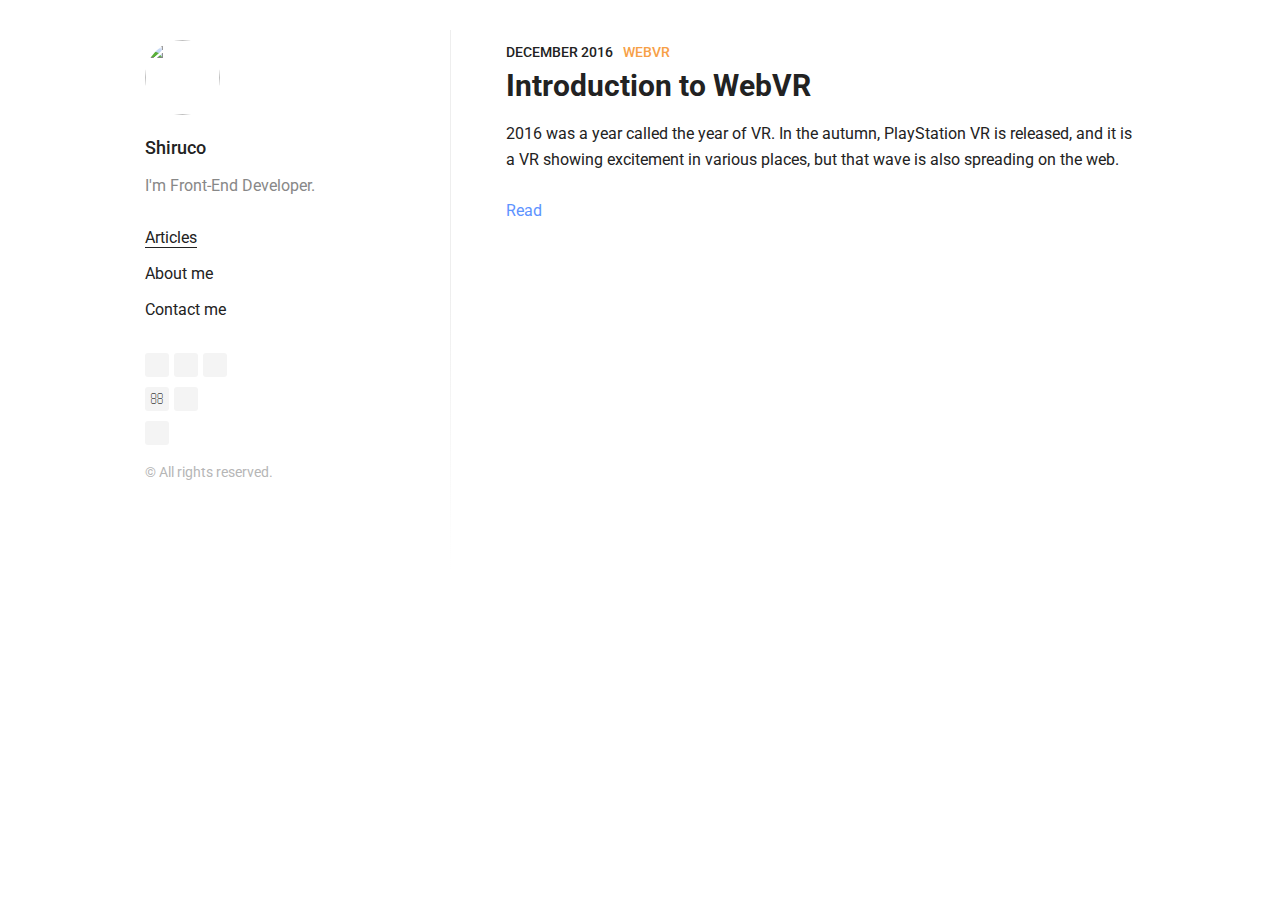
==== index.html @ 63e97c51 "Updates" ====
<!DOCTYPE html>
 <html lang="en"><head><meta charset="utf-8"/><meta http-equiv="X-UA-Compatible" content="IE=edge"/><meta name="viewport" content="width=device-width, initial-scale=1.0 maximum-scale=5.0"/><title data-react-helmet="true">Shiruco log</title><link href="https://fonts.googleapis.com/css?family=Roboto:400,400italic,500,700&amp;subset=latin,cyrillic" rel="stylesheet" type="text/css"/><style>html{-ms-text-size-adjust:100%;-webkit-text-size-adjust:100%}body{margin:0}article,aside,cite,code,details,figcaption,figure,footer,header,hgroup,main,nav,section,small,summary{display:block}article,article ol,article ul,blockquote,body,div,figure,footer,header,input,nav,section{box-sizing:border-box}audio,canvas,progress,video{display:inline-block;vertical-align:baseline}audio:not([controls]){display:none;height:0}[hidden],template{display:none}a{background:transparent}a:active,a:hover{outline:0}abbr{letter-spacing:.1em}abbr[title]{border-bottom:1px dotted}b,strong{font-weight:700}dfn{font-style:italic}mark{background:#ff0;color:#000}small{font-size:70%}sub,sup{font-size:75%;line-height:0;position:relative;vertical-align:baseline}sup{top:-.5em}sub{bottom:-.25em}em,i{line-height:0;position:relative;vertical-align:baseline}img{border:0}svg:not(:root){overflow:hidden}hr{box-sizing:content-box;height:0}pre{overflow:auto}code,kbd,pre,samp{font-family:monospace,monospace}table{border-collapse:collapse;border-spacing:0}td,th{padding:0}img{max-width:100%;display:block;margin:inherit auto}.wrapper{max-width:1070px;margin-left:auto;margin-right:auto}.wrapper:after,.wrapper:before{content:"";display:table}.wrapper:after{clear:both}.content{width:calc(99.9% * 2/3 - 10px)}.content:nth-child(1n){float:left;margin-right:30px;clear:none}.content:last-child{margin-right:0}.content:nth-child(3n){margin-right:0;float:right}.content:nth-child(3n+1){clear:both}.main-inner{padding:40px 35px}@media screen and (max-width:1100px){.content{width:calc(99.9% * 2/4 - 15px)}.content:nth-child(1n){float:left;margin-right:30px;clear:none}.content:last-child{margin-right:0}.content:nth-child(4n){margin-right:0;float:right}.content:nth-child(4n+1){clear:both}.main-inner{padding:35px 20px}}@media screen and (max-width:900px){.content{width:calc(99.9% * 7/12 - 12.5px)}.content:nth-child(1n){float:left;margin-right:30px;clear:none}.content:last-child{margin-right:0}.content:nth-child(12n){margin-right:0;float:right}.content:nth-child(12n+1){clear:both}.main-inner{padding:30px 20px}}@media screen and (max-width:500px){.content{width:calc(99.9% * 4/4 - 0px)}.content:nth-child(1n){float:left;margin-right:30px;clear:none}.content:last-child{margin-right:0}.content:nth-child(4n){margin-right:0;float:right}.content:nth-child(4n+1){clear:both}.main-inner{padding:25px 20px}}@media screen and (min-width:40em){.floatLeft{float:left}}@media screen and (min-width:40em){.floatCenter{margin-left:auto;margin-right:auto}}@media screen and (min-width:40em){.floatRight{float:right}}@media screen and (min-width:40em){body,html{margin:0;width:100%;max-width:none}}html{box-sizing:border-box;font-size:16px;font-size:100%;font-family:Roboto,Arial,sans-serif;color:#222;-ms-text-size-adjust:100%;-webkit-text-size-adjust:100%}@media screen and (min-width:40em){html{font-size:18px;font-size:1.125rem}}*,:after,:before{box-sizing:inherit}body{margin:0}footer{display:block}body>footer{margin:0 auto;width:80%}header,main,section{display:block}a{background:transparent;color:#222;text-decoration:none;-webkit-transition:all .3s;transition:all .3s}a:active,a:hover{outline:0}a:active,a:hover{color:#222}article{display:block;margin:0 auto;width:80%}@media screen and (min-width:40em){article{max-width:945px;max-width:52.5rem}}audio{display:inline-block;vertical-align:baseline}audio:not([controls]){display:none;height:0}canvas{display:inline-block;vertical-align:baseline}pre{overflow:auto}code,kbd,pre,samp{font-family:monospace,monospace}code{padding:26px;padding:1.625rem;display:block}@media screen and (min-width:40em){code{padding:31px;padding:1.722222222222222rem}}details,figcaption,summary{display:block}figcaption{line-height:26px;line-height:1.625rem;color:#222;font-size:.8125rem;font-style:italic;margin-bottom:0;text-align:center}@media screen and (min-width:40em){figcaption{line-height:31px;line-height:1.722222222222222rem;margin-bottom:0}}figure{display:block}@media screen and (min-width:40em){figure.floatLeft,figure.floatRight{max-width:315px;max-width:17.5rem;padding:0 31px;padding:0 1.722222222222222rem}}@media screen and (min-width:40em){figure.floatLeft blockquote,figure.floatRight blockquote{padding:0;text-align:left}}@media screen and (min-width:40em){figure.floatLeft blockquote p,figure.floatRight blockquote p{font-size:19.2px;font-size:1.2rem;line-height:31px;line-height:1.722222222222222rem}}h1{font-size:40px;font-size:2.5rem;line-height:52px;line-height:3.25rem;margin-top:104px;margin-top:6.5rem;margin-bottom:26px;margin-bottom:1.625rem}h2{font-size:27px;font-size:1.6875rem;line-height:39px;line-height:2.4375rem;margin-top:65px;margin-top:4.0625rem;margin-bottom:13px;margin-bottom:.8125rem}h3{font-size:22px;font-size:1.375rem;margin-top:52px;margin-top:3.25rem}h3,h4{line-height:26px;line-height:1.625rem;margin-bottom:13px;margin-bottom:.8125rem}h4{font-size:19.2px;font-size:1.2rem;margin-top:39px;margin-top:2.4375rem}h5,h6{font-size:16px;font-size:1rem;line-height:26px;line-height:1.625rem;margin-top:65px;margin-top:4.0625rem;margin-bottom:13px;margin-bottom:.8125rem}@media screen and (min-width:40em){h1{font-size:40px;font-size:2.5rem;line-height:62px;line-height:3.444444444444445rem;margin-top:124px;margin-top:6.888888888888889rem;margin-bottom:31px;margin-bottom:1.722222222222222rem}h2{font-size:27px;font-size:1.6875rem;line-height:46.5px;line-height:2.583333333333334rem;margin-top:77.5px;margin-top:4.305555555555556rem;margin-bottom:15.5px;margin-bottom:.861111111111111rem}h3{font-size:22px;font-size:1.375rem;margin-top:62px;margin-top:3.444444444444445rem}h3,h4{line-height:31px;line-height:1.722222222222222rem;margin-bottom:15.5px;margin-bottom:.861111111111111rem}h4{font-size:19.2px;font-size:1.2rem;margin-top:46.5px;margin-top:2.583333333333334rem}h5,h6{font-size:16px;font-size:1rem;line-height:31px;line-height:1.722222222222222rem;margin-top:77.5px;margin-top:4.305555555555556rem;margin-bottom:15.5px;margin-bottom:.861111111111111rem}}h1+h2{margin-top:26px;margin-top:1.625rem}@media screen and (min-width:40em){h1+h2{margin-top:31px;margin-top:1.722222222222222rem}}h2+h3,h3+h4,h4+h5{margin-top:13px;margin-top:.8125rem}@media screen and (min-width:40em){h2+h3,h3+h4,h4+h5{margin-top:15.5px;margin-top:.861111111111111rem}}h5+h6{margin-top:-13px;margin-top:-.8125rem}@media screen and (min-width:40em){h5+h6{margin-top:-15.5px;margin-top:-.861111111111111rem}}h6{font-style:italic;font-weight:400}hgroup,hr{display:block}hr{margin-top:52px;margin-bottom:52px;box-sizing:content-box;border:0;color:#222;height:26px;height:1.625rem;margin:3.25rem auto;background-size:100% 26px;background-size:100% 1.625rem;background-image:-webkit-linear-gradient(top,transparent 1px,transparent 11px,#222 0,#222 15px,transparent 0,transparent 26px);background-image:linear-gradient(180deg,transparent 1px,transparent 11px,#222 0,#222 15px,transparent 0,transparent 26px);width:100px}@media screen and (min-width:40em){hr{background-size:100% 31px;background-size:100% 1.722222222222222rem;background-image:-webkit-linear-gradient(top,transparent 1px,transparent 13.5px,#222 0,#222 17.5px,transparent 0,transparent 31px);background-image:linear-gradient(180deg,transparent 1px,transparent 13.5px,#222 0,#222 17.5px,transparent 0,transparent 31px);margin-top:62px;margin-top:3.444444444444445rem;margin-bottom:62px;margin-bottom:3.444444444444445rem;height:31px;height:1.722222222222222rem}}img{border:0;max-width:100%;display:block;margin:inherit auto}svg:not(:root){overflow:hidden}ol li,ul li{margin-bottom:0}nav{display:block}progress{display:inline-block;vertical-align:baseline}blockquote{font-style:italic;padding-left:1.4375rem}@media screen and (min-width:40em){blockquote{padding-left:2rem}}cite{display:block;font-style:normal}figure blockquote{padding:26px 0;padding:1.625rem 0}@media screen and (min-width:40em){figure blockquote{padding:62px 0 31px;padding:3.444444444444445rem 0 1.722222222222222rem;text-align:center}}figure blockquote p{font-size:27px;font-size:1.6875rem;line-height:39px;line-height:2.4375rem}@media screen and (min-width:40em){figure blockquote p{font-size:27px;font-size:1.6875rem;line-height:46.5px;line-height:2.583333333333334rem}}table{border-collapse:collapse;border-spacing:0}td,th{padding:0}[hidden],template{display:none}abbr{letter-spacing:.1em}abbr[title]{border-bottom:1px dotted}b,strong{font-weight:700}dfn{font-style:italic}em,i{line-height:0;position:relative;vertical-align:baseline}mark{background:#ff0;color:#000}small{line-height:13px;line-height:.8125rem;font-size:70%}@media screen and (min-width:40em){small{line-height:15.5px;line-height:.861111111111111rem}}sub,sup{font-size:75%;line-height:0;position:relative;vertical-align:baseline}sup{top:-.5em}sub{bottom:-.25em}.attention-grabber{font-size:19.2px;font-size:1.2rem}.alignLeft{text-align:left}.alignCenter{text-align:center}.alignRight{text-align:right}.uppercase{letter-spacing:.1em;text-transform:uppercase}video{display:inline-block;vertical-align:baseline}.description{font-size:calc(12px + 2 * ((100vw - 420px) / 860));line-height:1.6}@media screen and (min-width:1280px){.description{font-size:14px}}@media screen and (max-width:420px){.description{font-size:12px}}.blog-post{margin-bottom:30px}.blog-post:last-child{margin-bottom:10px}.blog-post h2{margin-top:10px;line-height:30px;margin-bottom:20px}.blog-post h2 a:hover{border-bottom:1px solid}.blog-post p{font-size:16px;line-height:26px;margin-bottom:26px}.blog-post time{color:#222}.blog-post .blog-category,.blog-post time{font-size:14px;font-weight:500;text-transform:uppercase}.blog-post .blog-category{color:#f7a046}.blog-post .readmore{font-size:16px;color:#5d93ff}.blog-post .readmore:hover{border-bottom:1px solid}.blog-single{max-width:945px;margin-left:auto;margin-right:auto}.blog-single h1{text-align:center;margin-top:30px}.blog-single .text{line-height:31px;margin-bottom:31px}.blog-single .date-published,.blog-single .text :not(div),.blog-single h1{max-width:630px;margin-left:auto;margin-right:auto}.blog-single .text img{max-width:100%;height:auto}.blog-single .footer{max-width:630px;margin-left:auto;margin-right:auto;line-height:31px;margin-bottom:31px}.gohome{position:fixed;left:20px;font-size:16px;text-align:center;padding:8px 16px;color:#999;background:#f4f4f4;font-weight:400;border-radius:3px}.gohome:focus,.gohome:hover{color:#444;background:#f4f4f4;border:0}@media (max-width:900px){.blog-single h1{margin-top:15px}.blog-single .footer,.blog-single .text{padding:0 15px;line-height:26px;margin-bottom:26px}.gohome{position:static;margin:20px auto 0;text-align:center;width:85px;display:block}}p>code,span>code{white-space:pre;white-space:pre-wrap;white-space:pre-line;white-space:-pre-wrap;white-space:-o-pre-wrap;white-space:-moz-pre-wrap;white-space:-hp-pre-wrap;word-wrap:break-word;display:inline;font-family:Inconsolata,monospace,serif;max-width:100%;overflow:auto;padding:.25em .5em}p>code,pre code,span>code{border-radius:3px;background:#f8f8f8}pre code{display:block;overflow-x:auto;padding:.5em 1em;color:#333}.hljs-comment,.hljs-quote{color:#998;font-style:italic}.hljs-keyword,.hljs-selector-tag,.hljs-subst{color:#333;font-weight:700}.hljs-literal,.hljs-number,.hljs-tag .hljs-attr,.hljs-template-variable,.hljs-variable{color:teal}.hljs-doctag,.hljs-string{color:#d14}.hljs-section,.hljs-selector-id,.hljs-title{color:#900;font-weight:700}.hljs-subst{font-weight:400}.hljs-class .hljs-title,.hljs-type{color:#458;font-weight:700}.hljs-attribute,.hljs-name,.hljs-tag{color:navy;font-weight:400}.hljs-link,.hljs-regexp{color:#009926}.hljs-bullet,.hljs-symbol{color:#990073}.hljs-built_in,.hljs-builtin-name{color:#0086b3}.hljs-meta{color:#999;font-weight:700}.hljs-deletion{background:#fdd}.hljs-addition{background:#dfd}.hljs-emphasis{font-style:italic}.hljs-strong{font-weight:700}.blog-nav{margin:20px 0 10px}.blog-nav ul{list-style:none;padding-left:0}.blog-nav ul li{margin:10px 0}.blog-nav ul li a{font-size:16px;line-height:26px;margin-bottom:26px;border-bottom:0;font-weight:400;color:#222}.blog-nav ul li a.current,.blog-nav ul li a:hover{border-bottom:1px solid}.blog-social{margin-top:30px}.blog-social ul:after,.blog-social ul:before{content:" ";display:table}.blog-social ul:after{clear:both}.blog-social ul{list-style:none;padding:0;margin:10px 0;zoom:1}.blog-social ul>li{float:left;margin-right:5px;text-align:center;height:24px;width:24px;border-radius:3px;background:#f4f4f4}.blog-social ul>li:hover{background:#f4f4f4}.blog-social ul>li>a{border-bottom:0}.blog-social ul>li>a>i{color:#606060;font-size:14px;line-height:24px}.blog-social ul>li:hover a>i{color:#444}/*!
 *  Font Awesome 4.5.0 by @davegandy - http://fontawesome.io - @fontawesome
 *  License - http://fontawesome.io/license (Font: SIL OFL 1.1, CSS: MIT License)
 */@font-face{font-family:FontAwesome;src:url(/shiruco-log/32400f4e08932a94d8bfd2422702c446.eot);src:url(/shiruco-log/32400f4e08932a94d8bfd2422702c446.eot?#iefix&v=4.5.0) format("embedded-opentype"),url(/shiruco-log/db812d8a70a4e88e888744c1c9a27e89.woff2) format("woff2"),url(/shiruco-log/a35720c2fed2c7f043bc7e4ffb45e073.woff) format("woff"),url(/shiruco-log/a3de2170e4e9df77161ea5d3f31b2668.ttf) format("truetype"),url([data-uri]) format("svg");font-weight:400;font-style:normal}.fa{display:inline-block;font:normal normal normal 14px/1 FontAwesome;font-size:inherit;text-rendering:auto;-webkit-font-smoothing:antialiased;-moz-osx-font-smoothing:grayscale}.fa-lg{font-size:1.33333333em;line-height:.75em;vertical-align:-15%}.fa-2x{font-size:2em}.fa-3x{font-size:3em}.fa-4x{font-size:4em}.fa-5x{font-size:5em}.fa-fw{width:1.28571429em;text-align:center}.fa-ul{padding-left:0;margin-left:2.14285714em;list-style-type:none}.fa-ul>li{position:relative}.fa-li{position:absolute;left:-2.14285714em;width:2.14285714em;top:.14285714em;text-align:center}.fa-li.fa-lg{left:-1.85714286em}.fa-border{padding:.2em .25em .15em;border:.08em solid #eee;border-radius:.1em}.fa-pull-left{float:left}.fa-pull-right{float:right}.fa.fa-pull-left{margin-right:.3em}.fa.fa-pull-right{margin-left:.3em}.pull-right{float:right}.pull-left{float:left}.fa.pull-left{margin-right:.3em}.fa.pull-right{margin-left:.3em}.fa-spin{-webkit-animation:fa-spin 2s infinite linear;animation:fa-spin 2s infinite linear}.fa-pulse{-webkit-animation:fa-spin 1s infinite steps(8);animation:fa-spin 1s infinite steps(8)}@-webkit-keyframes fa-spin{0%{-webkit-transform:rotate(0deg);transform:rotate(0deg)}to{-webkit-transform:rotate(359deg);transform:rotate(359deg)}}@keyframes fa-spin{0%{-webkit-transform:rotate(0deg);transform:rotate(0deg)}to{-webkit-transform:rotate(359deg);transform:rotate(359deg)}}.fa-rotate-90{filter:progid:DXImageTransform.Microsoft.BasicImage(rotation=1);-webkit-transform:rotate(90deg);transform:rotate(90deg)}.fa-rotate-180{filter:progid:DXImageTransform.Microsoft.BasicImage(rotation=2);-webkit-transform:rotate(180deg);transform:rotate(180deg)}.fa-rotate-270{filter:progid:DXImageTransform.Microsoft.BasicImage(rotation=3);-webkit-transform:rotate(270deg);transform:rotate(270deg)}.fa-flip-horizontal{filter:progid:DXImageTransform.Microsoft.BasicImage(rotation=0,mirror=1);-webkit-transform:scaleX(-1);transform:scaleX(-1)}.fa-flip-vertical{filter:progid:DXImageTransform.Microsoft.BasicImage(rotation=2,mirror=1);-webkit-transform:scaleY(-1);transform:scaleY(-1)}:root .fa-flip-horizontal,:root .fa-flip-vertical,:root .fa-rotate-90,:root .fa-rotate-180,:root .fa-rotate-270{-webkit-filter:none;filter:none}.fa-stack{position:relative;display:inline-block;width:2em;height:2em;line-height:2em;vertical-align:middle}.fa-stack-1x,.fa-stack-2x{position:absolute;left:0;width:100%;text-align:center}.fa-stack-1x{line-height:inherit}.fa-stack-2x{font-size:2em}.fa-inverse{color:#fff}.fa-glass:before{content:"\F000"}.fa-music:before{content:"\F001"}.fa-search:before{content:"\F002"}.fa-envelope-o:before{content:"\F003"}.fa-heart:before{content:"\F004"}.fa-star:before{content:"\F005"}.fa-star-o:before{content:"\F006"}.fa-user:before{content:"\F007"}.fa-film:before{content:"\F008"}.fa-th-large:before{content:"\F009"}.fa-th:before{content:"\F00A"}.fa-th-list:before{content:"\F00B"}.fa-check:before{content:"\F00C"}.fa-close:before,.fa-remove:before,.fa-times:before{content:"\F00D"}.fa-search-plus:before{content:"\F00E"}.fa-search-minus:before{content:"\F010"}.fa-power-off:before{content:"\F011"}.fa-signal:before{content:"\F012"}.fa-cog:before,.fa-gear:before{content:"\F013"}.fa-trash-o:before{content:"\F014"}.fa-home:before{content:"\F015"}.fa-file-o:before{content:"\F016"}.fa-clock-o:before{content:"\F017"}.fa-road:before{content:"\F018"}.fa-download:before{content:"\F019"}.fa-arrow-circle-o-down:before{content:"\F01A"}.fa-arrow-circle-o-up:before{content:"\F01B"}.fa-inbox:before{content:"\F01C"}.fa-play-circle-o:before{content:"\F01D"}.fa-repeat:before,.fa-rotate-right:before{content:"\F01E"}.fa-refresh:before{content:"\F021"}.fa-list-alt:before{content:"\F022"}.fa-lock:before{content:"\F023"}.fa-flag:before{content:"\F024"}.fa-headphones:before{content:"\F025"}.fa-volume-off:before{content:"\F026"}.fa-volume-down:before{content:"\F027"}.fa-volume-up:before{content:"\F028"}.fa-qrcode:before{content:"\F029"}.fa-barcode:before{content:"\F02A"}.fa-tag:before{content:"\F02B"}.fa-tags:before{content:"\F02C"}.fa-book:before{content:"\F02D"}.fa-bookmark:before{content:"\F02E"}.fa-print:before{content:"\F02F"}.fa-camera:before{content:"\F030"}.fa-font:before{content:"\F031"}.fa-bold:before{content:"\F032"}.fa-italic:before{content:"\F033"}.fa-text-height:before{content:"\F034"}.fa-text-width:before{content:"\F035"}.fa-align-left:before{content:"\F036"}.fa-align-center:before{content:"\F037"}.fa-align-right:before{content:"\F038"}.fa-align-justify:before{content:"\F039"}.fa-list:before{content:"\F03A"}.fa-dedent:before,.fa-outdent:before{content:"\F03B"}.fa-indent:before{content:"\F03C"}.fa-video-camera:before{content:"\F03D"}.fa-image:before,.fa-photo:before,.fa-picture-o:before{content:"\F03E"}.fa-pencil:before{content:"\F040"}.fa-map-marker:before{content:"\F041"}.fa-adjust:before{content:"\F042"}.fa-tint:before{content:"\F043"}.fa-edit:before,.fa-pencil-square-o:before{content:"\F044"}.fa-share-square-o:before{content:"\F045"}.fa-check-square-o:before{content:"\F046"}.fa-arrows:before{content:"\F047"}.fa-step-backward:before{content:"\F048"}.fa-fast-backward:before{content:"\F049"}.fa-backward:before{content:"\F04A"}.fa-play:before{content:"\F04B"}.fa-pause:before{content:"\F04C"}.fa-stop:before{content:"\F04D"}.fa-forward:before{content:"\F04E"}.fa-fast-forward:before{content:"\F050"}.fa-step-forward:before{content:"\F051"}.fa-eject:before{content:"\F052"}.fa-chevron-left:before{content:"\F053"}.fa-chevron-right:before{content:"\F054"}.fa-plus-circle:before{content:"\F055"}.fa-minus-circle:before{content:"\F056"}.fa-times-circle:before{content:"\F057"}.fa-check-circle:before{content:"\F058"}.fa-question-circle:before{content:"\F059"}.fa-info-circle:before{content:"\F05A"}.fa-crosshairs:before{content:"\F05B"}.fa-times-circle-o:before{content:"\F05C"}.fa-check-circle-o:before{content:"\F05D"}.fa-ban:before{content:"\F05E"}.fa-arrow-left:before{content:"\F060"}.fa-arrow-right:before{content:"\F061"}.fa-arrow-up:before{content:"\F062"}.fa-arrow-down:before{content:"\F063"}.fa-mail-forward:before,.fa-share:before{content:"\F064"}.fa-expand:before{content:"\F065"}.fa-compress:before{content:"\F066"}.fa-plus:before{content:"\F067"}.fa-minus:before{content:"\F068"}.fa-asterisk:before{content:"\F069"}.fa-exclamation-circle:before{content:"\F06A"}.fa-gift:before{content:"\F06B"}.fa-leaf:before{content:"\F06C"}.fa-fire:before{content:"\F06D"}.fa-eye:before{content:"\F06E"}.fa-eye-slash:before{content:"\F070"}.fa-exclamation-triangle:before,.fa-warning:before{content:"\F071"}.fa-plane:before{content:"\F072"}.fa-calendar:before{content:"\F073"}.fa-random:before{content:"\F074"}.fa-comment:before{content:"\F075"}.fa-magnet:before{content:"\F076"}.fa-chevron-up:before{content:"\F077"}.fa-chevron-down:before{content:"\F078"}.fa-retweet:before{content:"\F079"}.fa-shopping-cart:before{content:"\F07A"}.fa-folder:before{content:"\F07B"}.fa-folder-open:before{content:"\F07C"}.fa-arrows-v:before{content:"\F07D"}.fa-arrows-h:before{content:"\F07E"}.fa-bar-chart-o:before,.fa-bar-chart:before{content:"\F080"}.fa-twitter-square:before{content:"\F081"}.fa-facebook-square:before{content:"\F082"}.fa-camera-retro:before{content:"\F083"}.fa-key:before{content:"\F084"}.fa-cogs:before,.fa-gears:before{content:"\F085"}.fa-comments:before{content:"\F086"}.fa-thumbs-o-up:before{content:"\F087"}.fa-thumbs-o-down:before{content:"\F088"}.fa-star-half:before{content:"\F089"}.fa-heart-o:before{content:"\F08A"}.fa-sign-out:before{content:"\F08B"}.fa-linkedin-square:before{content:"\F08C"}.fa-thumb-tack:before{content:"\F08D"}.fa-external-link:before{content:"\F08E"}.fa-sign-in:before{content:"\F090"}.fa-trophy:before{content:"\F091"}.fa-github-square:before{content:"\F092"}.fa-upload:before{content:"\F093"}.fa-lemon-o:before{content:"\F094"}.fa-phone:before{content:"\F095"}.fa-square-o:before{content:"\F096"}.fa-bookmark-o:before{content:"\F097"}.fa-phone-square:before{content:"\F098"}.fa-twitter:before{content:"\F099"}.fa-facebook-f:before,.fa-facebook:before{content:"\F09A"}.fa-github:before{content:"\F09B"}.fa-unlock:before{content:"\F09C"}.fa-credit-card:before{content:"\F09D"}.fa-feed:before,.fa-rss:before{content:"\F09E"}.fa-hdd-o:before{content:"\F0A0"}.fa-bullhorn:before{content:"\F0A1"}.fa-bell:before{content:"\F0F3"}.fa-certificate:before{content:"\F0A3"}.fa-hand-o-right:before{content:"\F0A4"}.fa-hand-o-left:before{content:"\F0A5"}.fa-hand-o-up:before{content:"\F0A6"}.fa-hand-o-down:before{content:"\F0A7"}.fa-arrow-circle-left:before{content:"\F0A8"}.fa-arrow-circle-right:before{content:"\F0A9"}.fa-arrow-circle-up:before{content:"\F0AA"}.fa-arrow-circle-down:before{content:"\F0AB"}.fa-globe:before{content:"\F0AC"}.fa-wrench:before{content:"\F0AD"}.fa-tasks:before{content:"\F0AE"}.fa-filter:before{content:"\F0B0"}.fa-briefcase:before{content:"\F0B1"}.fa-arrows-alt:before{content:"\F0B2"}.fa-group:before,.fa-users:before{content:"\F0C0"}.fa-chain:before,.fa-link:before{content:"\F0C1"}.fa-cloud:before{content:"\F0C2"}.fa-flask:before{content:"\F0C3"}.fa-cut:before,.fa-scissors:before{content:"\F0C4"}.fa-copy:before,.fa-files-o:before{content:"\F0C5"}.fa-paperclip:before{content:"\F0C6"}.fa-floppy-o:before,.fa-save:before{content:"\F0C7"}.fa-square:before{content:"\F0C8"}.fa-bars:before,.fa-navicon:before,.fa-reorder:before{content:"\F0C9"}.fa-list-ul:before{content:"\F0CA"}.fa-list-ol:before{content:"\F0CB"}.fa-strikethrough:before{content:"\F0CC"}.fa-underline:before{content:"\F0CD"}.fa-table:before{content:"\F0CE"}.fa-magic:before{content:"\F0D0"}.fa-truck:before{content:"\F0D1"}.fa-pinterest:before{content:"\F0D2"}.fa-pinterest-square:before{content:"\F0D3"}.fa-google-plus-square:before{content:"\F0D4"}.fa-google-plus:before{content:"\F0D5"}.fa-money:before{content:"\F0D6"}.fa-caret-down:before{content:"\F0D7"}.fa-caret-up:before{content:"\F0D8"}.fa-caret-left:before{content:"\F0D9"}.fa-caret-right:before{content:"\F0DA"}.fa-columns:before{content:"\F0DB"}.fa-sort:before,.fa-unsorted:before{content:"\F0DC"}.fa-sort-desc:before,.fa-sort-down:before{content:"\F0DD"}.fa-sort-asc:before,.fa-sort-up:before{content:"\F0DE"}.fa-envelope:before{content:"\F0E0"}.fa-linkedin:before{content:"\F0E1"}.fa-rotate-left:before,.fa-undo:before{content:"\F0E2"}.fa-gavel:before,.fa-legal:before{content:"\F0E3"}.fa-dashboard:before,.fa-tachometer:before{content:"\F0E4"}.fa-comment-o:before{content:"\F0E5"}.fa-comments-o:before{content:"\F0E6"}.fa-bolt:before,.fa-flash:before{content:"\F0E7"}.fa-sitemap:before{content:"\F0E8"}.fa-umbrella:before{content:"\F0E9"}.fa-clipboard:before,.fa-paste:before{content:"\F0EA"}.fa-lightbulb-o:before{content:"\F0EB"}.fa-exchange:before{content:"\F0EC"}.fa-cloud-download:before{content:"\F0ED"}.fa-cloud-upload:before{content:"\F0EE"}.fa-user-md:before{content:"\F0F0"}.fa-stethoscope:before{content:"\F0F1"}.fa-suitcase:before{content:"\F0F2"}.fa-bell-o:before{content:"\F0A2"}.fa-coffee:before{content:"\F0F4"}.fa-cutlery:before{content:"\F0F5"}.fa-file-text-o:before{content:"\F0F6"}.fa-building-o:before{content:"\F0F7"}.fa-hospital-o:before{content:"\F0F8"}.fa-ambulance:before{content:"\F0F9"}.fa-medkit:before{content:"\F0FA"}.fa-fighter-jet:before{content:"\F0FB"}.fa-beer:before{content:"\F0FC"}.fa-h-square:before{content:"\F0FD"}.fa-plus-square:before{content:"\F0FE"}.fa-angle-double-left:before{content:"\F100"}.fa-angle-double-right:before{content:"\F101"}.fa-angle-double-up:before{content:"\F102"}.fa-angle-double-down:before{content:"\F103"}.fa-angle-left:before{content:"\F104"}.fa-angle-right:before{content:"\F105"}.fa-angle-up:before{content:"\F106"}.fa-angle-down:before{content:"\F107"}.fa-desktop:before{content:"\F108"}.fa-laptop:before{content:"\F109"}.fa-tablet:before{content:"\F10A"}.fa-mobile-phone:before,.fa-mobile:before{content:"\F10B"}.fa-circle-o:before{content:"\F10C"}.fa-quote-left:before{content:"\F10D"}.fa-quote-right:before{content:"\F10E"}.fa-spinner:before{content:"\F110"}.fa-circle:before{content:"\F111"}.fa-mail-reply:before,.fa-reply:before{content:"\F112"}.fa-github-alt:before{content:"\F113"}.fa-folder-o:before{content:"\F114"}.fa-folder-open-o:before{content:"\F115"}.fa-smile-o:before{content:"\F118"}.fa-frown-o:before{content:"\F119"}.fa-meh-o:before{content:"\F11A"}.fa-gamepad:before{content:"\F11B"}.fa-keyboard-o:before{content:"\F11C"}.fa-flag-o:before{content:"\F11D"}.fa-flag-checkered:before{content:"\F11E"}.fa-terminal:before{content:"\F120"}.fa-code:before{content:"\F121"}.fa-mail-reply-all:before,.fa-reply-all:before{content:"\F122"}.fa-star-half-empty:before,.fa-star-half-full:before,.fa-star-half-o:before{content:"\F123"}.fa-location-arrow:before{content:"\F124"}.fa-crop:before{content:"\F125"}.fa-code-fork:before{content:"\F126"}.fa-chain-broken:before,.fa-unlink:before{content:"\F127"}.fa-question:before{content:"\F128"}.fa-info:before{content:"\F129"}.fa-exclamation:before{content:"\F12A"}.fa-superscript:before{content:"\F12B"}.fa-subscript:before{content:"\F12C"}.fa-eraser:before{content:"\F12D"}.fa-puzzle-piece:before{content:"\F12E"}.fa-microphone:before{content:"\F130"}.fa-microphone-slash:before{content:"\F131"}.fa-shield:before{content:"\F132"}.fa-calendar-o:before{content:"\F133"}.fa-fire-extinguisher:before{content:"\F134"}.fa-rocket:before{content:"\F135"}.fa-maxcdn:before{content:"\F136"}.fa-chevron-circle-left:before{content:"\F137"}.fa-chevron-circle-right:before{content:"\F138"}.fa-chevron-circle-up:before{content:"\F139"}.fa-chevron-circle-down:before{content:"\F13A"}.fa-html5:before{content:"\F13B"}.fa-css3:before{content:"\F13C"}.fa-anchor:before{content:"\F13D"}.fa-unlock-alt:before{content:"\F13E"}.fa-bullseye:before{content:"\F140"}.fa-ellipsis-h:before{content:"\F141"}.fa-ellipsis-v:before{content:"\F142"}.fa-rss-square:before{content:"\F143"}.fa-play-circle:before{content:"\F144"}.fa-ticket:before{content:"\F145"}.fa-minus-square:before{content:"\F146"}.fa-minus-square-o:before{content:"\F147"}.fa-level-up:before{content:"\F148"}.fa-level-down:before{content:"\F149"}.fa-check-square:before{content:"\F14A"}.fa-pencil-square:before{content:"\F14B"}.fa-external-link-square:before{content:"\F14C"}.fa-share-square:before{content:"\F14D"}.fa-compass:before{content:"\F14E"}.fa-caret-square-o-down:before,.fa-toggle-down:before{content:"\F150"}.fa-caret-square-o-up:before,.fa-toggle-up:before{content:"\F151"}.fa-caret-square-o-right:before,.fa-toggle-right:before{content:"\F152"}.fa-eur:before,.fa-euro:before{content:"\F153"}.fa-gbp:before{content:"\F154"}.fa-dollar:before,.fa-usd:before{content:"\F155"}.fa-inr:before,.fa-rupee:before{content:"\F156"}.fa-cny:before,.fa-jpy:before,.fa-rmb:before,.fa-yen:before{content:"\F157"}.fa-rouble:before,.fa-rub:before,.fa-ruble:before{content:"\F158"}.fa-krw:before,.fa-won:before{content:"\F159"}.fa-bitcoin:before,.fa-btc:before{content:"\F15A"}.fa-file:before{content:"\F15B"}.fa-file-text:before{content:"\F15C"}.fa-sort-alpha-asc:before{content:"\F15D"}.fa-sort-alpha-desc:before{content:"\F15E"}.fa-sort-amount-asc:before{content:"\F160"}.fa-sort-amount-desc:before{content:"\F161"}.fa-sort-numeric-asc:before{content:"\F162"}.fa-sort-numeric-desc:before{content:"\F163"}.fa-thumbs-up:before{content:"\F164"}.fa-thumbs-down:before{content:"\F165"}.fa-youtube-square:before{content:"\F166"}.fa-youtube:before{content:"\F167"}.fa-xing:before{content:"\F168"}.fa-xing-square:before{content:"\F169"}.fa-youtube-play:before{content:"\F16A"}.fa-dropbox:before{content:"\F16B"}.fa-stack-overflow:before{content:"\F16C"}.fa-instagram:before{content:"\F16D"}.fa-flickr:before{content:"\F16E"}.fa-adn:before{content:"\F170"}.fa-bitbucket:before{content:"\F171"}.fa-bitbucket-square:before{content:"\F172"}.fa-tumblr:before{content:"\F173"}.fa-tumblr-square:before{content:"\F174"}.fa-long-arrow-down:before{content:"\F175"}.fa-long-arrow-up:before{content:"\F176"}.fa-long-arrow-left:before{content:"\F177"}.fa-long-arrow-right:before{content:"\F178"}.fa-apple:before{content:"\F179"}.fa-windows:before{content:"\F17A"}.fa-android:before{content:"\F17B"}.fa-linux:before{content:"\F17C"}.fa-dribbble:before{content:"\F17D"}.fa-skype:before{content:"\F17E"}.fa-foursquare:before{content:"\F180"}.fa-trello:before{content:"\F181"}.fa-female:before{content:"\F182"}.fa-male:before{content:"\F183"}.fa-gittip:before,.fa-gratipay:before{content:"\F184"}.fa-sun-o:before{content:"\F185"}.fa-moon-o:before{content:"\F186"}.fa-archive:before{content:"\F187"}.fa-bug:before{content:"\F188"}.fa-vk:before{content:"\F189"}.fa-weibo:before{content:"\F18A"}.fa-renren:before{content:"\F18B"}.fa-pagelines:before{content:"\F18C"}.fa-stack-exchange:before{content:"\F18D"}.fa-arrow-circle-o-right:before{content:"\F18E"}.fa-arrow-circle-o-left:before{content:"\F190"}.fa-caret-square-o-left:before,.fa-toggle-left:before{content:"\F191"}.fa-dot-circle-o:before{content:"\F192"}.fa-wheelchair:before{content:"\F193"}.fa-vimeo-square:before{content:"\F194"}.fa-try:before,.fa-turkish-lira:before{content:"\F195"}.fa-plus-square-o:before{content:"\F196"}.fa-space-shuttle:before{content:"\F197"}.fa-slack:before{content:"\F198"}.fa-envelope-square:before{content:"\F199"}.fa-wordpress:before{content:"\F19A"}.fa-openid:before{content:"\F19B"}.fa-bank:before,.fa-institution:before,.fa-university:before{content:"\F19C"}.fa-graduation-cap:before,.fa-mortar-board:before{content:"\F19D"}.fa-yahoo:before{content:"\F19E"}.fa-google:before{content:"\F1A0"}.fa-reddit:before{content:"\F1A1"}.fa-reddit-square:before{content:"\F1A2"}.fa-stumbleupon-circle:before{content:"\F1A3"}.fa-stumbleupon:before{content:"\F1A4"}.fa-delicious:before{content:"\F1A5"}.fa-digg:before{content:"\F1A6"}.fa-pied-piper:before{content:"\F1A7"}.fa-pied-piper-alt:before{content:"\F1A8"}.fa-drupal:before{content:"\F1A9"}.fa-joomla:before{content:"\F1AA"}.fa-language:before{content:"\F1AB"}.fa-fax:before{content:"\F1AC"}.fa-building:before{content:"\F1AD"}.fa-child:before{content:"\F1AE"}.fa-paw:before{content:"\F1B0"}.fa-spoon:before{content:"\F1B1"}.fa-cube:before{content:"\F1B2"}.fa-cubes:before{content:"\F1B3"}.fa-behance:before{content:"\F1B4"}.fa-behance-square:before{content:"\F1B5"}.fa-steam:before{content:"\F1B6"}.fa-steam-square:before{content:"\F1B7"}.fa-recycle:before{content:"\F1B8"}.fa-automobile:before,.fa-car:before{content:"\F1B9"}.fa-cab:before,.fa-taxi:before{content:"\F1BA"}.fa-tree:before{content:"\F1BB"}.fa-spotify:before{content:"\F1BC"}.fa-deviantart:before{content:"\F1BD"}.fa-soundcloud:before{content:"\F1BE"}.fa-database:before{content:"\F1C0"}.fa-file-pdf-o:before{content:"\F1C1"}.fa-file-word-o:before{content:"\F1C2"}.fa-file-excel-o:before{content:"\F1C3"}.fa-file-powerpoint-o:before{content:"\F1C4"}.fa-file-image-o:before,.fa-file-photo-o:before,.fa-file-picture-o:before{content:"\F1C5"}.fa-file-archive-o:before,.fa-file-zip-o:before{content:"\F1C6"}.fa-file-audio-o:before,.fa-file-sound-o:before{content:"\F1C7"}.fa-file-movie-o:before,.fa-file-video-o:before{content:"\F1C8"}.fa-file-code-o:before{content:"\F1C9"}.fa-vine:before{content:"\F1CA"}.fa-codepen:before{content:"\F1CB"}.fa-jsfiddle:before{content:"\F1CC"}.fa-life-bouy:before,.fa-life-buoy:before,.fa-life-ring:before,.fa-life-saver:before,.fa-support:before{content:"\F1CD"}.fa-circle-o-notch:before{content:"\F1CE"}.fa-ra:before,.fa-rebel:before{content:"\F1D0"}.fa-empire:before,.fa-ge:before{content:"\F1D1"}.fa-git-square:before{content:"\F1D2"}.fa-git:before{content:"\F1D3"}.fa-hacker-news:before,.fa-y-combinator-square:before,.fa-yc-square:before{content:"\F1D4"}.fa-tencent-weibo:before{content:"\F1D5"}.fa-qq:before{content:"\F1D6"}.fa-wechat:before,.fa-weixin:before{content:"\F1D7"}.fa-paper-plane:before,.fa-send:before{content:"\F1D8"}.fa-paper-plane-o:before,.fa-send-o:before{content:"\F1D9"}.fa-history:before{content:"\F1DA"}.fa-circle-thin:before{content:"\F1DB"}.fa-header:before{content:"\F1DC"}.fa-paragraph:before{content:"\F1DD"}.fa-sliders:before{content:"\F1DE"}.fa-share-alt:before{content:"\F1E0"}.fa-share-alt-square:before{content:"\F1E1"}.fa-bomb:before{content:"\F1E2"}.fa-futbol-o:before,.fa-soccer-ball-o:before{content:"\F1E3"}.fa-tty:before{content:"\F1E4"}.fa-binoculars:before{content:"\F1E5"}.fa-plug:before{content:"\F1E6"}.fa-slideshare:before{content:"\F1E7"}.fa-twitch:before{content:"\F1E8"}.fa-yelp:before{content:"\F1E9"}.fa-newspaper-o:before{content:"\F1EA"}.fa-wifi:before{content:"\F1EB"}.fa-calculator:before{content:"\F1EC"}.fa-paypal:before{content:"\F1ED"}.fa-google-wallet:before{content:"\F1EE"}.fa-cc-visa:before{content:"\F1F0"}.fa-cc-mastercard:before{content:"\F1F1"}.fa-cc-discover:before{content:"\F1F2"}.fa-cc-amex:before{content:"\F1F3"}.fa-cc-paypal:before{content:"\F1F4"}.fa-cc-stripe:before{content:"\F1F5"}.fa-bell-slash:before{content:"\F1F6"}.fa-bell-slash-o:before{content:"\F1F7"}.fa-trash:before{content:"\F1F8"}.fa-copyright:before{content:"\F1F9"}.fa-at:before{content:"\F1FA"}.fa-eyedropper:before{content:"\F1FB"}.fa-paint-brush:before{content:"\F1FC"}.fa-birthday-cake:before{content:"\F1FD"}.fa-area-chart:before{content:"\F1FE"}.fa-pie-chart:before{content:"\F200"}.fa-line-chart:before{content:"\F201"}.fa-lastfm:before{content:"\F202"}.fa-lastfm-square:before{content:"\F203"}.fa-toggle-off:before{content:"\F204"}.fa-toggle-on:before{content:"\F205"}.fa-bicycle:before{content:"\F206"}.fa-bus:before{content:"\F207"}.fa-ioxhost:before{content:"\F208"}.fa-angellist:before{content:"\F209"}.fa-cc:before{content:"\F20A"}.fa-ils:before,.fa-shekel:before,.fa-sheqel:before{content:"\F20B"}.fa-meanpath:before{content:"\F20C"}.fa-buysellads:before{content:"\F20D"}.fa-connectdevelop:before{content:"\F20E"}.fa-dashcube:before{content:"\F210"}.fa-forumbee:before{content:"\F211"}.fa-leanpub:before{content:"\F212"}.fa-sellsy:before{content:"\F213"}.fa-shirtsinbulk:before{content:"\F214"}.fa-simplybuilt:before{content:"\F215"}.fa-skyatlas:before{content:"\F216"}.fa-cart-plus:before{content:"\F217"}.fa-cart-arrow-down:before{content:"\F218"}.fa-diamond:before{content:"\F219"}.fa-ship:before{content:"\F21A"}.fa-user-secret:before{content:"\F21B"}.fa-motorcycle:before{content:"\F21C"}.fa-street-view:before{content:"\F21D"}.fa-heartbeat:before{content:"\F21E"}.fa-venus:before{content:"\F221"}.fa-mars:before{content:"\F222"}.fa-mercury:before{content:"\F223"}.fa-intersex:before,.fa-transgender:before{content:"\F224"}.fa-transgender-alt:before{content:"\F225"}.fa-venus-double:before{content:"\F226"}.fa-mars-double:before{content:"\F227"}.fa-venus-mars:before{content:"\F228"}.fa-mars-stroke:before{content:"\F229"}.fa-mars-stroke-v:before{content:"\F22A"}.fa-mars-stroke-h:before{content:"\F22B"}.fa-neuter:before{content:"\F22C"}.fa-genderless:before{content:"\F22D"}.fa-facebook-official:before{content:"\F230"}.fa-pinterest-p:before{content:"\F231"}.fa-whatsapp:before{content:"\F232"}.fa-server:before{content:"\F233"}.fa-user-plus:before{content:"\F234"}.fa-user-times:before{content:"\F235"}.fa-bed:before,.fa-hotel:before{content:"\F236"}.fa-viacoin:before{content:"\F237"}.fa-train:before{content:"\F238"}.fa-subway:before{content:"\F239"}.fa-medium:before{content:"\F23A"}.fa-y-combinator:before,.fa-yc:before{content:"\F23B"}.fa-optin-monster:before{content:"\F23C"}.fa-opencart:before{content:"\F23D"}.fa-expeditedssl:before{content:"\F23E"}.fa-battery-4:before,.fa-battery-full:before{content:"\F240"}.fa-battery-3:before,.fa-battery-three-quarters:before{content:"\F241"}.fa-battery-2:before,.fa-battery-half:before{content:"\F242"}.fa-battery-1:before,.fa-battery-quarter:before{content:"\F243"}.fa-battery-0:before,.fa-battery-empty:before{content:"\F244"}.fa-mouse-pointer:before{content:"\F245"}.fa-i-cursor:before{content:"\F246"}.fa-object-group:before{content:"\F247"}.fa-object-ungroup:before{content:"\F248"}.fa-sticky-note:before{content:"\F249"}.fa-sticky-note-o:before{content:"\F24A"}.fa-cc-jcb:before{content:"\F24B"}.fa-cc-diners-club:before{content:"\F24C"}.fa-clone:before{content:"\F24D"}.fa-balance-scale:before{content:"\F24E"}.fa-hourglass-o:before{content:"\F250"}.fa-hourglass-1:before,.fa-hourglass-start:before{content:"\F251"}.fa-hourglass-2:before,.fa-hourglass-half:before{content:"\F252"}.fa-hourglass-3:before,.fa-hourglass-end:before{content:"\F253"}.fa-hourglass:before{content:"\F254"}.fa-hand-grab-o:before,.fa-hand-rock-o:before{content:"\F255"}.fa-hand-paper-o:before,.fa-hand-stop-o:before{content:"\F256"}.fa-hand-scissors-o:before{content:"\F257"}.fa-hand-lizard-o:before{content:"\F258"}.fa-hand-spock-o:before{content:"\F259"}.fa-hand-pointer-o:before{content:"\F25A"}.fa-hand-peace-o:before{content:"\F25B"}.fa-trademark:before{content:"\F25C"}.fa-registered:before{content:"\F25D"}.fa-creative-commons:before{content:"\F25E"}.fa-gg:before{content:"\F260"}.fa-gg-circle:before{content:"\F261"}.fa-tripadvisor:before{content:"\F262"}.fa-odnoklassniki:before{content:"\F263"}.fa-odnoklassniki-square:before{content:"\F264"}.fa-get-pocket:before{content:"\F265"}.fa-wikipedia-w:before{content:"\F266"}.fa-safari:before{content:"\F267"}.fa-chrome:before{content:"\F268"}.fa-firefox:before{content:"\F269"}.fa-opera:before{content:"\F26A"}.fa-internet-explorer:before{content:"\F26B"}.fa-television:before,.fa-tv:before{content:"\F26C"}.fa-contao:before{content:"\F26D"}.fa-500px:before{content:"\F26E"}.fa-amazon:before{content:"\F270"}.fa-calendar-plus-o:before{content:"\F271"}.fa-calendar-minus-o:before{content:"\F272"}.fa-calendar-times-o:before{content:"\F273"}.fa-calendar-check-o:before{content:"\F274"}.fa-industry:before{content:"\F275"}.fa-map-pin:before{content:"\F276"}.fa-map-signs:before{content:"\F277"}.fa-map-o:before{content:"\F278"}.fa-map:before{content:"\F279"}.fa-commenting:before{content:"\F27A"}.fa-commenting-o:before{content:"\F27B"}.fa-houzz:before{content:"\F27C"}.fa-vimeo:before{content:"\F27D"}.fa-black-tie:before{content:"\F27E"}.fa-fonticons:before{content:"\F280"}.fa-reddit-alien:before{content:"\F281"}.fa-edge:before{content:"\F282"}.fa-credit-card-alt:before{content:"\F283"}.fa-codiepie:before{content:"\F284"}.fa-modx:before{content:"\F285"}.fa-fort-awesome:before{content:"\F286"}.fa-usb:before{content:"\F287"}.fa-product-hunt:before{content:"\F288"}.fa-mixcloud:before{content:"\F289"}.fa-scribd:before{content:"\F28A"}.fa-pause-circle:before{content:"\F28B"}.fa-pause-circle-o:before{content:"\F28C"}.fa-stop-circle:before{content:"\F28D"}.fa-stop-circle-o:before{content:"\F28E"}.fa-shopping-bag:before{content:"\F290"}.fa-shopping-basket:before{content:"\F291"}.fa-hashtag:before{content:"\F292"}.fa-bluetooth:before{content:"\F293"}.fa-bluetooth-b:before{content:"\F294"}.fa-percent:before{content:"\F295"}.sidebar{width:calc(99.9% * 1/3 - 20px)}.sidebar:nth-child(1n){float:left;margin-right:30px;clear:none}.sidebar:last-child{margin-right:0}.sidebar:nth-child(3n){margin-right:0;float:right}.sidebar:nth-child(3n+1){clear:both}.sidebar .sidebar-inner{position:relative;padding:40px}.sidebar .sidebar-inner:after{background:#eee;background:-webkit-linear-gradient(top,#eee,#eee 48%,#fff);background:linear-gradient(180deg,#eee 0,#eee 48%,#fff);position:absolute;content:"";width:1px;height:540px;top:30px;right:-10px;bottom:0}.sidebar .sidebar-inner img{display:inline-block;margin-bottom:0;border-radius:50%;background-clip:padding-box}.sidebar .sidebar-inner h1,.sidebar .sidebar-inner h2{font-size:18px;font-weight:500;line-height:18px;margin:20px 0 10px}.sidebar .sidebar-inner p{color:#888;font-size:16px;line-height:26px;margin-bottom:26px}.sidebar .sidebar-inner p.copyright{color:#b6b6b6;font-size:14px}@media (max-width:1100px){.sidebar .sidebar-inner{padding:35px 20px 0}.sidebar{width:calc(99.9% * 1/2 - 15px)}.sidebar:nth-child(1n){float:left;margin-right:30px;clear:none}.sidebar:last-child{margin-right:0}.sidebar:nth-child(2n){margin-right:0;float:right}.sidebar:nth-child(odd){clear:both}}@media (max-width:900px){.sidebar{width:calc(99.9% * 5/12 - 17.5px)}.sidebar:nth-child(1n){float:left;margin-right:30px;clear:none}.sidebar:last-child{margin-right:0}.sidebar:nth-child(12n){margin-right:0;float:right}.sidebar:nth-child(12n+1){clear:both}.sidebar .sidebar-inner{padding:30px 20px 0}}@media (max-width:500px){.sidebar{width:calc(99.9% * 1 - 0px)}.sidebar:nth-child(1n){float:left;margin-right:30px;clear:none}.sidebar:last-child{margin-right:0}.sidebar:nth-child(undefinedn){margin-right:0;float:right}.sidebar:nth-child(undefinedn+1){clear:both}.sidebar .sidebar-inner{padding:25px 20px 0}.sidebar .sidebar-inner:after{display:none}}.blog-page{margin-bottom:40px}.blog-page h1{font-size:calc(20px + 16 * ((100vw - 420px) / 860));margin-top:0}@media screen and (min-width:1280px){.blog-page h1{font-size:36px}}@media screen and (max-width:420px){.blog-page h1{font-size:20px}}.blog-page p{font-size:16px;line-height:26px;margin-bottom:26px}@media (max-width:900px){.blog-single .footer,.blog-single .text{padding:0 15px}}</style></head><body><div id="react-mount"><div class="wrapper" data-reactroot="" data-reactid="1" data-react-checksum="-58329795"><div data-reactid="2"><!-- react-empty: 3 --><div class="sidebar" data-reactid="4"><div class="sidebar-inner" data-reactid="5"><div class="blog-details" data-reactid="6"><header data-reactid="7"><header data-reactid="8"><a style="text-decoration:none;border-bottom:none;outline:none;" href="/shiruco-log/" data-reactid="9"><img src="/shiruco-log/shiruco-log/3e7d06528928c2afbd12983479cbe7b5.jpg" width="75" height="75" data-reactid="10"/></a><h1 data-reactid="11"><a style="text-decoration:none;border-bottom:none;color:inherit;" href="/shiruco-log/" data-reactid="12"><!-- react-text: 13 --> <!-- /react-text --><!-- react-text: 14 -->Shiruco<!-- /react-text --><!-- react-text: 15 --> <!-- /react-text --></a></h1><p data-reactid="16">I&#x27;m Front-End Developer.</p></header></header></div><div class="blog-options" data-reactid="17"><nav class="blog-nav" data-reactid="18"><ul data-reactid="19"><li data-reactid="20"><a href="/shiruco-log/" class="current" data-reactid="21"> Articles</a></li><li data-reactid="22"><a href="/shiruco-log/about/" data-reactid="23"> About me</a></li><li data-reactid="24"><a href="/shiruco-log/contact/" data-reactid="25"> Contact me</a></li></ul></nav><footer data-reactid="26"><div class="blog-social" data-reactid="27"><ul data-reactid="28"><li data-reactid="29"><a href="https://twitter.com/shiruco621" data-reactid="30"><i class="fa fa-twitter" data-reactid="31"></i></a></li><li data-reactid="32"><a href="https://github.com/shiruco" data-reactid="33"><i class="fa fa-github-alt" data-reactid="34"></i></a></li><li data-reactid="35"><a data-reactid="36"><i class="fa fa-vk" data-reactid="37"></i></a></li></ul><ul data-reactid="38"><li data-reactid="39"><a href="shiruco621@gmail.com" data-reactid="40"><i class="fa fa-envelope-o" data-reactid="41"></i></a></li><li data-reactid="42"><a data-reactid="43"><i class="fa fa-paper-plane" data-reactid="44"></i></a></li></ul><ul data-reactid="45"><li data-reactid="46"><a data-reactid="47"><i class="fa fa-rss" data-reactid="48"></i></a></li></ul></div><p class="copyright" data-reactid="49">© All rights reserved.</p></footer></div></div></div><div class="content" data-reactid="50"><div class="main" data-reactid="51"><div class="main-inner" data-reactid="52"><div class="blog-post" data-reactid="53"><time datetime="December 10, 2016" data-reactid="54">December 2016</time><span style="padding:5px;" data-reactid="55"></span><span class="blog-category" data-reactid="56">WebVR</span><h2 data-reactid="57"><a style="border-bottom:none;" href="/shiruco-log/intro-webvr/" data-reactid="58"><!-- react-text: 59 --> <!-- /react-text --><!-- react-text: 60 -->Introduction to WebVR<!-- /react-text --><!-- react-text: 61 --> <!-- /react-text --></a></h2><p data-reactid="62">2016 was a year called the year of VR. In the autumn, PlayStation VR is released, and it is a VR showing excitement in various places, but that wave is also spreading on the web.</p><a class="readmore" href="/shiruco-log/intro-webvr/" data-reactid="63"> Read</a></div></div></div></div></div></div></div><script src="/shiruco-log/bundle.js?t=1485449349037"></script></body></html>
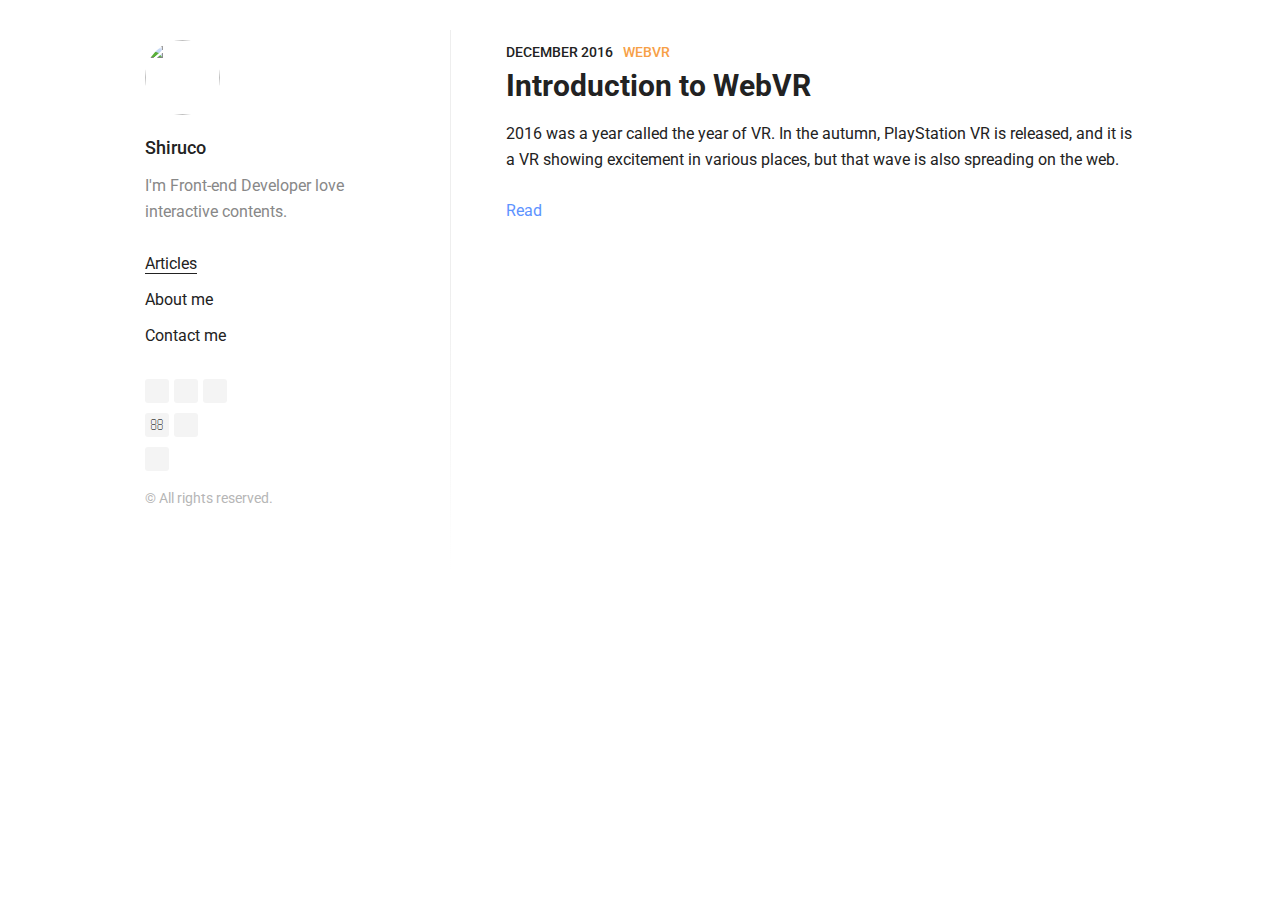
==== commit 0d13630b: "Updates" ====
--- a/index.html
+++ b/index.html
@@ -2,4 +2,4 @@
  <html lang="en"><head><meta charset="utf-8"/><meta http-equiv="X-UA-Compatible" content="IE=edge"/><meta name="viewport" content="width=device-width, initial-scale=1.0 maximum-scale=5.0"/><title data-react-helmet="true">Shiruco log</title><link href="https://fonts.googleapis.com/css?family=Roboto:400,400italic,500,700&amp;subset=latin,cyrillic" rel="stylesheet" type="text/css"/><style>html{-ms-text-size-adjust:100%;-webkit-text-size-adjust:100%}body{margin:0}article,aside,cite,code,details,figcaption,figure,footer,header,hgroup,main,nav,section,small,summary{display:block}article,article ol,article ul,blockquote,body,div,figure,footer,header,input,nav,section{box-sizing:border-box}audio,canvas,progress,video{display:inline-block;vertical-align:baseline}audio:not([controls]){display:none;height:0}[hidden],template{display:none}a{background:transparent}a:active,a:hover{outline:0}abbr{letter-spacing:.1em}abbr[title]{border-bottom:1px dotted}b,strong{font-weight:700}dfn{font-style:italic}mark{background:#ff0;color:#000}small{font-size:70%}sub,sup{font-size:75%;line-height:0;position:relative;vertical-align:baseline}sup{top:-.5em}sub{bottom:-.25em}em,i{line-height:0;position:relative;vertical-align:baseline}img{border:0}svg:not(:root){overflow:hidden}hr{box-sizing:content-box;height:0}pre{overflow:auto}code,kbd,pre,samp{font-family:monospace,monospace}table{border-collapse:collapse;border-spacing:0}td,th{padding:0}img{max-width:100%;display:block;margin:inherit auto}.wrapper{max-width:1070px;margin-left:auto;margin-right:auto}.wrapper:after,.wrapper:before{content:"";display:table}.wrapper:after{clear:both}.content{width:calc(99.9% * 2/3 - 10px)}.content:nth-child(1n){float:left;margin-right:30px;clear:none}.content:last-child{margin-right:0}.content:nth-child(3n){margin-right:0;float:right}.content:nth-child(3n+1){clear:both}.main-inner{padding:40px 35px}@media screen and (max-width:1100px){.content{width:calc(99.9% * 2/4 - 15px)}.content:nth-child(1n){float:left;margin-right:30px;clear:none}.content:last-child{margin-right:0}.content:nth-child(4n){margin-right:0;float:right}.content:nth-child(4n+1){clear:both}.main-inner{padding:35px 20px}}@media screen and (max-width:900px){.content{width:calc(99.9% * 7/12 - 12.5px)}.content:nth-child(1n){float:left;margin-right:30px;clear:none}.content:last-child{margin-right:0}.content:nth-child(12n){margin-right:0;float:right}.content:nth-child(12n+1){clear:both}.main-inner{padding:30px 20px}}@media screen and (max-width:500px){.content{width:calc(99.9% * 4/4 - 0px)}.content:nth-child(1n){float:left;margin-right:30px;clear:none}.content:last-child{margin-right:0}.content:nth-child(4n){margin-right:0;float:right}.content:nth-child(4n+1){clear:both}.main-inner{padding:25px 20px}}@media screen and (min-width:40em){.floatLeft{float:left}}@media screen and (min-width:40em){.floatCenter{margin-left:auto;margin-right:auto}}@media screen and (min-width:40em){.floatRight{float:right}}@media screen and (min-width:40em){body,html{margin:0;width:100%;max-width:none}}html{box-sizing:border-box;font-size:16px;font-size:100%;font-family:Roboto,Arial,sans-serif;color:#222;-ms-text-size-adjust:100%;-webkit-text-size-adjust:100%}@media screen and (min-width:40em){html{font-size:18px;font-size:1.125rem}}*,:after,:before{box-sizing:inherit}body{margin:0}footer{display:block}body>footer{margin:0 auto;width:80%}header,main,section{display:block}a{background:transparent;color:#222;text-decoration:none;-webkit-transition:all .3s;transition:all .3s}a:active,a:hover{outline:0}a:active,a:hover{color:#222}article{display:block;margin:0 auto;width:80%}@media screen and (min-width:40em){article{max-width:945px;max-width:52.5rem}}audio{display:inline-block;vertical-align:baseline}audio:not([controls]){display:none;height:0}canvas{display:inline-block;vertical-align:baseline}pre{overflow:auto}code,kbd,pre,samp{font-family:monospace,monospace}code{padding:26px;padding:1.625rem;display:block}@media screen and (min-width:40em){code{padding:31px;padding:1.722222222222222rem}}details,figcaption,summary{display:block}figcaption{line-height:26px;line-height:1.625rem;color:#222;font-size:.8125rem;font-style:italic;margin-bottom:0;text-align:center}@media screen and (min-width:40em){figcaption{line-height:31px;line-height:1.722222222222222rem;margin-bottom:0}}figure{display:block}@media screen and (min-width:40em){figure.floatLeft,figure.floatRight{max-width:315px;max-width:17.5rem;padding:0 31px;padding:0 1.722222222222222rem}}@media screen and (min-width:40em){figure.floatLeft blockquote,figure.floatRight blockquote{padding:0;text-align:left}}@media screen and (min-width:40em){figure.floatLeft blockquote p,figure.floatRight blockquote p{font-size:19.2px;font-size:1.2rem;line-height:31px;line-height:1.722222222222222rem}}h1{font-size:40px;font-size:2.5rem;line-height:52px;line-height:3.25rem;margin-top:104px;margin-top:6.5rem;margin-bottom:26px;margin-bottom:1.625rem}h2{font-size:27px;font-size:1.6875rem;line-height:39px;line-height:2.4375rem;margin-top:65px;margin-top:4.0625rem;margin-bottom:13px;margin-bottom:.8125rem}h3{font-size:22px;font-size:1.375rem;margin-top:52px;margin-top:3.25rem}h3,h4{line-height:26px;line-height:1.625rem;margin-bottom:13px;margin-bottom:.8125rem}h4{font-size:19.2px;font-size:1.2rem;margin-top:39px;margin-top:2.4375rem}h5,h6{font-size:16px;font-size:1rem;line-height:26px;line-height:1.625rem;margin-top:65px;margin-top:4.0625rem;margin-bottom:13px;margin-bottom:.8125rem}@media screen and (min-width:40em){h1{font-size:40px;font-size:2.5rem;line-height:62px;line-height:3.444444444444445rem;margin-top:124px;margin-top:6.888888888888889rem;margin-bottom:31px;margin-bottom:1.722222222222222rem}h2{font-size:27px;font-size:1.6875rem;line-height:46.5px;line-height:2.583333333333334rem;margin-top:77.5px;margin-top:4.305555555555556rem;margin-bottom:15.5px;margin-bottom:.861111111111111rem}h3{font-size:22px;font-size:1.375rem;margin-top:62px;margin-top:3.444444444444445rem}h3,h4{line-height:31px;line-height:1.722222222222222rem;margin-bottom:15.5px;margin-bottom:.861111111111111rem}h4{font-size:19.2px;font-size:1.2rem;margin-top:46.5px;margin-top:2.583333333333334rem}h5,h6{font-size:16px;font-size:1rem;line-height:31px;line-height:1.722222222222222rem;margin-top:77.5px;margin-top:4.305555555555556rem;margin-bottom:15.5px;margin-bottom:.861111111111111rem}}h1+h2{margin-top:26px;margin-top:1.625rem}@media screen and (min-width:40em){h1+h2{margin-top:31px;margin-top:1.722222222222222rem}}h2+h3,h3+h4,h4+h5{margin-top:13px;margin-top:.8125rem}@media screen and (min-width:40em){h2+h3,h3+h4,h4+h5{margin-top:15.5px;margin-top:.861111111111111rem}}h5+h6{margin-top:-13px;margin-top:-.8125rem}@media screen and (min-width:40em){h5+h6{margin-top:-15.5px;margin-top:-.861111111111111rem}}h6{font-style:italic;font-weight:400}hgroup,hr{display:block}hr{margin-top:52px;margin-bottom:52px;box-sizing:content-box;border:0;color:#222;height:26px;height:1.625rem;margin:3.25rem auto;background-size:100% 26px;background-size:100% 1.625rem;background-image:-webkit-linear-gradient(top,transparent 1px,transparent 11px,#222 0,#222 15px,transparent 0,transparent 26px);background-image:linear-gradient(180deg,transparent 1px,transparent 11px,#222 0,#222 15px,transparent 0,transparent 26px);width:100px}@media screen and (min-width:40em){hr{background-size:100% 31px;background-size:100% 1.722222222222222rem;background-image:-webkit-linear-gradient(top,transparent 1px,transparent 13.5px,#222 0,#222 17.5px,transparent 0,transparent 31px);background-image:linear-gradient(180deg,transparent 1px,transparent 13.5px,#222 0,#222 17.5px,transparent 0,transparent 31px);margin-top:62px;margin-top:3.444444444444445rem;margin-bottom:62px;margin-bottom:3.444444444444445rem;height:31px;height:1.722222222222222rem}}img{border:0;max-width:100%;display:block;margin:inherit auto}svg:not(:root){overflow:hidden}ol li,ul li{margin-bottom:0}nav{display:block}progress{display:inline-block;vertical-align:baseline}blockquote{font-style:italic;padding-left:1.4375rem}@media screen and (min-width:40em){blockquote{padding-left:2rem}}cite{display:block;font-style:normal}figure blockquote{padding:26px 0;padding:1.625rem 0}@media screen and (min-width:40em){figure blockquote{padding:62px 0 31px;padding:3.444444444444445rem 0 1.722222222222222rem;text-align:center}}figure blockquote p{font-size:27px;font-size:1.6875rem;line-height:39px;line-height:2.4375rem}@media screen and (min-width:40em){figure blockquote p{font-size:27px;font-size:1.6875rem;line-height:46.5px;line-height:2.583333333333334rem}}table{border-collapse:collapse;border-spacing:0}td,th{padding:0}[hidden],template{display:none}abbr{letter-spacing:.1em}abbr[title]{border-bottom:1px dotted}b,strong{font-weight:700}dfn{font-style:italic}em,i{line-height:0;position:relative;vertical-align:baseline}mark{background:#ff0;color:#000}small{line-height:13px;line-height:.8125rem;font-size:70%}@media screen and (min-width:40em){small{line-height:15.5px;line-height:.861111111111111rem}}sub,sup{font-size:75%;line-height:0;position:relative;vertical-align:baseline}sup{top:-.5em}sub{bottom:-.25em}.attention-grabber{font-size:19.2px;font-size:1.2rem}.alignLeft{text-align:left}.alignCenter{text-align:center}.alignRight{text-align:right}.uppercase{letter-spacing:.1em;text-transform:uppercase}video{display:inline-block;vertical-align:baseline}.description{font-size:calc(12px + 2 * ((100vw - 420px) / 860));line-height:1.6}@media screen and (min-width:1280px){.description{font-size:14px}}@media screen and (max-width:420px){.description{font-size:12px}}.blog-post{margin-bottom:30px}.blog-post:last-child{margin-bottom:10px}.blog-post h2{margin-top:10px;line-height:30px;margin-bottom:20px}.blog-post h2 a:hover{border-bottom:1px solid}.blog-post p{font-size:16px;line-height:26px;margin-bottom:26px}.blog-post time{color:#222}.blog-post .blog-category,.blog-post time{font-size:14px;font-weight:500;text-transform:uppercase}.blog-post .blog-category{color:#f7a046}.blog-post .readmore{font-size:16px;color:#5d93ff}.blog-post .readmore:hover{border-bottom:1px solid}.blog-single{max-width:945px;margin-left:auto;margin-right:auto}.blog-single h1{text-align:center;margin-top:30px}.blog-single .text{line-height:31px;margin-bottom:31px}.blog-single .date-published,.blog-single .text :not(div),.blog-single h1{max-width:630px;margin-left:auto;margin-right:auto}.blog-single .text img{max-width:100%;height:auto}.blog-single .footer{max-width:630px;margin-left:auto;margin-right:auto;line-height:31px;margin-bottom:31px}.gohome{position:fixed;left:20px;font-size:16px;text-align:center;padding:8px 16px;color:#999;background:#f4f4f4;font-weight:400;border-radius:3px}.gohome:focus,.gohome:hover{color:#444;background:#f4f4f4;border:0}@media (max-width:900px){.blog-single h1{margin-top:15px}.blog-single .footer,.blog-single .text{padding:0 15px;line-height:26px;margin-bottom:26px}.gohome{position:static;margin:20px auto 0;text-align:center;width:85px;display:block}}p>code,span>code{white-space:pre;white-space:pre-wrap;white-space:pre-line;white-space:-pre-wrap;white-space:-o-pre-wrap;white-space:-moz-pre-wrap;white-space:-hp-pre-wrap;word-wrap:break-word;display:inline;font-family:Inconsolata,monospace,serif;max-width:100%;overflow:auto;padding:.25em .5em}p>code,pre code,span>code{border-radius:3px;background:#f8f8f8}pre code{display:block;overflow-x:auto;padding:.5em 1em;color:#333}.hljs-comment,.hljs-quote{color:#998;font-style:italic}.hljs-keyword,.hljs-selector-tag,.hljs-subst{color:#333;font-weight:700}.hljs-literal,.hljs-number,.hljs-tag .hljs-attr,.hljs-template-variable,.hljs-variable{color:teal}.hljs-doctag,.hljs-string{color:#d14}.hljs-section,.hljs-selector-id,.hljs-title{color:#900;font-weight:700}.hljs-subst{font-weight:400}.hljs-class .hljs-title,.hljs-type{color:#458;font-weight:700}.hljs-attribute,.hljs-name,.hljs-tag{color:navy;font-weight:400}.hljs-link,.hljs-regexp{color:#009926}.hljs-bullet,.hljs-symbol{color:#990073}.hljs-built_in,.hljs-builtin-name{color:#0086b3}.hljs-meta{color:#999;font-weight:700}.hljs-deletion{background:#fdd}.hljs-addition{background:#dfd}.hljs-emphasis{font-style:italic}.hljs-strong{font-weight:700}.blog-nav{margin:20px 0 10px}.blog-nav ul{list-style:none;padding-left:0}.blog-nav ul li{margin:10px 0}.blog-nav ul li a{font-size:16px;line-height:26px;margin-bottom:26px;border-bottom:0;font-weight:400;color:#222}.blog-nav ul li a.current,.blog-nav ul li a:hover{border-bottom:1px solid}.blog-social{margin-top:30px}.blog-social ul:after,.blog-social ul:before{content:" ";display:table}.blog-social ul:after{clear:both}.blog-social ul{list-style:none;padding:0;margin:10px 0;zoom:1}.blog-social ul>li{float:left;margin-right:5px;text-align:center;height:24px;width:24px;border-radius:3px;background:#f4f4f4}.blog-social ul>li:hover{background:#f4f4f4}.blog-social ul>li>a{border-bottom:0}.blog-social ul>li>a>i{color:#606060;font-size:14px;line-height:24px}.blog-social ul>li:hover a>i{color:#444}/*!
  *  Font Awesome 4.5.0 by @davegandy - http://fontawesome.io - @fontawesome
  *  License - http://fontawesome.io/license (Font: SIL OFL 1.1, CSS: MIT License)
- */@font-face{font-family:FontAwesome;src:url(/shiruco-log/32400f4e08932a94d8bfd2422702c446.eot);src:url(/shiruco-log/32400f4e08932a94d8bfd2422702c446.eot?#iefix&v=4.5.0) format("embedded-opentype"),url(/shiruco-log/db812d8a70a4e88e888744c1c9a27e89.woff2) format("woff2"),url(/shiruco-log/a35720c2fed2c7f043bc7e4ffb45e073.woff) format("woff"),url(/shiruco-log/a3de2170e4e9df77161ea5d3f31b2668.ttf) format("truetype"),url([data-uri]) format("svg");font-weight:400;font-style:normal}.fa{display:inline-block;font:normal normal normal 14px/1 FontAwesome;font-size:inherit;text-rendering:auto;-webkit-font-smoothing:antialiased;-moz-osx-font-smoothing:grayscale}.fa-lg{font-size:1.33333333em;line-height:.75em;vertical-align:-15%}.fa-2x{font-size:2em}.fa-3x{font-size:3em}.fa-4x{font-size:4em}.fa-5x{font-size:5em}.fa-fw{width:1.28571429em;text-align:center}.fa-ul{padding-left:0;margin-left:2.14285714em;list-style-type:none}.fa-ul>li{position:relative}.fa-li{position:absolute;left:-2.14285714em;width:2.14285714em;top:.14285714em;text-align:center}.fa-li.fa-lg{left:-1.85714286em}.fa-border{padding:.2em .25em .15em;border:.08em solid #eee;border-radius:.1em}.fa-pull-left{float:left}.fa-pull-right{float:right}.fa.fa-pull-left{margin-right:.3em}.fa.fa-pull-right{margin-left:.3em}.pull-right{float:right}.pull-left{float:left}.fa.pull-left{margin-right:.3em}.fa.pull-right{margin-left:.3em}.fa-spin{-webkit-animation:fa-spin 2s infinite linear;animation:fa-spin 2s infinite linear}.fa-pulse{-webkit-animation:fa-spin 1s infinite steps(8);animation:fa-spin 1s infinite steps(8)}@-webkit-keyframes fa-spin{0%{-webkit-transform:rotate(0deg);transform:rotate(0deg)}to{-webkit-transform:rotate(359deg);transform:rotate(359deg)}}@keyframes fa-spin{0%{-webkit-transform:rotate(0deg);transform:rotate(0deg)}to{-webkit-transform:rotate(359deg);transform:rotate(359deg)}}.fa-rotate-90{filter:progid:DXImageTransform.Microsoft.BasicImage(rotation=1);-webkit-transform:rotate(90deg);transform:rotate(90deg)}.fa-rotate-180{filter:progid:DXImageTransform.Microsoft.BasicImage(rotation=2);-webkit-transform:rotate(180deg);transform:rotate(180deg)}.fa-rotate-270{filter:progid:DXImageTransform.Microsoft.BasicImage(rotation=3);-webkit-transform:rotate(270deg);transform:rotate(270deg)}.fa-flip-horizontal{filter:progid:DXImageTransform.Microsoft.BasicImage(rotation=0,mirror=1);-webkit-transform:scaleX(-1);transform:scaleX(-1)}.fa-flip-vertical{filter:progid:DXImageTransform.Microsoft.BasicImage(rotation=2,mirror=1);-webkit-transform:scaleY(-1);transform:scaleY(-1)}:root .fa-flip-horizontal,:root .fa-flip-vertical,:root .fa-rotate-90,:root .fa-rotate-180,:root .fa-rotate-270{-webkit-filter:none;filter:none}.fa-stack{position:relative;display:inline-block;width:2em;height:2em;line-height:2em;vertical-align:middle}.fa-stack-1x,.fa-stack-2x{position:absolute;left:0;width:100%;text-align:center}.fa-stack-1x{line-height:inherit}.fa-stack-2x{font-size:2em}.fa-inverse{color:#fff}.fa-glass:before{content:"\F000"}.fa-music:before{content:"\F001"}.fa-search:before{content:"\F002"}.fa-envelope-o:before{content:"\F003"}.fa-heart:before{content:"\F004"}.fa-star:before{content:"\F005"}.fa-star-o:before{content:"\F006"}.fa-user:before{content:"\F007"}.fa-film:before{content:"\F008"}.fa-th-large:before{content:"\F009"}.fa-th:before{content:"\F00A"}.fa-th-list:before{content:"\F00B"}.fa-check:before{content:"\F00C"}.fa-close:before,.fa-remove:before,.fa-times:before{content:"\F00D"}.fa-search-plus:before{content:"\F00E"}.fa-search-minus:before{content:"\F010"}.fa-power-off:before{content:"\F011"}.fa-signal:before{content:"\F012"}.fa-cog:before,.fa-gear:before{content:"\F013"}.fa-trash-o:before{content:"\F014"}.fa-home:before{content:"\F015"}.fa-file-o:before{content:"\F016"}.fa-clock-o:before{content:"\F017"}.fa-road:before{content:"\F018"}.fa-download:before{content:"\F019"}.fa-arrow-circle-o-down:before{content:"\F01A"}.fa-arrow-circle-o-up:before{content:"\F01B"}.fa-inbox:before{content:"\F01C"}.fa-play-circle-o:before{content:"\F01D"}.fa-repeat:before,.fa-rotate-right:before{content:"\F01E"}.fa-refresh:before{content:"\F021"}.fa-list-alt:before{content:"\F022"}.fa-lock:before{content:"\F023"}.fa-flag:before{content:"\F024"}.fa-headphones:before{content:"\F025"}.fa-volume-off:before{content:"\F026"}.fa-volume-down:before{content:"\F027"}.fa-volume-up:before{content:"\F028"}.fa-qrcode:before{content:"\F029"}.fa-barcode:before{content:"\F02A"}.fa-tag:before{content:"\F02B"}.fa-tags:before{content:"\F02C"}.fa-book:before{content:"\F02D"}.fa-bookmark:before{content:"\F02E"}.fa-print:before{content:"\F02F"}.fa-camera:before{content:"\F030"}.fa-font:before{content:"\F031"}.fa-bold:before{content:"\F032"}.fa-italic:before{content:"\F033"}.fa-text-height:before{content:"\F034"}.fa-text-width:before{content:"\F035"}.fa-align-left:before{content:"\F036"}.fa-align-center:before{content:"\F037"}.fa-align-right:before{content:"\F038"}.fa-align-justify:before{content:"\F039"}.fa-list:before{content:"\F03A"}.fa-dedent:before,.fa-outdent:before{content:"\F03B"}.fa-indent:before{content:"\F03C"}.fa-video-camera:before{content:"\F03D"}.fa-image:before,.fa-photo:before,.fa-picture-o:before{content:"\F03E"}.fa-pencil:before{content:"\F040"}.fa-map-marker:before{content:"\F041"}.fa-adjust:before{content:"\F042"}.fa-tint:before{content:"\F043"}.fa-edit:before,.fa-pencil-square-o:before{content:"\F044"}.fa-share-square-o:before{content:"\F045"}.fa-check-square-o:before{content:"\F046"}.fa-arrows:before{content:"\F047"}.fa-step-backward:before{content:"\F048"}.fa-fast-backward:before{content:"\F049"}.fa-backward:before{content:"\F04A"}.fa-play:before{content:"\F04B"}.fa-pause:before{content:"\F04C"}.fa-stop:before{content:"\F04D"}.fa-forward:before{content:"\F04E"}.fa-fast-forward:before{content:"\F050"}.fa-step-forward:before{content:"\F051"}.fa-eject:before{content:"\F052"}.fa-chevron-left:before{content:"\F053"}.fa-chevron-right:before{content:"\F054"}.fa-plus-circle:before{content:"\F055"}.fa-minus-circle:before{content:"\F056"}.fa-times-circle:before{content:"\F057"}.fa-check-circle:before{content:"\F058"}.fa-question-circle:before{content:"\F059"}.fa-info-circle:before{content:"\F05A"}.fa-crosshairs:before{content:"\F05B"}.fa-times-circle-o:before{content:"\F05C"}.fa-check-circle-o:before{content:"\F05D"}.fa-ban:before{content:"\F05E"}.fa-arrow-left:before{content:"\F060"}.fa-arrow-right:before{content:"\F061"}.fa-arrow-up:before{content:"\F062"}.fa-arrow-down:before{content:"\F063"}.fa-mail-forward:before,.fa-share:before{content:"\F064"}.fa-expand:before{content:"\F065"}.fa-compress:before{content:"\F066"}.fa-plus:before{content:"\F067"}.fa-minus:before{content:"\F068"}.fa-asterisk:before{content:"\F069"}.fa-exclamation-circle:before{content:"\F06A"}.fa-gift:before{content:"\F06B"}.fa-leaf:before{content:"\F06C"}.fa-fire:before{content:"\F06D"}.fa-eye:before{content:"\F06E"}.fa-eye-slash:before{content:"\F070"}.fa-exclamation-triangle:before,.fa-warning:before{content:"\F071"}.fa-plane:before{content:"\F072"}.fa-calendar:before{content:"\F073"}.fa-random:before{content:"\F074"}.fa-comment:before{content:"\F075"}.fa-magnet:before{content:"\F076"}.fa-chevron-up:before{content:"\F077"}.fa-chevron-down:before{content:"\F078"}.fa-retweet:before{content:"\F079"}.fa-shopping-cart:before{content:"\F07A"}.fa-folder:before{content:"\F07B"}.fa-folder-open:before{content:"\F07C"}.fa-arrows-v:before{content:"\F07D"}.fa-arrows-h:before{content:"\F07E"}.fa-bar-chart-o:before,.fa-bar-chart:before{content:"\F080"}.fa-twitter-square:before{content:"\F081"}.fa-facebook-square:before{content:"\F082"}.fa-camera-retro:before{content:"\F083"}.fa-key:before{content:"\F084"}.fa-cogs:before,.fa-gears:before{content:"\F085"}.fa-comments:before{content:"\F086"}.fa-thumbs-o-up:before{content:"\F087"}.fa-thumbs-o-down:before{content:"\F088"}.fa-star-half:before{content:"\F089"}.fa-heart-o:before{content:"\F08A"}.fa-sign-out:before{content:"\F08B"}.fa-linkedin-square:before{content:"\F08C"}.fa-thumb-tack:before{content:"\F08D"}.fa-external-link:before{content:"\F08E"}.fa-sign-in:before{content:"\F090"}.fa-trophy:before{content:"\F091"}.fa-github-square:before{content:"\F092"}.fa-upload:before{content:"\F093"}.fa-lemon-o:before{content:"\F094"}.fa-phone:before{content:"\F095"}.fa-square-o:before{content:"\F096"}.fa-bookmark-o:before{content:"\F097"}.fa-phone-square:before{content:"\F098"}.fa-twitter:before{content:"\F099"}.fa-facebook-f:before,.fa-facebook:before{content:"\F09A"}.fa-github:before{content:"\F09B"}.fa-unlock:before{content:"\F09C"}.fa-credit-card:before{content:"\F09D"}.fa-feed:before,.fa-rss:before{content:"\F09E"}.fa-hdd-o:before{content:"\F0A0"}.fa-bullhorn:before{content:"\F0A1"}.fa-bell:before{content:"\F0F3"}.fa-certificate:before{content:"\F0A3"}.fa-hand-o-right:before{content:"\F0A4"}.fa-hand-o-left:before{content:"\F0A5"}.fa-hand-o-up:before{content:"\F0A6"}.fa-hand-o-down:before{content:"\F0A7"}.fa-arrow-circle-left:before{content:"\F0A8"}.fa-arrow-circle-right:before{content:"\F0A9"}.fa-arrow-circle-up:before{content:"\F0AA"}.fa-arrow-circle-down:before{content:"\F0AB"}.fa-globe:before{content:"\F0AC"}.fa-wrench:before{content:"\F0AD"}.fa-tasks:before{content:"\F0AE"}.fa-filter:before{content:"\F0B0"}.fa-briefcase:before{content:"\F0B1"}.fa-arrows-alt:before{content:"\F0B2"}.fa-group:before,.fa-users:before{content:"\F0C0"}.fa-chain:before,.fa-link:before{content:"\F0C1"}.fa-cloud:before{content:"\F0C2"}.fa-flask:before{content:"\F0C3"}.fa-cut:before,.fa-scissors:before{content:"\F0C4"}.fa-copy:before,.fa-files-o:before{content:"\F0C5"}.fa-paperclip:before{content:"\F0C6"}.fa-floppy-o:before,.fa-save:before{content:"\F0C7"}.fa-square:before{content:"\F0C8"}.fa-bars:before,.fa-navicon:before,.fa-reorder:before{content:"\F0C9"}.fa-list-ul:before{content:"\F0CA"}.fa-list-ol:before{content:"\F0CB"}.fa-strikethrough:before{content:"\F0CC"}.fa-underline:before{content:"\F0CD"}.fa-table:before{content:"\F0CE"}.fa-magic:before{content:"\F0D0"}.fa-truck:before{content:"\F0D1"}.fa-pinterest:before{content:"\F0D2"}.fa-pinterest-square:before{content:"\F0D3"}.fa-google-plus-square:before{content:"\F0D4"}.fa-google-plus:before{content:"\F0D5"}.fa-money:before{content:"\F0D6"}.fa-caret-down:before{content:"\F0D7"}.fa-caret-up:before{content:"\F0D8"}.fa-caret-left:before{content:"\F0D9"}.fa-caret-right:before{content:"\F0DA"}.fa-columns:before{content:"\F0DB"}.fa-sort:before,.fa-unsorted:before{content:"\F0DC"}.fa-sort-desc:before,.fa-sort-down:before{content:"\F0DD"}.fa-sort-asc:before,.fa-sort-up:before{content:"\F0DE"}.fa-envelope:before{content:"\F0E0"}.fa-linkedin:before{content:"\F0E1"}.fa-rotate-left:before,.fa-undo:before{content:"\F0E2"}.fa-gavel:before,.fa-legal:before{content:"\F0E3"}.fa-dashboard:before,.fa-tachometer:before{content:"\F0E4"}.fa-comment-o:before{content:"\F0E5"}.fa-comments-o:before{content:"\F0E6"}.fa-bolt:before,.fa-flash:before{content:"\F0E7"}.fa-sitemap:before{content:"\F0E8"}.fa-umbrella:before{content:"\F0E9"}.fa-clipboard:before,.fa-paste:before{content:"\F0EA"}.fa-lightbulb-o:before{content:"\F0EB"}.fa-exchange:before{content:"\F0EC"}.fa-cloud-download:before{content:"\F0ED"}.fa-cloud-upload:before{content:"\F0EE"}.fa-user-md:before{content:"\F0F0"}.fa-stethoscope:before{content:"\F0F1"}.fa-suitcase:before{content:"\F0F2"}.fa-bell-o:before{content:"\F0A2"}.fa-coffee:before{content:"\F0F4"}.fa-cutlery:before{content:"\F0F5"}.fa-file-text-o:before{content:"\F0F6"}.fa-building-o:before{content:"\F0F7"}.fa-hospital-o:before{content:"\F0F8"}.fa-ambulance:before{content:"\F0F9"}.fa-medkit:before{content:"\F0FA"}.fa-fighter-jet:before{content:"\F0FB"}.fa-beer:before{content:"\F0FC"}.fa-h-square:before{content:"\F0FD"}.fa-plus-square:before{content:"\F0FE"}.fa-angle-double-left:before{content:"\F100"}.fa-angle-double-right:before{content:"\F101"}.fa-angle-double-up:before{content:"\F102"}.fa-angle-double-down:before{content:"\F103"}.fa-angle-left:before{content:"\F104"}.fa-angle-right:before{content:"\F105"}.fa-angle-up:before{content:"\F106"}.fa-angle-down:before{content:"\F107"}.fa-desktop:before{content:"\F108"}.fa-laptop:before{content:"\F109"}.fa-tablet:before{content:"\F10A"}.fa-mobile-phone:before,.fa-mobile:before{content:"\F10B"}.fa-circle-o:before{content:"\F10C"}.fa-quote-left:before{content:"\F10D"}.fa-quote-right:before{content:"\F10E"}.fa-spinner:before{content:"\F110"}.fa-circle:before{content:"\F111"}.fa-mail-reply:before,.fa-reply:before{content:"\F112"}.fa-github-alt:before{content:"\F113"}.fa-folder-o:before{content:"\F114"}.fa-folder-open-o:before{content:"\F115"}.fa-smile-o:before{content:"\F118"}.fa-frown-o:before{content:"\F119"}.fa-meh-o:before{content:"\F11A"}.fa-gamepad:before{content:"\F11B"}.fa-keyboard-o:before{content:"\F11C"}.fa-flag-o:before{content:"\F11D"}.fa-flag-checkered:before{content:"\F11E"}.fa-terminal:before{content:"\F120"}.fa-code:before{content:"\F121"}.fa-mail-reply-all:before,.fa-reply-all:before{content:"\F122"}.fa-star-half-empty:before,.fa-star-half-full:before,.fa-star-half-o:before{content:"\F123"}.fa-location-arrow:before{content:"\F124"}.fa-crop:before{content:"\F125"}.fa-code-fork:before{content:"\F126"}.fa-chain-broken:before,.fa-unlink:before{content:"\F127"}.fa-question:before{content:"\F128"}.fa-info:before{content:"\F129"}.fa-exclamation:before{content:"\F12A"}.fa-superscript:before{content:"\F12B"}.fa-subscript:before{content:"\F12C"}.fa-eraser:before{content:"\F12D"}.fa-puzzle-piece:before{content:"\F12E"}.fa-microphone:before{content:"\F130"}.fa-microphone-slash:before{content:"\F131"}.fa-shield:before{content:"\F132"}.fa-calendar-o:before{content:"\F133"}.fa-fire-extinguisher:before{content:"\F134"}.fa-rocket:before{content:"\F135"}.fa-maxcdn:before{content:"\F136"}.fa-chevron-circle-left:before{content:"\F137"}.fa-chevron-circle-right:before{content:"\F138"}.fa-chevron-circle-up:before{content:"\F139"}.fa-chevron-circle-down:before{content:"\F13A"}.fa-html5:before{content:"\F13B"}.fa-css3:before{content:"\F13C"}.fa-anchor:before{content:"\F13D"}.fa-unlock-alt:before{content:"\F13E"}.fa-bullseye:before{content:"\F140"}.fa-ellipsis-h:before{content:"\F141"}.fa-ellipsis-v:before{content:"\F142"}.fa-rss-square:before{content:"\F143"}.fa-play-circle:before{content:"\F144"}.fa-ticket:before{content:"\F145"}.fa-minus-square:before{content:"\F146"}.fa-minus-square-o:before{content:"\F147"}.fa-level-up:before{content:"\F148"}.fa-level-down:before{content:"\F149"}.fa-check-square:before{content:"\F14A"}.fa-pencil-square:before{content:"\F14B"}.fa-external-link-square:before{content:"\F14C"}.fa-share-square:before{content:"\F14D"}.fa-compass:before{content:"\F14E"}.fa-caret-square-o-down:before,.fa-toggle-down:before{content:"\F150"}.fa-caret-square-o-up:before,.fa-toggle-up:before{content:"\F151"}.fa-caret-square-o-right:before,.fa-toggle-right:before{content:"\F152"}.fa-eur:before,.fa-euro:before{content:"\F153"}.fa-gbp:before{content:"\F154"}.fa-dollar:before,.fa-usd:before{content:"\F155"}.fa-inr:before,.fa-rupee:before{content:"\F156"}.fa-cny:before,.fa-jpy:before,.fa-rmb:before,.fa-yen:before{content:"\F157"}.fa-rouble:before,.fa-rub:before,.fa-ruble:before{content:"\F158"}.fa-krw:before,.fa-won:before{content:"\F159"}.fa-bitcoin:before,.fa-btc:before{content:"\F15A"}.fa-file:before{content:"\F15B"}.fa-file-text:before{content:"\F15C"}.fa-sort-alpha-asc:before{content:"\F15D"}.fa-sort-alpha-desc:before{content:"\F15E"}.fa-sort-amount-asc:before{content:"\F160"}.fa-sort-amount-desc:before{content:"\F161"}.fa-sort-numeric-asc:before{content:"\F162"}.fa-sort-numeric-desc:before{content:"\F163"}.fa-thumbs-up:before{content:"\F164"}.fa-thumbs-down:before{content:"\F165"}.fa-youtube-square:before{content:"\F166"}.fa-youtube:before{content:"\F167"}.fa-xing:before{content:"\F168"}.fa-xing-square:before{content:"\F169"}.fa-youtube-play:before{content:"\F16A"}.fa-dropbox:before{content:"\F16B"}.fa-stack-overflow:before{content:"\F16C"}.fa-instagram:before{content:"\F16D"}.fa-flickr:before{content:"\F16E"}.fa-adn:before{content:"\F170"}.fa-bitbucket:before{content:"\F171"}.fa-bitbucket-square:before{content:"\F172"}.fa-tumblr:before{content:"\F173"}.fa-tumblr-square:before{content:"\F174"}.fa-long-arrow-down:before{content:"\F175"}.fa-long-arrow-up:before{content:"\F176"}.fa-long-arrow-left:before{content:"\F177"}.fa-long-arrow-right:before{content:"\F178"}.fa-apple:before{content:"\F179"}.fa-windows:before{content:"\F17A"}.fa-android:before{content:"\F17B"}.fa-linux:before{content:"\F17C"}.fa-dribbble:before{content:"\F17D"}.fa-skype:before{content:"\F17E"}.fa-foursquare:before{content:"\F180"}.fa-trello:before{content:"\F181"}.fa-female:before{content:"\F182"}.fa-male:before{content:"\F183"}.fa-gittip:before,.fa-gratipay:before{content:"\F184"}.fa-sun-o:before{content:"\F185"}.fa-moon-o:before{content:"\F186"}.fa-archive:before{content:"\F187"}.fa-bug:before{content:"\F188"}.fa-vk:before{content:"\F189"}.fa-weibo:before{content:"\F18A"}.fa-renren:before{content:"\F18B"}.fa-pagelines:before{content:"\F18C"}.fa-stack-exchange:before{content:"\F18D"}.fa-arrow-circle-o-right:before{content:"\F18E"}.fa-arrow-circle-o-left:before{content:"\F190"}.fa-caret-square-o-left:before,.fa-toggle-left:before{content:"\F191"}.fa-dot-circle-o:before{content:"\F192"}.fa-wheelchair:before{content:"\F193"}.fa-vimeo-square:before{content:"\F194"}.fa-try:before,.fa-turkish-lira:before{content:"\F195"}.fa-plus-square-o:before{content:"\F196"}.fa-space-shuttle:before{content:"\F197"}.fa-slack:before{content:"\F198"}.fa-envelope-square:before{content:"\F199"}.fa-wordpress:before{content:"\F19A"}.fa-openid:before{content:"\F19B"}.fa-bank:before,.fa-institution:before,.fa-university:before{content:"\F19C"}.fa-graduation-cap:before,.fa-mortar-board:before{content:"\F19D"}.fa-yahoo:before{content:"\F19E"}.fa-google:before{content:"\F1A0"}.fa-reddit:before{content:"\F1A1"}.fa-reddit-square:before{content:"\F1A2"}.fa-stumbleupon-circle:before{content:"\F1A3"}.fa-stumbleupon:before{content:"\F1A4"}.fa-delicious:before{content:"\F1A5"}.fa-digg:before{content:"\F1A6"}.fa-pied-piper:before{content:"\F1A7"}.fa-pied-piper-alt:before{content:"\F1A8"}.fa-drupal:before{content:"\F1A9"}.fa-joomla:before{content:"\F1AA"}.fa-language:before{content:"\F1AB"}.fa-fax:before{content:"\F1AC"}.fa-building:before{content:"\F1AD"}.fa-child:before{content:"\F1AE"}.fa-paw:before{content:"\F1B0"}.fa-spoon:before{content:"\F1B1"}.fa-cube:before{content:"\F1B2"}.fa-cubes:before{content:"\F1B3"}.fa-behance:before{content:"\F1B4"}.fa-behance-square:before{content:"\F1B5"}.fa-steam:before{content:"\F1B6"}.fa-steam-square:before{content:"\F1B7"}.fa-recycle:before{content:"\F1B8"}.fa-automobile:before,.fa-car:before{content:"\F1B9"}.fa-cab:before,.fa-taxi:before{content:"\F1BA"}.fa-tree:before{content:"\F1BB"}.fa-spotify:before{content:"\F1BC"}.fa-deviantart:before{content:"\F1BD"}.fa-soundcloud:before{content:"\F1BE"}.fa-database:before{content:"\F1C0"}.fa-file-pdf-o:before{content:"\F1C1"}.fa-file-word-o:before{content:"\F1C2"}.fa-file-excel-o:before{content:"\F1C3"}.fa-file-powerpoint-o:before{content:"\F1C4"}.fa-file-image-o:before,.fa-file-photo-o:before,.fa-file-picture-o:before{content:"\F1C5"}.fa-file-archive-o:before,.fa-file-zip-o:before{content:"\F1C6"}.fa-file-audio-o:before,.fa-file-sound-o:before{content:"\F1C7"}.fa-file-movie-o:before,.fa-file-video-o:before{content:"\F1C8"}.fa-file-code-o:before{content:"\F1C9"}.fa-vine:before{content:"\F1CA"}.fa-codepen:before{content:"\F1CB"}.fa-jsfiddle:before{content:"\F1CC"}.fa-life-bouy:before,.fa-life-buoy:before,.fa-life-ring:before,.fa-life-saver:before,.fa-support:before{content:"\F1CD"}.fa-circle-o-notch:before{content:"\F1CE"}.fa-ra:before,.fa-rebel:before{content:"\F1D0"}.fa-empire:before,.fa-ge:before{content:"\F1D1"}.fa-git-square:before{content:"\F1D2"}.fa-git:before{content:"\F1D3"}.fa-hacker-news:before,.fa-y-combinator-square:before,.fa-yc-square:before{content:"\F1D4"}.fa-tencent-weibo:before{content:"\F1D5"}.fa-qq:before{content:"\F1D6"}.fa-wechat:before,.fa-weixin:before{content:"\F1D7"}.fa-paper-plane:before,.fa-send:before{content:"\F1D8"}.fa-paper-plane-o:before,.fa-send-o:before{content:"\F1D9"}.fa-history:before{content:"\F1DA"}.fa-circle-thin:before{content:"\F1DB"}.fa-header:before{content:"\F1DC"}.fa-paragraph:before{content:"\F1DD"}.fa-sliders:before{content:"\F1DE"}.fa-share-alt:before{content:"\F1E0"}.fa-share-alt-square:before{content:"\F1E1"}.fa-bomb:before{content:"\F1E2"}.fa-futbol-o:before,.fa-soccer-ball-o:before{content:"\F1E3"}.fa-tty:before{content:"\F1E4"}.fa-binoculars:before{content:"\F1E5"}.fa-plug:before{content:"\F1E6"}.fa-slideshare:before{content:"\F1E7"}.fa-twitch:before{content:"\F1E8"}.fa-yelp:before{content:"\F1E9"}.fa-newspaper-o:before{content:"\F1EA"}.fa-wifi:before{content:"\F1EB"}.fa-calculator:before{content:"\F1EC"}.fa-paypal:before{content:"\F1ED"}.fa-google-wallet:before{content:"\F1EE"}.fa-cc-visa:before{content:"\F1F0"}.fa-cc-mastercard:before{content:"\F1F1"}.fa-cc-discover:before{content:"\F1F2"}.fa-cc-amex:before{content:"\F1F3"}.fa-cc-paypal:before{content:"\F1F4"}.fa-cc-stripe:before{content:"\F1F5"}.fa-bell-slash:before{content:"\F1F6"}.fa-bell-slash-o:before{content:"\F1F7"}.fa-trash:before{content:"\F1F8"}.fa-copyright:before{content:"\F1F9"}.fa-at:before{content:"\F1FA"}.fa-eyedropper:before{content:"\F1FB"}.fa-paint-brush:before{content:"\F1FC"}.fa-birthday-cake:before{content:"\F1FD"}.fa-area-chart:before{content:"\F1FE"}.fa-pie-chart:before{content:"\F200"}.fa-line-chart:before{content:"\F201"}.fa-lastfm:before{content:"\F202"}.fa-lastfm-square:before{content:"\F203"}.fa-toggle-off:before{content:"\F204"}.fa-toggle-on:before{content:"\F205"}.fa-bicycle:before{content:"\F206"}.fa-bus:before{content:"\F207"}.fa-ioxhost:before{content:"\F208"}.fa-angellist:before{content:"\F209"}.fa-cc:before{content:"\F20A"}.fa-ils:before,.fa-shekel:before,.fa-sheqel:before{content:"\F20B"}.fa-meanpath:before{content:"\F20C"}.fa-buysellads:before{content:"\F20D"}.fa-connectdevelop:before{content:"\F20E"}.fa-dashcube:before{content:"\F210"}.fa-forumbee:before{content:"\F211"}.fa-leanpub:before{content:"\F212"}.fa-sellsy:before{content:"\F213"}.fa-shirtsinbulk:before{content:"\F214"}.fa-simplybuilt:before{content:"\F215"}.fa-skyatlas:before{content:"\F216"}.fa-cart-plus:before{content:"\F217"}.fa-cart-arrow-down:before{content:"\F218"}.fa-diamond:before{content:"\F219"}.fa-ship:before{content:"\F21A"}.fa-user-secret:before{content:"\F21B"}.fa-motorcycle:before{content:"\F21C"}.fa-street-view:before{content:"\F21D"}.fa-heartbeat:before{content:"\F21E"}.fa-venus:before{content:"\F221"}.fa-mars:before{content:"\F222"}.fa-mercury:before{content:"\F223"}.fa-intersex:before,.fa-transgender:before{content:"\F224"}.fa-transgender-alt:before{content:"\F225"}.fa-venus-double:before{content:"\F226"}.fa-mars-double:before{content:"\F227"}.fa-venus-mars:before{content:"\F228"}.fa-mars-stroke:before{content:"\F229"}.fa-mars-stroke-v:before{content:"\F22A"}.fa-mars-stroke-h:before{content:"\F22B"}.fa-neuter:before{content:"\F22C"}.fa-genderless:before{content:"\F22D"}.fa-facebook-official:before{content:"\F230"}.fa-pinterest-p:before{content:"\F231"}.fa-whatsapp:before{content:"\F232"}.fa-server:before{content:"\F233"}.fa-user-plus:before{content:"\F234"}.fa-user-times:before{content:"\F235"}.fa-bed:before,.fa-hotel:before{content:"\F236"}.fa-viacoin:before{content:"\F237"}.fa-train:before{content:"\F238"}.fa-subway:before{content:"\F239"}.fa-medium:before{content:"\F23A"}.fa-y-combinator:before,.fa-yc:before{content:"\F23B"}.fa-optin-monster:before{content:"\F23C"}.fa-opencart:before{content:"\F23D"}.fa-expeditedssl:before{content:"\F23E"}.fa-battery-4:before,.fa-battery-full:before{content:"\F240"}.fa-battery-3:before,.fa-battery-three-quarters:before{content:"\F241"}.fa-battery-2:before,.fa-battery-half:before{content:"\F242"}.fa-battery-1:before,.fa-battery-quarter:before{content:"\F243"}.fa-battery-0:before,.fa-battery-empty:before{content:"\F244"}.fa-mouse-pointer:before{content:"\F245"}.fa-i-cursor:before{content:"\F246"}.fa-object-group:before{content:"\F247"}.fa-object-ungroup:before{content:"\F248"}.fa-sticky-note:before{content:"\F249"}.fa-sticky-note-o:before{content:"\F24A"}.fa-cc-jcb:before{content:"\F24B"}.fa-cc-diners-club:before{content:"\F24C"}.fa-clone:before{content:"\F24D"}.fa-balance-scale:before{content:"\F24E"}.fa-hourglass-o:before{content:"\F250"}.fa-hourglass-1:before,.fa-hourglass-start:before{content:"\F251"}.fa-hourglass-2:before,.fa-hourglass-half:before{content:"\F252"}.fa-hourglass-3:before,.fa-hourglass-end:before{content:"\F253"}.fa-hourglass:before{content:"\F254"}.fa-hand-grab-o:before,.fa-hand-rock-o:before{content:"\F255"}.fa-hand-paper-o:before,.fa-hand-stop-o:before{content:"\F256"}.fa-hand-scissors-o:before{content:"\F257"}.fa-hand-lizard-o:before{content:"\F258"}.fa-hand-spock-o:before{content:"\F259"}.fa-hand-pointer-o:before{content:"\F25A"}.fa-hand-peace-o:before{content:"\F25B"}.fa-trademark:before{content:"\F25C"}.fa-registered:before{content:"\F25D"}.fa-creative-commons:before{content:"\F25E"}.fa-gg:before{content:"\F260"}.fa-gg-circle:before{content:"\F261"}.fa-tripadvisor:before{content:"\F262"}.fa-odnoklassniki:before{content:"\F263"}.fa-odnoklassniki-square:before{content:"\F264"}.fa-get-pocket:before{content:"\F265"}.fa-wikipedia-w:before{content:"\F266"}.fa-safari:before{content:"\F267"}.fa-chrome:before{content:"\F268"}.fa-firefox:before{content:"\F269"}.fa-opera:before{content:"\F26A"}.fa-internet-explorer:before{content:"\F26B"}.fa-television:before,.fa-tv:before{content:"\F26C"}.fa-contao:before{content:"\F26D"}.fa-500px:before{content:"\F26E"}.fa-amazon:before{content:"\F270"}.fa-calendar-plus-o:before{content:"\F271"}.fa-calendar-minus-o:before{content:"\F272"}.fa-calendar-times-o:before{content:"\F273"}.fa-calendar-check-o:before{content:"\F274"}.fa-industry:before{content:"\F275"}.fa-map-pin:before{content:"\F276"}.fa-map-signs:before{content:"\F277"}.fa-map-o:before{content:"\F278"}.fa-map:before{content:"\F279"}.fa-commenting:before{content:"\F27A"}.fa-commenting-o:before{content:"\F27B"}.fa-houzz:before{content:"\F27C"}.fa-vimeo:before{content:"\F27D"}.fa-black-tie:before{content:"\F27E"}.fa-fonticons:before{content:"\F280"}.fa-reddit-alien:before{content:"\F281"}.fa-edge:before{content:"\F282"}.fa-credit-card-alt:before{content:"\F283"}.fa-codiepie:before{content:"\F284"}.fa-modx:before{content:"\F285"}.fa-fort-awesome:before{content:"\F286"}.fa-usb:before{content:"\F287"}.fa-product-hunt:before{content:"\F288"}.fa-mixcloud:before{content:"\F289"}.fa-scribd:before{content:"\F28A"}.fa-pause-circle:before{content:"\F28B"}.fa-pause-circle-o:before{content:"\F28C"}.fa-stop-circle:before{content:"\F28D"}.fa-stop-circle-o:before{content:"\F28E"}.fa-shopping-bag:before{content:"\F290"}.fa-shopping-basket:before{content:"\F291"}.fa-hashtag:before{content:"\F292"}.fa-bluetooth:before{content:"\F293"}.fa-bluetooth-b:before{content:"\F294"}.fa-percent:before{content:"\F295"}.sidebar{width:calc(99.9% * 1/3 - 20px)}.sidebar:nth-child(1n){float:left;margin-right:30px;clear:none}.sidebar:last-child{margin-right:0}.sidebar:nth-child(3n){margin-right:0;float:right}.sidebar:nth-child(3n+1){clear:both}.sidebar .sidebar-inner{position:relative;padding:40px}.sidebar .sidebar-inner:after{background:#eee;background:-webkit-linear-gradient(top,#eee,#eee 48%,#fff);background:linear-gradient(180deg,#eee 0,#eee 48%,#fff);position:absolute;content:"";width:1px;height:540px;top:30px;right:-10px;bottom:0}.sidebar .sidebar-inner img{display:inline-block;margin-bottom:0;border-radius:50%;background-clip:padding-box}.sidebar .sidebar-inner h1,.sidebar .sidebar-inner h2{font-size:18px;font-weight:500;line-height:18px;margin:20px 0 10px}.sidebar .sidebar-inner p{color:#888;font-size:16px;line-height:26px;margin-bottom:26px}.sidebar .sidebar-inner p.copyright{color:#b6b6b6;font-size:14px}@media (max-width:1100px){.sidebar .sidebar-inner{padding:35px 20px 0}.sidebar{width:calc(99.9% * 1/2 - 15px)}.sidebar:nth-child(1n){float:left;margin-right:30px;clear:none}.sidebar:last-child{margin-right:0}.sidebar:nth-child(2n){margin-right:0;float:right}.sidebar:nth-child(odd){clear:both}}@media (max-width:900px){.sidebar{width:calc(99.9% * 5/12 - 17.5px)}.sidebar:nth-child(1n){float:left;margin-right:30px;clear:none}.sidebar:last-child{margin-right:0}.sidebar:nth-child(12n){margin-right:0;float:right}.sidebar:nth-child(12n+1){clear:both}.sidebar .sidebar-inner{padding:30px 20px 0}}@media (max-width:500px){.sidebar{width:calc(99.9% * 1 - 0px)}.sidebar:nth-child(1n){float:left;margin-right:30px;clear:none}.sidebar:last-child{margin-right:0}.sidebar:nth-child(undefinedn){margin-right:0;float:right}.sidebar:nth-child(undefinedn+1){clear:both}.sidebar .sidebar-inner{padding:25px 20px 0}.sidebar .sidebar-inner:after{display:none}}.blog-page{margin-bottom:40px}.blog-page h1{font-size:calc(20px + 16 * ((100vw - 420px) / 860));margin-top:0}@media screen and (min-width:1280px){.blog-page h1{font-size:36px}}@media screen and (max-width:420px){.blog-page h1{font-size:20px}}.blog-page p{font-size:16px;line-height:26px;margin-bottom:26px}@media (max-width:900px){.blog-single .footer,.blog-single .text{padding:0 15px}}</style></head><body><div id="react-mount"><div class="wrapper" data-reactroot="" data-reactid="1" data-react-checksum="-58329795"><div data-reactid="2"><!-- react-empty: 3 --><div class="sidebar" data-reactid="4"><div class="sidebar-inner" data-reactid="5"><div class="blog-details" data-reactid="6"><header data-reactid="7"><header data-reactid="8"><a style="text-decoration:none;border-bottom:none;outline:none;" href="/shiruco-log/" data-reactid="9"><img src="/shiruco-log/shiruco-log/3e7d06528928c2afbd12983479cbe7b5.jpg" width="75" height="75" data-reactid="10"/></a><h1 data-reactid="11"><a style="text-decoration:none;border-bottom:none;color:inherit;" href="/shiruco-log/" data-reactid="12"><!-- react-text: 13 --> <!-- /react-text --><!-- react-text: 14 -->Shiruco<!-- /react-text --><!-- react-text: 15 --> <!-- /react-text --></a></h1><p data-reactid="16">I&#x27;m Front-End Developer.</p></header></header></div><div class="blog-options" data-reactid="17"><nav class="blog-nav" data-reactid="18"><ul data-reactid="19"><li data-reactid="20"><a href="/shiruco-log/" class="current" data-reactid="21"> Articles</a></li><li data-reactid="22"><a href="/shiruco-log/about/" data-reactid="23"> About me</a></li><li data-reactid="24"><a href="/shiruco-log/contact/" data-reactid="25"> Contact me</a></li></ul></nav><footer data-reactid="26"><div class="blog-social" data-reactid="27"><ul data-reactid="28"><li data-reactid="29"><a href="https://twitter.com/shiruco621" data-reactid="30"><i class="fa fa-twitter" data-reactid="31"></i></a></li><li data-reactid="32"><a href="https://github.com/shiruco" data-reactid="33"><i class="fa fa-github-alt" data-reactid="34"></i></a></li><li data-reactid="35"><a data-reactid="36"><i class="fa fa-vk" data-reactid="37"></i></a></li></ul><ul data-reactid="38"><li data-reactid="39"><a href="shiruco621@gmail.com" data-reactid="40"><i class="fa fa-envelope-o" data-reactid="41"></i></a></li><li data-reactid="42"><a data-reactid="43"><i class="fa fa-paper-plane" data-reactid="44"></i></a></li></ul><ul data-reactid="45"><li data-reactid="46"><a data-reactid="47"><i class="fa fa-rss" data-reactid="48"></i></a></li></ul></div><p class="copyright" data-reactid="49">© All rights reserved.</p></footer></div></div></div><div class="content" data-reactid="50"><div class="main" data-reactid="51"><div class="main-inner" data-reactid="52"><div class="blog-post" data-reactid="53"><time datetime="December 10, 2016" data-reactid="54">December 2016</time><span style="padding:5px;" data-reactid="55"></span><span class="blog-category" data-reactid="56">WebVR</span><h2 data-reactid="57"><a style="border-bottom:none;" href="/shiruco-log/intro-webvr/" data-reactid="58"><!-- react-text: 59 --> <!-- /react-text --><!-- react-text: 60 -->Introduction to WebVR<!-- /react-text --><!-- react-text: 61 --> <!-- /react-text --></a></h2><p data-reactid="62">2016 was a year called the year of VR. In the autumn, PlayStation VR is released, and it is a VR showing excitement in various places, but that wave is also spreading on the web.</p><a class="readmore" href="/shiruco-log/intro-webvr/" data-reactid="63"> Read</a></div></div></div></div></div></div></div><script src="/shiruco-log/bundle.js?t=1485449349037"></script></body></html>+ */@font-face{font-family:FontAwesome;src:url(/shiruco-log/32400f4e08932a94d8bfd2422702c446.eot);src:url(/shiruco-log/32400f4e08932a94d8bfd2422702c446.eot?#iefix&v=4.5.0) format("embedded-opentype"),url(/shiruco-log/db812d8a70a4e88e888744c1c9a27e89.woff2) format("woff2"),url(/shiruco-log/a35720c2fed2c7f043bc7e4ffb45e073.woff) format("woff"),url(/shiruco-log/a3de2170e4e9df77161ea5d3f31b2668.ttf) format("truetype"),url([data-uri]) format("svg");font-weight:400;font-style:normal}.fa{display:inline-block;font:normal normal normal 14px/1 FontAwesome;font-size:inherit;text-rendering:auto;-webkit-font-smoothing:antialiased;-moz-osx-font-smoothing:grayscale}.fa-lg{font-size:1.33333333em;line-height:.75em;vertical-align:-15%}.fa-2x{font-size:2em}.fa-3x{font-size:3em}.fa-4x{font-size:4em}.fa-5x{font-size:5em}.fa-fw{width:1.28571429em;text-align:center}.fa-ul{padding-left:0;margin-left:2.14285714em;list-style-type:none}.fa-ul>li{position:relative}.fa-li{position:absolute;left:-2.14285714em;width:2.14285714em;top:.14285714em;text-align:center}.fa-li.fa-lg{left:-1.85714286em}.fa-border{padding:.2em .25em .15em;border:.08em solid #eee;border-radius:.1em}.fa-pull-left{float:left}.fa-pull-right{float:right}.fa.fa-pull-left{margin-right:.3em}.fa.fa-pull-right{margin-left:.3em}.pull-right{float:right}.pull-left{float:left}.fa.pull-left{margin-right:.3em}.fa.pull-right{margin-left:.3em}.fa-spin{-webkit-animation:fa-spin 2s infinite linear;animation:fa-spin 2s infinite linear}.fa-pulse{-webkit-animation:fa-spin 1s infinite steps(8);animation:fa-spin 1s infinite steps(8)}@-webkit-keyframes fa-spin{0%{-webkit-transform:rotate(0deg);transform:rotate(0deg)}to{-webkit-transform:rotate(359deg);transform:rotate(359deg)}}@keyframes fa-spin{0%{-webkit-transform:rotate(0deg);transform:rotate(0deg)}to{-webkit-transform:rotate(359deg);transform:rotate(359deg)}}.fa-rotate-90{filter:progid:DXImageTransform.Microsoft.BasicImage(rotation=1);-webkit-transform:rotate(90deg);transform:rotate(90deg)}.fa-rotate-180{filter:progid:DXImageTransform.Microsoft.BasicImage(rotation=2);-webkit-transform:rotate(180deg);transform:rotate(180deg)}.fa-rotate-270{filter:progid:DXImageTransform.Microsoft.BasicImage(rotation=3);-webkit-transform:rotate(270deg);transform:rotate(270deg)}.fa-flip-horizontal{filter:progid:DXImageTransform.Microsoft.BasicImage(rotation=0,mirror=1);-webkit-transform:scaleX(-1);transform:scaleX(-1)}.fa-flip-vertical{filter:progid:DXImageTransform.Microsoft.BasicImage(rotation=2,mirror=1);-webkit-transform:scaleY(-1);transform:scaleY(-1)}:root .fa-flip-horizontal,:root .fa-flip-vertical,:root .fa-rotate-90,:root .fa-rotate-180,:root .fa-rotate-270{-webkit-filter:none;filter:none}.fa-stack{position:relative;display:inline-block;width:2em;height:2em;line-height:2em;vertical-align:middle}.fa-stack-1x,.fa-stack-2x{position:absolute;left:0;width:100%;text-align:center}.fa-stack-1x{line-height:inherit}.fa-stack-2x{font-size:2em}.fa-inverse{color:#fff}.fa-glass:before{content:"\F000"}.fa-music:before{content:"\F001"}.fa-search:before{content:"\F002"}.fa-envelope-o:before{content:"\F003"}.fa-heart:before{content:"\F004"}.fa-star:before{content:"\F005"}.fa-star-o:before{content:"\F006"}.fa-user:before{content:"\F007"}.fa-film:before{content:"\F008"}.fa-th-large:before{content:"\F009"}.fa-th:before{content:"\F00A"}.fa-th-list:before{content:"\F00B"}.fa-check:before{content:"\F00C"}.fa-close:before,.fa-remove:before,.fa-times:before{content:"\F00D"}.fa-search-plus:before{content:"\F00E"}.fa-search-minus:before{content:"\F010"}.fa-power-off:before{content:"\F011"}.fa-signal:before{content:"\F012"}.fa-cog:before,.fa-gear:before{content:"\F013"}.fa-trash-o:before{content:"\F014"}.fa-home:before{content:"\F015"}.fa-file-o:before{content:"\F016"}.fa-clock-o:before{content:"\F017"}.fa-road:before{content:"\F018"}.fa-download:before{content:"\F019"}.fa-arrow-circle-o-down:before{content:"\F01A"}.fa-arrow-circle-o-up:before{content:"\F01B"}.fa-inbox:before{content:"\F01C"}.fa-play-circle-o:before{content:"\F01D"}.fa-repeat:before,.fa-rotate-right:before{content:"\F01E"}.fa-refresh:before{content:"\F021"}.fa-list-alt:before{content:"\F022"}.fa-lock:before{content:"\F023"}.fa-flag:before{content:"\F024"}.fa-headphones:before{content:"\F025"}.fa-volume-off:before{content:"\F026"}.fa-volume-down:before{content:"\F027"}.fa-volume-up:before{content:"\F028"}.fa-qrcode:before{content:"\F029"}.fa-barcode:before{content:"\F02A"}.fa-tag:before{content:"\F02B"}.fa-tags:before{content:"\F02C"}.fa-book:before{content:"\F02D"}.fa-bookmark:before{content:"\F02E"}.fa-print:before{content:"\F02F"}.fa-camera:before{content:"\F030"}.fa-font:before{content:"\F031"}.fa-bold:before{content:"\F032"}.fa-italic:before{content:"\F033"}.fa-text-height:before{content:"\F034"}.fa-text-width:before{content:"\F035"}.fa-align-left:before{content:"\F036"}.fa-align-center:before{content:"\F037"}.fa-align-right:before{content:"\F038"}.fa-align-justify:before{content:"\F039"}.fa-list:before{content:"\F03A"}.fa-dedent:before,.fa-outdent:before{content:"\F03B"}.fa-indent:before{content:"\F03C"}.fa-video-camera:before{content:"\F03D"}.fa-image:before,.fa-photo:before,.fa-picture-o:before{content:"\F03E"}.fa-pencil:before{content:"\F040"}.fa-map-marker:before{content:"\F041"}.fa-adjust:before{content:"\F042"}.fa-tint:before{content:"\F043"}.fa-edit:before,.fa-pencil-square-o:before{content:"\F044"}.fa-share-square-o:before{content:"\F045"}.fa-check-square-o:before{content:"\F046"}.fa-arrows:before{content:"\F047"}.fa-step-backward:before{content:"\F048"}.fa-fast-backward:before{content:"\F049"}.fa-backward:before{content:"\F04A"}.fa-play:before{content:"\F04B"}.fa-pause:before{content:"\F04C"}.fa-stop:before{content:"\F04D"}.fa-forward:before{content:"\F04E"}.fa-fast-forward:before{content:"\F050"}.fa-step-forward:before{content:"\F051"}.fa-eject:before{content:"\F052"}.fa-chevron-left:before{content:"\F053"}.fa-chevron-right:before{content:"\F054"}.fa-plus-circle:before{content:"\F055"}.fa-minus-circle:before{content:"\F056"}.fa-times-circle:before{content:"\F057"}.fa-check-circle:before{content:"\F058"}.fa-question-circle:before{content:"\F059"}.fa-info-circle:before{content:"\F05A"}.fa-crosshairs:before{content:"\F05B"}.fa-times-circle-o:before{content:"\F05C"}.fa-check-circle-o:before{content:"\F05D"}.fa-ban:before{content:"\F05E"}.fa-arrow-left:before{content:"\F060"}.fa-arrow-right:before{content:"\F061"}.fa-arrow-up:before{content:"\F062"}.fa-arrow-down:before{content:"\F063"}.fa-mail-forward:before,.fa-share:before{content:"\F064"}.fa-expand:before{content:"\F065"}.fa-compress:before{content:"\F066"}.fa-plus:before{content:"\F067"}.fa-minus:before{content:"\F068"}.fa-asterisk:before{content:"\F069"}.fa-exclamation-circle:before{content:"\F06A"}.fa-gift:before{content:"\F06B"}.fa-leaf:before{content:"\F06C"}.fa-fire:before{content:"\F06D"}.fa-eye:before{content:"\F06E"}.fa-eye-slash:before{content:"\F070"}.fa-exclamation-triangle:before,.fa-warning:before{content:"\F071"}.fa-plane:before{content:"\F072"}.fa-calendar:before{content:"\F073"}.fa-random:before{content:"\F074"}.fa-comment:before{content:"\F075"}.fa-magnet:before{content:"\F076"}.fa-chevron-up:before{content:"\F077"}.fa-chevron-down:before{content:"\F078"}.fa-retweet:before{content:"\F079"}.fa-shopping-cart:before{content:"\F07A"}.fa-folder:before{content:"\F07B"}.fa-folder-open:before{content:"\F07C"}.fa-arrows-v:before{content:"\F07D"}.fa-arrows-h:before{content:"\F07E"}.fa-bar-chart-o:before,.fa-bar-chart:before{content:"\F080"}.fa-twitter-square:before{content:"\F081"}.fa-facebook-square:before{content:"\F082"}.fa-camera-retro:before{content:"\F083"}.fa-key:before{content:"\F084"}.fa-cogs:before,.fa-gears:before{content:"\F085"}.fa-comments:before{content:"\F086"}.fa-thumbs-o-up:before{content:"\F087"}.fa-thumbs-o-down:before{content:"\F088"}.fa-star-half:before{content:"\F089"}.fa-heart-o:before{content:"\F08A"}.fa-sign-out:before{content:"\F08B"}.fa-linkedin-square:before{content:"\F08C"}.fa-thumb-tack:before{content:"\F08D"}.fa-external-link:before{content:"\F08E"}.fa-sign-in:before{content:"\F090"}.fa-trophy:before{content:"\F091"}.fa-github-square:before{content:"\F092"}.fa-upload:before{content:"\F093"}.fa-lemon-o:before{content:"\F094"}.fa-phone:before{content:"\F095"}.fa-square-o:before{content:"\F096"}.fa-bookmark-o:before{content:"\F097"}.fa-phone-square:before{content:"\F098"}.fa-twitter:before{content:"\F099"}.fa-facebook-f:before,.fa-facebook:before{content:"\F09A"}.fa-github:before{content:"\F09B"}.fa-unlock:before{content:"\F09C"}.fa-credit-card:before{content:"\F09D"}.fa-feed:before,.fa-rss:before{content:"\F09E"}.fa-hdd-o:before{content:"\F0A0"}.fa-bullhorn:before{content:"\F0A1"}.fa-bell:before{content:"\F0F3"}.fa-certificate:before{content:"\F0A3"}.fa-hand-o-right:before{content:"\F0A4"}.fa-hand-o-left:before{content:"\F0A5"}.fa-hand-o-up:before{content:"\F0A6"}.fa-hand-o-down:before{content:"\F0A7"}.fa-arrow-circle-left:before{content:"\F0A8"}.fa-arrow-circle-right:before{content:"\F0A9"}.fa-arrow-circle-up:before{content:"\F0AA"}.fa-arrow-circle-down:before{content:"\F0AB"}.fa-globe:before{content:"\F0AC"}.fa-wrench:before{content:"\F0AD"}.fa-tasks:before{content:"\F0AE"}.fa-filter:before{content:"\F0B0"}.fa-briefcase:before{content:"\F0B1"}.fa-arrows-alt:before{content:"\F0B2"}.fa-group:before,.fa-users:before{content:"\F0C0"}.fa-chain:before,.fa-link:before{content:"\F0C1"}.fa-cloud:before{content:"\F0C2"}.fa-flask:before{content:"\F0C3"}.fa-cut:before,.fa-scissors:before{content:"\F0C4"}.fa-copy:before,.fa-files-o:before{content:"\F0C5"}.fa-paperclip:before{content:"\F0C6"}.fa-floppy-o:before,.fa-save:before{content:"\F0C7"}.fa-square:before{content:"\F0C8"}.fa-bars:before,.fa-navicon:before,.fa-reorder:before{content:"\F0C9"}.fa-list-ul:before{content:"\F0CA"}.fa-list-ol:before{content:"\F0CB"}.fa-strikethrough:before{content:"\F0CC"}.fa-underline:before{content:"\F0CD"}.fa-table:before{content:"\F0CE"}.fa-magic:before{content:"\F0D0"}.fa-truck:before{content:"\F0D1"}.fa-pinterest:before{content:"\F0D2"}.fa-pinterest-square:before{content:"\F0D3"}.fa-google-plus-square:before{content:"\F0D4"}.fa-google-plus:before{content:"\F0D5"}.fa-money:before{content:"\F0D6"}.fa-caret-down:before{content:"\F0D7"}.fa-caret-up:before{content:"\F0D8"}.fa-caret-left:before{content:"\F0D9"}.fa-caret-right:before{content:"\F0DA"}.fa-columns:before{content:"\F0DB"}.fa-sort:before,.fa-unsorted:before{content:"\F0DC"}.fa-sort-desc:before,.fa-sort-down:before{content:"\F0DD"}.fa-sort-asc:before,.fa-sort-up:before{content:"\F0DE"}.fa-envelope:before{content:"\F0E0"}.fa-linkedin:before{content:"\F0E1"}.fa-rotate-left:before,.fa-undo:before{content:"\F0E2"}.fa-gavel:before,.fa-legal:before{content:"\F0E3"}.fa-dashboard:before,.fa-tachometer:before{content:"\F0E4"}.fa-comment-o:before{content:"\F0E5"}.fa-comments-o:before{content:"\F0E6"}.fa-bolt:before,.fa-flash:before{content:"\F0E7"}.fa-sitemap:before{content:"\F0E8"}.fa-umbrella:before{content:"\F0E9"}.fa-clipboard:before,.fa-paste:before{content:"\F0EA"}.fa-lightbulb-o:before{content:"\F0EB"}.fa-exchange:before{content:"\F0EC"}.fa-cloud-download:before{content:"\F0ED"}.fa-cloud-upload:before{content:"\F0EE"}.fa-user-md:before{content:"\F0F0"}.fa-stethoscope:before{content:"\F0F1"}.fa-suitcase:before{content:"\F0F2"}.fa-bell-o:before{content:"\F0A2"}.fa-coffee:before{content:"\F0F4"}.fa-cutlery:before{content:"\F0F5"}.fa-file-text-o:before{content:"\F0F6"}.fa-building-o:before{content:"\F0F7"}.fa-hospital-o:before{content:"\F0F8"}.fa-ambulance:before{content:"\F0F9"}.fa-medkit:before{content:"\F0FA"}.fa-fighter-jet:before{content:"\F0FB"}.fa-beer:before{content:"\F0FC"}.fa-h-square:before{content:"\F0FD"}.fa-plus-square:before{content:"\F0FE"}.fa-angle-double-left:before{content:"\F100"}.fa-angle-double-right:before{content:"\F101"}.fa-angle-double-up:before{content:"\F102"}.fa-angle-double-down:before{content:"\F103"}.fa-angle-left:before{content:"\F104"}.fa-angle-right:before{content:"\F105"}.fa-angle-up:before{content:"\F106"}.fa-angle-down:before{content:"\F107"}.fa-desktop:before{content:"\F108"}.fa-laptop:before{content:"\F109"}.fa-tablet:before{content:"\F10A"}.fa-mobile-phone:before,.fa-mobile:before{content:"\F10B"}.fa-circle-o:before{content:"\F10C"}.fa-quote-left:before{content:"\F10D"}.fa-quote-right:before{content:"\F10E"}.fa-spinner:before{content:"\F110"}.fa-circle:before{content:"\F111"}.fa-mail-reply:before,.fa-reply:before{content:"\F112"}.fa-github-alt:before{content:"\F113"}.fa-folder-o:before{content:"\F114"}.fa-folder-open-o:before{content:"\F115"}.fa-smile-o:before{content:"\F118"}.fa-frown-o:before{content:"\F119"}.fa-meh-o:before{content:"\F11A"}.fa-gamepad:before{content:"\F11B"}.fa-keyboard-o:before{content:"\F11C"}.fa-flag-o:before{content:"\F11D"}.fa-flag-checkered:before{content:"\F11E"}.fa-terminal:before{content:"\F120"}.fa-code:before{content:"\F121"}.fa-mail-reply-all:before,.fa-reply-all:before{content:"\F122"}.fa-star-half-empty:before,.fa-star-half-full:before,.fa-star-half-o:before{content:"\F123"}.fa-location-arrow:before{content:"\F124"}.fa-crop:before{content:"\F125"}.fa-code-fork:before{content:"\F126"}.fa-chain-broken:before,.fa-unlink:before{content:"\F127"}.fa-question:before{content:"\F128"}.fa-info:before{content:"\F129"}.fa-exclamation:before{content:"\F12A"}.fa-superscript:before{content:"\F12B"}.fa-subscript:before{content:"\F12C"}.fa-eraser:before{content:"\F12D"}.fa-puzzle-piece:before{content:"\F12E"}.fa-microphone:before{content:"\F130"}.fa-microphone-slash:before{content:"\F131"}.fa-shield:before{content:"\F132"}.fa-calendar-o:before{content:"\F133"}.fa-fire-extinguisher:before{content:"\F134"}.fa-rocket:before{content:"\F135"}.fa-maxcdn:before{content:"\F136"}.fa-chevron-circle-left:before{content:"\F137"}.fa-chevron-circle-right:before{content:"\F138"}.fa-chevron-circle-up:before{content:"\F139"}.fa-chevron-circle-down:before{content:"\F13A"}.fa-html5:before{content:"\F13B"}.fa-css3:before{content:"\F13C"}.fa-anchor:before{content:"\F13D"}.fa-unlock-alt:before{content:"\F13E"}.fa-bullseye:before{content:"\F140"}.fa-ellipsis-h:before{content:"\F141"}.fa-ellipsis-v:before{content:"\F142"}.fa-rss-square:before{content:"\F143"}.fa-play-circle:before{content:"\F144"}.fa-ticket:before{content:"\F145"}.fa-minus-square:before{content:"\F146"}.fa-minus-square-o:before{content:"\F147"}.fa-level-up:before{content:"\F148"}.fa-level-down:before{content:"\F149"}.fa-check-square:before{content:"\F14A"}.fa-pencil-square:before{content:"\F14B"}.fa-external-link-square:before{content:"\F14C"}.fa-share-square:before{content:"\F14D"}.fa-compass:before{content:"\F14E"}.fa-caret-square-o-down:before,.fa-toggle-down:before{content:"\F150"}.fa-caret-square-o-up:before,.fa-toggle-up:before{content:"\F151"}.fa-caret-square-o-right:before,.fa-toggle-right:before{content:"\F152"}.fa-eur:before,.fa-euro:before{content:"\F153"}.fa-gbp:before{content:"\F154"}.fa-dollar:before,.fa-usd:before{content:"\F155"}.fa-inr:before,.fa-rupee:before{content:"\F156"}.fa-cny:before,.fa-jpy:before,.fa-rmb:before,.fa-yen:before{content:"\F157"}.fa-rouble:before,.fa-rub:before,.fa-ruble:before{content:"\F158"}.fa-krw:before,.fa-won:before{content:"\F159"}.fa-bitcoin:before,.fa-btc:before{content:"\F15A"}.fa-file:before{content:"\F15B"}.fa-file-text:before{content:"\F15C"}.fa-sort-alpha-asc:before{content:"\F15D"}.fa-sort-alpha-desc:before{content:"\F15E"}.fa-sort-amount-asc:before{content:"\F160"}.fa-sort-amount-desc:before{content:"\F161"}.fa-sort-numeric-asc:before{content:"\F162"}.fa-sort-numeric-desc:before{content:"\F163"}.fa-thumbs-up:before{content:"\F164"}.fa-thumbs-down:before{content:"\F165"}.fa-youtube-square:before{content:"\F166"}.fa-youtube:before{content:"\F167"}.fa-xing:before{content:"\F168"}.fa-xing-square:before{content:"\F169"}.fa-youtube-play:before{content:"\F16A"}.fa-dropbox:before{content:"\F16B"}.fa-stack-overflow:before{content:"\F16C"}.fa-instagram:before{content:"\F16D"}.fa-flickr:before{content:"\F16E"}.fa-adn:before{content:"\F170"}.fa-bitbucket:before{content:"\F171"}.fa-bitbucket-square:before{content:"\F172"}.fa-tumblr:before{content:"\F173"}.fa-tumblr-square:before{content:"\F174"}.fa-long-arrow-down:before{content:"\F175"}.fa-long-arrow-up:before{content:"\F176"}.fa-long-arrow-left:before{content:"\F177"}.fa-long-arrow-right:before{content:"\F178"}.fa-apple:before{content:"\F179"}.fa-windows:before{content:"\F17A"}.fa-android:before{content:"\F17B"}.fa-linux:before{content:"\F17C"}.fa-dribbble:before{content:"\F17D"}.fa-skype:before{content:"\F17E"}.fa-foursquare:before{content:"\F180"}.fa-trello:before{content:"\F181"}.fa-female:before{content:"\F182"}.fa-male:before{content:"\F183"}.fa-gittip:before,.fa-gratipay:before{content:"\F184"}.fa-sun-o:before{content:"\F185"}.fa-moon-o:before{content:"\F186"}.fa-archive:before{content:"\F187"}.fa-bug:before{content:"\F188"}.fa-vk:before{content:"\F189"}.fa-weibo:before{content:"\F18A"}.fa-renren:before{content:"\F18B"}.fa-pagelines:before{content:"\F18C"}.fa-stack-exchange:before{content:"\F18D"}.fa-arrow-circle-o-right:before{content:"\F18E"}.fa-arrow-circle-o-left:before{content:"\F190"}.fa-caret-square-o-left:before,.fa-toggle-left:before{content:"\F191"}.fa-dot-circle-o:before{content:"\F192"}.fa-wheelchair:before{content:"\F193"}.fa-vimeo-square:before{content:"\F194"}.fa-try:before,.fa-turkish-lira:before{content:"\F195"}.fa-plus-square-o:before{content:"\F196"}.fa-space-shuttle:before{content:"\F197"}.fa-slack:before{content:"\F198"}.fa-envelope-square:before{content:"\F199"}.fa-wordpress:before{content:"\F19A"}.fa-openid:before{content:"\F19B"}.fa-bank:before,.fa-institution:before,.fa-university:before{content:"\F19C"}.fa-graduation-cap:before,.fa-mortar-board:before{content:"\F19D"}.fa-yahoo:before{content:"\F19E"}.fa-google:before{content:"\F1A0"}.fa-reddit:before{content:"\F1A1"}.fa-reddit-square:before{content:"\F1A2"}.fa-stumbleupon-circle:before{content:"\F1A3"}.fa-stumbleupon:before{content:"\F1A4"}.fa-delicious:before{content:"\F1A5"}.fa-digg:before{content:"\F1A6"}.fa-pied-piper:before{content:"\F1A7"}.fa-pied-piper-alt:before{content:"\F1A8"}.fa-drupal:before{content:"\F1A9"}.fa-joomla:before{content:"\F1AA"}.fa-language:before{content:"\F1AB"}.fa-fax:before{content:"\F1AC"}.fa-building:before{content:"\F1AD"}.fa-child:before{content:"\F1AE"}.fa-paw:before{content:"\F1B0"}.fa-spoon:before{content:"\F1B1"}.fa-cube:before{content:"\F1B2"}.fa-cubes:before{content:"\F1B3"}.fa-behance:before{content:"\F1B4"}.fa-behance-square:before{content:"\F1B5"}.fa-steam:before{content:"\F1B6"}.fa-steam-square:before{content:"\F1B7"}.fa-recycle:before{content:"\F1B8"}.fa-automobile:before,.fa-car:before{content:"\F1B9"}.fa-cab:before,.fa-taxi:before{content:"\F1BA"}.fa-tree:before{content:"\F1BB"}.fa-spotify:before{content:"\F1BC"}.fa-deviantart:before{content:"\F1BD"}.fa-soundcloud:before{content:"\F1BE"}.fa-database:before{content:"\F1C0"}.fa-file-pdf-o:before{content:"\F1C1"}.fa-file-word-o:before{content:"\F1C2"}.fa-file-excel-o:before{content:"\F1C3"}.fa-file-powerpoint-o:before{content:"\F1C4"}.fa-file-image-o:before,.fa-file-photo-o:before,.fa-file-picture-o:before{content:"\F1C5"}.fa-file-archive-o:before,.fa-file-zip-o:before{content:"\F1C6"}.fa-file-audio-o:before,.fa-file-sound-o:before{content:"\F1C7"}.fa-file-movie-o:before,.fa-file-video-o:before{content:"\F1C8"}.fa-file-code-o:before{content:"\F1C9"}.fa-vine:before{content:"\F1CA"}.fa-codepen:before{content:"\F1CB"}.fa-jsfiddle:before{content:"\F1CC"}.fa-life-bouy:before,.fa-life-buoy:before,.fa-life-ring:before,.fa-life-saver:before,.fa-support:before{content:"\F1CD"}.fa-circle-o-notch:before{content:"\F1CE"}.fa-ra:before,.fa-rebel:before{content:"\F1D0"}.fa-empire:before,.fa-ge:before{content:"\F1D1"}.fa-git-square:before{content:"\F1D2"}.fa-git:before{content:"\F1D3"}.fa-hacker-news:before,.fa-y-combinator-square:before,.fa-yc-square:before{content:"\F1D4"}.fa-tencent-weibo:before{content:"\F1D5"}.fa-qq:before{content:"\F1D6"}.fa-wechat:before,.fa-weixin:before{content:"\F1D7"}.fa-paper-plane:before,.fa-send:before{content:"\F1D8"}.fa-paper-plane-o:before,.fa-send-o:before{content:"\F1D9"}.fa-history:before{content:"\F1DA"}.fa-circle-thin:before{content:"\F1DB"}.fa-header:before{content:"\F1DC"}.fa-paragraph:before{content:"\F1DD"}.fa-sliders:before{content:"\F1DE"}.fa-share-alt:before{content:"\F1E0"}.fa-share-alt-square:before{content:"\F1E1"}.fa-bomb:before{content:"\F1E2"}.fa-futbol-o:before,.fa-soccer-ball-o:before{content:"\F1E3"}.fa-tty:before{content:"\F1E4"}.fa-binoculars:before{content:"\F1E5"}.fa-plug:before{content:"\F1E6"}.fa-slideshare:before{content:"\F1E7"}.fa-twitch:before{content:"\F1E8"}.fa-yelp:before{content:"\F1E9"}.fa-newspaper-o:before{content:"\F1EA"}.fa-wifi:before{content:"\F1EB"}.fa-calculator:before{content:"\F1EC"}.fa-paypal:before{content:"\F1ED"}.fa-google-wallet:before{content:"\F1EE"}.fa-cc-visa:before{content:"\F1F0"}.fa-cc-mastercard:before{content:"\F1F1"}.fa-cc-discover:before{content:"\F1F2"}.fa-cc-amex:before{content:"\F1F3"}.fa-cc-paypal:before{content:"\F1F4"}.fa-cc-stripe:before{content:"\F1F5"}.fa-bell-slash:before{content:"\F1F6"}.fa-bell-slash-o:before{content:"\F1F7"}.fa-trash:before{content:"\F1F8"}.fa-copyright:before{content:"\F1F9"}.fa-at:before{content:"\F1FA"}.fa-eyedropper:before{content:"\F1FB"}.fa-paint-brush:before{content:"\F1FC"}.fa-birthday-cake:before{content:"\F1FD"}.fa-area-chart:before{content:"\F1FE"}.fa-pie-chart:before{content:"\F200"}.fa-line-chart:before{content:"\F201"}.fa-lastfm:before{content:"\F202"}.fa-lastfm-square:before{content:"\F203"}.fa-toggle-off:before{content:"\F204"}.fa-toggle-on:before{content:"\F205"}.fa-bicycle:before{content:"\F206"}.fa-bus:before{content:"\F207"}.fa-ioxhost:before{content:"\F208"}.fa-angellist:before{content:"\F209"}.fa-cc:before{content:"\F20A"}.fa-ils:before,.fa-shekel:before,.fa-sheqel:before{content:"\F20B"}.fa-meanpath:before{content:"\F20C"}.fa-buysellads:before{content:"\F20D"}.fa-connectdevelop:before{content:"\F20E"}.fa-dashcube:before{content:"\F210"}.fa-forumbee:before{content:"\F211"}.fa-leanpub:before{content:"\F212"}.fa-sellsy:before{content:"\F213"}.fa-shirtsinbulk:before{content:"\F214"}.fa-simplybuilt:before{content:"\F215"}.fa-skyatlas:before{content:"\F216"}.fa-cart-plus:before{content:"\F217"}.fa-cart-arrow-down:before{content:"\F218"}.fa-diamond:before{content:"\F219"}.fa-ship:before{content:"\F21A"}.fa-user-secret:before{content:"\F21B"}.fa-motorcycle:before{content:"\F21C"}.fa-street-view:before{content:"\F21D"}.fa-heartbeat:before{content:"\F21E"}.fa-venus:before{content:"\F221"}.fa-mars:before{content:"\F222"}.fa-mercury:before{content:"\F223"}.fa-intersex:before,.fa-transgender:before{content:"\F224"}.fa-transgender-alt:before{content:"\F225"}.fa-venus-double:before{content:"\F226"}.fa-mars-double:before{content:"\F227"}.fa-venus-mars:before{content:"\F228"}.fa-mars-stroke:before{content:"\F229"}.fa-mars-stroke-v:before{content:"\F22A"}.fa-mars-stroke-h:before{content:"\F22B"}.fa-neuter:before{content:"\F22C"}.fa-genderless:before{content:"\F22D"}.fa-facebook-official:before{content:"\F230"}.fa-pinterest-p:before{content:"\F231"}.fa-whatsapp:before{content:"\F232"}.fa-server:before{content:"\F233"}.fa-user-plus:before{content:"\F234"}.fa-user-times:before{content:"\F235"}.fa-bed:before,.fa-hotel:before{content:"\F236"}.fa-viacoin:before{content:"\F237"}.fa-train:before{content:"\F238"}.fa-subway:before{content:"\F239"}.fa-medium:before{content:"\F23A"}.fa-y-combinator:before,.fa-yc:before{content:"\F23B"}.fa-optin-monster:before{content:"\F23C"}.fa-opencart:before{content:"\F23D"}.fa-expeditedssl:before{content:"\F23E"}.fa-battery-4:before,.fa-battery-full:before{content:"\F240"}.fa-battery-3:before,.fa-battery-three-quarters:before{content:"\F241"}.fa-battery-2:before,.fa-battery-half:before{content:"\F242"}.fa-battery-1:before,.fa-battery-quarter:before{content:"\F243"}.fa-battery-0:before,.fa-battery-empty:before{content:"\F244"}.fa-mouse-pointer:before{content:"\F245"}.fa-i-cursor:before{content:"\F246"}.fa-object-group:before{content:"\F247"}.fa-object-ungroup:before{content:"\F248"}.fa-sticky-note:before{content:"\F249"}.fa-sticky-note-o:before{content:"\F24A"}.fa-cc-jcb:before{content:"\F24B"}.fa-cc-diners-club:before{content:"\F24C"}.fa-clone:before{content:"\F24D"}.fa-balance-scale:before{content:"\F24E"}.fa-hourglass-o:before{content:"\F250"}.fa-hourglass-1:before,.fa-hourglass-start:before{content:"\F251"}.fa-hourglass-2:before,.fa-hourglass-half:before{content:"\F252"}.fa-hourglass-3:before,.fa-hourglass-end:before{content:"\F253"}.fa-hourglass:before{content:"\F254"}.fa-hand-grab-o:before,.fa-hand-rock-o:before{content:"\F255"}.fa-hand-paper-o:before,.fa-hand-stop-o:before{content:"\F256"}.fa-hand-scissors-o:before{content:"\F257"}.fa-hand-lizard-o:before{content:"\F258"}.fa-hand-spock-o:before{content:"\F259"}.fa-hand-pointer-o:before{content:"\F25A"}.fa-hand-peace-o:before{content:"\F25B"}.fa-trademark:before{content:"\F25C"}.fa-registered:before{content:"\F25D"}.fa-creative-commons:before{content:"\F25E"}.fa-gg:before{content:"\F260"}.fa-gg-circle:before{content:"\F261"}.fa-tripadvisor:before{content:"\F262"}.fa-odnoklassniki:before{content:"\F263"}.fa-odnoklassniki-square:before{content:"\F264"}.fa-get-pocket:before{content:"\F265"}.fa-wikipedia-w:before{content:"\F266"}.fa-safari:before{content:"\F267"}.fa-chrome:before{content:"\F268"}.fa-firefox:before{content:"\F269"}.fa-opera:before{content:"\F26A"}.fa-internet-explorer:before{content:"\F26B"}.fa-television:before,.fa-tv:before{content:"\F26C"}.fa-contao:before{content:"\F26D"}.fa-500px:before{content:"\F26E"}.fa-amazon:before{content:"\F270"}.fa-calendar-plus-o:before{content:"\F271"}.fa-calendar-minus-o:before{content:"\F272"}.fa-calendar-times-o:before{content:"\F273"}.fa-calendar-check-o:before{content:"\F274"}.fa-industry:before{content:"\F275"}.fa-map-pin:before{content:"\F276"}.fa-map-signs:before{content:"\F277"}.fa-map-o:before{content:"\F278"}.fa-map:before{content:"\F279"}.fa-commenting:before{content:"\F27A"}.fa-commenting-o:before{content:"\F27B"}.fa-houzz:before{content:"\F27C"}.fa-vimeo:before{content:"\F27D"}.fa-black-tie:before{content:"\F27E"}.fa-fonticons:before{content:"\F280"}.fa-reddit-alien:before{content:"\F281"}.fa-edge:before{content:"\F282"}.fa-credit-card-alt:before{content:"\F283"}.fa-codiepie:before{content:"\F284"}.fa-modx:before{content:"\F285"}.fa-fort-awesome:before{content:"\F286"}.fa-usb:before{content:"\F287"}.fa-product-hunt:before{content:"\F288"}.fa-mixcloud:before{content:"\F289"}.fa-scribd:before{content:"\F28A"}.fa-pause-circle:before{content:"\F28B"}.fa-pause-circle-o:before{content:"\F28C"}.fa-stop-circle:before{content:"\F28D"}.fa-stop-circle-o:before{content:"\F28E"}.fa-shopping-bag:before{content:"\F290"}.fa-shopping-basket:before{content:"\F291"}.fa-hashtag:before{content:"\F292"}.fa-bluetooth:before{content:"\F293"}.fa-bluetooth-b:before{content:"\F294"}.fa-percent:before{content:"\F295"}.sidebar{width:calc(99.9% * 1/3 - 20px)}.sidebar:nth-child(1n){float:left;margin-right:30px;clear:none}.sidebar:last-child{margin-right:0}.sidebar:nth-child(3n){margin-right:0;float:right}.sidebar:nth-child(3n+1){clear:both}.sidebar .sidebar-inner{position:relative;padding:40px}.sidebar .sidebar-inner:after{background:#eee;background:-webkit-linear-gradient(top,#eee,#eee 48%,#fff);background:linear-gradient(180deg,#eee 0,#eee 48%,#fff);position:absolute;content:"";width:1px;height:540px;top:30px;right:-10px;bottom:0}.sidebar .sidebar-inner img{display:inline-block;margin-bottom:0;border-radius:50%;background-clip:padding-box}.sidebar .sidebar-inner h1,.sidebar .sidebar-inner h2{font-size:18px;font-weight:500;line-height:18px;margin:20px 0 10px}.sidebar .sidebar-inner p{color:#888;font-size:16px;line-height:26px;margin-bottom:26px}.sidebar .sidebar-inner p.copyright{color:#b6b6b6;font-size:14px}@media (max-width:1100px){.sidebar .sidebar-inner{padding:35px 20px 0}.sidebar{width:calc(99.9% * 1/2 - 15px)}.sidebar:nth-child(1n){float:left;margin-right:30px;clear:none}.sidebar:last-child{margin-right:0}.sidebar:nth-child(2n){margin-right:0;float:right}.sidebar:nth-child(odd){clear:both}}@media (max-width:900px){.sidebar{width:calc(99.9% * 5/12 - 17.5px)}.sidebar:nth-child(1n){float:left;margin-right:30px;clear:none}.sidebar:last-child{margin-right:0}.sidebar:nth-child(12n){margin-right:0;float:right}.sidebar:nth-child(12n+1){clear:both}.sidebar .sidebar-inner{padding:30px 20px 0}}@media (max-width:500px){.sidebar{width:calc(99.9% * 1 - 0px)}.sidebar:nth-child(1n){float:left;margin-right:30px;clear:none}.sidebar:last-child{margin-right:0}.sidebar:nth-child(undefinedn){margin-right:0;float:right}.sidebar:nth-child(undefinedn+1){clear:both}.sidebar .sidebar-inner{padding:25px 20px 0}.sidebar .sidebar-inner:after{display:none}}.blog-page{margin-bottom:40px}.blog-page h1{font-size:calc(20px + 16 * ((100vw - 420px) / 860));margin-top:0}@media screen and (min-width:1280px){.blog-page h1{font-size:36px}}@media screen and (max-width:420px){.blog-page h1{font-size:20px}}.blog-page p{font-size:16px;line-height:26px;margin-bottom:26px}@media (max-width:900px){.blog-single .footer,.blog-single .text{padding:0 15px}}</style></head><body><div id="react-mount"><div class="wrapper" data-reactroot="" data-reactid="1" data-react-checksum="-1915224193"><div data-reactid="2"><!-- react-empty: 3 --><div class="sidebar" data-reactid="4"><div class="sidebar-inner" data-reactid="5"><div class="blog-details" data-reactid="6"><header data-reactid="7"><header data-reactid="8"><a style="text-decoration:none;border-bottom:none;outline:none;" href="/shiruco-log/" data-reactid="9"><img src="/shiruco-log/shiruco-log/3e7d06528928c2afbd12983479cbe7b5.jpg" width="75" height="75" data-reactid="10"/></a><h1 data-reactid="11"><a style="text-decoration:none;border-bottom:none;color:inherit;" href="/shiruco-log/" data-reactid="12"><!-- react-text: 13 --> <!-- /react-text --><!-- react-text: 14 -->Shiruco<!-- /react-text --><!-- react-text: 15 --> <!-- /react-text --></a></h1><p data-reactid="16">I&#x27;m Front-end Developer love interactive contents.</p></header></header></div><div class="blog-options" data-reactid="17"><nav class="blog-nav" data-reactid="18"><ul data-reactid="19"><li data-reactid="20"><a href="/shiruco-log/" class="current" data-reactid="21"> Articles</a></li><li data-reactid="22"><a href="/shiruco-log/about/" data-reactid="23"> About me</a></li><li data-reactid="24"><a href="/shiruco-log/contact/" data-reactid="25"> Contact me</a></li></ul></nav><footer data-reactid="26"><div class="blog-social" data-reactid="27"><ul data-reactid="28"><li data-reactid="29"><a href="https://twitter.com/shiruco621" data-reactid="30"><i class="fa fa-twitter" data-reactid="31"></i></a></li><li data-reactid="32"><a href="https://github.com/shiruco" data-reactid="33"><i class="fa fa-github-alt" data-reactid="34"></i></a></li><li data-reactid="35"><a data-reactid="36"><i class="fa fa-vk" data-reactid="37"></i></a></li></ul><ul data-reactid="38"><li data-reactid="39"><a href="shiruco621@gmail.com" data-reactid="40"><i class="fa fa-envelope-o" data-reactid="41"></i></a></li><li data-reactid="42"><a data-reactid="43"><i class="fa fa-paper-plane" data-reactid="44"></i></a></li></ul><ul data-reactid="45"><li data-reactid="46"><a data-reactid="47"><i class="fa fa-rss" data-reactid="48"></i></a></li></ul></div><p class="copyright" data-reactid="49">© All rights reserved.</p></footer></div></div></div><div class="content" data-reactid="50"><div class="main" data-reactid="51"><div class="main-inner" data-reactid="52"><div class="blog-post" data-reactid="53"><time datetime="December 10, 2016" data-reactid="54">December 2016</time><span style="padding:5px;" data-reactid="55"></span><span class="blog-category" data-reactid="56">WebVR</span><h2 data-reactid="57"><a style="border-bottom:none;" href="/shiruco-log/intro-webvr/" data-reactid="58"><!-- react-text: 59 --> <!-- /react-text --><!-- react-text: 60 -->Introduction to WebVR<!-- /react-text --><!-- react-text: 61 --> <!-- /react-text --></a></h2><p data-reactid="62">2016 was a year called the year of VR. In the autumn, PlayStation VR is released, and it is a VR showing excitement in various places, but that wave is also spreading on the web.</p><a class="readmore" href="/shiruco-log/intro-webvr/" data-reactid="63"> Read</a></div></div></div></div></div></div></div><script src="/shiruco-log/bundle.js?t=1485520652102"></script></body></html>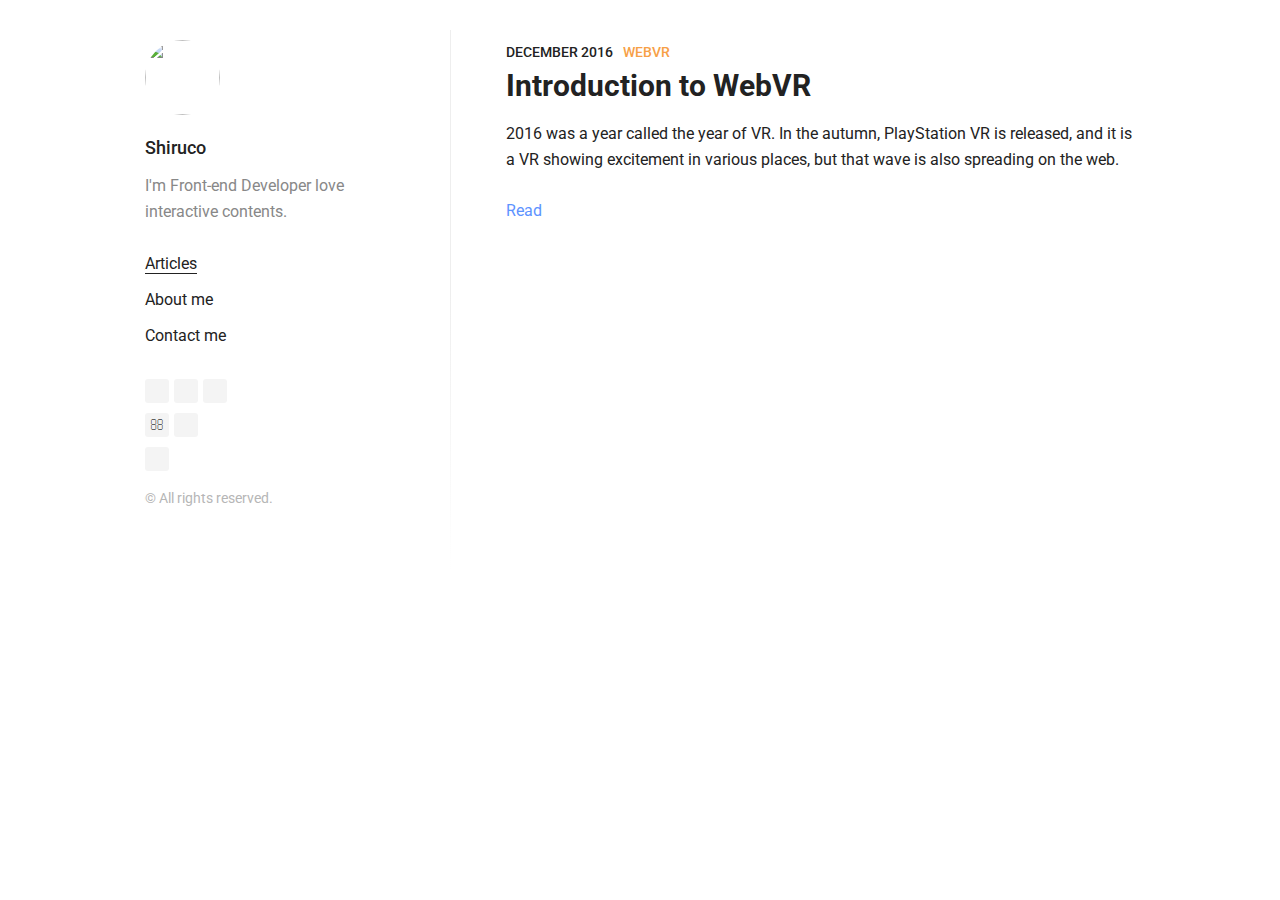
==== commit bff6328f: "Updates" ====
--- a/index.html
+++ b/index.html
@@ -2,4 +2,4 @@
  <html lang="en"><head><meta charset="utf-8"/><meta http-equiv="X-UA-Compatible" content="IE=edge"/><meta name="viewport" content="width=device-width, initial-scale=1.0 maximum-scale=5.0"/><title data-react-helmet="true">Shiruco log</title><link href="https://fonts.googleapis.com/css?family=Roboto:400,400italic,500,700&amp;subset=latin,cyrillic" rel="stylesheet" type="text/css"/><style>html{-ms-text-size-adjust:100%;-webkit-text-size-adjust:100%}body{margin:0}article,aside,cite,code,details,figcaption,figure,footer,header,hgroup,main,nav,section,small,summary{display:block}article,article ol,article ul,blockquote,body,div,figure,footer,header,input,nav,section{box-sizing:border-box}audio,canvas,progress,video{display:inline-block;vertical-align:baseline}audio:not([controls]){display:none;height:0}[hidden],template{display:none}a{background:transparent}a:active,a:hover{outline:0}abbr{letter-spacing:.1em}abbr[title]{border-bottom:1px dotted}b,strong{font-weight:700}dfn{font-style:italic}mark{background:#ff0;color:#000}small{font-size:70%}sub,sup{font-size:75%;line-height:0;position:relative;vertical-align:baseline}sup{top:-.5em}sub{bottom:-.25em}em,i{line-height:0;position:relative;vertical-align:baseline}img{border:0}svg:not(:root){overflow:hidden}hr{box-sizing:content-box;height:0}pre{overflow:auto}code,kbd,pre,samp{font-family:monospace,monospace}table{border-collapse:collapse;border-spacing:0}td,th{padding:0}img{max-width:100%;display:block;margin:inherit auto}.wrapper{max-width:1070px;margin-left:auto;margin-right:auto}.wrapper:after,.wrapper:before{content:"";display:table}.wrapper:after{clear:both}.content{width:calc(99.9% * 2/3 - 10px)}.content:nth-child(1n){float:left;margin-right:30px;clear:none}.content:last-child{margin-right:0}.content:nth-child(3n){margin-right:0;float:right}.content:nth-child(3n+1){clear:both}.main-inner{padding:40px 35px}@media screen and (max-width:1100px){.content{width:calc(99.9% * 2/4 - 15px)}.content:nth-child(1n){float:left;margin-right:30px;clear:none}.content:last-child{margin-right:0}.content:nth-child(4n){margin-right:0;float:right}.content:nth-child(4n+1){clear:both}.main-inner{padding:35px 20px}}@media screen and (max-width:900px){.content{width:calc(99.9% * 7/12 - 12.5px)}.content:nth-child(1n){float:left;margin-right:30px;clear:none}.content:last-child{margin-right:0}.content:nth-child(12n){margin-right:0;float:right}.content:nth-child(12n+1){clear:both}.main-inner{padding:30px 20px}}@media screen and (max-width:500px){.content{width:calc(99.9% * 4/4 - 0px)}.content:nth-child(1n){float:left;margin-right:30px;clear:none}.content:last-child{margin-right:0}.content:nth-child(4n){margin-right:0;float:right}.content:nth-child(4n+1){clear:both}.main-inner{padding:25px 20px}}@media screen and (min-width:40em){.floatLeft{float:left}}@media screen and (min-width:40em){.floatCenter{margin-left:auto;margin-right:auto}}@media screen and (min-width:40em){.floatRight{float:right}}@media screen and (min-width:40em){body,html{margin:0;width:100%;max-width:none}}html{box-sizing:border-box;font-size:16px;font-size:100%;font-family:Roboto,Arial,sans-serif;color:#222;-ms-text-size-adjust:100%;-webkit-text-size-adjust:100%}@media screen and (min-width:40em){html{font-size:18px;font-size:1.125rem}}*,:after,:before{box-sizing:inherit}body{margin:0}footer{display:block}body>footer{margin:0 auto;width:80%}header,main,section{display:block}a{background:transparent;color:#222;text-decoration:none;-webkit-transition:all .3s;transition:all .3s}a:active,a:hover{outline:0}a:active,a:hover{color:#222}article{display:block;margin:0 auto;width:80%}@media screen and (min-width:40em){article{max-width:945px;max-width:52.5rem}}audio{display:inline-block;vertical-align:baseline}audio:not([controls]){display:none;height:0}canvas{display:inline-block;vertical-align:baseline}pre{overflow:auto}code,kbd,pre,samp{font-family:monospace,monospace}code{padding:26px;padding:1.625rem;display:block}@media screen and (min-width:40em){code{padding:31px;padding:1.722222222222222rem}}details,figcaption,summary{display:block}figcaption{line-height:26px;line-height:1.625rem;color:#222;font-size:.8125rem;font-style:italic;margin-bottom:0;text-align:center}@media screen and (min-width:40em){figcaption{line-height:31px;line-height:1.722222222222222rem;margin-bottom:0}}figure{display:block}@media screen and (min-width:40em){figure.floatLeft,figure.floatRight{max-width:315px;max-width:17.5rem;padding:0 31px;padding:0 1.722222222222222rem}}@media screen and (min-width:40em){figure.floatLeft blockquote,figure.floatRight blockquote{padding:0;text-align:left}}@media screen and (min-width:40em){figure.floatLeft blockquote p,figure.floatRight blockquote p{font-size:19.2px;font-size:1.2rem;line-height:31px;line-height:1.722222222222222rem}}h1{font-size:40px;font-size:2.5rem;line-height:52px;line-height:3.25rem;margin-top:104px;margin-top:6.5rem;margin-bottom:26px;margin-bottom:1.625rem}h2{font-size:27px;font-size:1.6875rem;line-height:39px;line-height:2.4375rem;margin-top:65px;margin-top:4.0625rem;margin-bottom:13px;margin-bottom:.8125rem}h3{font-size:22px;font-size:1.375rem;margin-top:52px;margin-top:3.25rem}h3,h4{line-height:26px;line-height:1.625rem;margin-bottom:13px;margin-bottom:.8125rem}h4{font-size:19.2px;font-size:1.2rem;margin-top:39px;margin-top:2.4375rem}h5,h6{font-size:16px;font-size:1rem;line-height:26px;line-height:1.625rem;margin-top:65px;margin-top:4.0625rem;margin-bottom:13px;margin-bottom:.8125rem}@media screen and (min-width:40em){h1{font-size:40px;font-size:2.5rem;line-height:62px;line-height:3.444444444444445rem;margin-top:124px;margin-top:6.888888888888889rem;margin-bottom:31px;margin-bottom:1.722222222222222rem}h2{font-size:27px;font-size:1.6875rem;line-height:46.5px;line-height:2.583333333333334rem;margin-top:77.5px;margin-top:4.305555555555556rem;margin-bottom:15.5px;margin-bottom:.861111111111111rem}h3{font-size:22px;font-size:1.375rem;margin-top:62px;margin-top:3.444444444444445rem}h3,h4{line-height:31px;line-height:1.722222222222222rem;margin-bottom:15.5px;margin-bottom:.861111111111111rem}h4{font-size:19.2px;font-size:1.2rem;margin-top:46.5px;margin-top:2.583333333333334rem}h5,h6{font-size:16px;font-size:1rem;line-height:31px;line-height:1.722222222222222rem;margin-top:77.5px;margin-top:4.305555555555556rem;margin-bottom:15.5px;margin-bottom:.861111111111111rem}}h1+h2{margin-top:26px;margin-top:1.625rem}@media screen and (min-width:40em){h1+h2{margin-top:31px;margin-top:1.722222222222222rem}}h2+h3,h3+h4,h4+h5{margin-top:13px;margin-top:.8125rem}@media screen and (min-width:40em){h2+h3,h3+h4,h4+h5{margin-top:15.5px;margin-top:.861111111111111rem}}h5+h6{margin-top:-13px;margin-top:-.8125rem}@media screen and (min-width:40em){h5+h6{margin-top:-15.5px;margin-top:-.861111111111111rem}}h6{font-style:italic;font-weight:400}hgroup,hr{display:block}hr{margin-top:52px;margin-bottom:52px;box-sizing:content-box;border:0;color:#222;height:26px;height:1.625rem;margin:3.25rem auto;background-size:100% 26px;background-size:100% 1.625rem;background-image:-webkit-linear-gradient(top,transparent 1px,transparent 11px,#222 0,#222 15px,transparent 0,transparent 26px);background-image:linear-gradient(180deg,transparent 1px,transparent 11px,#222 0,#222 15px,transparent 0,transparent 26px);width:100px}@media screen and (min-width:40em){hr{background-size:100% 31px;background-size:100% 1.722222222222222rem;background-image:-webkit-linear-gradient(top,transparent 1px,transparent 13.5px,#222 0,#222 17.5px,transparent 0,transparent 31px);background-image:linear-gradient(180deg,transparent 1px,transparent 13.5px,#222 0,#222 17.5px,transparent 0,transparent 31px);margin-top:62px;margin-top:3.444444444444445rem;margin-bottom:62px;margin-bottom:3.444444444444445rem;height:31px;height:1.722222222222222rem}}img{border:0;max-width:100%;display:block;margin:inherit auto}svg:not(:root){overflow:hidden}ol li,ul li{margin-bottom:0}nav{display:block}progress{display:inline-block;vertical-align:baseline}blockquote{font-style:italic;padding-left:1.4375rem}@media screen and (min-width:40em){blockquote{padding-left:2rem}}cite{display:block;font-style:normal}figure blockquote{padding:26px 0;padding:1.625rem 0}@media screen and (min-width:40em){figure blockquote{padding:62px 0 31px;padding:3.444444444444445rem 0 1.722222222222222rem;text-align:center}}figure blockquote p{font-size:27px;font-size:1.6875rem;line-height:39px;line-height:2.4375rem}@media screen and (min-width:40em){figure blockquote p{font-size:27px;font-size:1.6875rem;line-height:46.5px;line-height:2.583333333333334rem}}table{border-collapse:collapse;border-spacing:0}td,th{padding:0}[hidden],template{display:none}abbr{letter-spacing:.1em}abbr[title]{border-bottom:1px dotted}b,strong{font-weight:700}dfn{font-style:italic}em,i{line-height:0;position:relative;vertical-align:baseline}mark{background:#ff0;color:#000}small{line-height:13px;line-height:.8125rem;font-size:70%}@media screen and (min-width:40em){small{line-height:15.5px;line-height:.861111111111111rem}}sub,sup{font-size:75%;line-height:0;position:relative;vertical-align:baseline}sup{top:-.5em}sub{bottom:-.25em}.attention-grabber{font-size:19.2px;font-size:1.2rem}.alignLeft{text-align:left}.alignCenter{text-align:center}.alignRight{text-align:right}.uppercase{letter-spacing:.1em;text-transform:uppercase}video{display:inline-block;vertical-align:baseline}.description{font-size:calc(12px + 2 * ((100vw - 420px) / 860));line-height:1.6}@media screen and (min-width:1280px){.description{font-size:14px}}@media screen and (max-width:420px){.description{font-size:12px}}.blog-post{margin-bottom:30px}.blog-post:last-child{margin-bottom:10px}.blog-post h2{margin-top:10px;line-height:30px;margin-bottom:20px}.blog-post h2 a:hover{border-bottom:1px solid}.blog-post p{font-size:16px;line-height:26px;margin-bottom:26px}.blog-post time{color:#222}.blog-post .blog-category,.blog-post time{font-size:14px;font-weight:500;text-transform:uppercase}.blog-post .blog-category{color:#f7a046}.blog-post .readmore{font-size:16px;color:#5d93ff}.blog-post .readmore:hover{border-bottom:1px solid}.blog-single{max-width:945px;margin-left:auto;margin-right:auto}.blog-single h1{text-align:center;margin-top:30px}.blog-single .text{line-height:31px;margin-bottom:31px}.blog-single .date-published,.blog-single .text :not(div),.blog-single h1{max-width:630px;margin-left:auto;margin-right:auto}.blog-single .text img{max-width:100%;height:auto}.blog-single .footer{max-width:630px;margin-left:auto;margin-right:auto;line-height:31px;margin-bottom:31px}.gohome{position:fixed;left:20px;font-size:16px;text-align:center;padding:8px 16px;color:#999;background:#f4f4f4;font-weight:400;border-radius:3px}.gohome:focus,.gohome:hover{color:#444;background:#f4f4f4;border:0}@media (max-width:900px){.blog-single h1{margin-top:15px}.blog-single .footer,.blog-single .text{padding:0 15px;line-height:26px;margin-bottom:26px}.gohome{position:static;margin:20px auto 0;text-align:center;width:85px;display:block}}p>code,span>code{white-space:pre;white-space:pre-wrap;white-space:pre-line;white-space:-pre-wrap;white-space:-o-pre-wrap;white-space:-moz-pre-wrap;white-space:-hp-pre-wrap;word-wrap:break-word;display:inline;font-family:Inconsolata,monospace,serif;max-width:100%;overflow:auto;padding:.25em .5em}p>code,pre code,span>code{border-radius:3px;background:#f8f8f8}pre code{display:block;overflow-x:auto;padding:.5em 1em;color:#333}.hljs-comment,.hljs-quote{color:#998;font-style:italic}.hljs-keyword,.hljs-selector-tag,.hljs-subst{color:#333;font-weight:700}.hljs-literal,.hljs-number,.hljs-tag .hljs-attr,.hljs-template-variable,.hljs-variable{color:teal}.hljs-doctag,.hljs-string{color:#d14}.hljs-section,.hljs-selector-id,.hljs-title{color:#900;font-weight:700}.hljs-subst{font-weight:400}.hljs-class .hljs-title,.hljs-type{color:#458;font-weight:700}.hljs-attribute,.hljs-name,.hljs-tag{color:navy;font-weight:400}.hljs-link,.hljs-regexp{color:#009926}.hljs-bullet,.hljs-symbol{color:#990073}.hljs-built_in,.hljs-builtin-name{color:#0086b3}.hljs-meta{color:#999;font-weight:700}.hljs-deletion{background:#fdd}.hljs-addition{background:#dfd}.hljs-emphasis{font-style:italic}.hljs-strong{font-weight:700}.blog-nav{margin:20px 0 10px}.blog-nav ul{list-style:none;padding-left:0}.blog-nav ul li{margin:10px 0}.blog-nav ul li a{font-size:16px;line-height:26px;margin-bottom:26px;border-bottom:0;font-weight:400;color:#222}.blog-nav ul li a.current,.blog-nav ul li a:hover{border-bottom:1px solid}.blog-social{margin-top:30px}.blog-social ul:after,.blog-social ul:before{content:" ";display:table}.blog-social ul:after{clear:both}.blog-social ul{list-style:none;padding:0;margin:10px 0;zoom:1}.blog-social ul>li{float:left;margin-right:5px;text-align:center;height:24px;width:24px;border-radius:3px;background:#f4f4f4}.blog-social ul>li:hover{background:#f4f4f4}.blog-social ul>li>a{border-bottom:0}.blog-social ul>li>a>i{color:#606060;font-size:14px;line-height:24px}.blog-social ul>li:hover a>i{color:#444}/*!
  *  Font Awesome 4.5.0 by @davegandy - http://fontawesome.io - @fontawesome
  *  License - http://fontawesome.io/license (Font: SIL OFL 1.1, CSS: MIT License)
- */@font-face{font-family:FontAwesome;src:url(/shiruco-log/32400f4e08932a94d8bfd2422702c446.eot);src:url(/shiruco-log/32400f4e08932a94d8bfd2422702c446.eot?#iefix&v=4.5.0) format("embedded-opentype"),url(/shiruco-log/db812d8a70a4e88e888744c1c9a27e89.woff2) format("woff2"),url(/shiruco-log/a35720c2fed2c7f043bc7e4ffb45e073.woff) format("woff"),url(/shiruco-log/a3de2170e4e9df77161ea5d3f31b2668.ttf) format("truetype"),url([data-uri]) format("svg");font-weight:400;font-style:normal}.fa{display:inline-block;font:normal normal normal 14px/1 FontAwesome;font-size:inherit;text-rendering:auto;-webkit-font-smoothing:antialiased;-moz-osx-font-smoothing:grayscale}.fa-lg{font-size:1.33333333em;line-height:.75em;vertical-align:-15%}.fa-2x{font-size:2em}.fa-3x{font-size:3em}.fa-4x{font-size:4em}.fa-5x{font-size:5em}.fa-fw{width:1.28571429em;text-align:center}.fa-ul{padding-left:0;margin-left:2.14285714em;list-style-type:none}.fa-ul>li{position:relative}.fa-li{position:absolute;left:-2.14285714em;width:2.14285714em;top:.14285714em;text-align:center}.fa-li.fa-lg{left:-1.85714286em}.fa-border{padding:.2em .25em .15em;border:.08em solid #eee;border-radius:.1em}.fa-pull-left{float:left}.fa-pull-right{float:right}.fa.fa-pull-left{margin-right:.3em}.fa.fa-pull-right{margin-left:.3em}.pull-right{float:right}.pull-left{float:left}.fa.pull-left{margin-right:.3em}.fa.pull-right{margin-left:.3em}.fa-spin{-webkit-animation:fa-spin 2s infinite linear;animation:fa-spin 2s infinite linear}.fa-pulse{-webkit-animation:fa-spin 1s infinite steps(8);animation:fa-spin 1s infinite steps(8)}@-webkit-keyframes fa-spin{0%{-webkit-transform:rotate(0deg);transform:rotate(0deg)}to{-webkit-transform:rotate(359deg);transform:rotate(359deg)}}@keyframes fa-spin{0%{-webkit-transform:rotate(0deg);transform:rotate(0deg)}to{-webkit-transform:rotate(359deg);transform:rotate(359deg)}}.fa-rotate-90{filter:progid:DXImageTransform.Microsoft.BasicImage(rotation=1);-webkit-transform:rotate(90deg);transform:rotate(90deg)}.fa-rotate-180{filter:progid:DXImageTransform.Microsoft.BasicImage(rotation=2);-webkit-transform:rotate(180deg);transform:rotate(180deg)}.fa-rotate-270{filter:progid:DXImageTransform.Microsoft.BasicImage(rotation=3);-webkit-transform:rotate(270deg);transform:rotate(270deg)}.fa-flip-horizontal{filter:progid:DXImageTransform.Microsoft.BasicImage(rotation=0,mirror=1);-webkit-transform:scaleX(-1);transform:scaleX(-1)}.fa-flip-vertical{filter:progid:DXImageTransform.Microsoft.BasicImage(rotation=2,mirror=1);-webkit-transform:scaleY(-1);transform:scaleY(-1)}:root .fa-flip-horizontal,:root .fa-flip-vertical,:root .fa-rotate-90,:root .fa-rotate-180,:root .fa-rotate-270{-webkit-filter:none;filter:none}.fa-stack{position:relative;display:inline-block;width:2em;height:2em;line-height:2em;vertical-align:middle}.fa-stack-1x,.fa-stack-2x{position:absolute;left:0;width:100%;text-align:center}.fa-stack-1x{line-height:inherit}.fa-stack-2x{font-size:2em}.fa-inverse{color:#fff}.fa-glass:before{content:"\F000"}.fa-music:before{content:"\F001"}.fa-search:before{content:"\F002"}.fa-envelope-o:before{content:"\F003"}.fa-heart:before{content:"\F004"}.fa-star:before{content:"\F005"}.fa-star-o:before{content:"\F006"}.fa-user:before{content:"\F007"}.fa-film:before{content:"\F008"}.fa-th-large:before{content:"\F009"}.fa-th:before{content:"\F00A"}.fa-th-list:before{content:"\F00B"}.fa-check:before{content:"\F00C"}.fa-close:before,.fa-remove:before,.fa-times:before{content:"\F00D"}.fa-search-plus:before{content:"\F00E"}.fa-search-minus:before{content:"\F010"}.fa-power-off:before{content:"\F011"}.fa-signal:before{content:"\F012"}.fa-cog:before,.fa-gear:before{content:"\F013"}.fa-trash-o:before{content:"\F014"}.fa-home:before{content:"\F015"}.fa-file-o:before{content:"\F016"}.fa-clock-o:before{content:"\F017"}.fa-road:before{content:"\F018"}.fa-download:before{content:"\F019"}.fa-arrow-circle-o-down:before{content:"\F01A"}.fa-arrow-circle-o-up:before{content:"\F01B"}.fa-inbox:before{content:"\F01C"}.fa-play-circle-o:before{content:"\F01D"}.fa-repeat:before,.fa-rotate-right:before{content:"\F01E"}.fa-refresh:before{content:"\F021"}.fa-list-alt:before{content:"\F022"}.fa-lock:before{content:"\F023"}.fa-flag:before{content:"\F024"}.fa-headphones:before{content:"\F025"}.fa-volume-off:before{content:"\F026"}.fa-volume-down:before{content:"\F027"}.fa-volume-up:before{content:"\F028"}.fa-qrcode:before{content:"\F029"}.fa-barcode:before{content:"\F02A"}.fa-tag:before{content:"\F02B"}.fa-tags:before{content:"\F02C"}.fa-book:before{content:"\F02D"}.fa-bookmark:before{content:"\F02E"}.fa-print:before{content:"\F02F"}.fa-camera:before{content:"\F030"}.fa-font:before{content:"\F031"}.fa-bold:before{content:"\F032"}.fa-italic:before{content:"\F033"}.fa-text-height:before{content:"\F034"}.fa-text-width:before{content:"\F035"}.fa-align-left:before{content:"\F036"}.fa-align-center:before{content:"\F037"}.fa-align-right:before{content:"\F038"}.fa-align-justify:before{content:"\F039"}.fa-list:before{content:"\F03A"}.fa-dedent:before,.fa-outdent:before{content:"\F03B"}.fa-indent:before{content:"\F03C"}.fa-video-camera:before{content:"\F03D"}.fa-image:before,.fa-photo:before,.fa-picture-o:before{content:"\F03E"}.fa-pencil:before{content:"\F040"}.fa-map-marker:before{content:"\F041"}.fa-adjust:before{content:"\F042"}.fa-tint:before{content:"\F043"}.fa-edit:before,.fa-pencil-square-o:before{content:"\F044"}.fa-share-square-o:before{content:"\F045"}.fa-check-square-o:before{content:"\F046"}.fa-arrows:before{content:"\F047"}.fa-step-backward:before{content:"\F048"}.fa-fast-backward:before{content:"\F049"}.fa-backward:before{content:"\F04A"}.fa-play:before{content:"\F04B"}.fa-pause:before{content:"\F04C"}.fa-stop:before{content:"\F04D"}.fa-forward:before{content:"\F04E"}.fa-fast-forward:before{content:"\F050"}.fa-step-forward:before{content:"\F051"}.fa-eject:before{content:"\F052"}.fa-chevron-left:before{content:"\F053"}.fa-chevron-right:before{content:"\F054"}.fa-plus-circle:before{content:"\F055"}.fa-minus-circle:before{content:"\F056"}.fa-times-circle:before{content:"\F057"}.fa-check-circle:before{content:"\F058"}.fa-question-circle:before{content:"\F059"}.fa-info-circle:before{content:"\F05A"}.fa-crosshairs:before{content:"\F05B"}.fa-times-circle-o:before{content:"\F05C"}.fa-check-circle-o:before{content:"\F05D"}.fa-ban:before{content:"\F05E"}.fa-arrow-left:before{content:"\F060"}.fa-arrow-right:before{content:"\F061"}.fa-arrow-up:before{content:"\F062"}.fa-arrow-down:before{content:"\F063"}.fa-mail-forward:before,.fa-share:before{content:"\F064"}.fa-expand:before{content:"\F065"}.fa-compress:before{content:"\F066"}.fa-plus:before{content:"\F067"}.fa-minus:before{content:"\F068"}.fa-asterisk:before{content:"\F069"}.fa-exclamation-circle:before{content:"\F06A"}.fa-gift:before{content:"\F06B"}.fa-leaf:before{content:"\F06C"}.fa-fire:before{content:"\F06D"}.fa-eye:before{content:"\F06E"}.fa-eye-slash:before{content:"\F070"}.fa-exclamation-triangle:before,.fa-warning:before{content:"\F071"}.fa-plane:before{content:"\F072"}.fa-calendar:before{content:"\F073"}.fa-random:before{content:"\F074"}.fa-comment:before{content:"\F075"}.fa-magnet:before{content:"\F076"}.fa-chevron-up:before{content:"\F077"}.fa-chevron-down:before{content:"\F078"}.fa-retweet:before{content:"\F079"}.fa-shopping-cart:before{content:"\F07A"}.fa-folder:before{content:"\F07B"}.fa-folder-open:before{content:"\F07C"}.fa-arrows-v:before{content:"\F07D"}.fa-arrows-h:before{content:"\F07E"}.fa-bar-chart-o:before,.fa-bar-chart:before{content:"\F080"}.fa-twitter-square:before{content:"\F081"}.fa-facebook-square:before{content:"\F082"}.fa-camera-retro:before{content:"\F083"}.fa-key:before{content:"\F084"}.fa-cogs:before,.fa-gears:before{content:"\F085"}.fa-comments:before{content:"\F086"}.fa-thumbs-o-up:before{content:"\F087"}.fa-thumbs-o-down:before{content:"\F088"}.fa-star-half:before{content:"\F089"}.fa-heart-o:before{content:"\F08A"}.fa-sign-out:before{content:"\F08B"}.fa-linkedin-square:before{content:"\F08C"}.fa-thumb-tack:before{content:"\F08D"}.fa-external-link:before{content:"\F08E"}.fa-sign-in:before{content:"\F090"}.fa-trophy:before{content:"\F091"}.fa-github-square:before{content:"\F092"}.fa-upload:before{content:"\F093"}.fa-lemon-o:before{content:"\F094"}.fa-phone:before{content:"\F095"}.fa-square-o:before{content:"\F096"}.fa-bookmark-o:before{content:"\F097"}.fa-phone-square:before{content:"\F098"}.fa-twitter:before{content:"\F099"}.fa-facebook-f:before,.fa-facebook:before{content:"\F09A"}.fa-github:before{content:"\F09B"}.fa-unlock:before{content:"\F09C"}.fa-credit-card:before{content:"\F09D"}.fa-feed:before,.fa-rss:before{content:"\F09E"}.fa-hdd-o:before{content:"\F0A0"}.fa-bullhorn:before{content:"\F0A1"}.fa-bell:before{content:"\F0F3"}.fa-certificate:before{content:"\F0A3"}.fa-hand-o-right:before{content:"\F0A4"}.fa-hand-o-left:before{content:"\F0A5"}.fa-hand-o-up:before{content:"\F0A6"}.fa-hand-o-down:before{content:"\F0A7"}.fa-arrow-circle-left:before{content:"\F0A8"}.fa-arrow-circle-right:before{content:"\F0A9"}.fa-arrow-circle-up:before{content:"\F0AA"}.fa-arrow-circle-down:before{content:"\F0AB"}.fa-globe:before{content:"\F0AC"}.fa-wrench:before{content:"\F0AD"}.fa-tasks:before{content:"\F0AE"}.fa-filter:before{content:"\F0B0"}.fa-briefcase:before{content:"\F0B1"}.fa-arrows-alt:before{content:"\F0B2"}.fa-group:before,.fa-users:before{content:"\F0C0"}.fa-chain:before,.fa-link:before{content:"\F0C1"}.fa-cloud:before{content:"\F0C2"}.fa-flask:before{content:"\F0C3"}.fa-cut:before,.fa-scissors:before{content:"\F0C4"}.fa-copy:before,.fa-files-o:before{content:"\F0C5"}.fa-paperclip:before{content:"\F0C6"}.fa-floppy-o:before,.fa-save:before{content:"\F0C7"}.fa-square:before{content:"\F0C8"}.fa-bars:before,.fa-navicon:before,.fa-reorder:before{content:"\F0C9"}.fa-list-ul:before{content:"\F0CA"}.fa-list-ol:before{content:"\F0CB"}.fa-strikethrough:before{content:"\F0CC"}.fa-underline:before{content:"\F0CD"}.fa-table:before{content:"\F0CE"}.fa-magic:before{content:"\F0D0"}.fa-truck:before{content:"\F0D1"}.fa-pinterest:before{content:"\F0D2"}.fa-pinterest-square:before{content:"\F0D3"}.fa-google-plus-square:before{content:"\F0D4"}.fa-google-plus:before{content:"\F0D5"}.fa-money:before{content:"\F0D6"}.fa-caret-down:before{content:"\F0D7"}.fa-caret-up:before{content:"\F0D8"}.fa-caret-left:before{content:"\F0D9"}.fa-caret-right:before{content:"\F0DA"}.fa-columns:before{content:"\F0DB"}.fa-sort:before,.fa-unsorted:before{content:"\F0DC"}.fa-sort-desc:before,.fa-sort-down:before{content:"\F0DD"}.fa-sort-asc:before,.fa-sort-up:before{content:"\F0DE"}.fa-envelope:before{content:"\F0E0"}.fa-linkedin:before{content:"\F0E1"}.fa-rotate-left:before,.fa-undo:before{content:"\F0E2"}.fa-gavel:before,.fa-legal:before{content:"\F0E3"}.fa-dashboard:before,.fa-tachometer:before{content:"\F0E4"}.fa-comment-o:before{content:"\F0E5"}.fa-comments-o:before{content:"\F0E6"}.fa-bolt:before,.fa-flash:before{content:"\F0E7"}.fa-sitemap:before{content:"\F0E8"}.fa-umbrella:before{content:"\F0E9"}.fa-clipboard:before,.fa-paste:before{content:"\F0EA"}.fa-lightbulb-o:before{content:"\F0EB"}.fa-exchange:before{content:"\F0EC"}.fa-cloud-download:before{content:"\F0ED"}.fa-cloud-upload:before{content:"\F0EE"}.fa-user-md:before{content:"\F0F0"}.fa-stethoscope:before{content:"\F0F1"}.fa-suitcase:before{content:"\F0F2"}.fa-bell-o:before{content:"\F0A2"}.fa-coffee:before{content:"\F0F4"}.fa-cutlery:before{content:"\F0F5"}.fa-file-text-o:before{content:"\F0F6"}.fa-building-o:before{content:"\F0F7"}.fa-hospital-o:before{content:"\F0F8"}.fa-ambulance:before{content:"\F0F9"}.fa-medkit:before{content:"\F0FA"}.fa-fighter-jet:before{content:"\F0FB"}.fa-beer:before{content:"\F0FC"}.fa-h-square:before{content:"\F0FD"}.fa-plus-square:before{content:"\F0FE"}.fa-angle-double-left:before{content:"\F100"}.fa-angle-double-right:before{content:"\F101"}.fa-angle-double-up:before{content:"\F102"}.fa-angle-double-down:before{content:"\F103"}.fa-angle-left:before{content:"\F104"}.fa-angle-right:before{content:"\F105"}.fa-angle-up:before{content:"\F106"}.fa-angle-down:before{content:"\F107"}.fa-desktop:before{content:"\F108"}.fa-laptop:before{content:"\F109"}.fa-tablet:before{content:"\F10A"}.fa-mobile-phone:before,.fa-mobile:before{content:"\F10B"}.fa-circle-o:before{content:"\F10C"}.fa-quote-left:before{content:"\F10D"}.fa-quote-right:before{content:"\F10E"}.fa-spinner:before{content:"\F110"}.fa-circle:before{content:"\F111"}.fa-mail-reply:before,.fa-reply:before{content:"\F112"}.fa-github-alt:before{content:"\F113"}.fa-folder-o:before{content:"\F114"}.fa-folder-open-o:before{content:"\F115"}.fa-smile-o:before{content:"\F118"}.fa-frown-o:before{content:"\F119"}.fa-meh-o:before{content:"\F11A"}.fa-gamepad:before{content:"\F11B"}.fa-keyboard-o:before{content:"\F11C"}.fa-flag-o:before{content:"\F11D"}.fa-flag-checkered:before{content:"\F11E"}.fa-terminal:before{content:"\F120"}.fa-code:before{content:"\F121"}.fa-mail-reply-all:before,.fa-reply-all:before{content:"\F122"}.fa-star-half-empty:before,.fa-star-half-full:before,.fa-star-half-o:before{content:"\F123"}.fa-location-arrow:before{content:"\F124"}.fa-crop:before{content:"\F125"}.fa-code-fork:before{content:"\F126"}.fa-chain-broken:before,.fa-unlink:before{content:"\F127"}.fa-question:before{content:"\F128"}.fa-info:before{content:"\F129"}.fa-exclamation:before{content:"\F12A"}.fa-superscript:before{content:"\F12B"}.fa-subscript:before{content:"\F12C"}.fa-eraser:before{content:"\F12D"}.fa-puzzle-piece:before{content:"\F12E"}.fa-microphone:before{content:"\F130"}.fa-microphone-slash:before{content:"\F131"}.fa-shield:before{content:"\F132"}.fa-calendar-o:before{content:"\F133"}.fa-fire-extinguisher:before{content:"\F134"}.fa-rocket:before{content:"\F135"}.fa-maxcdn:before{content:"\F136"}.fa-chevron-circle-left:before{content:"\F137"}.fa-chevron-circle-right:before{content:"\F138"}.fa-chevron-circle-up:before{content:"\F139"}.fa-chevron-circle-down:before{content:"\F13A"}.fa-html5:before{content:"\F13B"}.fa-css3:before{content:"\F13C"}.fa-anchor:before{content:"\F13D"}.fa-unlock-alt:before{content:"\F13E"}.fa-bullseye:before{content:"\F140"}.fa-ellipsis-h:before{content:"\F141"}.fa-ellipsis-v:before{content:"\F142"}.fa-rss-square:before{content:"\F143"}.fa-play-circle:before{content:"\F144"}.fa-ticket:before{content:"\F145"}.fa-minus-square:before{content:"\F146"}.fa-minus-square-o:before{content:"\F147"}.fa-level-up:before{content:"\F148"}.fa-level-down:before{content:"\F149"}.fa-check-square:before{content:"\F14A"}.fa-pencil-square:before{content:"\F14B"}.fa-external-link-square:before{content:"\F14C"}.fa-share-square:before{content:"\F14D"}.fa-compass:before{content:"\F14E"}.fa-caret-square-o-down:before,.fa-toggle-down:before{content:"\F150"}.fa-caret-square-o-up:before,.fa-toggle-up:before{content:"\F151"}.fa-caret-square-o-right:before,.fa-toggle-right:before{content:"\F152"}.fa-eur:before,.fa-euro:before{content:"\F153"}.fa-gbp:before{content:"\F154"}.fa-dollar:before,.fa-usd:before{content:"\F155"}.fa-inr:before,.fa-rupee:before{content:"\F156"}.fa-cny:before,.fa-jpy:before,.fa-rmb:before,.fa-yen:before{content:"\F157"}.fa-rouble:before,.fa-rub:before,.fa-ruble:before{content:"\F158"}.fa-krw:before,.fa-won:before{content:"\F159"}.fa-bitcoin:before,.fa-btc:before{content:"\F15A"}.fa-file:before{content:"\F15B"}.fa-file-text:before{content:"\F15C"}.fa-sort-alpha-asc:before{content:"\F15D"}.fa-sort-alpha-desc:before{content:"\F15E"}.fa-sort-amount-asc:before{content:"\F160"}.fa-sort-amount-desc:before{content:"\F161"}.fa-sort-numeric-asc:before{content:"\F162"}.fa-sort-numeric-desc:before{content:"\F163"}.fa-thumbs-up:before{content:"\F164"}.fa-thumbs-down:before{content:"\F165"}.fa-youtube-square:before{content:"\F166"}.fa-youtube:before{content:"\F167"}.fa-xing:before{content:"\F168"}.fa-xing-square:before{content:"\F169"}.fa-youtube-play:before{content:"\F16A"}.fa-dropbox:before{content:"\F16B"}.fa-stack-overflow:before{content:"\F16C"}.fa-instagram:before{content:"\F16D"}.fa-flickr:before{content:"\F16E"}.fa-adn:before{content:"\F170"}.fa-bitbucket:before{content:"\F171"}.fa-bitbucket-square:before{content:"\F172"}.fa-tumblr:before{content:"\F173"}.fa-tumblr-square:before{content:"\F174"}.fa-long-arrow-down:before{content:"\F175"}.fa-long-arrow-up:before{content:"\F176"}.fa-long-arrow-left:before{content:"\F177"}.fa-long-arrow-right:before{content:"\F178"}.fa-apple:before{content:"\F179"}.fa-windows:before{content:"\F17A"}.fa-android:before{content:"\F17B"}.fa-linux:before{content:"\F17C"}.fa-dribbble:before{content:"\F17D"}.fa-skype:before{content:"\F17E"}.fa-foursquare:before{content:"\F180"}.fa-trello:before{content:"\F181"}.fa-female:before{content:"\F182"}.fa-male:before{content:"\F183"}.fa-gittip:before,.fa-gratipay:before{content:"\F184"}.fa-sun-o:before{content:"\F185"}.fa-moon-o:before{content:"\F186"}.fa-archive:before{content:"\F187"}.fa-bug:before{content:"\F188"}.fa-vk:before{content:"\F189"}.fa-weibo:before{content:"\F18A"}.fa-renren:before{content:"\F18B"}.fa-pagelines:before{content:"\F18C"}.fa-stack-exchange:before{content:"\F18D"}.fa-arrow-circle-o-right:before{content:"\F18E"}.fa-arrow-circle-o-left:before{content:"\F190"}.fa-caret-square-o-left:before,.fa-toggle-left:before{content:"\F191"}.fa-dot-circle-o:before{content:"\F192"}.fa-wheelchair:before{content:"\F193"}.fa-vimeo-square:before{content:"\F194"}.fa-try:before,.fa-turkish-lira:before{content:"\F195"}.fa-plus-square-o:before{content:"\F196"}.fa-space-shuttle:before{content:"\F197"}.fa-slack:before{content:"\F198"}.fa-envelope-square:before{content:"\F199"}.fa-wordpress:before{content:"\F19A"}.fa-openid:before{content:"\F19B"}.fa-bank:before,.fa-institution:before,.fa-university:before{content:"\F19C"}.fa-graduation-cap:before,.fa-mortar-board:before{content:"\F19D"}.fa-yahoo:before{content:"\F19E"}.fa-google:before{content:"\F1A0"}.fa-reddit:before{content:"\F1A1"}.fa-reddit-square:before{content:"\F1A2"}.fa-stumbleupon-circle:before{content:"\F1A3"}.fa-stumbleupon:before{content:"\F1A4"}.fa-delicious:before{content:"\F1A5"}.fa-digg:before{content:"\F1A6"}.fa-pied-piper:before{content:"\F1A7"}.fa-pied-piper-alt:before{content:"\F1A8"}.fa-drupal:before{content:"\F1A9"}.fa-joomla:before{content:"\F1AA"}.fa-language:before{content:"\F1AB"}.fa-fax:before{content:"\F1AC"}.fa-building:before{content:"\F1AD"}.fa-child:before{content:"\F1AE"}.fa-paw:before{content:"\F1B0"}.fa-spoon:before{content:"\F1B1"}.fa-cube:before{content:"\F1B2"}.fa-cubes:before{content:"\F1B3"}.fa-behance:before{content:"\F1B4"}.fa-behance-square:before{content:"\F1B5"}.fa-steam:before{content:"\F1B6"}.fa-steam-square:before{content:"\F1B7"}.fa-recycle:before{content:"\F1B8"}.fa-automobile:before,.fa-car:before{content:"\F1B9"}.fa-cab:before,.fa-taxi:before{content:"\F1BA"}.fa-tree:before{content:"\F1BB"}.fa-spotify:before{content:"\F1BC"}.fa-deviantart:before{content:"\F1BD"}.fa-soundcloud:before{content:"\F1BE"}.fa-database:before{content:"\F1C0"}.fa-file-pdf-o:before{content:"\F1C1"}.fa-file-word-o:before{content:"\F1C2"}.fa-file-excel-o:before{content:"\F1C3"}.fa-file-powerpoint-o:before{content:"\F1C4"}.fa-file-image-o:before,.fa-file-photo-o:before,.fa-file-picture-o:before{content:"\F1C5"}.fa-file-archive-o:before,.fa-file-zip-o:before{content:"\F1C6"}.fa-file-audio-o:before,.fa-file-sound-o:before{content:"\F1C7"}.fa-file-movie-o:before,.fa-file-video-o:before{content:"\F1C8"}.fa-file-code-o:before{content:"\F1C9"}.fa-vine:before{content:"\F1CA"}.fa-codepen:before{content:"\F1CB"}.fa-jsfiddle:before{content:"\F1CC"}.fa-life-bouy:before,.fa-life-buoy:before,.fa-life-ring:before,.fa-life-saver:before,.fa-support:before{content:"\F1CD"}.fa-circle-o-notch:before{content:"\F1CE"}.fa-ra:before,.fa-rebel:before{content:"\F1D0"}.fa-empire:before,.fa-ge:before{content:"\F1D1"}.fa-git-square:before{content:"\F1D2"}.fa-git:before{content:"\F1D3"}.fa-hacker-news:before,.fa-y-combinator-square:before,.fa-yc-square:before{content:"\F1D4"}.fa-tencent-weibo:before{content:"\F1D5"}.fa-qq:before{content:"\F1D6"}.fa-wechat:before,.fa-weixin:before{content:"\F1D7"}.fa-paper-plane:before,.fa-send:before{content:"\F1D8"}.fa-paper-plane-o:before,.fa-send-o:before{content:"\F1D9"}.fa-history:before{content:"\F1DA"}.fa-circle-thin:before{content:"\F1DB"}.fa-header:before{content:"\F1DC"}.fa-paragraph:before{content:"\F1DD"}.fa-sliders:before{content:"\F1DE"}.fa-share-alt:before{content:"\F1E0"}.fa-share-alt-square:before{content:"\F1E1"}.fa-bomb:before{content:"\F1E2"}.fa-futbol-o:before,.fa-soccer-ball-o:before{content:"\F1E3"}.fa-tty:before{content:"\F1E4"}.fa-binoculars:before{content:"\F1E5"}.fa-plug:before{content:"\F1E6"}.fa-slideshare:before{content:"\F1E7"}.fa-twitch:before{content:"\F1E8"}.fa-yelp:before{content:"\F1E9"}.fa-newspaper-o:before{content:"\F1EA"}.fa-wifi:before{content:"\F1EB"}.fa-calculator:before{content:"\F1EC"}.fa-paypal:before{content:"\F1ED"}.fa-google-wallet:before{content:"\F1EE"}.fa-cc-visa:before{content:"\F1F0"}.fa-cc-mastercard:before{content:"\F1F1"}.fa-cc-discover:before{content:"\F1F2"}.fa-cc-amex:before{content:"\F1F3"}.fa-cc-paypal:before{content:"\F1F4"}.fa-cc-stripe:before{content:"\F1F5"}.fa-bell-slash:before{content:"\F1F6"}.fa-bell-slash-o:before{content:"\F1F7"}.fa-trash:before{content:"\F1F8"}.fa-copyright:before{content:"\F1F9"}.fa-at:before{content:"\F1FA"}.fa-eyedropper:before{content:"\F1FB"}.fa-paint-brush:before{content:"\F1FC"}.fa-birthday-cake:before{content:"\F1FD"}.fa-area-chart:before{content:"\F1FE"}.fa-pie-chart:before{content:"\F200"}.fa-line-chart:before{content:"\F201"}.fa-lastfm:before{content:"\F202"}.fa-lastfm-square:before{content:"\F203"}.fa-toggle-off:before{content:"\F204"}.fa-toggle-on:before{content:"\F205"}.fa-bicycle:before{content:"\F206"}.fa-bus:before{content:"\F207"}.fa-ioxhost:before{content:"\F208"}.fa-angellist:before{content:"\F209"}.fa-cc:before{content:"\F20A"}.fa-ils:before,.fa-shekel:before,.fa-sheqel:before{content:"\F20B"}.fa-meanpath:before{content:"\F20C"}.fa-buysellads:before{content:"\F20D"}.fa-connectdevelop:before{content:"\F20E"}.fa-dashcube:before{content:"\F210"}.fa-forumbee:before{content:"\F211"}.fa-leanpub:before{content:"\F212"}.fa-sellsy:before{content:"\F213"}.fa-shirtsinbulk:before{content:"\F214"}.fa-simplybuilt:before{content:"\F215"}.fa-skyatlas:before{content:"\F216"}.fa-cart-plus:before{content:"\F217"}.fa-cart-arrow-down:before{content:"\F218"}.fa-diamond:before{content:"\F219"}.fa-ship:before{content:"\F21A"}.fa-user-secret:before{content:"\F21B"}.fa-motorcycle:before{content:"\F21C"}.fa-street-view:before{content:"\F21D"}.fa-heartbeat:before{content:"\F21E"}.fa-venus:before{content:"\F221"}.fa-mars:before{content:"\F222"}.fa-mercury:before{content:"\F223"}.fa-intersex:before,.fa-transgender:before{content:"\F224"}.fa-transgender-alt:before{content:"\F225"}.fa-venus-double:before{content:"\F226"}.fa-mars-double:before{content:"\F227"}.fa-venus-mars:before{content:"\F228"}.fa-mars-stroke:before{content:"\F229"}.fa-mars-stroke-v:before{content:"\F22A"}.fa-mars-stroke-h:before{content:"\F22B"}.fa-neuter:before{content:"\F22C"}.fa-genderless:before{content:"\F22D"}.fa-facebook-official:before{content:"\F230"}.fa-pinterest-p:before{content:"\F231"}.fa-whatsapp:before{content:"\F232"}.fa-server:before{content:"\F233"}.fa-user-plus:before{content:"\F234"}.fa-user-times:before{content:"\F235"}.fa-bed:before,.fa-hotel:before{content:"\F236"}.fa-viacoin:before{content:"\F237"}.fa-train:before{content:"\F238"}.fa-subway:before{content:"\F239"}.fa-medium:before{content:"\F23A"}.fa-y-combinator:before,.fa-yc:before{content:"\F23B"}.fa-optin-monster:before{content:"\F23C"}.fa-opencart:before{content:"\F23D"}.fa-expeditedssl:before{content:"\F23E"}.fa-battery-4:before,.fa-battery-full:before{content:"\F240"}.fa-battery-3:before,.fa-battery-three-quarters:before{content:"\F241"}.fa-battery-2:before,.fa-battery-half:before{content:"\F242"}.fa-battery-1:before,.fa-battery-quarter:before{content:"\F243"}.fa-battery-0:before,.fa-battery-empty:before{content:"\F244"}.fa-mouse-pointer:before{content:"\F245"}.fa-i-cursor:before{content:"\F246"}.fa-object-group:before{content:"\F247"}.fa-object-ungroup:before{content:"\F248"}.fa-sticky-note:before{content:"\F249"}.fa-sticky-note-o:before{content:"\F24A"}.fa-cc-jcb:before{content:"\F24B"}.fa-cc-diners-club:before{content:"\F24C"}.fa-clone:before{content:"\F24D"}.fa-balance-scale:before{content:"\F24E"}.fa-hourglass-o:before{content:"\F250"}.fa-hourglass-1:before,.fa-hourglass-start:before{content:"\F251"}.fa-hourglass-2:before,.fa-hourglass-half:before{content:"\F252"}.fa-hourglass-3:before,.fa-hourglass-end:before{content:"\F253"}.fa-hourglass:before{content:"\F254"}.fa-hand-grab-o:before,.fa-hand-rock-o:before{content:"\F255"}.fa-hand-paper-o:before,.fa-hand-stop-o:before{content:"\F256"}.fa-hand-scissors-o:before{content:"\F257"}.fa-hand-lizard-o:before{content:"\F258"}.fa-hand-spock-o:before{content:"\F259"}.fa-hand-pointer-o:before{content:"\F25A"}.fa-hand-peace-o:before{content:"\F25B"}.fa-trademark:before{content:"\F25C"}.fa-registered:before{content:"\F25D"}.fa-creative-commons:before{content:"\F25E"}.fa-gg:before{content:"\F260"}.fa-gg-circle:before{content:"\F261"}.fa-tripadvisor:before{content:"\F262"}.fa-odnoklassniki:before{content:"\F263"}.fa-odnoklassniki-square:before{content:"\F264"}.fa-get-pocket:before{content:"\F265"}.fa-wikipedia-w:before{content:"\F266"}.fa-safari:before{content:"\F267"}.fa-chrome:before{content:"\F268"}.fa-firefox:before{content:"\F269"}.fa-opera:before{content:"\F26A"}.fa-internet-explorer:before{content:"\F26B"}.fa-television:before,.fa-tv:before{content:"\F26C"}.fa-contao:before{content:"\F26D"}.fa-500px:before{content:"\F26E"}.fa-amazon:before{content:"\F270"}.fa-calendar-plus-o:before{content:"\F271"}.fa-calendar-minus-o:before{content:"\F272"}.fa-calendar-times-o:before{content:"\F273"}.fa-calendar-check-o:before{content:"\F274"}.fa-industry:before{content:"\F275"}.fa-map-pin:before{content:"\F276"}.fa-map-signs:before{content:"\F277"}.fa-map-o:before{content:"\F278"}.fa-map:before{content:"\F279"}.fa-commenting:before{content:"\F27A"}.fa-commenting-o:before{content:"\F27B"}.fa-houzz:before{content:"\F27C"}.fa-vimeo:before{content:"\F27D"}.fa-black-tie:before{content:"\F27E"}.fa-fonticons:before{content:"\F280"}.fa-reddit-alien:before{content:"\F281"}.fa-edge:before{content:"\F282"}.fa-credit-card-alt:before{content:"\F283"}.fa-codiepie:before{content:"\F284"}.fa-modx:before{content:"\F285"}.fa-fort-awesome:before{content:"\F286"}.fa-usb:before{content:"\F287"}.fa-product-hunt:before{content:"\F288"}.fa-mixcloud:before{content:"\F289"}.fa-scribd:before{content:"\F28A"}.fa-pause-circle:before{content:"\F28B"}.fa-pause-circle-o:before{content:"\F28C"}.fa-stop-circle:before{content:"\F28D"}.fa-stop-circle-o:before{content:"\F28E"}.fa-shopping-bag:before{content:"\F290"}.fa-shopping-basket:before{content:"\F291"}.fa-hashtag:before{content:"\F292"}.fa-bluetooth:before{content:"\F293"}.fa-bluetooth-b:before{content:"\F294"}.fa-percent:before{content:"\F295"}.sidebar{width:calc(99.9% * 1/3 - 20px)}.sidebar:nth-child(1n){float:left;margin-right:30px;clear:none}.sidebar:last-child{margin-right:0}.sidebar:nth-child(3n){margin-right:0;float:right}.sidebar:nth-child(3n+1){clear:both}.sidebar .sidebar-inner{position:relative;padding:40px}.sidebar .sidebar-inner:after{background:#eee;background:-webkit-linear-gradient(top,#eee,#eee 48%,#fff);background:linear-gradient(180deg,#eee 0,#eee 48%,#fff);position:absolute;content:"";width:1px;height:540px;top:30px;right:-10px;bottom:0}.sidebar .sidebar-inner img{display:inline-block;margin-bottom:0;border-radius:50%;background-clip:padding-box}.sidebar .sidebar-inner h1,.sidebar .sidebar-inner h2{font-size:18px;font-weight:500;line-height:18px;margin:20px 0 10px}.sidebar .sidebar-inner p{color:#888;font-size:16px;line-height:26px;margin-bottom:26px}.sidebar .sidebar-inner p.copyright{color:#b6b6b6;font-size:14px}@media (max-width:1100px){.sidebar .sidebar-inner{padding:35px 20px 0}.sidebar{width:calc(99.9% * 1/2 - 15px)}.sidebar:nth-child(1n){float:left;margin-right:30px;clear:none}.sidebar:last-child{margin-right:0}.sidebar:nth-child(2n){margin-right:0;float:right}.sidebar:nth-child(odd){clear:both}}@media (max-width:900px){.sidebar{width:calc(99.9% * 5/12 - 17.5px)}.sidebar:nth-child(1n){float:left;margin-right:30px;clear:none}.sidebar:last-child{margin-right:0}.sidebar:nth-child(12n){margin-right:0;float:right}.sidebar:nth-child(12n+1){clear:both}.sidebar .sidebar-inner{padding:30px 20px 0}}@media (max-width:500px){.sidebar{width:calc(99.9% * 1 - 0px)}.sidebar:nth-child(1n){float:left;margin-right:30px;clear:none}.sidebar:last-child{margin-right:0}.sidebar:nth-child(undefinedn){margin-right:0;float:right}.sidebar:nth-child(undefinedn+1){clear:both}.sidebar .sidebar-inner{padding:25px 20px 0}.sidebar .sidebar-inner:after{display:none}}.blog-page{margin-bottom:40px}.blog-page h1{font-size:calc(20px + 16 * ((100vw - 420px) / 860));margin-top:0}@media screen and (min-width:1280px){.blog-page h1{font-size:36px}}@media screen and (max-width:420px){.blog-page h1{font-size:20px}}.blog-page p{font-size:16px;line-height:26px;margin-bottom:26px}@media (max-width:900px){.blog-single .footer,.blog-single .text{padding:0 15px}}</style></head><body><div id="react-mount"><div class="wrapper" data-reactroot="" data-reactid="1" data-react-checksum="-1915224193"><div data-reactid="2"><!-- react-empty: 3 --><div class="sidebar" data-reactid="4"><div class="sidebar-inner" data-reactid="5"><div class="blog-details" data-reactid="6"><header data-reactid="7"><header data-reactid="8"><a style="text-decoration:none;border-bottom:none;outline:none;" href="/shiruco-log/" data-reactid="9"><img src="/shiruco-log/shiruco-log/3e7d06528928c2afbd12983479cbe7b5.jpg" width="75" height="75" data-reactid="10"/></a><h1 data-reactid="11"><a style="text-decoration:none;border-bottom:none;color:inherit;" href="/shiruco-log/" data-reactid="12"><!-- react-text: 13 --> <!-- /react-text --><!-- react-text: 14 -->Shiruco<!-- /react-text --><!-- react-text: 15 --> <!-- /react-text --></a></h1><p data-reactid="16">I&#x27;m Front-end Developer love interactive contents.</p></header></header></div><div class="blog-options" data-reactid="17"><nav class="blog-nav" data-reactid="18"><ul data-reactid="19"><li data-reactid="20"><a href="/shiruco-log/" class="current" data-reactid="21"> Articles</a></li><li data-reactid="22"><a href="/shiruco-log/about/" data-reactid="23"> About me</a></li><li data-reactid="24"><a href="/shiruco-log/contact/" data-reactid="25"> Contact me</a></li></ul></nav><footer data-reactid="26"><div class="blog-social" data-reactid="27"><ul data-reactid="28"><li data-reactid="29"><a href="https://twitter.com/shiruco621" data-reactid="30"><i class="fa fa-twitter" data-reactid="31"></i></a></li><li data-reactid="32"><a href="https://github.com/shiruco" data-reactid="33"><i class="fa fa-github-alt" data-reactid="34"></i></a></li><li data-reactid="35"><a data-reactid="36"><i class="fa fa-vk" data-reactid="37"></i></a></li></ul><ul data-reactid="38"><li data-reactid="39"><a href="shiruco621@gmail.com" data-reactid="40"><i class="fa fa-envelope-o" data-reactid="41"></i></a></li><li data-reactid="42"><a data-reactid="43"><i class="fa fa-paper-plane" data-reactid="44"></i></a></li></ul><ul data-reactid="45"><li data-reactid="46"><a data-reactid="47"><i class="fa fa-rss" data-reactid="48"></i></a></li></ul></div><p class="copyright" data-reactid="49">© All rights reserved.</p></footer></div></div></div><div class="content" data-reactid="50"><div class="main" data-reactid="51"><div class="main-inner" data-reactid="52"><div class="blog-post" data-reactid="53"><time datetime="December 10, 2016" data-reactid="54">December 2016</time><span style="padding:5px;" data-reactid="55"></span><span class="blog-category" data-reactid="56">WebVR</span><h2 data-reactid="57"><a style="border-bottom:none;" href="/shiruco-log/intro-webvr/" data-reactid="58"><!-- react-text: 59 --> <!-- /react-text --><!-- react-text: 60 -->Introduction to WebVR<!-- /react-text --><!-- react-text: 61 --> <!-- /react-text --></a></h2><p data-reactid="62">2016 was a year called the year of VR. In the autumn, PlayStation VR is released, and it is a VR showing excitement in various places, but that wave is also spreading on the web.</p><a class="readmore" href="/shiruco-log/intro-webvr/" data-reactid="63"> Read</a></div></div></div></div></div></div></div><script src="/shiruco-log/bundle.js?t=1485520652102"></script></body></html>+ */@font-face{font-family:FontAwesome;src:url(/shiruco-log/32400f4e08932a94d8bfd2422702c446.eot);src:url(/shiruco-log/32400f4e08932a94d8bfd2422702c446.eot?#iefix&v=4.5.0) format("embedded-opentype"),url(/shiruco-log/db812d8a70a4e88e888744c1c9a27e89.woff2) format("woff2"),url(/shiruco-log/a35720c2fed2c7f043bc7e4ffb45e073.woff) format("woff"),url(/shiruco-log/a3de2170e4e9df77161ea5d3f31b2668.ttf) format("truetype"),url([data-uri]) format("svg");font-weight:400;font-style:normal}.fa{display:inline-block;font:normal normal normal 14px/1 FontAwesome;font-size:inherit;text-rendering:auto;-webkit-font-smoothing:antialiased;-moz-osx-font-smoothing:grayscale}.fa-lg{font-size:1.33333333em;line-height:.75em;vertical-align:-15%}.fa-2x{font-size:2em}.fa-3x{font-size:3em}.fa-4x{font-size:4em}.fa-5x{font-size:5em}.fa-fw{width:1.28571429em;text-align:center}.fa-ul{padding-left:0;margin-left:2.14285714em;list-style-type:none}.fa-ul>li{position:relative}.fa-li{position:absolute;left:-2.14285714em;width:2.14285714em;top:.14285714em;text-align:center}.fa-li.fa-lg{left:-1.85714286em}.fa-border{padding:.2em .25em .15em;border:.08em solid #eee;border-radius:.1em}.fa-pull-left{float:left}.fa-pull-right{float:right}.fa.fa-pull-left{margin-right:.3em}.fa.fa-pull-right{margin-left:.3em}.pull-right{float:right}.pull-left{float:left}.fa.pull-left{margin-right:.3em}.fa.pull-right{margin-left:.3em}.fa-spin{-webkit-animation:fa-spin 2s infinite linear;animation:fa-spin 2s infinite linear}.fa-pulse{-webkit-animation:fa-spin 1s infinite steps(8);animation:fa-spin 1s infinite steps(8)}@-webkit-keyframes fa-spin{0%{-webkit-transform:rotate(0deg);transform:rotate(0deg)}to{-webkit-transform:rotate(359deg);transform:rotate(359deg)}}@keyframes fa-spin{0%{-webkit-transform:rotate(0deg);transform:rotate(0deg)}to{-webkit-transform:rotate(359deg);transform:rotate(359deg)}}.fa-rotate-90{filter:progid:DXImageTransform.Microsoft.BasicImage(rotation=1);-webkit-transform:rotate(90deg);transform:rotate(90deg)}.fa-rotate-180{filter:progid:DXImageTransform.Microsoft.BasicImage(rotation=2);-webkit-transform:rotate(180deg);transform:rotate(180deg)}.fa-rotate-270{filter:progid:DXImageTransform.Microsoft.BasicImage(rotation=3);-webkit-transform:rotate(270deg);transform:rotate(270deg)}.fa-flip-horizontal{filter:progid:DXImageTransform.Microsoft.BasicImage(rotation=0,mirror=1);-webkit-transform:scaleX(-1);transform:scaleX(-1)}.fa-flip-vertical{filter:progid:DXImageTransform.Microsoft.BasicImage(rotation=2,mirror=1);-webkit-transform:scaleY(-1);transform:scaleY(-1)}:root .fa-flip-horizontal,:root .fa-flip-vertical,:root .fa-rotate-90,:root .fa-rotate-180,:root .fa-rotate-270{-webkit-filter:none;filter:none}.fa-stack{position:relative;display:inline-block;width:2em;height:2em;line-height:2em;vertical-align:middle}.fa-stack-1x,.fa-stack-2x{position:absolute;left:0;width:100%;text-align:center}.fa-stack-1x{line-height:inherit}.fa-stack-2x{font-size:2em}.fa-inverse{color:#fff}.fa-glass:before{content:"\F000"}.fa-music:before{content:"\F001"}.fa-search:before{content:"\F002"}.fa-envelope-o:before{content:"\F003"}.fa-heart:before{content:"\F004"}.fa-star:before{content:"\F005"}.fa-star-o:before{content:"\F006"}.fa-user:before{content:"\F007"}.fa-film:before{content:"\F008"}.fa-th-large:before{content:"\F009"}.fa-th:before{content:"\F00A"}.fa-th-list:before{content:"\F00B"}.fa-check:before{content:"\F00C"}.fa-close:before,.fa-remove:before,.fa-times:before{content:"\F00D"}.fa-search-plus:before{content:"\F00E"}.fa-search-minus:before{content:"\F010"}.fa-power-off:before{content:"\F011"}.fa-signal:before{content:"\F012"}.fa-cog:before,.fa-gear:before{content:"\F013"}.fa-trash-o:before{content:"\F014"}.fa-home:before{content:"\F015"}.fa-file-o:before{content:"\F016"}.fa-clock-o:before{content:"\F017"}.fa-road:before{content:"\F018"}.fa-download:before{content:"\F019"}.fa-arrow-circle-o-down:before{content:"\F01A"}.fa-arrow-circle-o-up:before{content:"\F01B"}.fa-inbox:before{content:"\F01C"}.fa-play-circle-o:before{content:"\F01D"}.fa-repeat:before,.fa-rotate-right:before{content:"\F01E"}.fa-refresh:before{content:"\F021"}.fa-list-alt:before{content:"\F022"}.fa-lock:before{content:"\F023"}.fa-flag:before{content:"\F024"}.fa-headphones:before{content:"\F025"}.fa-volume-off:before{content:"\F026"}.fa-volume-down:before{content:"\F027"}.fa-volume-up:before{content:"\F028"}.fa-qrcode:before{content:"\F029"}.fa-barcode:before{content:"\F02A"}.fa-tag:before{content:"\F02B"}.fa-tags:before{content:"\F02C"}.fa-book:before{content:"\F02D"}.fa-bookmark:before{content:"\F02E"}.fa-print:before{content:"\F02F"}.fa-camera:before{content:"\F030"}.fa-font:before{content:"\F031"}.fa-bold:before{content:"\F032"}.fa-italic:before{content:"\F033"}.fa-text-height:before{content:"\F034"}.fa-text-width:before{content:"\F035"}.fa-align-left:before{content:"\F036"}.fa-align-center:before{content:"\F037"}.fa-align-right:before{content:"\F038"}.fa-align-justify:before{content:"\F039"}.fa-list:before{content:"\F03A"}.fa-dedent:before,.fa-outdent:before{content:"\F03B"}.fa-indent:before{content:"\F03C"}.fa-video-camera:before{content:"\F03D"}.fa-image:before,.fa-photo:before,.fa-picture-o:before{content:"\F03E"}.fa-pencil:before{content:"\F040"}.fa-map-marker:before{content:"\F041"}.fa-adjust:before{content:"\F042"}.fa-tint:before{content:"\F043"}.fa-edit:before,.fa-pencil-square-o:before{content:"\F044"}.fa-share-square-o:before{content:"\F045"}.fa-check-square-o:before{content:"\F046"}.fa-arrows:before{content:"\F047"}.fa-step-backward:before{content:"\F048"}.fa-fast-backward:before{content:"\F049"}.fa-backward:before{content:"\F04A"}.fa-play:before{content:"\F04B"}.fa-pause:before{content:"\F04C"}.fa-stop:before{content:"\F04D"}.fa-forward:before{content:"\F04E"}.fa-fast-forward:before{content:"\F050"}.fa-step-forward:before{content:"\F051"}.fa-eject:before{content:"\F052"}.fa-chevron-left:before{content:"\F053"}.fa-chevron-right:before{content:"\F054"}.fa-plus-circle:before{content:"\F055"}.fa-minus-circle:before{content:"\F056"}.fa-times-circle:before{content:"\F057"}.fa-check-circle:before{content:"\F058"}.fa-question-circle:before{content:"\F059"}.fa-info-circle:before{content:"\F05A"}.fa-crosshairs:before{content:"\F05B"}.fa-times-circle-o:before{content:"\F05C"}.fa-check-circle-o:before{content:"\F05D"}.fa-ban:before{content:"\F05E"}.fa-arrow-left:before{content:"\F060"}.fa-arrow-right:before{content:"\F061"}.fa-arrow-up:before{content:"\F062"}.fa-arrow-down:before{content:"\F063"}.fa-mail-forward:before,.fa-share:before{content:"\F064"}.fa-expand:before{content:"\F065"}.fa-compress:before{content:"\F066"}.fa-plus:before{content:"\F067"}.fa-minus:before{content:"\F068"}.fa-asterisk:before{content:"\F069"}.fa-exclamation-circle:before{content:"\F06A"}.fa-gift:before{content:"\F06B"}.fa-leaf:before{content:"\F06C"}.fa-fire:before{content:"\F06D"}.fa-eye:before{content:"\F06E"}.fa-eye-slash:before{content:"\F070"}.fa-exclamation-triangle:before,.fa-warning:before{content:"\F071"}.fa-plane:before{content:"\F072"}.fa-calendar:before{content:"\F073"}.fa-random:before{content:"\F074"}.fa-comment:before{content:"\F075"}.fa-magnet:before{content:"\F076"}.fa-chevron-up:before{content:"\F077"}.fa-chevron-down:before{content:"\F078"}.fa-retweet:before{content:"\F079"}.fa-shopping-cart:before{content:"\F07A"}.fa-folder:before{content:"\F07B"}.fa-folder-open:before{content:"\F07C"}.fa-arrows-v:before{content:"\F07D"}.fa-arrows-h:before{content:"\F07E"}.fa-bar-chart-o:before,.fa-bar-chart:before{content:"\F080"}.fa-twitter-square:before{content:"\F081"}.fa-facebook-square:before{content:"\F082"}.fa-camera-retro:before{content:"\F083"}.fa-key:before{content:"\F084"}.fa-cogs:before,.fa-gears:before{content:"\F085"}.fa-comments:before{content:"\F086"}.fa-thumbs-o-up:before{content:"\F087"}.fa-thumbs-o-down:before{content:"\F088"}.fa-star-half:before{content:"\F089"}.fa-heart-o:before{content:"\F08A"}.fa-sign-out:before{content:"\F08B"}.fa-linkedin-square:before{content:"\F08C"}.fa-thumb-tack:before{content:"\F08D"}.fa-external-link:before{content:"\F08E"}.fa-sign-in:before{content:"\F090"}.fa-trophy:before{content:"\F091"}.fa-github-square:before{content:"\F092"}.fa-upload:before{content:"\F093"}.fa-lemon-o:before{content:"\F094"}.fa-phone:before{content:"\F095"}.fa-square-o:before{content:"\F096"}.fa-bookmark-o:before{content:"\F097"}.fa-phone-square:before{content:"\F098"}.fa-twitter:before{content:"\F099"}.fa-facebook-f:before,.fa-facebook:before{content:"\F09A"}.fa-github:before{content:"\F09B"}.fa-unlock:before{content:"\F09C"}.fa-credit-card:before{content:"\F09D"}.fa-feed:before,.fa-rss:before{content:"\F09E"}.fa-hdd-o:before{content:"\F0A0"}.fa-bullhorn:before{content:"\F0A1"}.fa-bell:before{content:"\F0F3"}.fa-certificate:before{content:"\F0A3"}.fa-hand-o-right:before{content:"\F0A4"}.fa-hand-o-left:before{content:"\F0A5"}.fa-hand-o-up:before{content:"\F0A6"}.fa-hand-o-down:before{content:"\F0A7"}.fa-arrow-circle-left:before{content:"\F0A8"}.fa-arrow-circle-right:before{content:"\F0A9"}.fa-arrow-circle-up:before{content:"\F0AA"}.fa-arrow-circle-down:before{content:"\F0AB"}.fa-globe:before{content:"\F0AC"}.fa-wrench:before{content:"\F0AD"}.fa-tasks:before{content:"\F0AE"}.fa-filter:before{content:"\F0B0"}.fa-briefcase:before{content:"\F0B1"}.fa-arrows-alt:before{content:"\F0B2"}.fa-group:before,.fa-users:before{content:"\F0C0"}.fa-chain:before,.fa-link:before{content:"\F0C1"}.fa-cloud:before{content:"\F0C2"}.fa-flask:before{content:"\F0C3"}.fa-cut:before,.fa-scissors:before{content:"\F0C4"}.fa-copy:before,.fa-files-o:before{content:"\F0C5"}.fa-paperclip:before{content:"\F0C6"}.fa-floppy-o:before,.fa-save:before{content:"\F0C7"}.fa-square:before{content:"\F0C8"}.fa-bars:before,.fa-navicon:before,.fa-reorder:before{content:"\F0C9"}.fa-list-ul:before{content:"\F0CA"}.fa-list-ol:before{content:"\F0CB"}.fa-strikethrough:before{content:"\F0CC"}.fa-underline:before{content:"\F0CD"}.fa-table:before{content:"\F0CE"}.fa-magic:before{content:"\F0D0"}.fa-truck:before{content:"\F0D1"}.fa-pinterest:before{content:"\F0D2"}.fa-pinterest-square:before{content:"\F0D3"}.fa-google-plus-square:before{content:"\F0D4"}.fa-google-plus:before{content:"\F0D5"}.fa-money:before{content:"\F0D6"}.fa-caret-down:before{content:"\F0D7"}.fa-caret-up:before{content:"\F0D8"}.fa-caret-left:before{content:"\F0D9"}.fa-caret-right:before{content:"\F0DA"}.fa-columns:before{content:"\F0DB"}.fa-sort:before,.fa-unsorted:before{content:"\F0DC"}.fa-sort-desc:before,.fa-sort-down:before{content:"\F0DD"}.fa-sort-asc:before,.fa-sort-up:before{content:"\F0DE"}.fa-envelope:before{content:"\F0E0"}.fa-linkedin:before{content:"\F0E1"}.fa-rotate-left:before,.fa-undo:before{content:"\F0E2"}.fa-gavel:before,.fa-legal:before{content:"\F0E3"}.fa-dashboard:before,.fa-tachometer:before{content:"\F0E4"}.fa-comment-o:before{content:"\F0E5"}.fa-comments-o:before{content:"\F0E6"}.fa-bolt:before,.fa-flash:before{content:"\F0E7"}.fa-sitemap:before{content:"\F0E8"}.fa-umbrella:before{content:"\F0E9"}.fa-clipboard:before,.fa-paste:before{content:"\F0EA"}.fa-lightbulb-o:before{content:"\F0EB"}.fa-exchange:before{content:"\F0EC"}.fa-cloud-download:before{content:"\F0ED"}.fa-cloud-upload:before{content:"\F0EE"}.fa-user-md:before{content:"\F0F0"}.fa-stethoscope:before{content:"\F0F1"}.fa-suitcase:before{content:"\F0F2"}.fa-bell-o:before{content:"\F0A2"}.fa-coffee:before{content:"\F0F4"}.fa-cutlery:before{content:"\F0F5"}.fa-file-text-o:before{content:"\F0F6"}.fa-building-o:before{content:"\F0F7"}.fa-hospital-o:before{content:"\F0F8"}.fa-ambulance:before{content:"\F0F9"}.fa-medkit:before{content:"\F0FA"}.fa-fighter-jet:before{content:"\F0FB"}.fa-beer:before{content:"\F0FC"}.fa-h-square:before{content:"\F0FD"}.fa-plus-square:before{content:"\F0FE"}.fa-angle-double-left:before{content:"\F100"}.fa-angle-double-right:before{content:"\F101"}.fa-angle-double-up:before{content:"\F102"}.fa-angle-double-down:before{content:"\F103"}.fa-angle-left:before{content:"\F104"}.fa-angle-right:before{content:"\F105"}.fa-angle-up:before{content:"\F106"}.fa-angle-down:before{content:"\F107"}.fa-desktop:before{content:"\F108"}.fa-laptop:before{content:"\F109"}.fa-tablet:before{content:"\F10A"}.fa-mobile-phone:before,.fa-mobile:before{content:"\F10B"}.fa-circle-o:before{content:"\F10C"}.fa-quote-left:before{content:"\F10D"}.fa-quote-right:before{content:"\F10E"}.fa-spinner:before{content:"\F110"}.fa-circle:before{content:"\F111"}.fa-mail-reply:before,.fa-reply:before{content:"\F112"}.fa-github-alt:before{content:"\F113"}.fa-folder-o:before{content:"\F114"}.fa-folder-open-o:before{content:"\F115"}.fa-smile-o:before{content:"\F118"}.fa-frown-o:before{content:"\F119"}.fa-meh-o:before{content:"\F11A"}.fa-gamepad:before{content:"\F11B"}.fa-keyboard-o:before{content:"\F11C"}.fa-flag-o:before{content:"\F11D"}.fa-flag-checkered:before{content:"\F11E"}.fa-terminal:before{content:"\F120"}.fa-code:before{content:"\F121"}.fa-mail-reply-all:before,.fa-reply-all:before{content:"\F122"}.fa-star-half-empty:before,.fa-star-half-full:before,.fa-star-half-o:before{content:"\F123"}.fa-location-arrow:before{content:"\F124"}.fa-crop:before{content:"\F125"}.fa-code-fork:before{content:"\F126"}.fa-chain-broken:before,.fa-unlink:before{content:"\F127"}.fa-question:before{content:"\F128"}.fa-info:before{content:"\F129"}.fa-exclamation:before{content:"\F12A"}.fa-superscript:before{content:"\F12B"}.fa-subscript:before{content:"\F12C"}.fa-eraser:before{content:"\F12D"}.fa-puzzle-piece:before{content:"\F12E"}.fa-microphone:before{content:"\F130"}.fa-microphone-slash:before{content:"\F131"}.fa-shield:before{content:"\F132"}.fa-calendar-o:before{content:"\F133"}.fa-fire-extinguisher:before{content:"\F134"}.fa-rocket:before{content:"\F135"}.fa-maxcdn:before{content:"\F136"}.fa-chevron-circle-left:before{content:"\F137"}.fa-chevron-circle-right:before{content:"\F138"}.fa-chevron-circle-up:before{content:"\F139"}.fa-chevron-circle-down:before{content:"\F13A"}.fa-html5:before{content:"\F13B"}.fa-css3:before{content:"\F13C"}.fa-anchor:before{content:"\F13D"}.fa-unlock-alt:before{content:"\F13E"}.fa-bullseye:before{content:"\F140"}.fa-ellipsis-h:before{content:"\F141"}.fa-ellipsis-v:before{content:"\F142"}.fa-rss-square:before{content:"\F143"}.fa-play-circle:before{content:"\F144"}.fa-ticket:before{content:"\F145"}.fa-minus-square:before{content:"\F146"}.fa-minus-square-o:before{content:"\F147"}.fa-level-up:before{content:"\F148"}.fa-level-down:before{content:"\F149"}.fa-check-square:before{content:"\F14A"}.fa-pencil-square:before{content:"\F14B"}.fa-external-link-square:before{content:"\F14C"}.fa-share-square:before{content:"\F14D"}.fa-compass:before{content:"\F14E"}.fa-caret-square-o-down:before,.fa-toggle-down:before{content:"\F150"}.fa-caret-square-o-up:before,.fa-toggle-up:before{content:"\F151"}.fa-caret-square-o-right:before,.fa-toggle-right:before{content:"\F152"}.fa-eur:before,.fa-euro:before{content:"\F153"}.fa-gbp:before{content:"\F154"}.fa-dollar:before,.fa-usd:before{content:"\F155"}.fa-inr:before,.fa-rupee:before{content:"\F156"}.fa-cny:before,.fa-jpy:before,.fa-rmb:before,.fa-yen:before{content:"\F157"}.fa-rouble:before,.fa-rub:before,.fa-ruble:before{content:"\F158"}.fa-krw:before,.fa-won:before{content:"\F159"}.fa-bitcoin:before,.fa-btc:before{content:"\F15A"}.fa-file:before{content:"\F15B"}.fa-file-text:before{content:"\F15C"}.fa-sort-alpha-asc:before{content:"\F15D"}.fa-sort-alpha-desc:before{content:"\F15E"}.fa-sort-amount-asc:before{content:"\F160"}.fa-sort-amount-desc:before{content:"\F161"}.fa-sort-numeric-asc:before{content:"\F162"}.fa-sort-numeric-desc:before{content:"\F163"}.fa-thumbs-up:before{content:"\F164"}.fa-thumbs-down:before{content:"\F165"}.fa-youtube-square:before{content:"\F166"}.fa-youtube:before{content:"\F167"}.fa-xing:before{content:"\F168"}.fa-xing-square:before{content:"\F169"}.fa-youtube-play:before{content:"\F16A"}.fa-dropbox:before{content:"\F16B"}.fa-stack-overflow:before{content:"\F16C"}.fa-instagram:before{content:"\F16D"}.fa-flickr:before{content:"\F16E"}.fa-adn:before{content:"\F170"}.fa-bitbucket:before{content:"\F171"}.fa-bitbucket-square:before{content:"\F172"}.fa-tumblr:before{content:"\F173"}.fa-tumblr-square:before{content:"\F174"}.fa-long-arrow-down:before{content:"\F175"}.fa-long-arrow-up:before{content:"\F176"}.fa-long-arrow-left:before{content:"\F177"}.fa-long-arrow-right:before{content:"\F178"}.fa-apple:before{content:"\F179"}.fa-windows:before{content:"\F17A"}.fa-android:before{content:"\F17B"}.fa-linux:before{content:"\F17C"}.fa-dribbble:before{content:"\F17D"}.fa-skype:before{content:"\F17E"}.fa-foursquare:before{content:"\F180"}.fa-trello:before{content:"\F181"}.fa-female:before{content:"\F182"}.fa-male:before{content:"\F183"}.fa-gittip:before,.fa-gratipay:before{content:"\F184"}.fa-sun-o:before{content:"\F185"}.fa-moon-o:before{content:"\F186"}.fa-archive:before{content:"\F187"}.fa-bug:before{content:"\F188"}.fa-vk:before{content:"\F189"}.fa-weibo:before{content:"\F18A"}.fa-renren:before{content:"\F18B"}.fa-pagelines:before{content:"\F18C"}.fa-stack-exchange:before{content:"\F18D"}.fa-arrow-circle-o-right:before{content:"\F18E"}.fa-arrow-circle-o-left:before{content:"\F190"}.fa-caret-square-o-left:before,.fa-toggle-left:before{content:"\F191"}.fa-dot-circle-o:before{content:"\F192"}.fa-wheelchair:before{content:"\F193"}.fa-vimeo-square:before{content:"\F194"}.fa-try:before,.fa-turkish-lira:before{content:"\F195"}.fa-plus-square-o:before{content:"\F196"}.fa-space-shuttle:before{content:"\F197"}.fa-slack:before{content:"\F198"}.fa-envelope-square:before{content:"\F199"}.fa-wordpress:before{content:"\F19A"}.fa-openid:before{content:"\F19B"}.fa-bank:before,.fa-institution:before,.fa-university:before{content:"\F19C"}.fa-graduation-cap:before,.fa-mortar-board:before{content:"\F19D"}.fa-yahoo:before{content:"\F19E"}.fa-google:before{content:"\F1A0"}.fa-reddit:before{content:"\F1A1"}.fa-reddit-square:before{content:"\F1A2"}.fa-stumbleupon-circle:before{content:"\F1A3"}.fa-stumbleupon:before{content:"\F1A4"}.fa-delicious:before{content:"\F1A5"}.fa-digg:before{content:"\F1A6"}.fa-pied-piper:before{content:"\F1A7"}.fa-pied-piper-alt:before{content:"\F1A8"}.fa-drupal:before{content:"\F1A9"}.fa-joomla:before{content:"\F1AA"}.fa-language:before{content:"\F1AB"}.fa-fax:before{content:"\F1AC"}.fa-building:before{content:"\F1AD"}.fa-child:before{content:"\F1AE"}.fa-paw:before{content:"\F1B0"}.fa-spoon:before{content:"\F1B1"}.fa-cube:before{content:"\F1B2"}.fa-cubes:before{content:"\F1B3"}.fa-behance:before{content:"\F1B4"}.fa-behance-square:before{content:"\F1B5"}.fa-steam:before{content:"\F1B6"}.fa-steam-square:before{content:"\F1B7"}.fa-recycle:before{content:"\F1B8"}.fa-automobile:before,.fa-car:before{content:"\F1B9"}.fa-cab:before,.fa-taxi:before{content:"\F1BA"}.fa-tree:before{content:"\F1BB"}.fa-spotify:before{content:"\F1BC"}.fa-deviantart:before{content:"\F1BD"}.fa-soundcloud:before{content:"\F1BE"}.fa-database:before{content:"\F1C0"}.fa-file-pdf-o:before{content:"\F1C1"}.fa-file-word-o:before{content:"\F1C2"}.fa-file-excel-o:before{content:"\F1C3"}.fa-file-powerpoint-o:before{content:"\F1C4"}.fa-file-image-o:before,.fa-file-photo-o:before,.fa-file-picture-o:before{content:"\F1C5"}.fa-file-archive-o:before,.fa-file-zip-o:before{content:"\F1C6"}.fa-file-audio-o:before,.fa-file-sound-o:before{content:"\F1C7"}.fa-file-movie-o:before,.fa-file-video-o:before{content:"\F1C8"}.fa-file-code-o:before{content:"\F1C9"}.fa-vine:before{content:"\F1CA"}.fa-codepen:before{content:"\F1CB"}.fa-jsfiddle:before{content:"\F1CC"}.fa-life-bouy:before,.fa-life-buoy:before,.fa-life-ring:before,.fa-life-saver:before,.fa-support:before{content:"\F1CD"}.fa-circle-o-notch:before{content:"\F1CE"}.fa-ra:before,.fa-rebel:before{content:"\F1D0"}.fa-empire:before,.fa-ge:before{content:"\F1D1"}.fa-git-square:before{content:"\F1D2"}.fa-git:before{content:"\F1D3"}.fa-hacker-news:before,.fa-y-combinator-square:before,.fa-yc-square:before{content:"\F1D4"}.fa-tencent-weibo:before{content:"\F1D5"}.fa-qq:before{content:"\F1D6"}.fa-wechat:before,.fa-weixin:before{content:"\F1D7"}.fa-paper-plane:before,.fa-send:before{content:"\F1D8"}.fa-paper-plane-o:before,.fa-send-o:before{content:"\F1D9"}.fa-history:before{content:"\F1DA"}.fa-circle-thin:before{content:"\F1DB"}.fa-header:before{content:"\F1DC"}.fa-paragraph:before{content:"\F1DD"}.fa-sliders:before{content:"\F1DE"}.fa-share-alt:before{content:"\F1E0"}.fa-share-alt-square:before{content:"\F1E1"}.fa-bomb:before{content:"\F1E2"}.fa-futbol-o:before,.fa-soccer-ball-o:before{content:"\F1E3"}.fa-tty:before{content:"\F1E4"}.fa-binoculars:before{content:"\F1E5"}.fa-plug:before{content:"\F1E6"}.fa-slideshare:before{content:"\F1E7"}.fa-twitch:before{content:"\F1E8"}.fa-yelp:before{content:"\F1E9"}.fa-newspaper-o:before{content:"\F1EA"}.fa-wifi:before{content:"\F1EB"}.fa-calculator:before{content:"\F1EC"}.fa-paypal:before{content:"\F1ED"}.fa-google-wallet:before{content:"\F1EE"}.fa-cc-visa:before{content:"\F1F0"}.fa-cc-mastercard:before{content:"\F1F1"}.fa-cc-discover:before{content:"\F1F2"}.fa-cc-amex:before{content:"\F1F3"}.fa-cc-paypal:before{content:"\F1F4"}.fa-cc-stripe:before{content:"\F1F5"}.fa-bell-slash:before{content:"\F1F6"}.fa-bell-slash-o:before{content:"\F1F7"}.fa-trash:before{content:"\F1F8"}.fa-copyright:before{content:"\F1F9"}.fa-at:before{content:"\F1FA"}.fa-eyedropper:before{content:"\F1FB"}.fa-paint-brush:before{content:"\F1FC"}.fa-birthday-cake:before{content:"\F1FD"}.fa-area-chart:before{content:"\F1FE"}.fa-pie-chart:before{content:"\F200"}.fa-line-chart:before{content:"\F201"}.fa-lastfm:before{content:"\F202"}.fa-lastfm-square:before{content:"\F203"}.fa-toggle-off:before{content:"\F204"}.fa-toggle-on:before{content:"\F205"}.fa-bicycle:before{content:"\F206"}.fa-bus:before{content:"\F207"}.fa-ioxhost:before{content:"\F208"}.fa-angellist:before{content:"\F209"}.fa-cc:before{content:"\F20A"}.fa-ils:before,.fa-shekel:before,.fa-sheqel:before{content:"\F20B"}.fa-meanpath:before{content:"\F20C"}.fa-buysellads:before{content:"\F20D"}.fa-connectdevelop:before{content:"\F20E"}.fa-dashcube:before{content:"\F210"}.fa-forumbee:before{content:"\F211"}.fa-leanpub:before{content:"\F212"}.fa-sellsy:before{content:"\F213"}.fa-shirtsinbulk:before{content:"\F214"}.fa-simplybuilt:before{content:"\F215"}.fa-skyatlas:before{content:"\F216"}.fa-cart-plus:before{content:"\F217"}.fa-cart-arrow-down:before{content:"\F218"}.fa-diamond:before{content:"\F219"}.fa-ship:before{content:"\F21A"}.fa-user-secret:before{content:"\F21B"}.fa-motorcycle:before{content:"\F21C"}.fa-street-view:before{content:"\F21D"}.fa-heartbeat:before{content:"\F21E"}.fa-venus:before{content:"\F221"}.fa-mars:before{content:"\F222"}.fa-mercury:before{content:"\F223"}.fa-intersex:before,.fa-transgender:before{content:"\F224"}.fa-transgender-alt:before{content:"\F225"}.fa-venus-double:before{content:"\F226"}.fa-mars-double:before{content:"\F227"}.fa-venus-mars:before{content:"\F228"}.fa-mars-stroke:before{content:"\F229"}.fa-mars-stroke-v:before{content:"\F22A"}.fa-mars-stroke-h:before{content:"\F22B"}.fa-neuter:before{content:"\F22C"}.fa-genderless:before{content:"\F22D"}.fa-facebook-official:before{content:"\F230"}.fa-pinterest-p:before{content:"\F231"}.fa-whatsapp:before{content:"\F232"}.fa-server:before{content:"\F233"}.fa-user-plus:before{content:"\F234"}.fa-user-times:before{content:"\F235"}.fa-bed:before,.fa-hotel:before{content:"\F236"}.fa-viacoin:before{content:"\F237"}.fa-train:before{content:"\F238"}.fa-subway:before{content:"\F239"}.fa-medium:before{content:"\F23A"}.fa-y-combinator:before,.fa-yc:before{content:"\F23B"}.fa-optin-monster:before{content:"\F23C"}.fa-opencart:before{content:"\F23D"}.fa-expeditedssl:before{content:"\F23E"}.fa-battery-4:before,.fa-battery-full:before{content:"\F240"}.fa-battery-3:before,.fa-battery-three-quarters:before{content:"\F241"}.fa-battery-2:before,.fa-battery-half:before{content:"\F242"}.fa-battery-1:before,.fa-battery-quarter:before{content:"\F243"}.fa-battery-0:before,.fa-battery-empty:before{content:"\F244"}.fa-mouse-pointer:before{content:"\F245"}.fa-i-cursor:before{content:"\F246"}.fa-object-group:before{content:"\F247"}.fa-object-ungroup:before{content:"\F248"}.fa-sticky-note:before{content:"\F249"}.fa-sticky-note-o:before{content:"\F24A"}.fa-cc-jcb:before{content:"\F24B"}.fa-cc-diners-club:before{content:"\F24C"}.fa-clone:before{content:"\F24D"}.fa-balance-scale:before{content:"\F24E"}.fa-hourglass-o:before{content:"\F250"}.fa-hourglass-1:before,.fa-hourglass-start:before{content:"\F251"}.fa-hourglass-2:before,.fa-hourglass-half:before{content:"\F252"}.fa-hourglass-3:before,.fa-hourglass-end:before{content:"\F253"}.fa-hourglass:before{content:"\F254"}.fa-hand-grab-o:before,.fa-hand-rock-o:before{content:"\F255"}.fa-hand-paper-o:before,.fa-hand-stop-o:before{content:"\F256"}.fa-hand-scissors-o:before{content:"\F257"}.fa-hand-lizard-o:before{content:"\F258"}.fa-hand-spock-o:before{content:"\F259"}.fa-hand-pointer-o:before{content:"\F25A"}.fa-hand-peace-o:before{content:"\F25B"}.fa-trademark:before{content:"\F25C"}.fa-registered:before{content:"\F25D"}.fa-creative-commons:before{content:"\F25E"}.fa-gg:before{content:"\F260"}.fa-gg-circle:before{content:"\F261"}.fa-tripadvisor:before{content:"\F262"}.fa-odnoklassniki:before{content:"\F263"}.fa-odnoklassniki-square:before{content:"\F264"}.fa-get-pocket:before{content:"\F265"}.fa-wikipedia-w:before{content:"\F266"}.fa-safari:before{content:"\F267"}.fa-chrome:before{content:"\F268"}.fa-firefox:before{content:"\F269"}.fa-opera:before{content:"\F26A"}.fa-internet-explorer:before{content:"\F26B"}.fa-television:before,.fa-tv:before{content:"\F26C"}.fa-contao:before{content:"\F26D"}.fa-500px:before{content:"\F26E"}.fa-amazon:before{content:"\F270"}.fa-calendar-plus-o:before{content:"\F271"}.fa-calendar-minus-o:before{content:"\F272"}.fa-calendar-times-o:before{content:"\F273"}.fa-calendar-check-o:before{content:"\F274"}.fa-industry:before{content:"\F275"}.fa-map-pin:before{content:"\F276"}.fa-map-signs:before{content:"\F277"}.fa-map-o:before{content:"\F278"}.fa-map:before{content:"\F279"}.fa-commenting:before{content:"\F27A"}.fa-commenting-o:before{content:"\F27B"}.fa-houzz:before{content:"\F27C"}.fa-vimeo:before{content:"\F27D"}.fa-black-tie:before{content:"\F27E"}.fa-fonticons:before{content:"\F280"}.fa-reddit-alien:before{content:"\F281"}.fa-edge:before{content:"\F282"}.fa-credit-card-alt:before{content:"\F283"}.fa-codiepie:before{content:"\F284"}.fa-modx:before{content:"\F285"}.fa-fort-awesome:before{content:"\F286"}.fa-usb:before{content:"\F287"}.fa-product-hunt:before{content:"\F288"}.fa-mixcloud:before{content:"\F289"}.fa-scribd:before{content:"\F28A"}.fa-pause-circle:before{content:"\F28B"}.fa-pause-circle-o:before{content:"\F28C"}.fa-stop-circle:before{content:"\F28D"}.fa-stop-circle-o:before{content:"\F28E"}.fa-shopping-bag:before{content:"\F290"}.fa-shopping-basket:before{content:"\F291"}.fa-hashtag:before{content:"\F292"}.fa-bluetooth:before{content:"\F293"}.fa-bluetooth-b:before{content:"\F294"}.fa-percent:before{content:"\F295"}.sidebar{width:calc(99.9% * 1/3 - 20px)}.sidebar:nth-child(1n){float:left;margin-right:30px;clear:none}.sidebar:last-child{margin-right:0}.sidebar:nth-child(3n){margin-right:0;float:right}.sidebar:nth-child(3n+1){clear:both}.sidebar .sidebar-inner{position:relative;padding:40px}.sidebar .sidebar-inner:after{background:#eee;background:-webkit-linear-gradient(top,#eee,#eee 48%,#fff);background:linear-gradient(180deg,#eee 0,#eee 48%,#fff);position:absolute;content:"";width:1px;height:540px;top:30px;right:-10px;bottom:0}.sidebar .sidebar-inner img{display:inline-block;margin-bottom:0;border-radius:50%;background-clip:padding-box}.sidebar .sidebar-inner h1,.sidebar .sidebar-inner h2{font-size:18px;font-weight:500;line-height:18px;margin:20px 0 10px}.sidebar .sidebar-inner p{color:#888;font-size:16px;line-height:26px;margin-bottom:26px}.sidebar .sidebar-inner p.copyright{color:#b6b6b6;font-size:14px}@media (max-width:1100px){.sidebar .sidebar-inner{padding:35px 20px 0}.sidebar{width:calc(99.9% * 1/2 - 15px)}.sidebar:nth-child(1n){float:left;margin-right:30px;clear:none}.sidebar:last-child{margin-right:0}.sidebar:nth-child(2n){margin-right:0;float:right}.sidebar:nth-child(odd){clear:both}}@media (max-width:900px){.sidebar{width:calc(99.9% * 5/12 - 17.5px)}.sidebar:nth-child(1n){float:left;margin-right:30px;clear:none}.sidebar:last-child{margin-right:0}.sidebar:nth-child(12n){margin-right:0;float:right}.sidebar:nth-child(12n+1){clear:both}.sidebar .sidebar-inner{padding:30px 20px 0}}@media (max-width:500px){.sidebar{width:calc(99.9% * 1 - 0px)}.sidebar:nth-child(1n){float:left;margin-right:30px;clear:none}.sidebar:last-child{margin-right:0}.sidebar:nth-child(undefinedn){margin-right:0;float:right}.sidebar:nth-child(undefinedn+1){clear:both}.sidebar .sidebar-inner{padding:25px 20px 0}.sidebar .sidebar-inner:after{display:none}}.blog-page{margin-bottom:40px}.blog-page h1{font-size:calc(20px + 16 * ((100vw - 420px) / 860));margin-top:0}@media screen and (min-width:1280px){.blog-page h1{font-size:36px}}@media screen and (max-width:420px){.blog-page h1{font-size:20px}}.blog-page p{font-size:16px;line-height:26px;margin-bottom:26px}@media (max-width:900px){.blog-single .footer,.blog-single .text{padding:0 15px}}</style></head><body><div id="react-mount"><div class="wrapper" data-reactroot="" data-reactid="1" data-react-checksum="-1915224193"><div data-reactid="2"><!-- react-empty: 3 --><div class="sidebar" data-reactid="4"><div class="sidebar-inner" data-reactid="5"><div class="blog-details" data-reactid="6"><header data-reactid="7"><header data-reactid="8"><a style="text-decoration:none;border-bottom:none;outline:none;" href="/shiruco-log/" data-reactid="9"><img src="/shiruco-log/shiruco-log/3e7d06528928c2afbd12983479cbe7b5.jpg" width="75" height="75" data-reactid="10"/></a><h1 data-reactid="11"><a style="text-decoration:none;border-bottom:none;color:inherit;" href="/shiruco-log/" data-reactid="12"><!-- react-text: 13 --> <!-- /react-text --><!-- react-text: 14 -->Shiruco<!-- /react-text --><!-- react-text: 15 --> <!-- /react-text --></a></h1><p data-reactid="16">I&#x27;m Front-end Developer love interactive contents.</p></header></header></div><div class="blog-options" data-reactid="17"><nav class="blog-nav" data-reactid="18"><ul data-reactid="19"><li data-reactid="20"><a href="/shiruco-log/" class="current" data-reactid="21"> Articles</a></li><li data-reactid="22"><a href="/shiruco-log/about/" data-reactid="23"> About me</a></li><li data-reactid="24"><a href="/shiruco-log/contact/" data-reactid="25"> Contact me</a></li></ul></nav><footer data-reactid="26"><div class="blog-social" data-reactid="27"><ul data-reactid="28"><li data-reactid="29"><a href="https://twitter.com/shiruco621" data-reactid="30"><i class="fa fa-twitter" data-reactid="31"></i></a></li><li data-reactid="32"><a href="https://github.com/shiruco" data-reactid="33"><i class="fa fa-github-alt" data-reactid="34"></i></a></li><li data-reactid="35"><a data-reactid="36"><i class="fa fa-vk" data-reactid="37"></i></a></li></ul><ul data-reactid="38"><li data-reactid="39"><a href="shiruco621@gmail.com" data-reactid="40"><i class="fa fa-envelope-o" data-reactid="41"></i></a></li><li data-reactid="42"><a data-reactid="43"><i class="fa fa-paper-plane" data-reactid="44"></i></a></li></ul><ul data-reactid="45"><li data-reactid="46"><a data-reactid="47"><i class="fa fa-rss" data-reactid="48"></i></a></li></ul></div><p class="copyright" data-reactid="49">© All rights reserved.</p></footer></div></div></div><div class="content" data-reactid="50"><div class="main" data-reactid="51"><div class="main-inner" data-reactid="52"><div class="blog-post" data-reactid="53"><time datetime="December 10, 2016" data-reactid="54">December 2016</time><span style="padding:5px;" data-reactid="55"></span><span class="blog-category" data-reactid="56">WebVR</span><h2 data-reactid="57"><a style="border-bottom:none;" href="/shiruco-log/intro-webvr/" data-reactid="58"><!-- react-text: 59 --> <!-- /react-text --><!-- react-text: 60 -->Introduction to WebVR<!-- /react-text --><!-- react-text: 61 --> <!-- /react-text --></a></h2><p data-reactid="62">2016 was a year called the year of VR. In the autumn, PlayStation VR is released, and it is a VR showing excitement in various places, but that wave is also spreading on the web.</p><a class="readmore" href="/shiruco-log/intro-webvr/" data-reactid="63"> Read</a></div></div></div></div></div></div></div><script src="/shiruco-log/bundle.js?t=1485521078619"></script></body></html>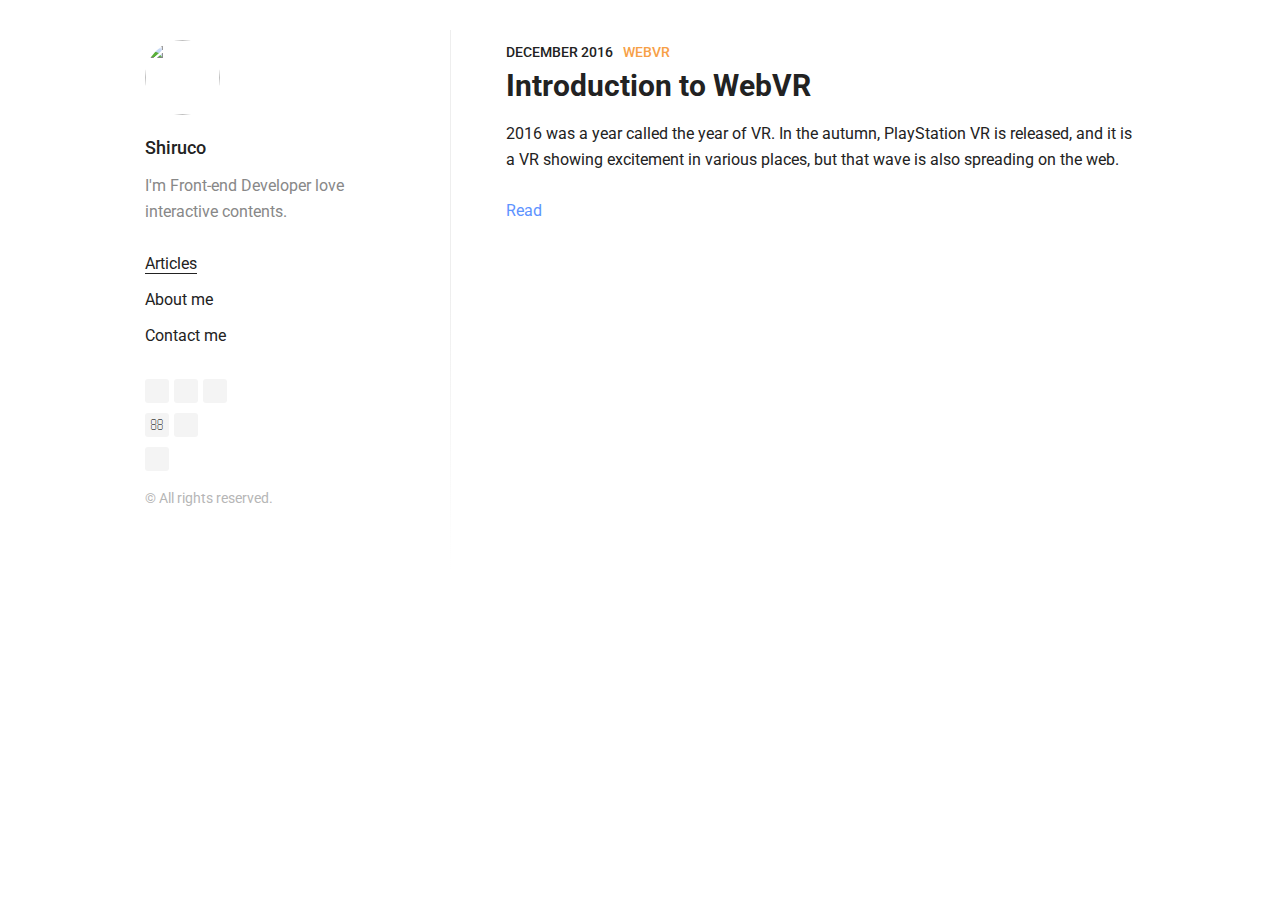
==== commit 08a5b287: "Updates" ====
--- a/index.html
+++ b/index.html
@@ -2,4 +2,4 @@
  <html lang="en"><head><meta charset="utf-8"/><meta http-equiv="X-UA-Compatible" content="IE=edge"/><meta name="viewport" content="width=device-width, initial-scale=1.0 maximum-scale=5.0"/><title data-react-helmet="true">Shiruco log</title><link href="https://fonts.googleapis.com/css?family=Roboto:400,400italic,500,700&amp;subset=latin,cyrillic" rel="stylesheet" type="text/css"/><style>html{-ms-text-size-adjust:100%;-webkit-text-size-adjust:100%}body{margin:0}article,aside,cite,code,details,figcaption,figure,footer,header,hgroup,main,nav,section,small,summary{display:block}article,article ol,article ul,blockquote,body,div,figure,footer,header,input,nav,section{box-sizing:border-box}audio,canvas,progress,video{display:inline-block;vertical-align:baseline}audio:not([controls]){display:none;height:0}[hidden],template{display:none}a{background:transparent}a:active,a:hover{outline:0}abbr{letter-spacing:.1em}abbr[title]{border-bottom:1px dotted}b,strong{font-weight:700}dfn{font-style:italic}mark{background:#ff0;color:#000}small{font-size:70%}sub,sup{font-size:75%;line-height:0;position:relative;vertical-align:baseline}sup{top:-.5em}sub{bottom:-.25em}em,i{line-height:0;position:relative;vertical-align:baseline}img{border:0}svg:not(:root){overflow:hidden}hr{box-sizing:content-box;height:0}pre{overflow:auto}code,kbd,pre,samp{font-family:monospace,monospace}table{border-collapse:collapse;border-spacing:0}td,th{padding:0}img{max-width:100%;display:block;margin:inherit auto}.wrapper{max-width:1070px;margin-left:auto;margin-right:auto}.wrapper:after,.wrapper:before{content:"";display:table}.wrapper:after{clear:both}.content{width:calc(99.9% * 2/3 - 10px)}.content:nth-child(1n){float:left;margin-right:30px;clear:none}.content:last-child{margin-right:0}.content:nth-child(3n){margin-right:0;float:right}.content:nth-child(3n+1){clear:both}.main-inner{padding:40px 35px}@media screen and (max-width:1100px){.content{width:calc(99.9% * 2/4 - 15px)}.content:nth-child(1n){float:left;margin-right:30px;clear:none}.content:last-child{margin-right:0}.content:nth-child(4n){margin-right:0;float:right}.content:nth-child(4n+1){clear:both}.main-inner{padding:35px 20px}}@media screen and (max-width:900px){.content{width:calc(99.9% * 7/12 - 12.5px)}.content:nth-child(1n){float:left;margin-right:30px;clear:none}.content:last-child{margin-right:0}.content:nth-child(12n){margin-right:0;float:right}.content:nth-child(12n+1){clear:both}.main-inner{padding:30px 20px}}@media screen and (max-width:500px){.content{width:calc(99.9% * 4/4 - 0px)}.content:nth-child(1n){float:left;margin-right:30px;clear:none}.content:last-child{margin-right:0}.content:nth-child(4n){margin-right:0;float:right}.content:nth-child(4n+1){clear:both}.main-inner{padding:25px 20px}}@media screen and (min-width:40em){.floatLeft{float:left}}@media screen and (min-width:40em){.floatCenter{margin-left:auto;margin-right:auto}}@media screen and (min-width:40em){.floatRight{float:right}}@media screen and (min-width:40em){body,html{margin:0;width:100%;max-width:none}}html{box-sizing:border-box;font-size:16px;font-size:100%;font-family:Roboto,Arial,sans-serif;color:#222;-ms-text-size-adjust:100%;-webkit-text-size-adjust:100%}@media screen and (min-width:40em){html{font-size:18px;font-size:1.125rem}}*,:after,:before{box-sizing:inherit}body{margin:0}footer{display:block}body>footer{margin:0 auto;width:80%}header,main,section{display:block}a{background:transparent;color:#222;text-decoration:none;-webkit-transition:all .3s;transition:all .3s}a:active,a:hover{outline:0}a:active,a:hover{color:#222}article{display:block;margin:0 auto;width:80%}@media screen and (min-width:40em){article{max-width:945px;max-width:52.5rem}}audio{display:inline-block;vertical-align:baseline}audio:not([controls]){display:none;height:0}canvas{display:inline-block;vertical-align:baseline}pre{overflow:auto}code,kbd,pre,samp{font-family:monospace,monospace}code{padding:26px;padding:1.625rem;display:block}@media screen and (min-width:40em){code{padding:31px;padding:1.722222222222222rem}}details,figcaption,summary{display:block}figcaption{line-height:26px;line-height:1.625rem;color:#222;font-size:.8125rem;font-style:italic;margin-bottom:0;text-align:center}@media screen and (min-width:40em){figcaption{line-height:31px;line-height:1.722222222222222rem;margin-bottom:0}}figure{display:block}@media screen and (min-width:40em){figure.floatLeft,figure.floatRight{max-width:315px;max-width:17.5rem;padding:0 31px;padding:0 1.722222222222222rem}}@media screen and (min-width:40em){figure.floatLeft blockquote,figure.floatRight blockquote{padding:0;text-align:left}}@media screen and (min-width:40em){figure.floatLeft blockquote p,figure.floatRight blockquote p{font-size:19.2px;font-size:1.2rem;line-height:31px;line-height:1.722222222222222rem}}h1{font-size:40px;font-size:2.5rem;line-height:52px;line-height:3.25rem;margin-top:104px;margin-top:6.5rem;margin-bottom:26px;margin-bottom:1.625rem}h2{font-size:27px;font-size:1.6875rem;line-height:39px;line-height:2.4375rem;margin-top:65px;margin-top:4.0625rem;margin-bottom:13px;margin-bottom:.8125rem}h3{font-size:22px;font-size:1.375rem;margin-top:52px;margin-top:3.25rem}h3,h4{line-height:26px;line-height:1.625rem;margin-bottom:13px;margin-bottom:.8125rem}h4{font-size:19.2px;font-size:1.2rem;margin-top:39px;margin-top:2.4375rem}h5,h6{font-size:16px;font-size:1rem;line-height:26px;line-height:1.625rem;margin-top:65px;margin-top:4.0625rem;margin-bottom:13px;margin-bottom:.8125rem}@media screen and (min-width:40em){h1{font-size:40px;font-size:2.5rem;line-height:62px;line-height:3.444444444444445rem;margin-top:124px;margin-top:6.888888888888889rem;margin-bottom:31px;margin-bottom:1.722222222222222rem}h2{font-size:27px;font-size:1.6875rem;line-height:46.5px;line-height:2.583333333333334rem;margin-top:77.5px;margin-top:4.305555555555556rem;margin-bottom:15.5px;margin-bottom:.861111111111111rem}h3{font-size:22px;font-size:1.375rem;margin-top:62px;margin-top:3.444444444444445rem}h3,h4{line-height:31px;line-height:1.722222222222222rem;margin-bottom:15.5px;margin-bottom:.861111111111111rem}h4{font-size:19.2px;font-size:1.2rem;margin-top:46.5px;margin-top:2.583333333333334rem}h5,h6{font-size:16px;font-size:1rem;line-height:31px;line-height:1.722222222222222rem;margin-top:77.5px;margin-top:4.305555555555556rem;margin-bottom:15.5px;margin-bottom:.861111111111111rem}}h1+h2{margin-top:26px;margin-top:1.625rem}@media screen and (min-width:40em){h1+h2{margin-top:31px;margin-top:1.722222222222222rem}}h2+h3,h3+h4,h4+h5{margin-top:13px;margin-top:.8125rem}@media screen and (min-width:40em){h2+h3,h3+h4,h4+h5{margin-top:15.5px;margin-top:.861111111111111rem}}h5+h6{margin-top:-13px;margin-top:-.8125rem}@media screen and (min-width:40em){h5+h6{margin-top:-15.5px;margin-top:-.861111111111111rem}}h6{font-style:italic;font-weight:400}hgroup,hr{display:block}hr{margin-top:52px;margin-bottom:52px;box-sizing:content-box;border:0;color:#222;height:26px;height:1.625rem;margin:3.25rem auto;background-size:100% 26px;background-size:100% 1.625rem;background-image:-webkit-linear-gradient(top,transparent 1px,transparent 11px,#222 0,#222 15px,transparent 0,transparent 26px);background-image:linear-gradient(180deg,transparent 1px,transparent 11px,#222 0,#222 15px,transparent 0,transparent 26px);width:100px}@media screen and (min-width:40em){hr{background-size:100% 31px;background-size:100% 1.722222222222222rem;background-image:-webkit-linear-gradient(top,transparent 1px,transparent 13.5px,#222 0,#222 17.5px,transparent 0,transparent 31px);background-image:linear-gradient(180deg,transparent 1px,transparent 13.5px,#222 0,#222 17.5px,transparent 0,transparent 31px);margin-top:62px;margin-top:3.444444444444445rem;margin-bottom:62px;margin-bottom:3.444444444444445rem;height:31px;height:1.722222222222222rem}}img{border:0;max-width:100%;display:block;margin:inherit auto}svg:not(:root){overflow:hidden}ol li,ul li{margin-bottom:0}nav{display:block}progress{display:inline-block;vertical-align:baseline}blockquote{font-style:italic;padding-left:1.4375rem}@media screen and (min-width:40em){blockquote{padding-left:2rem}}cite{display:block;font-style:normal}figure blockquote{padding:26px 0;padding:1.625rem 0}@media screen and (min-width:40em){figure blockquote{padding:62px 0 31px;padding:3.444444444444445rem 0 1.722222222222222rem;text-align:center}}figure blockquote p{font-size:27px;font-size:1.6875rem;line-height:39px;line-height:2.4375rem}@media screen and (min-width:40em){figure blockquote p{font-size:27px;font-size:1.6875rem;line-height:46.5px;line-height:2.583333333333334rem}}table{border-collapse:collapse;border-spacing:0}td,th{padding:0}[hidden],template{display:none}abbr{letter-spacing:.1em}abbr[title]{border-bottom:1px dotted}b,strong{font-weight:700}dfn{font-style:italic}em,i{line-height:0;position:relative;vertical-align:baseline}mark{background:#ff0;color:#000}small{line-height:13px;line-height:.8125rem;font-size:70%}@media screen and (min-width:40em){small{line-height:15.5px;line-height:.861111111111111rem}}sub,sup{font-size:75%;line-height:0;position:relative;vertical-align:baseline}sup{top:-.5em}sub{bottom:-.25em}.attention-grabber{font-size:19.2px;font-size:1.2rem}.alignLeft{text-align:left}.alignCenter{text-align:center}.alignRight{text-align:right}.uppercase{letter-spacing:.1em;text-transform:uppercase}video{display:inline-block;vertical-align:baseline}.description{font-size:calc(12px + 2 * ((100vw - 420px) / 860));line-height:1.6}@media screen and (min-width:1280px){.description{font-size:14px}}@media screen and (max-width:420px){.description{font-size:12px}}.blog-post{margin-bottom:30px}.blog-post:last-child{margin-bottom:10px}.blog-post h2{margin-top:10px;line-height:30px;margin-bottom:20px}.blog-post h2 a:hover{border-bottom:1px solid}.blog-post p{font-size:16px;line-height:26px;margin-bottom:26px}.blog-post time{color:#222}.blog-post .blog-category,.blog-post time{font-size:14px;font-weight:500;text-transform:uppercase}.blog-post .blog-category{color:#f7a046}.blog-post .readmore{font-size:16px;color:#5d93ff}.blog-post .readmore:hover{border-bottom:1px solid}.blog-single{max-width:945px;margin-left:auto;margin-right:auto}.blog-single h1{text-align:center;margin-top:30px}.blog-single .text{line-height:31px;margin-bottom:31px}.blog-single .date-published,.blog-single .text :not(div),.blog-single h1{max-width:630px;margin-left:auto;margin-right:auto}.blog-single .text img{max-width:100%;height:auto}.blog-single .footer{max-width:630px;margin-left:auto;margin-right:auto;line-height:31px;margin-bottom:31px}.gohome{position:fixed;left:20px;font-size:16px;text-align:center;padding:8px 16px;color:#999;background:#f4f4f4;font-weight:400;border-radius:3px}.gohome:focus,.gohome:hover{color:#444;background:#f4f4f4;border:0}@media (max-width:900px){.blog-single h1{margin-top:15px}.blog-single .footer,.blog-single .text{padding:0 15px;line-height:26px;margin-bottom:26px}.gohome{position:static;margin:20px auto 0;text-align:center;width:85px;display:block}}p>code,span>code{white-space:pre;white-space:pre-wrap;white-space:pre-line;white-space:-pre-wrap;white-space:-o-pre-wrap;white-space:-moz-pre-wrap;white-space:-hp-pre-wrap;word-wrap:break-word;display:inline;font-family:Inconsolata,monospace,serif;max-width:100%;overflow:auto;padding:.25em .5em}p>code,pre code,span>code{border-radius:3px;background:#f8f8f8}pre code{display:block;overflow-x:auto;padding:.5em 1em;color:#333}.hljs-comment,.hljs-quote{color:#998;font-style:italic}.hljs-keyword,.hljs-selector-tag,.hljs-subst{color:#333;font-weight:700}.hljs-literal,.hljs-number,.hljs-tag .hljs-attr,.hljs-template-variable,.hljs-variable{color:teal}.hljs-doctag,.hljs-string{color:#d14}.hljs-section,.hljs-selector-id,.hljs-title{color:#900;font-weight:700}.hljs-subst{font-weight:400}.hljs-class .hljs-title,.hljs-type{color:#458;font-weight:700}.hljs-attribute,.hljs-name,.hljs-tag{color:navy;font-weight:400}.hljs-link,.hljs-regexp{color:#009926}.hljs-bullet,.hljs-symbol{color:#990073}.hljs-built_in,.hljs-builtin-name{color:#0086b3}.hljs-meta{color:#999;font-weight:700}.hljs-deletion{background:#fdd}.hljs-addition{background:#dfd}.hljs-emphasis{font-style:italic}.hljs-strong{font-weight:700}.blog-nav{margin:20px 0 10px}.blog-nav ul{list-style:none;padding-left:0}.blog-nav ul li{margin:10px 0}.blog-nav ul li a{font-size:16px;line-height:26px;margin-bottom:26px;border-bottom:0;font-weight:400;color:#222}.blog-nav ul li a.current,.blog-nav ul li a:hover{border-bottom:1px solid}.blog-social{margin-top:30px}.blog-social ul:after,.blog-social ul:before{content:" ";display:table}.blog-social ul:after{clear:both}.blog-social ul{list-style:none;padding:0;margin:10px 0;zoom:1}.blog-social ul>li{float:left;margin-right:5px;text-align:center;height:24px;width:24px;border-radius:3px;background:#f4f4f4}.blog-social ul>li:hover{background:#f4f4f4}.blog-social ul>li>a{border-bottom:0}.blog-social ul>li>a>i{color:#606060;font-size:14px;line-height:24px}.blog-social ul>li:hover a>i{color:#444}/*!
  *  Font Awesome 4.5.0 by @davegandy - http://fontawesome.io - @fontawesome
  *  License - http://fontawesome.io/license (Font: SIL OFL 1.1, CSS: MIT License)
- */@font-face{font-family:FontAwesome;src:url(/shiruco-log/32400f4e08932a94d8bfd2422702c446.eot);src:url(/shiruco-log/32400f4e08932a94d8bfd2422702c446.eot?#iefix&v=4.5.0) format("embedded-opentype"),url(/shiruco-log/db812d8a70a4e88e888744c1c9a27e89.woff2) format("woff2"),url(/shiruco-log/a35720c2fed2c7f043bc7e4ffb45e073.woff) format("woff"),url(/shiruco-log/a3de2170e4e9df77161ea5d3f31b2668.ttf) format("truetype"),url([data-uri]) format("svg");font-weight:400;font-style:normal}.fa{display:inline-block;font:normal normal normal 14px/1 FontAwesome;font-size:inherit;text-rendering:auto;-webkit-font-smoothing:antialiased;-moz-osx-font-smoothing:grayscale}.fa-lg{font-size:1.33333333em;line-height:.75em;vertical-align:-15%}.fa-2x{font-size:2em}.fa-3x{font-size:3em}.fa-4x{font-size:4em}.fa-5x{font-size:5em}.fa-fw{width:1.28571429em;text-align:center}.fa-ul{padding-left:0;margin-left:2.14285714em;list-style-type:none}.fa-ul>li{position:relative}.fa-li{position:absolute;left:-2.14285714em;width:2.14285714em;top:.14285714em;text-align:center}.fa-li.fa-lg{left:-1.85714286em}.fa-border{padding:.2em .25em .15em;border:.08em solid #eee;border-radius:.1em}.fa-pull-left{float:left}.fa-pull-right{float:right}.fa.fa-pull-left{margin-right:.3em}.fa.fa-pull-right{margin-left:.3em}.pull-right{float:right}.pull-left{float:left}.fa.pull-left{margin-right:.3em}.fa.pull-right{margin-left:.3em}.fa-spin{-webkit-animation:fa-spin 2s infinite linear;animation:fa-spin 2s infinite linear}.fa-pulse{-webkit-animation:fa-spin 1s infinite steps(8);animation:fa-spin 1s infinite steps(8)}@-webkit-keyframes fa-spin{0%{-webkit-transform:rotate(0deg);transform:rotate(0deg)}to{-webkit-transform:rotate(359deg);transform:rotate(359deg)}}@keyframes fa-spin{0%{-webkit-transform:rotate(0deg);transform:rotate(0deg)}to{-webkit-transform:rotate(359deg);transform:rotate(359deg)}}.fa-rotate-90{filter:progid:DXImageTransform.Microsoft.BasicImage(rotation=1);-webkit-transform:rotate(90deg);transform:rotate(90deg)}.fa-rotate-180{filter:progid:DXImageTransform.Microsoft.BasicImage(rotation=2);-webkit-transform:rotate(180deg);transform:rotate(180deg)}.fa-rotate-270{filter:progid:DXImageTransform.Microsoft.BasicImage(rotation=3);-webkit-transform:rotate(270deg);transform:rotate(270deg)}.fa-flip-horizontal{filter:progid:DXImageTransform.Microsoft.BasicImage(rotation=0,mirror=1);-webkit-transform:scaleX(-1);transform:scaleX(-1)}.fa-flip-vertical{filter:progid:DXImageTransform.Microsoft.BasicImage(rotation=2,mirror=1);-webkit-transform:scaleY(-1);transform:scaleY(-1)}:root .fa-flip-horizontal,:root .fa-flip-vertical,:root .fa-rotate-90,:root .fa-rotate-180,:root .fa-rotate-270{-webkit-filter:none;filter:none}.fa-stack{position:relative;display:inline-block;width:2em;height:2em;line-height:2em;vertical-align:middle}.fa-stack-1x,.fa-stack-2x{position:absolute;left:0;width:100%;text-align:center}.fa-stack-1x{line-height:inherit}.fa-stack-2x{font-size:2em}.fa-inverse{color:#fff}.fa-glass:before{content:"\F000"}.fa-music:before{content:"\F001"}.fa-search:before{content:"\F002"}.fa-envelope-o:before{content:"\F003"}.fa-heart:before{content:"\F004"}.fa-star:before{content:"\F005"}.fa-star-o:before{content:"\F006"}.fa-user:before{content:"\F007"}.fa-film:before{content:"\F008"}.fa-th-large:before{content:"\F009"}.fa-th:before{content:"\F00A"}.fa-th-list:before{content:"\F00B"}.fa-check:before{content:"\F00C"}.fa-close:before,.fa-remove:before,.fa-times:before{content:"\F00D"}.fa-search-plus:before{content:"\F00E"}.fa-search-minus:before{content:"\F010"}.fa-power-off:before{content:"\F011"}.fa-signal:before{content:"\F012"}.fa-cog:before,.fa-gear:before{content:"\F013"}.fa-trash-o:before{content:"\F014"}.fa-home:before{content:"\F015"}.fa-file-o:before{content:"\F016"}.fa-clock-o:before{content:"\F017"}.fa-road:before{content:"\F018"}.fa-download:before{content:"\F019"}.fa-arrow-circle-o-down:before{content:"\F01A"}.fa-arrow-circle-o-up:before{content:"\F01B"}.fa-inbox:before{content:"\F01C"}.fa-play-circle-o:before{content:"\F01D"}.fa-repeat:before,.fa-rotate-right:before{content:"\F01E"}.fa-refresh:before{content:"\F021"}.fa-list-alt:before{content:"\F022"}.fa-lock:before{content:"\F023"}.fa-flag:before{content:"\F024"}.fa-headphones:before{content:"\F025"}.fa-volume-off:before{content:"\F026"}.fa-volume-down:before{content:"\F027"}.fa-volume-up:before{content:"\F028"}.fa-qrcode:before{content:"\F029"}.fa-barcode:before{content:"\F02A"}.fa-tag:before{content:"\F02B"}.fa-tags:before{content:"\F02C"}.fa-book:before{content:"\F02D"}.fa-bookmark:before{content:"\F02E"}.fa-print:before{content:"\F02F"}.fa-camera:before{content:"\F030"}.fa-font:before{content:"\F031"}.fa-bold:before{content:"\F032"}.fa-italic:before{content:"\F033"}.fa-text-height:before{content:"\F034"}.fa-text-width:before{content:"\F035"}.fa-align-left:before{content:"\F036"}.fa-align-center:before{content:"\F037"}.fa-align-right:before{content:"\F038"}.fa-align-justify:before{content:"\F039"}.fa-list:before{content:"\F03A"}.fa-dedent:before,.fa-outdent:before{content:"\F03B"}.fa-indent:before{content:"\F03C"}.fa-video-camera:before{content:"\F03D"}.fa-image:before,.fa-photo:before,.fa-picture-o:before{content:"\F03E"}.fa-pencil:before{content:"\F040"}.fa-map-marker:before{content:"\F041"}.fa-adjust:before{content:"\F042"}.fa-tint:before{content:"\F043"}.fa-edit:before,.fa-pencil-square-o:before{content:"\F044"}.fa-share-square-o:before{content:"\F045"}.fa-check-square-o:before{content:"\F046"}.fa-arrows:before{content:"\F047"}.fa-step-backward:before{content:"\F048"}.fa-fast-backward:before{content:"\F049"}.fa-backward:before{content:"\F04A"}.fa-play:before{content:"\F04B"}.fa-pause:before{content:"\F04C"}.fa-stop:before{content:"\F04D"}.fa-forward:before{content:"\F04E"}.fa-fast-forward:before{content:"\F050"}.fa-step-forward:before{content:"\F051"}.fa-eject:before{content:"\F052"}.fa-chevron-left:before{content:"\F053"}.fa-chevron-right:before{content:"\F054"}.fa-plus-circle:before{content:"\F055"}.fa-minus-circle:before{content:"\F056"}.fa-times-circle:before{content:"\F057"}.fa-check-circle:before{content:"\F058"}.fa-question-circle:before{content:"\F059"}.fa-info-circle:before{content:"\F05A"}.fa-crosshairs:before{content:"\F05B"}.fa-times-circle-o:before{content:"\F05C"}.fa-check-circle-o:before{content:"\F05D"}.fa-ban:before{content:"\F05E"}.fa-arrow-left:before{content:"\F060"}.fa-arrow-right:before{content:"\F061"}.fa-arrow-up:before{content:"\F062"}.fa-arrow-down:before{content:"\F063"}.fa-mail-forward:before,.fa-share:before{content:"\F064"}.fa-expand:before{content:"\F065"}.fa-compress:before{content:"\F066"}.fa-plus:before{content:"\F067"}.fa-minus:before{content:"\F068"}.fa-asterisk:before{content:"\F069"}.fa-exclamation-circle:before{content:"\F06A"}.fa-gift:before{content:"\F06B"}.fa-leaf:before{content:"\F06C"}.fa-fire:before{content:"\F06D"}.fa-eye:before{content:"\F06E"}.fa-eye-slash:before{content:"\F070"}.fa-exclamation-triangle:before,.fa-warning:before{content:"\F071"}.fa-plane:before{content:"\F072"}.fa-calendar:before{content:"\F073"}.fa-random:before{content:"\F074"}.fa-comment:before{content:"\F075"}.fa-magnet:before{content:"\F076"}.fa-chevron-up:before{content:"\F077"}.fa-chevron-down:before{content:"\F078"}.fa-retweet:before{content:"\F079"}.fa-shopping-cart:before{content:"\F07A"}.fa-folder:before{content:"\F07B"}.fa-folder-open:before{content:"\F07C"}.fa-arrows-v:before{content:"\F07D"}.fa-arrows-h:before{content:"\F07E"}.fa-bar-chart-o:before,.fa-bar-chart:before{content:"\F080"}.fa-twitter-square:before{content:"\F081"}.fa-facebook-square:before{content:"\F082"}.fa-camera-retro:before{content:"\F083"}.fa-key:before{content:"\F084"}.fa-cogs:before,.fa-gears:before{content:"\F085"}.fa-comments:before{content:"\F086"}.fa-thumbs-o-up:before{content:"\F087"}.fa-thumbs-o-down:before{content:"\F088"}.fa-star-half:before{content:"\F089"}.fa-heart-o:before{content:"\F08A"}.fa-sign-out:before{content:"\F08B"}.fa-linkedin-square:before{content:"\F08C"}.fa-thumb-tack:before{content:"\F08D"}.fa-external-link:before{content:"\F08E"}.fa-sign-in:before{content:"\F090"}.fa-trophy:before{content:"\F091"}.fa-github-square:before{content:"\F092"}.fa-upload:before{content:"\F093"}.fa-lemon-o:before{content:"\F094"}.fa-phone:before{content:"\F095"}.fa-square-o:before{content:"\F096"}.fa-bookmark-o:before{content:"\F097"}.fa-phone-square:before{content:"\F098"}.fa-twitter:before{content:"\F099"}.fa-facebook-f:before,.fa-facebook:before{content:"\F09A"}.fa-github:before{content:"\F09B"}.fa-unlock:before{content:"\F09C"}.fa-credit-card:before{content:"\F09D"}.fa-feed:before,.fa-rss:before{content:"\F09E"}.fa-hdd-o:before{content:"\F0A0"}.fa-bullhorn:before{content:"\F0A1"}.fa-bell:before{content:"\F0F3"}.fa-certificate:before{content:"\F0A3"}.fa-hand-o-right:before{content:"\F0A4"}.fa-hand-o-left:before{content:"\F0A5"}.fa-hand-o-up:before{content:"\F0A6"}.fa-hand-o-down:before{content:"\F0A7"}.fa-arrow-circle-left:before{content:"\F0A8"}.fa-arrow-circle-right:before{content:"\F0A9"}.fa-arrow-circle-up:before{content:"\F0AA"}.fa-arrow-circle-down:before{content:"\F0AB"}.fa-globe:before{content:"\F0AC"}.fa-wrench:before{content:"\F0AD"}.fa-tasks:before{content:"\F0AE"}.fa-filter:before{content:"\F0B0"}.fa-briefcase:before{content:"\F0B1"}.fa-arrows-alt:before{content:"\F0B2"}.fa-group:before,.fa-users:before{content:"\F0C0"}.fa-chain:before,.fa-link:before{content:"\F0C1"}.fa-cloud:before{content:"\F0C2"}.fa-flask:before{content:"\F0C3"}.fa-cut:before,.fa-scissors:before{content:"\F0C4"}.fa-copy:before,.fa-files-o:before{content:"\F0C5"}.fa-paperclip:before{content:"\F0C6"}.fa-floppy-o:before,.fa-save:before{content:"\F0C7"}.fa-square:before{content:"\F0C8"}.fa-bars:before,.fa-navicon:before,.fa-reorder:before{content:"\F0C9"}.fa-list-ul:before{content:"\F0CA"}.fa-list-ol:before{content:"\F0CB"}.fa-strikethrough:before{content:"\F0CC"}.fa-underline:before{content:"\F0CD"}.fa-table:before{content:"\F0CE"}.fa-magic:before{content:"\F0D0"}.fa-truck:before{content:"\F0D1"}.fa-pinterest:before{content:"\F0D2"}.fa-pinterest-square:before{content:"\F0D3"}.fa-google-plus-square:before{content:"\F0D4"}.fa-google-plus:before{content:"\F0D5"}.fa-money:before{content:"\F0D6"}.fa-caret-down:before{content:"\F0D7"}.fa-caret-up:before{content:"\F0D8"}.fa-caret-left:before{content:"\F0D9"}.fa-caret-right:before{content:"\F0DA"}.fa-columns:before{content:"\F0DB"}.fa-sort:before,.fa-unsorted:before{content:"\F0DC"}.fa-sort-desc:before,.fa-sort-down:before{content:"\F0DD"}.fa-sort-asc:before,.fa-sort-up:before{content:"\F0DE"}.fa-envelope:before{content:"\F0E0"}.fa-linkedin:before{content:"\F0E1"}.fa-rotate-left:before,.fa-undo:before{content:"\F0E2"}.fa-gavel:before,.fa-legal:before{content:"\F0E3"}.fa-dashboard:before,.fa-tachometer:before{content:"\F0E4"}.fa-comment-o:before{content:"\F0E5"}.fa-comments-o:before{content:"\F0E6"}.fa-bolt:before,.fa-flash:before{content:"\F0E7"}.fa-sitemap:before{content:"\F0E8"}.fa-umbrella:before{content:"\F0E9"}.fa-clipboard:before,.fa-paste:before{content:"\F0EA"}.fa-lightbulb-o:before{content:"\F0EB"}.fa-exchange:before{content:"\F0EC"}.fa-cloud-download:before{content:"\F0ED"}.fa-cloud-upload:before{content:"\F0EE"}.fa-user-md:before{content:"\F0F0"}.fa-stethoscope:before{content:"\F0F1"}.fa-suitcase:before{content:"\F0F2"}.fa-bell-o:before{content:"\F0A2"}.fa-coffee:before{content:"\F0F4"}.fa-cutlery:before{content:"\F0F5"}.fa-file-text-o:before{content:"\F0F6"}.fa-building-o:before{content:"\F0F7"}.fa-hospital-o:before{content:"\F0F8"}.fa-ambulance:before{content:"\F0F9"}.fa-medkit:before{content:"\F0FA"}.fa-fighter-jet:before{content:"\F0FB"}.fa-beer:before{content:"\F0FC"}.fa-h-square:before{content:"\F0FD"}.fa-plus-square:before{content:"\F0FE"}.fa-angle-double-left:before{content:"\F100"}.fa-angle-double-right:before{content:"\F101"}.fa-angle-double-up:before{content:"\F102"}.fa-angle-double-down:before{content:"\F103"}.fa-angle-left:before{content:"\F104"}.fa-angle-right:before{content:"\F105"}.fa-angle-up:before{content:"\F106"}.fa-angle-down:before{content:"\F107"}.fa-desktop:before{content:"\F108"}.fa-laptop:before{content:"\F109"}.fa-tablet:before{content:"\F10A"}.fa-mobile-phone:before,.fa-mobile:before{content:"\F10B"}.fa-circle-o:before{content:"\F10C"}.fa-quote-left:before{content:"\F10D"}.fa-quote-right:before{content:"\F10E"}.fa-spinner:before{content:"\F110"}.fa-circle:before{content:"\F111"}.fa-mail-reply:before,.fa-reply:before{content:"\F112"}.fa-github-alt:before{content:"\F113"}.fa-folder-o:before{content:"\F114"}.fa-folder-open-o:before{content:"\F115"}.fa-smile-o:before{content:"\F118"}.fa-frown-o:before{content:"\F119"}.fa-meh-o:before{content:"\F11A"}.fa-gamepad:before{content:"\F11B"}.fa-keyboard-o:before{content:"\F11C"}.fa-flag-o:before{content:"\F11D"}.fa-flag-checkered:before{content:"\F11E"}.fa-terminal:before{content:"\F120"}.fa-code:before{content:"\F121"}.fa-mail-reply-all:before,.fa-reply-all:before{content:"\F122"}.fa-star-half-empty:before,.fa-star-half-full:before,.fa-star-half-o:before{content:"\F123"}.fa-location-arrow:before{content:"\F124"}.fa-crop:before{content:"\F125"}.fa-code-fork:before{content:"\F126"}.fa-chain-broken:before,.fa-unlink:before{content:"\F127"}.fa-question:before{content:"\F128"}.fa-info:before{content:"\F129"}.fa-exclamation:before{content:"\F12A"}.fa-superscript:before{content:"\F12B"}.fa-subscript:before{content:"\F12C"}.fa-eraser:before{content:"\F12D"}.fa-puzzle-piece:before{content:"\F12E"}.fa-microphone:before{content:"\F130"}.fa-microphone-slash:before{content:"\F131"}.fa-shield:before{content:"\F132"}.fa-calendar-o:before{content:"\F133"}.fa-fire-extinguisher:before{content:"\F134"}.fa-rocket:before{content:"\F135"}.fa-maxcdn:before{content:"\F136"}.fa-chevron-circle-left:before{content:"\F137"}.fa-chevron-circle-right:before{content:"\F138"}.fa-chevron-circle-up:before{content:"\F139"}.fa-chevron-circle-down:before{content:"\F13A"}.fa-html5:before{content:"\F13B"}.fa-css3:before{content:"\F13C"}.fa-anchor:before{content:"\F13D"}.fa-unlock-alt:before{content:"\F13E"}.fa-bullseye:before{content:"\F140"}.fa-ellipsis-h:before{content:"\F141"}.fa-ellipsis-v:before{content:"\F142"}.fa-rss-square:before{content:"\F143"}.fa-play-circle:before{content:"\F144"}.fa-ticket:before{content:"\F145"}.fa-minus-square:before{content:"\F146"}.fa-minus-square-o:before{content:"\F147"}.fa-level-up:before{content:"\F148"}.fa-level-down:before{content:"\F149"}.fa-check-square:before{content:"\F14A"}.fa-pencil-square:before{content:"\F14B"}.fa-external-link-square:before{content:"\F14C"}.fa-share-square:before{content:"\F14D"}.fa-compass:before{content:"\F14E"}.fa-caret-square-o-down:before,.fa-toggle-down:before{content:"\F150"}.fa-caret-square-o-up:before,.fa-toggle-up:before{content:"\F151"}.fa-caret-square-o-right:before,.fa-toggle-right:before{content:"\F152"}.fa-eur:before,.fa-euro:before{content:"\F153"}.fa-gbp:before{content:"\F154"}.fa-dollar:before,.fa-usd:before{content:"\F155"}.fa-inr:before,.fa-rupee:before{content:"\F156"}.fa-cny:before,.fa-jpy:before,.fa-rmb:before,.fa-yen:before{content:"\F157"}.fa-rouble:before,.fa-rub:before,.fa-ruble:before{content:"\F158"}.fa-krw:before,.fa-won:before{content:"\F159"}.fa-bitcoin:before,.fa-btc:before{content:"\F15A"}.fa-file:before{content:"\F15B"}.fa-file-text:before{content:"\F15C"}.fa-sort-alpha-asc:before{content:"\F15D"}.fa-sort-alpha-desc:before{content:"\F15E"}.fa-sort-amount-asc:before{content:"\F160"}.fa-sort-amount-desc:before{content:"\F161"}.fa-sort-numeric-asc:before{content:"\F162"}.fa-sort-numeric-desc:before{content:"\F163"}.fa-thumbs-up:before{content:"\F164"}.fa-thumbs-down:before{content:"\F165"}.fa-youtube-square:before{content:"\F166"}.fa-youtube:before{content:"\F167"}.fa-xing:before{content:"\F168"}.fa-xing-square:before{content:"\F169"}.fa-youtube-play:before{content:"\F16A"}.fa-dropbox:before{content:"\F16B"}.fa-stack-overflow:before{content:"\F16C"}.fa-instagram:before{content:"\F16D"}.fa-flickr:before{content:"\F16E"}.fa-adn:before{content:"\F170"}.fa-bitbucket:before{content:"\F171"}.fa-bitbucket-square:before{content:"\F172"}.fa-tumblr:before{content:"\F173"}.fa-tumblr-square:before{content:"\F174"}.fa-long-arrow-down:before{content:"\F175"}.fa-long-arrow-up:before{content:"\F176"}.fa-long-arrow-left:before{content:"\F177"}.fa-long-arrow-right:before{content:"\F178"}.fa-apple:before{content:"\F179"}.fa-windows:before{content:"\F17A"}.fa-android:before{content:"\F17B"}.fa-linux:before{content:"\F17C"}.fa-dribbble:before{content:"\F17D"}.fa-skype:before{content:"\F17E"}.fa-foursquare:before{content:"\F180"}.fa-trello:before{content:"\F181"}.fa-female:before{content:"\F182"}.fa-male:before{content:"\F183"}.fa-gittip:before,.fa-gratipay:before{content:"\F184"}.fa-sun-o:before{content:"\F185"}.fa-moon-o:before{content:"\F186"}.fa-archive:before{content:"\F187"}.fa-bug:before{content:"\F188"}.fa-vk:before{content:"\F189"}.fa-weibo:before{content:"\F18A"}.fa-renren:before{content:"\F18B"}.fa-pagelines:before{content:"\F18C"}.fa-stack-exchange:before{content:"\F18D"}.fa-arrow-circle-o-right:before{content:"\F18E"}.fa-arrow-circle-o-left:before{content:"\F190"}.fa-caret-square-o-left:before,.fa-toggle-left:before{content:"\F191"}.fa-dot-circle-o:before{content:"\F192"}.fa-wheelchair:before{content:"\F193"}.fa-vimeo-square:before{content:"\F194"}.fa-try:before,.fa-turkish-lira:before{content:"\F195"}.fa-plus-square-o:before{content:"\F196"}.fa-space-shuttle:before{content:"\F197"}.fa-slack:before{content:"\F198"}.fa-envelope-square:before{content:"\F199"}.fa-wordpress:before{content:"\F19A"}.fa-openid:before{content:"\F19B"}.fa-bank:before,.fa-institution:before,.fa-university:before{content:"\F19C"}.fa-graduation-cap:before,.fa-mortar-board:before{content:"\F19D"}.fa-yahoo:before{content:"\F19E"}.fa-google:before{content:"\F1A0"}.fa-reddit:before{content:"\F1A1"}.fa-reddit-square:before{content:"\F1A2"}.fa-stumbleupon-circle:before{content:"\F1A3"}.fa-stumbleupon:before{content:"\F1A4"}.fa-delicious:before{content:"\F1A5"}.fa-digg:before{content:"\F1A6"}.fa-pied-piper:before{content:"\F1A7"}.fa-pied-piper-alt:before{content:"\F1A8"}.fa-drupal:before{content:"\F1A9"}.fa-joomla:before{content:"\F1AA"}.fa-language:before{content:"\F1AB"}.fa-fax:before{content:"\F1AC"}.fa-building:before{content:"\F1AD"}.fa-child:before{content:"\F1AE"}.fa-paw:before{content:"\F1B0"}.fa-spoon:before{content:"\F1B1"}.fa-cube:before{content:"\F1B2"}.fa-cubes:before{content:"\F1B3"}.fa-behance:before{content:"\F1B4"}.fa-behance-square:before{content:"\F1B5"}.fa-steam:before{content:"\F1B6"}.fa-steam-square:before{content:"\F1B7"}.fa-recycle:before{content:"\F1B8"}.fa-automobile:before,.fa-car:before{content:"\F1B9"}.fa-cab:before,.fa-taxi:before{content:"\F1BA"}.fa-tree:before{content:"\F1BB"}.fa-spotify:before{content:"\F1BC"}.fa-deviantart:before{content:"\F1BD"}.fa-soundcloud:before{content:"\F1BE"}.fa-database:before{content:"\F1C0"}.fa-file-pdf-o:before{content:"\F1C1"}.fa-file-word-o:before{content:"\F1C2"}.fa-file-excel-o:before{content:"\F1C3"}.fa-file-powerpoint-o:before{content:"\F1C4"}.fa-file-image-o:before,.fa-file-photo-o:before,.fa-file-picture-o:before{content:"\F1C5"}.fa-file-archive-o:before,.fa-file-zip-o:before{content:"\F1C6"}.fa-file-audio-o:before,.fa-file-sound-o:before{content:"\F1C7"}.fa-file-movie-o:before,.fa-file-video-o:before{content:"\F1C8"}.fa-file-code-o:before{content:"\F1C9"}.fa-vine:before{content:"\F1CA"}.fa-codepen:before{content:"\F1CB"}.fa-jsfiddle:before{content:"\F1CC"}.fa-life-bouy:before,.fa-life-buoy:before,.fa-life-ring:before,.fa-life-saver:before,.fa-support:before{content:"\F1CD"}.fa-circle-o-notch:before{content:"\F1CE"}.fa-ra:before,.fa-rebel:before{content:"\F1D0"}.fa-empire:before,.fa-ge:before{content:"\F1D1"}.fa-git-square:before{content:"\F1D2"}.fa-git:before{content:"\F1D3"}.fa-hacker-news:before,.fa-y-combinator-square:before,.fa-yc-square:before{content:"\F1D4"}.fa-tencent-weibo:before{content:"\F1D5"}.fa-qq:before{content:"\F1D6"}.fa-wechat:before,.fa-weixin:before{content:"\F1D7"}.fa-paper-plane:before,.fa-send:before{content:"\F1D8"}.fa-paper-plane-o:before,.fa-send-o:before{content:"\F1D9"}.fa-history:before{content:"\F1DA"}.fa-circle-thin:before{content:"\F1DB"}.fa-header:before{content:"\F1DC"}.fa-paragraph:before{content:"\F1DD"}.fa-sliders:before{content:"\F1DE"}.fa-share-alt:before{content:"\F1E0"}.fa-share-alt-square:before{content:"\F1E1"}.fa-bomb:before{content:"\F1E2"}.fa-futbol-o:before,.fa-soccer-ball-o:before{content:"\F1E3"}.fa-tty:before{content:"\F1E4"}.fa-binoculars:before{content:"\F1E5"}.fa-plug:before{content:"\F1E6"}.fa-slideshare:before{content:"\F1E7"}.fa-twitch:before{content:"\F1E8"}.fa-yelp:before{content:"\F1E9"}.fa-newspaper-o:before{content:"\F1EA"}.fa-wifi:before{content:"\F1EB"}.fa-calculator:before{content:"\F1EC"}.fa-paypal:before{content:"\F1ED"}.fa-google-wallet:before{content:"\F1EE"}.fa-cc-visa:before{content:"\F1F0"}.fa-cc-mastercard:before{content:"\F1F1"}.fa-cc-discover:before{content:"\F1F2"}.fa-cc-amex:before{content:"\F1F3"}.fa-cc-paypal:before{content:"\F1F4"}.fa-cc-stripe:before{content:"\F1F5"}.fa-bell-slash:before{content:"\F1F6"}.fa-bell-slash-o:before{content:"\F1F7"}.fa-trash:before{content:"\F1F8"}.fa-copyright:before{content:"\F1F9"}.fa-at:before{content:"\F1FA"}.fa-eyedropper:before{content:"\F1FB"}.fa-paint-brush:before{content:"\F1FC"}.fa-birthday-cake:before{content:"\F1FD"}.fa-area-chart:before{content:"\F1FE"}.fa-pie-chart:before{content:"\F200"}.fa-line-chart:before{content:"\F201"}.fa-lastfm:before{content:"\F202"}.fa-lastfm-square:before{content:"\F203"}.fa-toggle-off:before{content:"\F204"}.fa-toggle-on:before{content:"\F205"}.fa-bicycle:before{content:"\F206"}.fa-bus:before{content:"\F207"}.fa-ioxhost:before{content:"\F208"}.fa-angellist:before{content:"\F209"}.fa-cc:before{content:"\F20A"}.fa-ils:before,.fa-shekel:before,.fa-sheqel:before{content:"\F20B"}.fa-meanpath:before{content:"\F20C"}.fa-buysellads:before{content:"\F20D"}.fa-connectdevelop:before{content:"\F20E"}.fa-dashcube:before{content:"\F210"}.fa-forumbee:before{content:"\F211"}.fa-leanpub:before{content:"\F212"}.fa-sellsy:before{content:"\F213"}.fa-shirtsinbulk:before{content:"\F214"}.fa-simplybuilt:before{content:"\F215"}.fa-skyatlas:before{content:"\F216"}.fa-cart-plus:before{content:"\F217"}.fa-cart-arrow-down:before{content:"\F218"}.fa-diamond:before{content:"\F219"}.fa-ship:before{content:"\F21A"}.fa-user-secret:before{content:"\F21B"}.fa-motorcycle:before{content:"\F21C"}.fa-street-view:before{content:"\F21D"}.fa-heartbeat:before{content:"\F21E"}.fa-venus:before{content:"\F221"}.fa-mars:before{content:"\F222"}.fa-mercury:before{content:"\F223"}.fa-intersex:before,.fa-transgender:before{content:"\F224"}.fa-transgender-alt:before{content:"\F225"}.fa-venus-double:before{content:"\F226"}.fa-mars-double:before{content:"\F227"}.fa-venus-mars:before{content:"\F228"}.fa-mars-stroke:before{content:"\F229"}.fa-mars-stroke-v:before{content:"\F22A"}.fa-mars-stroke-h:before{content:"\F22B"}.fa-neuter:before{content:"\F22C"}.fa-genderless:before{content:"\F22D"}.fa-facebook-official:before{content:"\F230"}.fa-pinterest-p:before{content:"\F231"}.fa-whatsapp:before{content:"\F232"}.fa-server:before{content:"\F233"}.fa-user-plus:before{content:"\F234"}.fa-user-times:before{content:"\F235"}.fa-bed:before,.fa-hotel:before{content:"\F236"}.fa-viacoin:before{content:"\F237"}.fa-train:before{content:"\F238"}.fa-subway:before{content:"\F239"}.fa-medium:before{content:"\F23A"}.fa-y-combinator:before,.fa-yc:before{content:"\F23B"}.fa-optin-monster:before{content:"\F23C"}.fa-opencart:before{content:"\F23D"}.fa-expeditedssl:before{content:"\F23E"}.fa-battery-4:before,.fa-battery-full:before{content:"\F240"}.fa-battery-3:before,.fa-battery-three-quarters:before{content:"\F241"}.fa-battery-2:before,.fa-battery-half:before{content:"\F242"}.fa-battery-1:before,.fa-battery-quarter:before{content:"\F243"}.fa-battery-0:before,.fa-battery-empty:before{content:"\F244"}.fa-mouse-pointer:before{content:"\F245"}.fa-i-cursor:before{content:"\F246"}.fa-object-group:before{content:"\F247"}.fa-object-ungroup:before{content:"\F248"}.fa-sticky-note:before{content:"\F249"}.fa-sticky-note-o:before{content:"\F24A"}.fa-cc-jcb:before{content:"\F24B"}.fa-cc-diners-club:before{content:"\F24C"}.fa-clone:before{content:"\F24D"}.fa-balance-scale:before{content:"\F24E"}.fa-hourglass-o:before{content:"\F250"}.fa-hourglass-1:before,.fa-hourglass-start:before{content:"\F251"}.fa-hourglass-2:before,.fa-hourglass-half:before{content:"\F252"}.fa-hourglass-3:before,.fa-hourglass-end:before{content:"\F253"}.fa-hourglass:before{content:"\F254"}.fa-hand-grab-o:before,.fa-hand-rock-o:before{content:"\F255"}.fa-hand-paper-o:before,.fa-hand-stop-o:before{content:"\F256"}.fa-hand-scissors-o:before{content:"\F257"}.fa-hand-lizard-o:before{content:"\F258"}.fa-hand-spock-o:before{content:"\F259"}.fa-hand-pointer-o:before{content:"\F25A"}.fa-hand-peace-o:before{content:"\F25B"}.fa-trademark:before{content:"\F25C"}.fa-registered:before{content:"\F25D"}.fa-creative-commons:before{content:"\F25E"}.fa-gg:before{content:"\F260"}.fa-gg-circle:before{content:"\F261"}.fa-tripadvisor:before{content:"\F262"}.fa-odnoklassniki:before{content:"\F263"}.fa-odnoklassniki-square:before{content:"\F264"}.fa-get-pocket:before{content:"\F265"}.fa-wikipedia-w:before{content:"\F266"}.fa-safari:before{content:"\F267"}.fa-chrome:before{content:"\F268"}.fa-firefox:before{content:"\F269"}.fa-opera:before{content:"\F26A"}.fa-internet-explorer:before{content:"\F26B"}.fa-television:before,.fa-tv:before{content:"\F26C"}.fa-contao:before{content:"\F26D"}.fa-500px:before{content:"\F26E"}.fa-amazon:before{content:"\F270"}.fa-calendar-plus-o:before{content:"\F271"}.fa-calendar-minus-o:before{content:"\F272"}.fa-calendar-times-o:before{content:"\F273"}.fa-calendar-check-o:before{content:"\F274"}.fa-industry:before{content:"\F275"}.fa-map-pin:before{content:"\F276"}.fa-map-signs:before{content:"\F277"}.fa-map-o:before{content:"\F278"}.fa-map:before{content:"\F279"}.fa-commenting:before{content:"\F27A"}.fa-commenting-o:before{content:"\F27B"}.fa-houzz:before{content:"\F27C"}.fa-vimeo:before{content:"\F27D"}.fa-black-tie:before{content:"\F27E"}.fa-fonticons:before{content:"\F280"}.fa-reddit-alien:before{content:"\F281"}.fa-edge:before{content:"\F282"}.fa-credit-card-alt:before{content:"\F283"}.fa-codiepie:before{content:"\F284"}.fa-modx:before{content:"\F285"}.fa-fort-awesome:before{content:"\F286"}.fa-usb:before{content:"\F287"}.fa-product-hunt:before{content:"\F288"}.fa-mixcloud:before{content:"\F289"}.fa-scribd:before{content:"\F28A"}.fa-pause-circle:before{content:"\F28B"}.fa-pause-circle-o:before{content:"\F28C"}.fa-stop-circle:before{content:"\F28D"}.fa-stop-circle-o:before{content:"\F28E"}.fa-shopping-bag:before{content:"\F290"}.fa-shopping-basket:before{content:"\F291"}.fa-hashtag:before{content:"\F292"}.fa-bluetooth:before{content:"\F293"}.fa-bluetooth-b:before{content:"\F294"}.fa-percent:before{content:"\F295"}.sidebar{width:calc(99.9% * 1/3 - 20px)}.sidebar:nth-child(1n){float:left;margin-right:30px;clear:none}.sidebar:last-child{margin-right:0}.sidebar:nth-child(3n){margin-right:0;float:right}.sidebar:nth-child(3n+1){clear:both}.sidebar .sidebar-inner{position:relative;padding:40px}.sidebar .sidebar-inner:after{background:#eee;background:-webkit-linear-gradient(top,#eee,#eee 48%,#fff);background:linear-gradient(180deg,#eee 0,#eee 48%,#fff);position:absolute;content:"";width:1px;height:540px;top:30px;right:-10px;bottom:0}.sidebar .sidebar-inner img{display:inline-block;margin-bottom:0;border-radius:50%;background-clip:padding-box}.sidebar .sidebar-inner h1,.sidebar .sidebar-inner h2{font-size:18px;font-weight:500;line-height:18px;margin:20px 0 10px}.sidebar .sidebar-inner p{color:#888;font-size:16px;line-height:26px;margin-bottom:26px}.sidebar .sidebar-inner p.copyright{color:#b6b6b6;font-size:14px}@media (max-width:1100px){.sidebar .sidebar-inner{padding:35px 20px 0}.sidebar{width:calc(99.9% * 1/2 - 15px)}.sidebar:nth-child(1n){float:left;margin-right:30px;clear:none}.sidebar:last-child{margin-right:0}.sidebar:nth-child(2n){margin-right:0;float:right}.sidebar:nth-child(odd){clear:both}}@media (max-width:900px){.sidebar{width:calc(99.9% * 5/12 - 17.5px)}.sidebar:nth-child(1n){float:left;margin-right:30px;clear:none}.sidebar:last-child{margin-right:0}.sidebar:nth-child(12n){margin-right:0;float:right}.sidebar:nth-child(12n+1){clear:both}.sidebar .sidebar-inner{padding:30px 20px 0}}@media (max-width:500px){.sidebar{width:calc(99.9% * 1 - 0px)}.sidebar:nth-child(1n){float:left;margin-right:30px;clear:none}.sidebar:last-child{margin-right:0}.sidebar:nth-child(undefinedn){margin-right:0;float:right}.sidebar:nth-child(undefinedn+1){clear:both}.sidebar .sidebar-inner{padding:25px 20px 0}.sidebar .sidebar-inner:after{display:none}}.blog-page{margin-bottom:40px}.blog-page h1{font-size:calc(20px + 16 * ((100vw - 420px) / 860));margin-top:0}@media screen and (min-width:1280px){.blog-page h1{font-size:36px}}@media screen and (max-width:420px){.blog-page h1{font-size:20px}}.blog-page p{font-size:16px;line-height:26px;margin-bottom:26px}@media (max-width:900px){.blog-single .footer,.blog-single .text{padding:0 15px}}</style></head><body><div id="react-mount"><div class="wrapper" data-reactroot="" data-reactid="1" data-react-checksum="-1915224193"><div data-reactid="2"><!-- react-empty: 3 --><div class="sidebar" data-reactid="4"><div class="sidebar-inner" data-reactid="5"><div class="blog-details" data-reactid="6"><header data-reactid="7"><header data-reactid="8"><a style="text-decoration:none;border-bottom:none;outline:none;" href="/shiruco-log/" data-reactid="9"><img src="/shiruco-log/shiruco-log/3e7d06528928c2afbd12983479cbe7b5.jpg" width="75" height="75" data-reactid="10"/></a><h1 data-reactid="11"><a style="text-decoration:none;border-bottom:none;color:inherit;" href="/shiruco-log/" data-reactid="12"><!-- react-text: 13 --> <!-- /react-text --><!-- react-text: 14 -->Shiruco<!-- /react-text --><!-- react-text: 15 --> <!-- /react-text --></a></h1><p data-reactid="16">I&#x27;m Front-end Developer love interactive contents.</p></header></header></div><div class="blog-options" data-reactid="17"><nav class="blog-nav" data-reactid="18"><ul data-reactid="19"><li data-reactid="20"><a href="/shiruco-log/" class="current" data-reactid="21"> Articles</a></li><li data-reactid="22"><a href="/shiruco-log/about/" data-reactid="23"> About me</a></li><li data-reactid="24"><a href="/shiruco-log/contact/" data-reactid="25"> Contact me</a></li></ul></nav><footer data-reactid="26"><div class="blog-social" data-reactid="27"><ul data-reactid="28"><li data-reactid="29"><a href="https://twitter.com/shiruco621" data-reactid="30"><i class="fa fa-twitter" data-reactid="31"></i></a></li><li data-reactid="32"><a href="https://github.com/shiruco" data-reactid="33"><i class="fa fa-github-alt" data-reactid="34"></i></a></li><li data-reactid="35"><a data-reactid="36"><i class="fa fa-vk" data-reactid="37"></i></a></li></ul><ul data-reactid="38"><li data-reactid="39"><a href="shiruco621@gmail.com" data-reactid="40"><i class="fa fa-envelope-o" data-reactid="41"></i></a></li><li data-reactid="42"><a data-reactid="43"><i class="fa fa-paper-plane" data-reactid="44"></i></a></li></ul><ul data-reactid="45"><li data-reactid="46"><a data-reactid="47"><i class="fa fa-rss" data-reactid="48"></i></a></li></ul></div><p class="copyright" data-reactid="49">© All rights reserved.</p></footer></div></div></div><div class="content" data-reactid="50"><div class="main" data-reactid="51"><div class="main-inner" data-reactid="52"><div class="blog-post" data-reactid="53"><time datetime="December 10, 2016" data-reactid="54">December 2016</time><span style="padding:5px;" data-reactid="55"></span><span class="blog-category" data-reactid="56">WebVR</span><h2 data-reactid="57"><a style="border-bottom:none;" href="/shiruco-log/intro-webvr/" data-reactid="58"><!-- react-text: 59 --> <!-- /react-text --><!-- react-text: 60 -->Introduction to WebVR<!-- /react-text --><!-- react-text: 61 --> <!-- /react-text --></a></h2><p data-reactid="62">2016 was a year called the year of VR. In the autumn, PlayStation VR is released, and it is a VR showing excitement in various places, but that wave is also spreading on the web.</p><a class="readmore" href="/shiruco-log/intro-webvr/" data-reactid="63"> Read</a></div></div></div></div></div></div></div><script src="/shiruco-log/bundle.js?t=1485521078619"></script></body></html>+ */@font-face{font-family:FontAwesome;src:url(/shiruco-log/32400f4e08932a94d8bfd2422702c446.eot);src:url(/shiruco-log/32400f4e08932a94d8bfd2422702c446.eot?#iefix&v=4.5.0) format("embedded-opentype"),url(/shiruco-log/db812d8a70a4e88e888744c1c9a27e89.woff2) format("woff2"),url(/shiruco-log/a35720c2fed2c7f043bc7e4ffb45e073.woff) format("woff"),url(/shiruco-log/a3de2170e4e9df77161ea5d3f31b2668.ttf) format("truetype"),url([data-uri]) format("svg");font-weight:400;font-style:normal}.fa{display:inline-block;font:normal normal normal 14px/1 FontAwesome;font-size:inherit;text-rendering:auto;-webkit-font-smoothing:antialiased;-moz-osx-font-smoothing:grayscale}.fa-lg{font-size:1.33333333em;line-height:.75em;vertical-align:-15%}.fa-2x{font-size:2em}.fa-3x{font-size:3em}.fa-4x{font-size:4em}.fa-5x{font-size:5em}.fa-fw{width:1.28571429em;text-align:center}.fa-ul{padding-left:0;margin-left:2.14285714em;list-style-type:none}.fa-ul>li{position:relative}.fa-li{position:absolute;left:-2.14285714em;width:2.14285714em;top:.14285714em;text-align:center}.fa-li.fa-lg{left:-1.85714286em}.fa-border{padding:.2em .25em .15em;border:.08em solid #eee;border-radius:.1em}.fa-pull-left{float:left}.fa-pull-right{float:right}.fa.fa-pull-left{margin-right:.3em}.fa.fa-pull-right{margin-left:.3em}.pull-right{float:right}.pull-left{float:left}.fa.pull-left{margin-right:.3em}.fa.pull-right{margin-left:.3em}.fa-spin{-webkit-animation:fa-spin 2s infinite linear;animation:fa-spin 2s infinite linear}.fa-pulse{-webkit-animation:fa-spin 1s infinite steps(8);animation:fa-spin 1s infinite steps(8)}@-webkit-keyframes fa-spin{0%{-webkit-transform:rotate(0deg);transform:rotate(0deg)}to{-webkit-transform:rotate(359deg);transform:rotate(359deg)}}@keyframes fa-spin{0%{-webkit-transform:rotate(0deg);transform:rotate(0deg)}to{-webkit-transform:rotate(359deg);transform:rotate(359deg)}}.fa-rotate-90{filter:progid:DXImageTransform.Microsoft.BasicImage(rotation=1);-webkit-transform:rotate(90deg);transform:rotate(90deg)}.fa-rotate-180{filter:progid:DXImageTransform.Microsoft.BasicImage(rotation=2);-webkit-transform:rotate(180deg);transform:rotate(180deg)}.fa-rotate-270{filter:progid:DXImageTransform.Microsoft.BasicImage(rotation=3);-webkit-transform:rotate(270deg);transform:rotate(270deg)}.fa-flip-horizontal{filter:progid:DXImageTransform.Microsoft.BasicImage(rotation=0,mirror=1);-webkit-transform:scaleX(-1);transform:scaleX(-1)}.fa-flip-vertical{filter:progid:DXImageTransform.Microsoft.BasicImage(rotation=2,mirror=1);-webkit-transform:scaleY(-1);transform:scaleY(-1)}:root .fa-flip-horizontal,:root .fa-flip-vertical,:root .fa-rotate-90,:root .fa-rotate-180,:root .fa-rotate-270{-webkit-filter:none;filter:none}.fa-stack{position:relative;display:inline-block;width:2em;height:2em;line-height:2em;vertical-align:middle}.fa-stack-1x,.fa-stack-2x{position:absolute;left:0;width:100%;text-align:center}.fa-stack-1x{line-height:inherit}.fa-stack-2x{font-size:2em}.fa-inverse{color:#fff}.fa-glass:before{content:"\F000"}.fa-music:before{content:"\F001"}.fa-search:before{content:"\F002"}.fa-envelope-o:before{content:"\F003"}.fa-heart:before{content:"\F004"}.fa-star:before{content:"\F005"}.fa-star-o:before{content:"\F006"}.fa-user:before{content:"\F007"}.fa-film:before{content:"\F008"}.fa-th-large:before{content:"\F009"}.fa-th:before{content:"\F00A"}.fa-th-list:before{content:"\F00B"}.fa-check:before{content:"\F00C"}.fa-close:before,.fa-remove:before,.fa-times:before{content:"\F00D"}.fa-search-plus:before{content:"\F00E"}.fa-search-minus:before{content:"\F010"}.fa-power-off:before{content:"\F011"}.fa-signal:before{content:"\F012"}.fa-cog:before,.fa-gear:before{content:"\F013"}.fa-trash-o:before{content:"\F014"}.fa-home:before{content:"\F015"}.fa-file-o:before{content:"\F016"}.fa-clock-o:before{content:"\F017"}.fa-road:before{content:"\F018"}.fa-download:before{content:"\F019"}.fa-arrow-circle-o-down:before{content:"\F01A"}.fa-arrow-circle-o-up:before{content:"\F01B"}.fa-inbox:before{content:"\F01C"}.fa-play-circle-o:before{content:"\F01D"}.fa-repeat:before,.fa-rotate-right:before{content:"\F01E"}.fa-refresh:before{content:"\F021"}.fa-list-alt:before{content:"\F022"}.fa-lock:before{content:"\F023"}.fa-flag:before{content:"\F024"}.fa-headphones:before{content:"\F025"}.fa-volume-off:before{content:"\F026"}.fa-volume-down:before{content:"\F027"}.fa-volume-up:before{content:"\F028"}.fa-qrcode:before{content:"\F029"}.fa-barcode:before{content:"\F02A"}.fa-tag:before{content:"\F02B"}.fa-tags:before{content:"\F02C"}.fa-book:before{content:"\F02D"}.fa-bookmark:before{content:"\F02E"}.fa-print:before{content:"\F02F"}.fa-camera:before{content:"\F030"}.fa-font:before{content:"\F031"}.fa-bold:before{content:"\F032"}.fa-italic:before{content:"\F033"}.fa-text-height:before{content:"\F034"}.fa-text-width:before{content:"\F035"}.fa-align-left:before{content:"\F036"}.fa-align-center:before{content:"\F037"}.fa-align-right:before{content:"\F038"}.fa-align-justify:before{content:"\F039"}.fa-list:before{content:"\F03A"}.fa-dedent:before,.fa-outdent:before{content:"\F03B"}.fa-indent:before{content:"\F03C"}.fa-video-camera:before{content:"\F03D"}.fa-image:before,.fa-photo:before,.fa-picture-o:before{content:"\F03E"}.fa-pencil:before{content:"\F040"}.fa-map-marker:before{content:"\F041"}.fa-adjust:before{content:"\F042"}.fa-tint:before{content:"\F043"}.fa-edit:before,.fa-pencil-square-o:before{content:"\F044"}.fa-share-square-o:before{content:"\F045"}.fa-check-square-o:before{content:"\F046"}.fa-arrows:before{content:"\F047"}.fa-step-backward:before{content:"\F048"}.fa-fast-backward:before{content:"\F049"}.fa-backward:before{content:"\F04A"}.fa-play:before{content:"\F04B"}.fa-pause:before{content:"\F04C"}.fa-stop:before{content:"\F04D"}.fa-forward:before{content:"\F04E"}.fa-fast-forward:before{content:"\F050"}.fa-step-forward:before{content:"\F051"}.fa-eject:before{content:"\F052"}.fa-chevron-left:before{content:"\F053"}.fa-chevron-right:before{content:"\F054"}.fa-plus-circle:before{content:"\F055"}.fa-minus-circle:before{content:"\F056"}.fa-times-circle:before{content:"\F057"}.fa-check-circle:before{content:"\F058"}.fa-question-circle:before{content:"\F059"}.fa-info-circle:before{content:"\F05A"}.fa-crosshairs:before{content:"\F05B"}.fa-times-circle-o:before{content:"\F05C"}.fa-check-circle-o:before{content:"\F05D"}.fa-ban:before{content:"\F05E"}.fa-arrow-left:before{content:"\F060"}.fa-arrow-right:before{content:"\F061"}.fa-arrow-up:before{content:"\F062"}.fa-arrow-down:before{content:"\F063"}.fa-mail-forward:before,.fa-share:before{content:"\F064"}.fa-expand:before{content:"\F065"}.fa-compress:before{content:"\F066"}.fa-plus:before{content:"\F067"}.fa-minus:before{content:"\F068"}.fa-asterisk:before{content:"\F069"}.fa-exclamation-circle:before{content:"\F06A"}.fa-gift:before{content:"\F06B"}.fa-leaf:before{content:"\F06C"}.fa-fire:before{content:"\F06D"}.fa-eye:before{content:"\F06E"}.fa-eye-slash:before{content:"\F070"}.fa-exclamation-triangle:before,.fa-warning:before{content:"\F071"}.fa-plane:before{content:"\F072"}.fa-calendar:before{content:"\F073"}.fa-random:before{content:"\F074"}.fa-comment:before{content:"\F075"}.fa-magnet:before{content:"\F076"}.fa-chevron-up:before{content:"\F077"}.fa-chevron-down:before{content:"\F078"}.fa-retweet:before{content:"\F079"}.fa-shopping-cart:before{content:"\F07A"}.fa-folder:before{content:"\F07B"}.fa-folder-open:before{content:"\F07C"}.fa-arrows-v:before{content:"\F07D"}.fa-arrows-h:before{content:"\F07E"}.fa-bar-chart-o:before,.fa-bar-chart:before{content:"\F080"}.fa-twitter-square:before{content:"\F081"}.fa-facebook-square:before{content:"\F082"}.fa-camera-retro:before{content:"\F083"}.fa-key:before{content:"\F084"}.fa-cogs:before,.fa-gears:before{content:"\F085"}.fa-comments:before{content:"\F086"}.fa-thumbs-o-up:before{content:"\F087"}.fa-thumbs-o-down:before{content:"\F088"}.fa-star-half:before{content:"\F089"}.fa-heart-o:before{content:"\F08A"}.fa-sign-out:before{content:"\F08B"}.fa-linkedin-square:before{content:"\F08C"}.fa-thumb-tack:before{content:"\F08D"}.fa-external-link:before{content:"\F08E"}.fa-sign-in:before{content:"\F090"}.fa-trophy:before{content:"\F091"}.fa-github-square:before{content:"\F092"}.fa-upload:before{content:"\F093"}.fa-lemon-o:before{content:"\F094"}.fa-phone:before{content:"\F095"}.fa-square-o:before{content:"\F096"}.fa-bookmark-o:before{content:"\F097"}.fa-phone-square:before{content:"\F098"}.fa-twitter:before{content:"\F099"}.fa-facebook-f:before,.fa-facebook:before{content:"\F09A"}.fa-github:before{content:"\F09B"}.fa-unlock:before{content:"\F09C"}.fa-credit-card:before{content:"\F09D"}.fa-feed:before,.fa-rss:before{content:"\F09E"}.fa-hdd-o:before{content:"\F0A0"}.fa-bullhorn:before{content:"\F0A1"}.fa-bell:before{content:"\F0F3"}.fa-certificate:before{content:"\F0A3"}.fa-hand-o-right:before{content:"\F0A4"}.fa-hand-o-left:before{content:"\F0A5"}.fa-hand-o-up:before{content:"\F0A6"}.fa-hand-o-down:before{content:"\F0A7"}.fa-arrow-circle-left:before{content:"\F0A8"}.fa-arrow-circle-right:before{content:"\F0A9"}.fa-arrow-circle-up:before{content:"\F0AA"}.fa-arrow-circle-down:before{content:"\F0AB"}.fa-globe:before{content:"\F0AC"}.fa-wrench:before{content:"\F0AD"}.fa-tasks:before{content:"\F0AE"}.fa-filter:before{content:"\F0B0"}.fa-briefcase:before{content:"\F0B1"}.fa-arrows-alt:before{content:"\F0B2"}.fa-group:before,.fa-users:before{content:"\F0C0"}.fa-chain:before,.fa-link:before{content:"\F0C1"}.fa-cloud:before{content:"\F0C2"}.fa-flask:before{content:"\F0C3"}.fa-cut:before,.fa-scissors:before{content:"\F0C4"}.fa-copy:before,.fa-files-o:before{content:"\F0C5"}.fa-paperclip:before{content:"\F0C6"}.fa-floppy-o:before,.fa-save:before{content:"\F0C7"}.fa-square:before{content:"\F0C8"}.fa-bars:before,.fa-navicon:before,.fa-reorder:before{content:"\F0C9"}.fa-list-ul:before{content:"\F0CA"}.fa-list-ol:before{content:"\F0CB"}.fa-strikethrough:before{content:"\F0CC"}.fa-underline:before{content:"\F0CD"}.fa-table:before{content:"\F0CE"}.fa-magic:before{content:"\F0D0"}.fa-truck:before{content:"\F0D1"}.fa-pinterest:before{content:"\F0D2"}.fa-pinterest-square:before{content:"\F0D3"}.fa-google-plus-square:before{content:"\F0D4"}.fa-google-plus:before{content:"\F0D5"}.fa-money:before{content:"\F0D6"}.fa-caret-down:before{content:"\F0D7"}.fa-caret-up:before{content:"\F0D8"}.fa-caret-left:before{content:"\F0D9"}.fa-caret-right:before{content:"\F0DA"}.fa-columns:before{content:"\F0DB"}.fa-sort:before,.fa-unsorted:before{content:"\F0DC"}.fa-sort-desc:before,.fa-sort-down:before{content:"\F0DD"}.fa-sort-asc:before,.fa-sort-up:before{content:"\F0DE"}.fa-envelope:before{content:"\F0E0"}.fa-linkedin:before{content:"\F0E1"}.fa-rotate-left:before,.fa-undo:before{content:"\F0E2"}.fa-gavel:before,.fa-legal:before{content:"\F0E3"}.fa-dashboard:before,.fa-tachometer:before{content:"\F0E4"}.fa-comment-o:before{content:"\F0E5"}.fa-comments-o:before{content:"\F0E6"}.fa-bolt:before,.fa-flash:before{content:"\F0E7"}.fa-sitemap:before{content:"\F0E8"}.fa-umbrella:before{content:"\F0E9"}.fa-clipboard:before,.fa-paste:before{content:"\F0EA"}.fa-lightbulb-o:before{content:"\F0EB"}.fa-exchange:before{content:"\F0EC"}.fa-cloud-download:before{content:"\F0ED"}.fa-cloud-upload:before{content:"\F0EE"}.fa-user-md:before{content:"\F0F0"}.fa-stethoscope:before{content:"\F0F1"}.fa-suitcase:before{content:"\F0F2"}.fa-bell-o:before{content:"\F0A2"}.fa-coffee:before{content:"\F0F4"}.fa-cutlery:before{content:"\F0F5"}.fa-file-text-o:before{content:"\F0F6"}.fa-building-o:before{content:"\F0F7"}.fa-hospital-o:before{content:"\F0F8"}.fa-ambulance:before{content:"\F0F9"}.fa-medkit:before{content:"\F0FA"}.fa-fighter-jet:before{content:"\F0FB"}.fa-beer:before{content:"\F0FC"}.fa-h-square:before{content:"\F0FD"}.fa-plus-square:before{content:"\F0FE"}.fa-angle-double-left:before{content:"\F100"}.fa-angle-double-right:before{content:"\F101"}.fa-angle-double-up:before{content:"\F102"}.fa-angle-double-down:before{content:"\F103"}.fa-angle-left:before{content:"\F104"}.fa-angle-right:before{content:"\F105"}.fa-angle-up:before{content:"\F106"}.fa-angle-down:before{content:"\F107"}.fa-desktop:before{content:"\F108"}.fa-laptop:before{content:"\F109"}.fa-tablet:before{content:"\F10A"}.fa-mobile-phone:before,.fa-mobile:before{content:"\F10B"}.fa-circle-o:before{content:"\F10C"}.fa-quote-left:before{content:"\F10D"}.fa-quote-right:before{content:"\F10E"}.fa-spinner:before{content:"\F110"}.fa-circle:before{content:"\F111"}.fa-mail-reply:before,.fa-reply:before{content:"\F112"}.fa-github-alt:before{content:"\F113"}.fa-folder-o:before{content:"\F114"}.fa-folder-open-o:before{content:"\F115"}.fa-smile-o:before{content:"\F118"}.fa-frown-o:before{content:"\F119"}.fa-meh-o:before{content:"\F11A"}.fa-gamepad:before{content:"\F11B"}.fa-keyboard-o:before{content:"\F11C"}.fa-flag-o:before{content:"\F11D"}.fa-flag-checkered:before{content:"\F11E"}.fa-terminal:before{content:"\F120"}.fa-code:before{content:"\F121"}.fa-mail-reply-all:before,.fa-reply-all:before{content:"\F122"}.fa-star-half-empty:before,.fa-star-half-full:before,.fa-star-half-o:before{content:"\F123"}.fa-location-arrow:before{content:"\F124"}.fa-crop:before{content:"\F125"}.fa-code-fork:before{content:"\F126"}.fa-chain-broken:before,.fa-unlink:before{content:"\F127"}.fa-question:before{content:"\F128"}.fa-info:before{content:"\F129"}.fa-exclamation:before{content:"\F12A"}.fa-superscript:before{content:"\F12B"}.fa-subscript:before{content:"\F12C"}.fa-eraser:before{content:"\F12D"}.fa-puzzle-piece:before{content:"\F12E"}.fa-microphone:before{content:"\F130"}.fa-microphone-slash:before{content:"\F131"}.fa-shield:before{content:"\F132"}.fa-calendar-o:before{content:"\F133"}.fa-fire-extinguisher:before{content:"\F134"}.fa-rocket:before{content:"\F135"}.fa-maxcdn:before{content:"\F136"}.fa-chevron-circle-left:before{content:"\F137"}.fa-chevron-circle-right:before{content:"\F138"}.fa-chevron-circle-up:before{content:"\F139"}.fa-chevron-circle-down:before{content:"\F13A"}.fa-html5:before{content:"\F13B"}.fa-css3:before{content:"\F13C"}.fa-anchor:before{content:"\F13D"}.fa-unlock-alt:before{content:"\F13E"}.fa-bullseye:before{content:"\F140"}.fa-ellipsis-h:before{content:"\F141"}.fa-ellipsis-v:before{content:"\F142"}.fa-rss-square:before{content:"\F143"}.fa-play-circle:before{content:"\F144"}.fa-ticket:before{content:"\F145"}.fa-minus-square:before{content:"\F146"}.fa-minus-square-o:before{content:"\F147"}.fa-level-up:before{content:"\F148"}.fa-level-down:before{content:"\F149"}.fa-check-square:before{content:"\F14A"}.fa-pencil-square:before{content:"\F14B"}.fa-external-link-square:before{content:"\F14C"}.fa-share-square:before{content:"\F14D"}.fa-compass:before{content:"\F14E"}.fa-caret-square-o-down:before,.fa-toggle-down:before{content:"\F150"}.fa-caret-square-o-up:before,.fa-toggle-up:before{content:"\F151"}.fa-caret-square-o-right:before,.fa-toggle-right:before{content:"\F152"}.fa-eur:before,.fa-euro:before{content:"\F153"}.fa-gbp:before{content:"\F154"}.fa-dollar:before,.fa-usd:before{content:"\F155"}.fa-inr:before,.fa-rupee:before{content:"\F156"}.fa-cny:before,.fa-jpy:before,.fa-rmb:before,.fa-yen:before{content:"\F157"}.fa-rouble:before,.fa-rub:before,.fa-ruble:before{content:"\F158"}.fa-krw:before,.fa-won:before{content:"\F159"}.fa-bitcoin:before,.fa-btc:before{content:"\F15A"}.fa-file:before{content:"\F15B"}.fa-file-text:before{content:"\F15C"}.fa-sort-alpha-asc:before{content:"\F15D"}.fa-sort-alpha-desc:before{content:"\F15E"}.fa-sort-amount-asc:before{content:"\F160"}.fa-sort-amount-desc:before{content:"\F161"}.fa-sort-numeric-asc:before{content:"\F162"}.fa-sort-numeric-desc:before{content:"\F163"}.fa-thumbs-up:before{content:"\F164"}.fa-thumbs-down:before{content:"\F165"}.fa-youtube-square:before{content:"\F166"}.fa-youtube:before{content:"\F167"}.fa-xing:before{content:"\F168"}.fa-xing-square:before{content:"\F169"}.fa-youtube-play:before{content:"\F16A"}.fa-dropbox:before{content:"\F16B"}.fa-stack-overflow:before{content:"\F16C"}.fa-instagram:before{content:"\F16D"}.fa-flickr:before{content:"\F16E"}.fa-adn:before{content:"\F170"}.fa-bitbucket:before{content:"\F171"}.fa-bitbucket-square:before{content:"\F172"}.fa-tumblr:before{content:"\F173"}.fa-tumblr-square:before{content:"\F174"}.fa-long-arrow-down:before{content:"\F175"}.fa-long-arrow-up:before{content:"\F176"}.fa-long-arrow-left:before{content:"\F177"}.fa-long-arrow-right:before{content:"\F178"}.fa-apple:before{content:"\F179"}.fa-windows:before{content:"\F17A"}.fa-android:before{content:"\F17B"}.fa-linux:before{content:"\F17C"}.fa-dribbble:before{content:"\F17D"}.fa-skype:before{content:"\F17E"}.fa-foursquare:before{content:"\F180"}.fa-trello:before{content:"\F181"}.fa-female:before{content:"\F182"}.fa-male:before{content:"\F183"}.fa-gittip:before,.fa-gratipay:before{content:"\F184"}.fa-sun-o:before{content:"\F185"}.fa-moon-o:before{content:"\F186"}.fa-archive:before{content:"\F187"}.fa-bug:before{content:"\F188"}.fa-vk:before{content:"\F189"}.fa-weibo:before{content:"\F18A"}.fa-renren:before{content:"\F18B"}.fa-pagelines:before{content:"\F18C"}.fa-stack-exchange:before{content:"\F18D"}.fa-arrow-circle-o-right:before{content:"\F18E"}.fa-arrow-circle-o-left:before{content:"\F190"}.fa-caret-square-o-left:before,.fa-toggle-left:before{content:"\F191"}.fa-dot-circle-o:before{content:"\F192"}.fa-wheelchair:before{content:"\F193"}.fa-vimeo-square:before{content:"\F194"}.fa-try:before,.fa-turkish-lira:before{content:"\F195"}.fa-plus-square-o:before{content:"\F196"}.fa-space-shuttle:before{content:"\F197"}.fa-slack:before{content:"\F198"}.fa-envelope-square:before{content:"\F199"}.fa-wordpress:before{content:"\F19A"}.fa-openid:before{content:"\F19B"}.fa-bank:before,.fa-institution:before,.fa-university:before{content:"\F19C"}.fa-graduation-cap:before,.fa-mortar-board:before{content:"\F19D"}.fa-yahoo:before{content:"\F19E"}.fa-google:before{content:"\F1A0"}.fa-reddit:before{content:"\F1A1"}.fa-reddit-square:before{content:"\F1A2"}.fa-stumbleupon-circle:before{content:"\F1A3"}.fa-stumbleupon:before{content:"\F1A4"}.fa-delicious:before{content:"\F1A5"}.fa-digg:before{content:"\F1A6"}.fa-pied-piper:before{content:"\F1A7"}.fa-pied-piper-alt:before{content:"\F1A8"}.fa-drupal:before{content:"\F1A9"}.fa-joomla:before{content:"\F1AA"}.fa-language:before{content:"\F1AB"}.fa-fax:before{content:"\F1AC"}.fa-building:before{content:"\F1AD"}.fa-child:before{content:"\F1AE"}.fa-paw:before{content:"\F1B0"}.fa-spoon:before{content:"\F1B1"}.fa-cube:before{content:"\F1B2"}.fa-cubes:before{content:"\F1B3"}.fa-behance:before{content:"\F1B4"}.fa-behance-square:before{content:"\F1B5"}.fa-steam:before{content:"\F1B6"}.fa-steam-square:before{content:"\F1B7"}.fa-recycle:before{content:"\F1B8"}.fa-automobile:before,.fa-car:before{content:"\F1B9"}.fa-cab:before,.fa-taxi:before{content:"\F1BA"}.fa-tree:before{content:"\F1BB"}.fa-spotify:before{content:"\F1BC"}.fa-deviantart:before{content:"\F1BD"}.fa-soundcloud:before{content:"\F1BE"}.fa-database:before{content:"\F1C0"}.fa-file-pdf-o:before{content:"\F1C1"}.fa-file-word-o:before{content:"\F1C2"}.fa-file-excel-o:before{content:"\F1C3"}.fa-file-powerpoint-o:before{content:"\F1C4"}.fa-file-image-o:before,.fa-file-photo-o:before,.fa-file-picture-o:before{content:"\F1C5"}.fa-file-archive-o:before,.fa-file-zip-o:before{content:"\F1C6"}.fa-file-audio-o:before,.fa-file-sound-o:before{content:"\F1C7"}.fa-file-movie-o:before,.fa-file-video-o:before{content:"\F1C8"}.fa-file-code-o:before{content:"\F1C9"}.fa-vine:before{content:"\F1CA"}.fa-codepen:before{content:"\F1CB"}.fa-jsfiddle:before{content:"\F1CC"}.fa-life-bouy:before,.fa-life-buoy:before,.fa-life-ring:before,.fa-life-saver:before,.fa-support:before{content:"\F1CD"}.fa-circle-o-notch:before{content:"\F1CE"}.fa-ra:before,.fa-rebel:before{content:"\F1D0"}.fa-empire:before,.fa-ge:before{content:"\F1D1"}.fa-git-square:before{content:"\F1D2"}.fa-git:before{content:"\F1D3"}.fa-hacker-news:before,.fa-y-combinator-square:before,.fa-yc-square:before{content:"\F1D4"}.fa-tencent-weibo:before{content:"\F1D5"}.fa-qq:before{content:"\F1D6"}.fa-wechat:before,.fa-weixin:before{content:"\F1D7"}.fa-paper-plane:before,.fa-send:before{content:"\F1D8"}.fa-paper-plane-o:before,.fa-send-o:before{content:"\F1D9"}.fa-history:before{content:"\F1DA"}.fa-circle-thin:before{content:"\F1DB"}.fa-header:before{content:"\F1DC"}.fa-paragraph:before{content:"\F1DD"}.fa-sliders:before{content:"\F1DE"}.fa-share-alt:before{content:"\F1E0"}.fa-share-alt-square:before{content:"\F1E1"}.fa-bomb:before{content:"\F1E2"}.fa-futbol-o:before,.fa-soccer-ball-o:before{content:"\F1E3"}.fa-tty:before{content:"\F1E4"}.fa-binoculars:before{content:"\F1E5"}.fa-plug:before{content:"\F1E6"}.fa-slideshare:before{content:"\F1E7"}.fa-twitch:before{content:"\F1E8"}.fa-yelp:before{content:"\F1E9"}.fa-newspaper-o:before{content:"\F1EA"}.fa-wifi:before{content:"\F1EB"}.fa-calculator:before{content:"\F1EC"}.fa-paypal:before{content:"\F1ED"}.fa-google-wallet:before{content:"\F1EE"}.fa-cc-visa:before{content:"\F1F0"}.fa-cc-mastercard:before{content:"\F1F1"}.fa-cc-discover:before{content:"\F1F2"}.fa-cc-amex:before{content:"\F1F3"}.fa-cc-paypal:before{content:"\F1F4"}.fa-cc-stripe:before{content:"\F1F5"}.fa-bell-slash:before{content:"\F1F6"}.fa-bell-slash-o:before{content:"\F1F7"}.fa-trash:before{content:"\F1F8"}.fa-copyright:before{content:"\F1F9"}.fa-at:before{content:"\F1FA"}.fa-eyedropper:before{content:"\F1FB"}.fa-paint-brush:before{content:"\F1FC"}.fa-birthday-cake:before{content:"\F1FD"}.fa-area-chart:before{content:"\F1FE"}.fa-pie-chart:before{content:"\F200"}.fa-line-chart:before{content:"\F201"}.fa-lastfm:before{content:"\F202"}.fa-lastfm-square:before{content:"\F203"}.fa-toggle-off:before{content:"\F204"}.fa-toggle-on:before{content:"\F205"}.fa-bicycle:before{content:"\F206"}.fa-bus:before{content:"\F207"}.fa-ioxhost:before{content:"\F208"}.fa-angellist:before{content:"\F209"}.fa-cc:before{content:"\F20A"}.fa-ils:before,.fa-shekel:before,.fa-sheqel:before{content:"\F20B"}.fa-meanpath:before{content:"\F20C"}.fa-buysellads:before{content:"\F20D"}.fa-connectdevelop:before{content:"\F20E"}.fa-dashcube:before{content:"\F210"}.fa-forumbee:before{content:"\F211"}.fa-leanpub:before{content:"\F212"}.fa-sellsy:before{content:"\F213"}.fa-shirtsinbulk:before{content:"\F214"}.fa-simplybuilt:before{content:"\F215"}.fa-skyatlas:before{content:"\F216"}.fa-cart-plus:before{content:"\F217"}.fa-cart-arrow-down:before{content:"\F218"}.fa-diamond:before{content:"\F219"}.fa-ship:before{content:"\F21A"}.fa-user-secret:before{content:"\F21B"}.fa-motorcycle:before{content:"\F21C"}.fa-street-view:before{content:"\F21D"}.fa-heartbeat:before{content:"\F21E"}.fa-venus:before{content:"\F221"}.fa-mars:before{content:"\F222"}.fa-mercury:before{content:"\F223"}.fa-intersex:before,.fa-transgender:before{content:"\F224"}.fa-transgender-alt:before{content:"\F225"}.fa-venus-double:before{content:"\F226"}.fa-mars-double:before{content:"\F227"}.fa-venus-mars:before{content:"\F228"}.fa-mars-stroke:before{content:"\F229"}.fa-mars-stroke-v:before{content:"\F22A"}.fa-mars-stroke-h:before{content:"\F22B"}.fa-neuter:before{content:"\F22C"}.fa-genderless:before{content:"\F22D"}.fa-facebook-official:before{content:"\F230"}.fa-pinterest-p:before{content:"\F231"}.fa-whatsapp:before{content:"\F232"}.fa-server:before{content:"\F233"}.fa-user-plus:before{content:"\F234"}.fa-user-times:before{content:"\F235"}.fa-bed:before,.fa-hotel:before{content:"\F236"}.fa-viacoin:before{content:"\F237"}.fa-train:before{content:"\F238"}.fa-subway:before{content:"\F239"}.fa-medium:before{content:"\F23A"}.fa-y-combinator:before,.fa-yc:before{content:"\F23B"}.fa-optin-monster:before{content:"\F23C"}.fa-opencart:before{content:"\F23D"}.fa-expeditedssl:before{content:"\F23E"}.fa-battery-4:before,.fa-battery-full:before{content:"\F240"}.fa-battery-3:before,.fa-battery-three-quarters:before{content:"\F241"}.fa-battery-2:before,.fa-battery-half:before{content:"\F242"}.fa-battery-1:before,.fa-battery-quarter:before{content:"\F243"}.fa-battery-0:before,.fa-battery-empty:before{content:"\F244"}.fa-mouse-pointer:before{content:"\F245"}.fa-i-cursor:before{content:"\F246"}.fa-object-group:before{content:"\F247"}.fa-object-ungroup:before{content:"\F248"}.fa-sticky-note:before{content:"\F249"}.fa-sticky-note-o:before{content:"\F24A"}.fa-cc-jcb:before{content:"\F24B"}.fa-cc-diners-club:before{content:"\F24C"}.fa-clone:before{content:"\F24D"}.fa-balance-scale:before{content:"\F24E"}.fa-hourglass-o:before{content:"\F250"}.fa-hourglass-1:before,.fa-hourglass-start:before{content:"\F251"}.fa-hourglass-2:before,.fa-hourglass-half:before{content:"\F252"}.fa-hourglass-3:before,.fa-hourglass-end:before{content:"\F253"}.fa-hourglass:before{content:"\F254"}.fa-hand-grab-o:before,.fa-hand-rock-o:before{content:"\F255"}.fa-hand-paper-o:before,.fa-hand-stop-o:before{content:"\F256"}.fa-hand-scissors-o:before{content:"\F257"}.fa-hand-lizard-o:before{content:"\F258"}.fa-hand-spock-o:before{content:"\F259"}.fa-hand-pointer-o:before{content:"\F25A"}.fa-hand-peace-o:before{content:"\F25B"}.fa-trademark:before{content:"\F25C"}.fa-registered:before{content:"\F25D"}.fa-creative-commons:before{content:"\F25E"}.fa-gg:before{content:"\F260"}.fa-gg-circle:before{content:"\F261"}.fa-tripadvisor:before{content:"\F262"}.fa-odnoklassniki:before{content:"\F263"}.fa-odnoklassniki-square:before{content:"\F264"}.fa-get-pocket:before{content:"\F265"}.fa-wikipedia-w:before{content:"\F266"}.fa-safari:before{content:"\F267"}.fa-chrome:before{content:"\F268"}.fa-firefox:before{content:"\F269"}.fa-opera:before{content:"\F26A"}.fa-internet-explorer:before{content:"\F26B"}.fa-television:before,.fa-tv:before{content:"\F26C"}.fa-contao:before{content:"\F26D"}.fa-500px:before{content:"\F26E"}.fa-amazon:before{content:"\F270"}.fa-calendar-plus-o:before{content:"\F271"}.fa-calendar-minus-o:before{content:"\F272"}.fa-calendar-times-o:before{content:"\F273"}.fa-calendar-check-o:before{content:"\F274"}.fa-industry:before{content:"\F275"}.fa-map-pin:before{content:"\F276"}.fa-map-signs:before{content:"\F277"}.fa-map-o:before{content:"\F278"}.fa-map:before{content:"\F279"}.fa-commenting:before{content:"\F27A"}.fa-commenting-o:before{content:"\F27B"}.fa-houzz:before{content:"\F27C"}.fa-vimeo:before{content:"\F27D"}.fa-black-tie:before{content:"\F27E"}.fa-fonticons:before{content:"\F280"}.fa-reddit-alien:before{content:"\F281"}.fa-edge:before{content:"\F282"}.fa-credit-card-alt:before{content:"\F283"}.fa-codiepie:before{content:"\F284"}.fa-modx:before{content:"\F285"}.fa-fort-awesome:before{content:"\F286"}.fa-usb:before{content:"\F287"}.fa-product-hunt:before{content:"\F288"}.fa-mixcloud:before{content:"\F289"}.fa-scribd:before{content:"\F28A"}.fa-pause-circle:before{content:"\F28B"}.fa-pause-circle-o:before{content:"\F28C"}.fa-stop-circle:before{content:"\F28D"}.fa-stop-circle-o:before{content:"\F28E"}.fa-shopping-bag:before{content:"\F290"}.fa-shopping-basket:before{content:"\F291"}.fa-hashtag:before{content:"\F292"}.fa-bluetooth:before{content:"\F293"}.fa-bluetooth-b:before{content:"\F294"}.fa-percent:before{content:"\F295"}.sidebar{width:calc(99.9% * 1/3 - 20px)}.sidebar:nth-child(1n){float:left;margin-right:30px;clear:none}.sidebar:last-child{margin-right:0}.sidebar:nth-child(3n){margin-right:0;float:right}.sidebar:nth-child(3n+1){clear:both}.sidebar .sidebar-inner{position:relative;padding:40px}.sidebar .sidebar-inner:after{background:#eee;background:-webkit-linear-gradient(top,#eee,#eee 48%,#fff);background:linear-gradient(180deg,#eee 0,#eee 48%,#fff);position:absolute;content:"";width:1px;height:540px;top:30px;right:-10px;bottom:0}.sidebar .sidebar-inner img{display:inline-block;margin-bottom:0;border-radius:50%;background-clip:padding-box}.sidebar .sidebar-inner h1,.sidebar .sidebar-inner h2{font-size:18px;font-weight:500;line-height:18px;margin:20px 0 10px}.sidebar .sidebar-inner p{color:#888;font-size:16px;line-height:26px;margin-bottom:26px}.sidebar .sidebar-inner p.copyright{color:#b6b6b6;font-size:14px}@media (max-width:1100px){.sidebar .sidebar-inner{padding:35px 20px 0}.sidebar{width:calc(99.9% * 1/2 - 15px)}.sidebar:nth-child(1n){float:left;margin-right:30px;clear:none}.sidebar:last-child{margin-right:0}.sidebar:nth-child(2n){margin-right:0;float:right}.sidebar:nth-child(odd){clear:both}}@media (max-width:900px){.sidebar{width:calc(99.9% * 5/12 - 17.5px)}.sidebar:nth-child(1n){float:left;margin-right:30px;clear:none}.sidebar:last-child{margin-right:0}.sidebar:nth-child(12n){margin-right:0;float:right}.sidebar:nth-child(12n+1){clear:both}.sidebar .sidebar-inner{padding:30px 20px 0}}@media (max-width:500px){.sidebar{width:calc(99.9% * 1 - 0px)}.sidebar:nth-child(1n){float:left;margin-right:30px;clear:none}.sidebar:last-child{margin-right:0}.sidebar:nth-child(undefinedn){margin-right:0;float:right}.sidebar:nth-child(undefinedn+1){clear:both}.sidebar .sidebar-inner{padding:25px 20px 0}.sidebar .sidebar-inner:after{display:none}}.blog-page{margin-bottom:40px}.blog-page h1{font-size:calc(20px + 16 * ((100vw - 420px) / 860));margin-top:0}@media screen and (min-width:1280px){.blog-page h1{font-size:36px}}@media screen and (max-width:420px){.blog-page h1{font-size:20px}}.blog-page p{font-size:16px;line-height:26px;margin-bottom:26px}@media (max-width:900px){.blog-single .footer,.blog-single .text{padding:0 15px}}</style></head><body><div id="react-mount"><div class="wrapper" data-reactroot="" data-reactid="1" data-react-checksum="-1915224193"><div data-reactid="2"><!-- react-empty: 3 --><div class="sidebar" data-reactid="4"><div class="sidebar-inner" data-reactid="5"><div class="blog-details" data-reactid="6"><header data-reactid="7"><header data-reactid="8"><a style="text-decoration:none;border-bottom:none;outline:none;" href="/shiruco-log/" data-reactid="9"><img src="/shiruco-log/shiruco-log/3e7d06528928c2afbd12983479cbe7b5.jpg" width="75" height="75" data-reactid="10"/></a><h1 data-reactid="11"><a style="text-decoration:none;border-bottom:none;color:inherit;" href="/shiruco-log/" data-reactid="12"><!-- react-text: 13 --> <!-- /react-text --><!-- react-text: 14 -->Shiruco<!-- /react-text --><!-- react-text: 15 --> <!-- /react-text --></a></h1><p data-reactid="16">I&#x27;m Front-end Developer love interactive contents.</p></header></header></div><div class="blog-options" data-reactid="17"><nav class="blog-nav" data-reactid="18"><ul data-reactid="19"><li data-reactid="20"><a href="/shiruco-log/" class="current" data-reactid="21"> Articles</a></li><li data-reactid="22"><a href="/shiruco-log/about/" data-reactid="23"> About me</a></li><li data-reactid="24"><a href="/shiruco-log/contact/" data-reactid="25"> Contact me</a></li></ul></nav><footer data-reactid="26"><div class="blog-social" data-reactid="27"><ul data-reactid="28"><li data-reactid="29"><a href="https://twitter.com/shiruco621" data-reactid="30"><i class="fa fa-twitter" data-reactid="31"></i></a></li><li data-reactid="32"><a href="https://github.com/shiruco" data-reactid="33"><i class="fa fa-github-alt" data-reactid="34"></i></a></li><li data-reactid="35"><a data-reactid="36"><i class="fa fa-vk" data-reactid="37"></i></a></li></ul><ul data-reactid="38"><li data-reactid="39"><a href="shiruco621@gmail.com" data-reactid="40"><i class="fa fa-envelope-o" data-reactid="41"></i></a></li><li data-reactid="42"><a data-reactid="43"><i class="fa fa-paper-plane" data-reactid="44"></i></a></li></ul><ul data-reactid="45"><li data-reactid="46"><a data-reactid="47"><i class="fa fa-rss" data-reactid="48"></i></a></li></ul></div><p class="copyright" data-reactid="49">© All rights reserved.</p></footer></div></div></div><div class="content" data-reactid="50"><div class="main" data-reactid="51"><div class="main-inner" data-reactid="52"><div class="blog-post" data-reactid="53"><time datetime="December 10, 2016" data-reactid="54">December 2016</time><span style="padding:5px;" data-reactid="55"></span><span class="blog-category" data-reactid="56">WebVR</span><h2 data-reactid="57"><a style="border-bottom:none;" href="/shiruco-log/intro-webvr/" data-reactid="58"><!-- react-text: 59 --> <!-- /react-text --><!-- react-text: 60 -->Introduction to WebVR<!-- /react-text --><!-- react-text: 61 --> <!-- /react-text --></a></h2><p data-reactid="62">2016 was a year called the year of VR. In the autumn, PlayStation VR is released, and it is a VR showing excitement in various places, but that wave is also spreading on the web.</p><a class="readmore" href="/shiruco-log/intro-webvr/" data-reactid="63"> Read</a></div></div></div></div></div></div></div><script src="/shiruco-log/bundle.js?t=1485522819472"></script></body></html>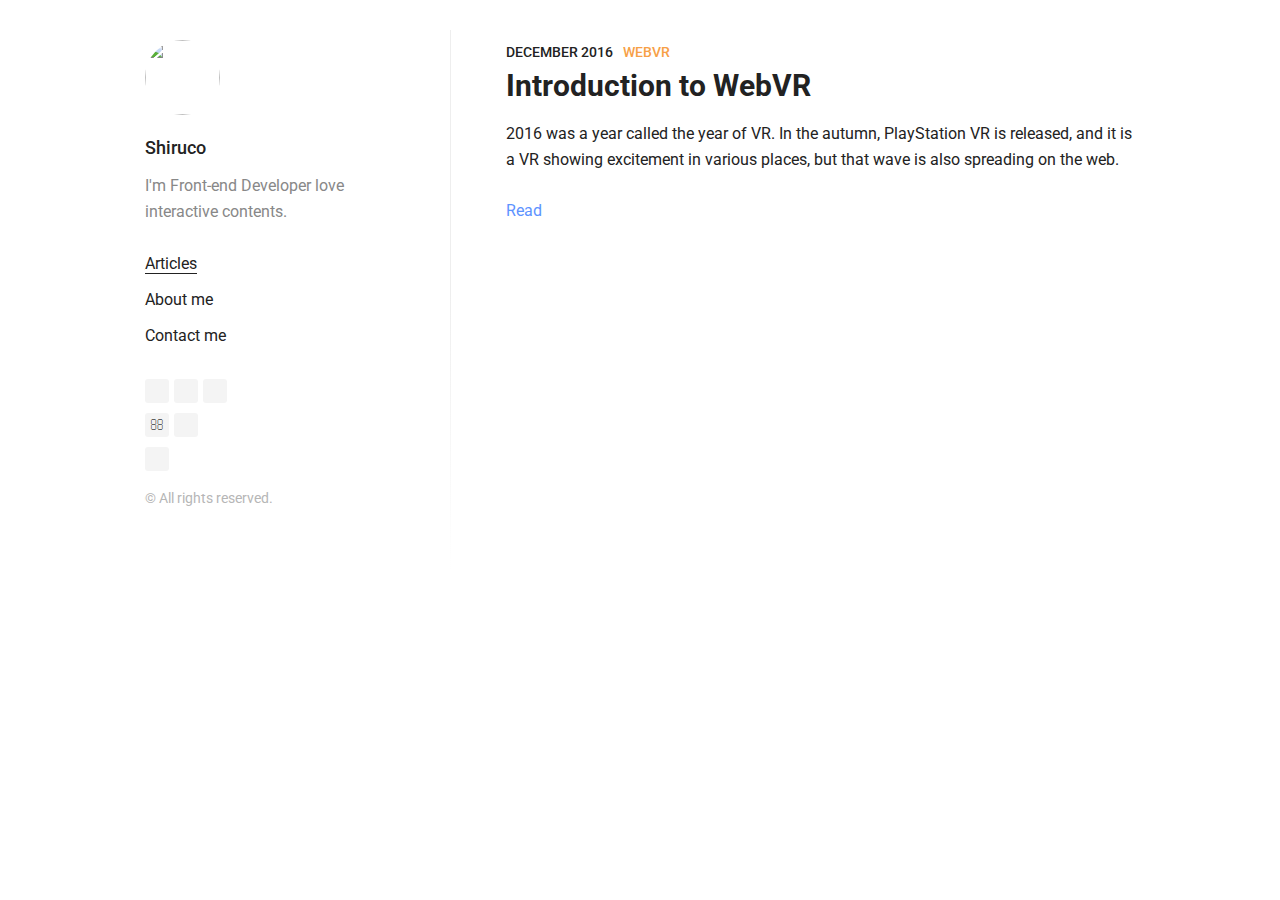
==== commit 75dbd612: "Updates" ====
--- a/index.html
+++ b/index.html
@@ -2,4 +2,4 @@
  <html lang="en"><head><meta charset="utf-8"/><meta http-equiv="X-UA-Compatible" content="IE=edge"/><meta name="viewport" content="width=device-width, initial-scale=1.0 maximum-scale=5.0"/><title data-react-helmet="true">Shiruco log</title><link href="https://fonts.googleapis.com/css?family=Roboto:400,400italic,500,700&amp;subset=latin,cyrillic" rel="stylesheet" type="text/css"/><style>html{-ms-text-size-adjust:100%;-webkit-text-size-adjust:100%}body{margin:0}article,aside,cite,code,details,figcaption,figure,footer,header,hgroup,main,nav,section,small,summary{display:block}article,article ol,article ul,blockquote,body,div,figure,footer,header,input,nav,section{box-sizing:border-box}audio,canvas,progress,video{display:inline-block;vertical-align:baseline}audio:not([controls]){display:none;height:0}[hidden],template{display:none}a{background:transparent}a:active,a:hover{outline:0}abbr{letter-spacing:.1em}abbr[title]{border-bottom:1px dotted}b,strong{font-weight:700}dfn{font-style:italic}mark{background:#ff0;color:#000}small{font-size:70%}sub,sup{font-size:75%;line-height:0;position:relative;vertical-align:baseline}sup{top:-.5em}sub{bottom:-.25em}em,i{line-height:0;position:relative;vertical-align:baseline}img{border:0}svg:not(:root){overflow:hidden}hr{box-sizing:content-box;height:0}pre{overflow:auto}code,kbd,pre,samp{font-family:monospace,monospace}table{border-collapse:collapse;border-spacing:0}td,th{padding:0}img{max-width:100%;display:block;margin:inherit auto}.wrapper{max-width:1070px;margin-left:auto;margin-right:auto}.wrapper:after,.wrapper:before{content:"";display:table}.wrapper:after{clear:both}.content{width:calc(99.9% * 2/3 - 10px)}.content:nth-child(1n){float:left;margin-right:30px;clear:none}.content:last-child{margin-right:0}.content:nth-child(3n){margin-right:0;float:right}.content:nth-child(3n+1){clear:both}.main-inner{padding:40px 35px}@media screen and (max-width:1100px){.content{width:calc(99.9% * 2/4 - 15px)}.content:nth-child(1n){float:left;margin-right:30px;clear:none}.content:last-child{margin-right:0}.content:nth-child(4n){margin-right:0;float:right}.content:nth-child(4n+1){clear:both}.main-inner{padding:35px 20px}}@media screen and (max-width:900px){.content{width:calc(99.9% * 7/12 - 12.5px)}.content:nth-child(1n){float:left;margin-right:30px;clear:none}.content:last-child{margin-right:0}.content:nth-child(12n){margin-right:0;float:right}.content:nth-child(12n+1){clear:both}.main-inner{padding:30px 20px}}@media screen and (max-width:500px){.content{width:calc(99.9% * 4/4 - 0px)}.content:nth-child(1n){float:left;margin-right:30px;clear:none}.content:last-child{margin-right:0}.content:nth-child(4n){margin-right:0;float:right}.content:nth-child(4n+1){clear:both}.main-inner{padding:25px 20px}}@media screen and (min-width:40em){.floatLeft{float:left}}@media screen and (min-width:40em){.floatCenter{margin-left:auto;margin-right:auto}}@media screen and (min-width:40em){.floatRight{float:right}}@media screen and (min-width:40em){body,html{margin:0;width:100%;max-width:none}}html{box-sizing:border-box;font-size:16px;font-size:100%;font-family:Roboto,Arial,sans-serif;color:#222;-ms-text-size-adjust:100%;-webkit-text-size-adjust:100%}@media screen and (min-width:40em){html{font-size:18px;font-size:1.125rem}}*,:after,:before{box-sizing:inherit}body{margin:0}footer{display:block}body>footer{margin:0 auto;width:80%}header,main,section{display:block}a{background:transparent;color:#222;text-decoration:none;-webkit-transition:all .3s;transition:all .3s}a:active,a:hover{outline:0}a:active,a:hover{color:#222}article{display:block;margin:0 auto;width:80%}@media screen and (min-width:40em){article{max-width:945px;max-width:52.5rem}}audio{display:inline-block;vertical-align:baseline}audio:not([controls]){display:none;height:0}canvas{display:inline-block;vertical-align:baseline}pre{overflow:auto}code,kbd,pre,samp{font-family:monospace,monospace}code{padding:26px;padding:1.625rem;display:block}@media screen and (min-width:40em){code{padding:31px;padding:1.722222222222222rem}}details,figcaption,summary{display:block}figcaption{line-height:26px;line-height:1.625rem;color:#222;font-size:.8125rem;font-style:italic;margin-bottom:0;text-align:center}@media screen and (min-width:40em){figcaption{line-height:31px;line-height:1.722222222222222rem;margin-bottom:0}}figure{display:block}@media screen and (min-width:40em){figure.floatLeft,figure.floatRight{max-width:315px;max-width:17.5rem;padding:0 31px;padding:0 1.722222222222222rem}}@media screen and (min-width:40em){figure.floatLeft blockquote,figure.floatRight blockquote{padding:0;text-align:left}}@media screen and (min-width:40em){figure.floatLeft blockquote p,figure.floatRight blockquote p{font-size:19.2px;font-size:1.2rem;line-height:31px;line-height:1.722222222222222rem}}h1{font-size:40px;font-size:2.5rem;line-height:52px;line-height:3.25rem;margin-top:104px;margin-top:6.5rem;margin-bottom:26px;margin-bottom:1.625rem}h2{font-size:27px;font-size:1.6875rem;line-height:39px;line-height:2.4375rem;margin-top:65px;margin-top:4.0625rem;margin-bottom:13px;margin-bottom:.8125rem}h3{font-size:22px;font-size:1.375rem;margin-top:52px;margin-top:3.25rem}h3,h4{line-height:26px;line-height:1.625rem;margin-bottom:13px;margin-bottom:.8125rem}h4{font-size:19.2px;font-size:1.2rem;margin-top:39px;margin-top:2.4375rem}h5,h6{font-size:16px;font-size:1rem;line-height:26px;line-height:1.625rem;margin-top:65px;margin-top:4.0625rem;margin-bottom:13px;margin-bottom:.8125rem}@media screen and (min-width:40em){h1{font-size:40px;font-size:2.5rem;line-height:62px;line-height:3.444444444444445rem;margin-top:124px;margin-top:6.888888888888889rem;margin-bottom:31px;margin-bottom:1.722222222222222rem}h2{font-size:27px;font-size:1.6875rem;line-height:46.5px;line-height:2.583333333333334rem;margin-top:77.5px;margin-top:4.305555555555556rem;margin-bottom:15.5px;margin-bottom:.861111111111111rem}h3{font-size:22px;font-size:1.375rem;margin-top:62px;margin-top:3.444444444444445rem}h3,h4{line-height:31px;line-height:1.722222222222222rem;margin-bottom:15.5px;margin-bottom:.861111111111111rem}h4{font-size:19.2px;font-size:1.2rem;margin-top:46.5px;margin-top:2.583333333333334rem}h5,h6{font-size:16px;font-size:1rem;line-height:31px;line-height:1.722222222222222rem;margin-top:77.5px;margin-top:4.305555555555556rem;margin-bottom:15.5px;margin-bottom:.861111111111111rem}}h1+h2{margin-top:26px;margin-top:1.625rem}@media screen and (min-width:40em){h1+h2{margin-top:31px;margin-top:1.722222222222222rem}}h2+h3,h3+h4,h4+h5{margin-top:13px;margin-top:.8125rem}@media screen and (min-width:40em){h2+h3,h3+h4,h4+h5{margin-top:15.5px;margin-top:.861111111111111rem}}h5+h6{margin-top:-13px;margin-top:-.8125rem}@media screen and (min-width:40em){h5+h6{margin-top:-15.5px;margin-top:-.861111111111111rem}}h6{font-style:italic;font-weight:400}hgroup,hr{display:block}hr{margin-top:52px;margin-bottom:52px;box-sizing:content-box;border:0;color:#222;height:26px;height:1.625rem;margin:3.25rem auto;background-size:100% 26px;background-size:100% 1.625rem;background-image:-webkit-linear-gradient(top,transparent 1px,transparent 11px,#222 0,#222 15px,transparent 0,transparent 26px);background-image:linear-gradient(180deg,transparent 1px,transparent 11px,#222 0,#222 15px,transparent 0,transparent 26px);width:100px}@media screen and (min-width:40em){hr{background-size:100% 31px;background-size:100% 1.722222222222222rem;background-image:-webkit-linear-gradient(top,transparent 1px,transparent 13.5px,#222 0,#222 17.5px,transparent 0,transparent 31px);background-image:linear-gradient(180deg,transparent 1px,transparent 13.5px,#222 0,#222 17.5px,transparent 0,transparent 31px);margin-top:62px;margin-top:3.444444444444445rem;margin-bottom:62px;margin-bottom:3.444444444444445rem;height:31px;height:1.722222222222222rem}}img{border:0;max-width:100%;display:block;margin:inherit auto}svg:not(:root){overflow:hidden}ol li,ul li{margin-bottom:0}nav{display:block}progress{display:inline-block;vertical-align:baseline}blockquote{font-style:italic;padding-left:1.4375rem}@media screen and (min-width:40em){blockquote{padding-left:2rem}}cite{display:block;font-style:normal}figure blockquote{padding:26px 0;padding:1.625rem 0}@media screen and (min-width:40em){figure blockquote{padding:62px 0 31px;padding:3.444444444444445rem 0 1.722222222222222rem;text-align:center}}figure blockquote p{font-size:27px;font-size:1.6875rem;line-height:39px;line-height:2.4375rem}@media screen and (min-width:40em){figure blockquote p{font-size:27px;font-size:1.6875rem;line-height:46.5px;line-height:2.583333333333334rem}}table{border-collapse:collapse;border-spacing:0}td,th{padding:0}[hidden],template{display:none}abbr{letter-spacing:.1em}abbr[title]{border-bottom:1px dotted}b,strong{font-weight:700}dfn{font-style:italic}em,i{line-height:0;position:relative;vertical-align:baseline}mark{background:#ff0;color:#000}small{line-height:13px;line-height:.8125rem;font-size:70%}@media screen and (min-width:40em){small{line-height:15.5px;line-height:.861111111111111rem}}sub,sup{font-size:75%;line-height:0;position:relative;vertical-align:baseline}sup{top:-.5em}sub{bottom:-.25em}.attention-grabber{font-size:19.2px;font-size:1.2rem}.alignLeft{text-align:left}.alignCenter{text-align:center}.alignRight{text-align:right}.uppercase{letter-spacing:.1em;text-transform:uppercase}video{display:inline-block;vertical-align:baseline}.description{font-size:calc(12px + 2 * ((100vw - 420px) / 860));line-height:1.6}@media screen and (min-width:1280px){.description{font-size:14px}}@media screen and (max-width:420px){.description{font-size:12px}}.blog-post{margin-bottom:30px}.blog-post:last-child{margin-bottom:10px}.blog-post h2{margin-top:10px;line-height:30px;margin-bottom:20px}.blog-post h2 a:hover{border-bottom:1px solid}.blog-post p{font-size:16px;line-height:26px;margin-bottom:26px}.blog-post time{color:#222}.blog-post .blog-category,.blog-post time{font-size:14px;font-weight:500;text-transform:uppercase}.blog-post .blog-category{color:#f7a046}.blog-post .readmore{font-size:16px;color:#5d93ff}.blog-post .readmore:hover{border-bottom:1px solid}.blog-single{max-width:945px;margin-left:auto;margin-right:auto}.blog-single h1{text-align:center;margin-top:30px}.blog-single .text{line-height:31px;margin-bottom:31px}.blog-single .date-published,.blog-single .text :not(div),.blog-single h1{max-width:630px;margin-left:auto;margin-right:auto}.blog-single .text img{max-width:100%;height:auto}.blog-single .footer{max-width:630px;margin-left:auto;margin-right:auto;line-height:31px;margin-bottom:31px}.gohome{position:fixed;left:20px;font-size:16px;text-align:center;padding:8px 16px;color:#999;background:#f4f4f4;font-weight:400;border-radius:3px}.gohome:focus,.gohome:hover{color:#444;background:#f4f4f4;border:0}@media (max-width:900px){.blog-single h1{margin-top:15px}.blog-single .footer,.blog-single .text{padding:0 15px;line-height:26px;margin-bottom:26px}.gohome{position:static;margin:20px auto 0;text-align:center;width:85px;display:block}}p>code,span>code{white-space:pre;white-space:pre-wrap;white-space:pre-line;white-space:-pre-wrap;white-space:-o-pre-wrap;white-space:-moz-pre-wrap;white-space:-hp-pre-wrap;word-wrap:break-word;display:inline;font-family:Inconsolata,monospace,serif;max-width:100%;overflow:auto;padding:.25em .5em}p>code,pre code,span>code{border-radius:3px;background:#f8f8f8}pre code{display:block;overflow-x:auto;padding:.5em 1em;color:#333}.hljs-comment,.hljs-quote{color:#998;font-style:italic}.hljs-keyword,.hljs-selector-tag,.hljs-subst{color:#333;font-weight:700}.hljs-literal,.hljs-number,.hljs-tag .hljs-attr,.hljs-template-variable,.hljs-variable{color:teal}.hljs-doctag,.hljs-string{color:#d14}.hljs-section,.hljs-selector-id,.hljs-title{color:#900;font-weight:700}.hljs-subst{font-weight:400}.hljs-class .hljs-title,.hljs-type{color:#458;font-weight:700}.hljs-attribute,.hljs-name,.hljs-tag{color:navy;font-weight:400}.hljs-link,.hljs-regexp{color:#009926}.hljs-bullet,.hljs-symbol{color:#990073}.hljs-built_in,.hljs-builtin-name{color:#0086b3}.hljs-meta{color:#999;font-weight:700}.hljs-deletion{background:#fdd}.hljs-addition{background:#dfd}.hljs-emphasis{font-style:italic}.hljs-strong{font-weight:700}.blog-nav{margin:20px 0 10px}.blog-nav ul{list-style:none;padding-left:0}.blog-nav ul li{margin:10px 0}.blog-nav ul li a{font-size:16px;line-height:26px;margin-bottom:26px;border-bottom:0;font-weight:400;color:#222}.blog-nav ul li a.current,.blog-nav ul li a:hover{border-bottom:1px solid}.blog-social{margin-top:30px}.blog-social ul:after,.blog-social ul:before{content:" ";display:table}.blog-social ul:after{clear:both}.blog-social ul{list-style:none;padding:0;margin:10px 0;zoom:1}.blog-social ul>li{float:left;margin-right:5px;text-align:center;height:24px;width:24px;border-radius:3px;background:#f4f4f4}.blog-social ul>li:hover{background:#f4f4f4}.blog-social ul>li>a{border-bottom:0}.blog-social ul>li>a>i{color:#606060;font-size:14px;line-height:24px}.blog-social ul>li:hover a>i{color:#444}/*!
  *  Font Awesome 4.5.0 by @davegandy - http://fontawesome.io - @fontawesome
  *  License - http://fontawesome.io/license (Font: SIL OFL 1.1, CSS: MIT License)
- */@font-face{font-family:FontAwesome;src:url(/shiruco-log/32400f4e08932a94d8bfd2422702c446.eot);src:url(/shiruco-log/32400f4e08932a94d8bfd2422702c446.eot?#iefix&v=4.5.0) format("embedded-opentype"),url(/shiruco-log/db812d8a70a4e88e888744c1c9a27e89.woff2) format("woff2"),url(/shiruco-log/a35720c2fed2c7f043bc7e4ffb45e073.woff) format("woff"),url(/shiruco-log/a3de2170e4e9df77161ea5d3f31b2668.ttf) format("truetype"),url([data-uri]) format("svg");font-weight:400;font-style:normal}.fa{display:inline-block;font:normal normal normal 14px/1 FontAwesome;font-size:inherit;text-rendering:auto;-webkit-font-smoothing:antialiased;-moz-osx-font-smoothing:grayscale}.fa-lg{font-size:1.33333333em;line-height:.75em;vertical-align:-15%}.fa-2x{font-size:2em}.fa-3x{font-size:3em}.fa-4x{font-size:4em}.fa-5x{font-size:5em}.fa-fw{width:1.28571429em;text-align:center}.fa-ul{padding-left:0;margin-left:2.14285714em;list-style-type:none}.fa-ul>li{position:relative}.fa-li{position:absolute;left:-2.14285714em;width:2.14285714em;top:.14285714em;text-align:center}.fa-li.fa-lg{left:-1.85714286em}.fa-border{padding:.2em .25em .15em;border:.08em solid #eee;border-radius:.1em}.fa-pull-left{float:left}.fa-pull-right{float:right}.fa.fa-pull-left{margin-right:.3em}.fa.fa-pull-right{margin-left:.3em}.pull-right{float:right}.pull-left{float:left}.fa.pull-left{margin-right:.3em}.fa.pull-right{margin-left:.3em}.fa-spin{-webkit-animation:fa-spin 2s infinite linear;animation:fa-spin 2s infinite linear}.fa-pulse{-webkit-animation:fa-spin 1s infinite steps(8);animation:fa-spin 1s infinite steps(8)}@-webkit-keyframes fa-spin{0%{-webkit-transform:rotate(0deg);transform:rotate(0deg)}to{-webkit-transform:rotate(359deg);transform:rotate(359deg)}}@keyframes fa-spin{0%{-webkit-transform:rotate(0deg);transform:rotate(0deg)}to{-webkit-transform:rotate(359deg);transform:rotate(359deg)}}.fa-rotate-90{filter:progid:DXImageTransform.Microsoft.BasicImage(rotation=1);-webkit-transform:rotate(90deg);transform:rotate(90deg)}.fa-rotate-180{filter:progid:DXImageTransform.Microsoft.BasicImage(rotation=2);-webkit-transform:rotate(180deg);transform:rotate(180deg)}.fa-rotate-270{filter:progid:DXImageTransform.Microsoft.BasicImage(rotation=3);-webkit-transform:rotate(270deg);transform:rotate(270deg)}.fa-flip-horizontal{filter:progid:DXImageTransform.Microsoft.BasicImage(rotation=0,mirror=1);-webkit-transform:scaleX(-1);transform:scaleX(-1)}.fa-flip-vertical{filter:progid:DXImageTransform.Microsoft.BasicImage(rotation=2,mirror=1);-webkit-transform:scaleY(-1);transform:scaleY(-1)}:root .fa-flip-horizontal,:root .fa-flip-vertical,:root .fa-rotate-90,:root .fa-rotate-180,:root .fa-rotate-270{-webkit-filter:none;filter:none}.fa-stack{position:relative;display:inline-block;width:2em;height:2em;line-height:2em;vertical-align:middle}.fa-stack-1x,.fa-stack-2x{position:absolute;left:0;width:100%;text-align:center}.fa-stack-1x{line-height:inherit}.fa-stack-2x{font-size:2em}.fa-inverse{color:#fff}.fa-glass:before{content:"\F000"}.fa-music:before{content:"\F001"}.fa-search:before{content:"\F002"}.fa-envelope-o:before{content:"\F003"}.fa-heart:before{content:"\F004"}.fa-star:before{content:"\F005"}.fa-star-o:before{content:"\F006"}.fa-user:before{content:"\F007"}.fa-film:before{content:"\F008"}.fa-th-large:before{content:"\F009"}.fa-th:before{content:"\F00A"}.fa-th-list:before{content:"\F00B"}.fa-check:before{content:"\F00C"}.fa-close:before,.fa-remove:before,.fa-times:before{content:"\F00D"}.fa-search-plus:before{content:"\F00E"}.fa-search-minus:before{content:"\F010"}.fa-power-off:before{content:"\F011"}.fa-signal:before{content:"\F012"}.fa-cog:before,.fa-gear:before{content:"\F013"}.fa-trash-o:before{content:"\F014"}.fa-home:before{content:"\F015"}.fa-file-o:before{content:"\F016"}.fa-clock-o:before{content:"\F017"}.fa-road:before{content:"\F018"}.fa-download:before{content:"\F019"}.fa-arrow-circle-o-down:before{content:"\F01A"}.fa-arrow-circle-o-up:before{content:"\F01B"}.fa-inbox:before{content:"\F01C"}.fa-play-circle-o:before{content:"\F01D"}.fa-repeat:before,.fa-rotate-right:before{content:"\F01E"}.fa-refresh:before{content:"\F021"}.fa-list-alt:before{content:"\F022"}.fa-lock:before{content:"\F023"}.fa-flag:before{content:"\F024"}.fa-headphones:before{content:"\F025"}.fa-volume-off:before{content:"\F026"}.fa-volume-down:before{content:"\F027"}.fa-volume-up:before{content:"\F028"}.fa-qrcode:before{content:"\F029"}.fa-barcode:before{content:"\F02A"}.fa-tag:before{content:"\F02B"}.fa-tags:before{content:"\F02C"}.fa-book:before{content:"\F02D"}.fa-bookmark:before{content:"\F02E"}.fa-print:before{content:"\F02F"}.fa-camera:before{content:"\F030"}.fa-font:before{content:"\F031"}.fa-bold:before{content:"\F032"}.fa-italic:before{content:"\F033"}.fa-text-height:before{content:"\F034"}.fa-text-width:before{content:"\F035"}.fa-align-left:before{content:"\F036"}.fa-align-center:before{content:"\F037"}.fa-align-right:before{content:"\F038"}.fa-align-justify:before{content:"\F039"}.fa-list:before{content:"\F03A"}.fa-dedent:before,.fa-outdent:before{content:"\F03B"}.fa-indent:before{content:"\F03C"}.fa-video-camera:before{content:"\F03D"}.fa-image:before,.fa-photo:before,.fa-picture-o:before{content:"\F03E"}.fa-pencil:before{content:"\F040"}.fa-map-marker:before{content:"\F041"}.fa-adjust:before{content:"\F042"}.fa-tint:before{content:"\F043"}.fa-edit:before,.fa-pencil-square-o:before{content:"\F044"}.fa-share-square-o:before{content:"\F045"}.fa-check-square-o:before{content:"\F046"}.fa-arrows:before{content:"\F047"}.fa-step-backward:before{content:"\F048"}.fa-fast-backward:before{content:"\F049"}.fa-backward:before{content:"\F04A"}.fa-play:before{content:"\F04B"}.fa-pause:before{content:"\F04C"}.fa-stop:before{content:"\F04D"}.fa-forward:before{content:"\F04E"}.fa-fast-forward:before{content:"\F050"}.fa-step-forward:before{content:"\F051"}.fa-eject:before{content:"\F052"}.fa-chevron-left:before{content:"\F053"}.fa-chevron-right:before{content:"\F054"}.fa-plus-circle:before{content:"\F055"}.fa-minus-circle:before{content:"\F056"}.fa-times-circle:before{content:"\F057"}.fa-check-circle:before{content:"\F058"}.fa-question-circle:before{content:"\F059"}.fa-info-circle:before{content:"\F05A"}.fa-crosshairs:before{content:"\F05B"}.fa-times-circle-o:before{content:"\F05C"}.fa-check-circle-o:before{content:"\F05D"}.fa-ban:before{content:"\F05E"}.fa-arrow-left:before{content:"\F060"}.fa-arrow-right:before{content:"\F061"}.fa-arrow-up:before{content:"\F062"}.fa-arrow-down:before{content:"\F063"}.fa-mail-forward:before,.fa-share:before{content:"\F064"}.fa-expand:before{content:"\F065"}.fa-compress:before{content:"\F066"}.fa-plus:before{content:"\F067"}.fa-minus:before{content:"\F068"}.fa-asterisk:before{content:"\F069"}.fa-exclamation-circle:before{content:"\F06A"}.fa-gift:before{content:"\F06B"}.fa-leaf:before{content:"\F06C"}.fa-fire:before{content:"\F06D"}.fa-eye:before{content:"\F06E"}.fa-eye-slash:before{content:"\F070"}.fa-exclamation-triangle:before,.fa-warning:before{content:"\F071"}.fa-plane:before{content:"\F072"}.fa-calendar:before{content:"\F073"}.fa-random:before{content:"\F074"}.fa-comment:before{content:"\F075"}.fa-magnet:before{content:"\F076"}.fa-chevron-up:before{content:"\F077"}.fa-chevron-down:before{content:"\F078"}.fa-retweet:before{content:"\F079"}.fa-shopping-cart:before{content:"\F07A"}.fa-folder:before{content:"\F07B"}.fa-folder-open:before{content:"\F07C"}.fa-arrows-v:before{content:"\F07D"}.fa-arrows-h:before{content:"\F07E"}.fa-bar-chart-o:before,.fa-bar-chart:before{content:"\F080"}.fa-twitter-square:before{content:"\F081"}.fa-facebook-square:before{content:"\F082"}.fa-camera-retro:before{content:"\F083"}.fa-key:before{content:"\F084"}.fa-cogs:before,.fa-gears:before{content:"\F085"}.fa-comments:before{content:"\F086"}.fa-thumbs-o-up:before{content:"\F087"}.fa-thumbs-o-down:before{content:"\F088"}.fa-star-half:before{content:"\F089"}.fa-heart-o:before{content:"\F08A"}.fa-sign-out:before{content:"\F08B"}.fa-linkedin-square:before{content:"\F08C"}.fa-thumb-tack:before{content:"\F08D"}.fa-external-link:before{content:"\F08E"}.fa-sign-in:before{content:"\F090"}.fa-trophy:before{content:"\F091"}.fa-github-square:before{content:"\F092"}.fa-upload:before{content:"\F093"}.fa-lemon-o:before{content:"\F094"}.fa-phone:before{content:"\F095"}.fa-square-o:before{content:"\F096"}.fa-bookmark-o:before{content:"\F097"}.fa-phone-square:before{content:"\F098"}.fa-twitter:before{content:"\F099"}.fa-facebook-f:before,.fa-facebook:before{content:"\F09A"}.fa-github:before{content:"\F09B"}.fa-unlock:before{content:"\F09C"}.fa-credit-card:before{content:"\F09D"}.fa-feed:before,.fa-rss:before{content:"\F09E"}.fa-hdd-o:before{content:"\F0A0"}.fa-bullhorn:before{content:"\F0A1"}.fa-bell:before{content:"\F0F3"}.fa-certificate:before{content:"\F0A3"}.fa-hand-o-right:before{content:"\F0A4"}.fa-hand-o-left:before{content:"\F0A5"}.fa-hand-o-up:before{content:"\F0A6"}.fa-hand-o-down:before{content:"\F0A7"}.fa-arrow-circle-left:before{content:"\F0A8"}.fa-arrow-circle-right:before{content:"\F0A9"}.fa-arrow-circle-up:before{content:"\F0AA"}.fa-arrow-circle-down:before{content:"\F0AB"}.fa-globe:before{content:"\F0AC"}.fa-wrench:before{content:"\F0AD"}.fa-tasks:before{content:"\F0AE"}.fa-filter:before{content:"\F0B0"}.fa-briefcase:before{content:"\F0B1"}.fa-arrows-alt:before{content:"\F0B2"}.fa-group:before,.fa-users:before{content:"\F0C0"}.fa-chain:before,.fa-link:before{content:"\F0C1"}.fa-cloud:before{content:"\F0C2"}.fa-flask:before{content:"\F0C3"}.fa-cut:before,.fa-scissors:before{content:"\F0C4"}.fa-copy:before,.fa-files-o:before{content:"\F0C5"}.fa-paperclip:before{content:"\F0C6"}.fa-floppy-o:before,.fa-save:before{content:"\F0C7"}.fa-square:before{content:"\F0C8"}.fa-bars:before,.fa-navicon:before,.fa-reorder:before{content:"\F0C9"}.fa-list-ul:before{content:"\F0CA"}.fa-list-ol:before{content:"\F0CB"}.fa-strikethrough:before{content:"\F0CC"}.fa-underline:before{content:"\F0CD"}.fa-table:before{content:"\F0CE"}.fa-magic:before{content:"\F0D0"}.fa-truck:before{content:"\F0D1"}.fa-pinterest:before{content:"\F0D2"}.fa-pinterest-square:before{content:"\F0D3"}.fa-google-plus-square:before{content:"\F0D4"}.fa-google-plus:before{content:"\F0D5"}.fa-money:before{content:"\F0D6"}.fa-caret-down:before{content:"\F0D7"}.fa-caret-up:before{content:"\F0D8"}.fa-caret-left:before{content:"\F0D9"}.fa-caret-right:before{content:"\F0DA"}.fa-columns:before{content:"\F0DB"}.fa-sort:before,.fa-unsorted:before{content:"\F0DC"}.fa-sort-desc:before,.fa-sort-down:before{content:"\F0DD"}.fa-sort-asc:before,.fa-sort-up:before{content:"\F0DE"}.fa-envelope:before{content:"\F0E0"}.fa-linkedin:before{content:"\F0E1"}.fa-rotate-left:before,.fa-undo:before{content:"\F0E2"}.fa-gavel:before,.fa-legal:before{content:"\F0E3"}.fa-dashboard:before,.fa-tachometer:before{content:"\F0E4"}.fa-comment-o:before{content:"\F0E5"}.fa-comments-o:before{content:"\F0E6"}.fa-bolt:before,.fa-flash:before{content:"\F0E7"}.fa-sitemap:before{content:"\F0E8"}.fa-umbrella:before{content:"\F0E9"}.fa-clipboard:before,.fa-paste:before{content:"\F0EA"}.fa-lightbulb-o:before{content:"\F0EB"}.fa-exchange:before{content:"\F0EC"}.fa-cloud-download:before{content:"\F0ED"}.fa-cloud-upload:before{content:"\F0EE"}.fa-user-md:before{content:"\F0F0"}.fa-stethoscope:before{content:"\F0F1"}.fa-suitcase:before{content:"\F0F2"}.fa-bell-o:before{content:"\F0A2"}.fa-coffee:before{content:"\F0F4"}.fa-cutlery:before{content:"\F0F5"}.fa-file-text-o:before{content:"\F0F6"}.fa-building-o:before{content:"\F0F7"}.fa-hospital-o:before{content:"\F0F8"}.fa-ambulance:before{content:"\F0F9"}.fa-medkit:before{content:"\F0FA"}.fa-fighter-jet:before{content:"\F0FB"}.fa-beer:before{content:"\F0FC"}.fa-h-square:before{content:"\F0FD"}.fa-plus-square:before{content:"\F0FE"}.fa-angle-double-left:before{content:"\F100"}.fa-angle-double-right:before{content:"\F101"}.fa-angle-double-up:before{content:"\F102"}.fa-angle-double-down:before{content:"\F103"}.fa-angle-left:before{content:"\F104"}.fa-angle-right:before{content:"\F105"}.fa-angle-up:before{content:"\F106"}.fa-angle-down:before{content:"\F107"}.fa-desktop:before{content:"\F108"}.fa-laptop:before{content:"\F109"}.fa-tablet:before{content:"\F10A"}.fa-mobile-phone:before,.fa-mobile:before{content:"\F10B"}.fa-circle-o:before{content:"\F10C"}.fa-quote-left:before{content:"\F10D"}.fa-quote-right:before{content:"\F10E"}.fa-spinner:before{content:"\F110"}.fa-circle:before{content:"\F111"}.fa-mail-reply:before,.fa-reply:before{content:"\F112"}.fa-github-alt:before{content:"\F113"}.fa-folder-o:before{content:"\F114"}.fa-folder-open-o:before{content:"\F115"}.fa-smile-o:before{content:"\F118"}.fa-frown-o:before{content:"\F119"}.fa-meh-o:before{content:"\F11A"}.fa-gamepad:before{content:"\F11B"}.fa-keyboard-o:before{content:"\F11C"}.fa-flag-o:before{content:"\F11D"}.fa-flag-checkered:before{content:"\F11E"}.fa-terminal:before{content:"\F120"}.fa-code:before{content:"\F121"}.fa-mail-reply-all:before,.fa-reply-all:before{content:"\F122"}.fa-star-half-empty:before,.fa-star-half-full:before,.fa-star-half-o:before{content:"\F123"}.fa-location-arrow:before{content:"\F124"}.fa-crop:before{content:"\F125"}.fa-code-fork:before{content:"\F126"}.fa-chain-broken:before,.fa-unlink:before{content:"\F127"}.fa-question:before{content:"\F128"}.fa-info:before{content:"\F129"}.fa-exclamation:before{content:"\F12A"}.fa-superscript:before{content:"\F12B"}.fa-subscript:before{content:"\F12C"}.fa-eraser:before{content:"\F12D"}.fa-puzzle-piece:before{content:"\F12E"}.fa-microphone:before{content:"\F130"}.fa-microphone-slash:before{content:"\F131"}.fa-shield:before{content:"\F132"}.fa-calendar-o:before{content:"\F133"}.fa-fire-extinguisher:before{content:"\F134"}.fa-rocket:before{content:"\F135"}.fa-maxcdn:before{content:"\F136"}.fa-chevron-circle-left:before{content:"\F137"}.fa-chevron-circle-right:before{content:"\F138"}.fa-chevron-circle-up:before{content:"\F139"}.fa-chevron-circle-down:before{content:"\F13A"}.fa-html5:before{content:"\F13B"}.fa-css3:before{content:"\F13C"}.fa-anchor:before{content:"\F13D"}.fa-unlock-alt:before{content:"\F13E"}.fa-bullseye:before{content:"\F140"}.fa-ellipsis-h:before{content:"\F141"}.fa-ellipsis-v:before{content:"\F142"}.fa-rss-square:before{content:"\F143"}.fa-play-circle:before{content:"\F144"}.fa-ticket:before{content:"\F145"}.fa-minus-square:before{content:"\F146"}.fa-minus-square-o:before{content:"\F147"}.fa-level-up:before{content:"\F148"}.fa-level-down:before{content:"\F149"}.fa-check-square:before{content:"\F14A"}.fa-pencil-square:before{content:"\F14B"}.fa-external-link-square:before{content:"\F14C"}.fa-share-square:before{content:"\F14D"}.fa-compass:before{content:"\F14E"}.fa-caret-square-o-down:before,.fa-toggle-down:before{content:"\F150"}.fa-caret-square-o-up:before,.fa-toggle-up:before{content:"\F151"}.fa-caret-square-o-right:before,.fa-toggle-right:before{content:"\F152"}.fa-eur:before,.fa-euro:before{content:"\F153"}.fa-gbp:before{content:"\F154"}.fa-dollar:before,.fa-usd:before{content:"\F155"}.fa-inr:before,.fa-rupee:before{content:"\F156"}.fa-cny:before,.fa-jpy:before,.fa-rmb:before,.fa-yen:before{content:"\F157"}.fa-rouble:before,.fa-rub:before,.fa-ruble:before{content:"\F158"}.fa-krw:before,.fa-won:before{content:"\F159"}.fa-bitcoin:before,.fa-btc:before{content:"\F15A"}.fa-file:before{content:"\F15B"}.fa-file-text:before{content:"\F15C"}.fa-sort-alpha-asc:before{content:"\F15D"}.fa-sort-alpha-desc:before{content:"\F15E"}.fa-sort-amount-asc:before{content:"\F160"}.fa-sort-amount-desc:before{content:"\F161"}.fa-sort-numeric-asc:before{content:"\F162"}.fa-sort-numeric-desc:before{content:"\F163"}.fa-thumbs-up:before{content:"\F164"}.fa-thumbs-down:before{content:"\F165"}.fa-youtube-square:before{content:"\F166"}.fa-youtube:before{content:"\F167"}.fa-xing:before{content:"\F168"}.fa-xing-square:before{content:"\F169"}.fa-youtube-play:before{content:"\F16A"}.fa-dropbox:before{content:"\F16B"}.fa-stack-overflow:before{content:"\F16C"}.fa-instagram:before{content:"\F16D"}.fa-flickr:before{content:"\F16E"}.fa-adn:before{content:"\F170"}.fa-bitbucket:before{content:"\F171"}.fa-bitbucket-square:before{content:"\F172"}.fa-tumblr:before{content:"\F173"}.fa-tumblr-square:before{content:"\F174"}.fa-long-arrow-down:before{content:"\F175"}.fa-long-arrow-up:before{content:"\F176"}.fa-long-arrow-left:before{content:"\F177"}.fa-long-arrow-right:before{content:"\F178"}.fa-apple:before{content:"\F179"}.fa-windows:before{content:"\F17A"}.fa-android:before{content:"\F17B"}.fa-linux:before{content:"\F17C"}.fa-dribbble:before{content:"\F17D"}.fa-skype:before{content:"\F17E"}.fa-foursquare:before{content:"\F180"}.fa-trello:before{content:"\F181"}.fa-female:before{content:"\F182"}.fa-male:before{content:"\F183"}.fa-gittip:before,.fa-gratipay:before{content:"\F184"}.fa-sun-o:before{content:"\F185"}.fa-moon-o:before{content:"\F186"}.fa-archive:before{content:"\F187"}.fa-bug:before{content:"\F188"}.fa-vk:before{content:"\F189"}.fa-weibo:before{content:"\F18A"}.fa-renren:before{content:"\F18B"}.fa-pagelines:before{content:"\F18C"}.fa-stack-exchange:before{content:"\F18D"}.fa-arrow-circle-o-right:before{content:"\F18E"}.fa-arrow-circle-o-left:before{content:"\F190"}.fa-caret-square-o-left:before,.fa-toggle-left:before{content:"\F191"}.fa-dot-circle-o:before{content:"\F192"}.fa-wheelchair:before{content:"\F193"}.fa-vimeo-square:before{content:"\F194"}.fa-try:before,.fa-turkish-lira:before{content:"\F195"}.fa-plus-square-o:before{content:"\F196"}.fa-space-shuttle:before{content:"\F197"}.fa-slack:before{content:"\F198"}.fa-envelope-square:before{content:"\F199"}.fa-wordpress:before{content:"\F19A"}.fa-openid:before{content:"\F19B"}.fa-bank:before,.fa-institution:before,.fa-university:before{content:"\F19C"}.fa-graduation-cap:before,.fa-mortar-board:before{content:"\F19D"}.fa-yahoo:before{content:"\F19E"}.fa-google:before{content:"\F1A0"}.fa-reddit:before{content:"\F1A1"}.fa-reddit-square:before{content:"\F1A2"}.fa-stumbleupon-circle:before{content:"\F1A3"}.fa-stumbleupon:before{content:"\F1A4"}.fa-delicious:before{content:"\F1A5"}.fa-digg:before{content:"\F1A6"}.fa-pied-piper:before{content:"\F1A7"}.fa-pied-piper-alt:before{content:"\F1A8"}.fa-drupal:before{content:"\F1A9"}.fa-joomla:before{content:"\F1AA"}.fa-language:before{content:"\F1AB"}.fa-fax:before{content:"\F1AC"}.fa-building:before{content:"\F1AD"}.fa-child:before{content:"\F1AE"}.fa-paw:before{content:"\F1B0"}.fa-spoon:before{content:"\F1B1"}.fa-cube:before{content:"\F1B2"}.fa-cubes:before{content:"\F1B3"}.fa-behance:before{content:"\F1B4"}.fa-behance-square:before{content:"\F1B5"}.fa-steam:before{content:"\F1B6"}.fa-steam-square:before{content:"\F1B7"}.fa-recycle:before{content:"\F1B8"}.fa-automobile:before,.fa-car:before{content:"\F1B9"}.fa-cab:before,.fa-taxi:before{content:"\F1BA"}.fa-tree:before{content:"\F1BB"}.fa-spotify:before{content:"\F1BC"}.fa-deviantart:before{content:"\F1BD"}.fa-soundcloud:before{content:"\F1BE"}.fa-database:before{content:"\F1C0"}.fa-file-pdf-o:before{content:"\F1C1"}.fa-file-word-o:before{content:"\F1C2"}.fa-file-excel-o:before{content:"\F1C3"}.fa-file-powerpoint-o:before{content:"\F1C4"}.fa-file-image-o:before,.fa-file-photo-o:before,.fa-file-picture-o:before{content:"\F1C5"}.fa-file-archive-o:before,.fa-file-zip-o:before{content:"\F1C6"}.fa-file-audio-o:before,.fa-file-sound-o:before{content:"\F1C7"}.fa-file-movie-o:before,.fa-file-video-o:before{content:"\F1C8"}.fa-file-code-o:before{content:"\F1C9"}.fa-vine:before{content:"\F1CA"}.fa-codepen:before{content:"\F1CB"}.fa-jsfiddle:before{content:"\F1CC"}.fa-life-bouy:before,.fa-life-buoy:before,.fa-life-ring:before,.fa-life-saver:before,.fa-support:before{content:"\F1CD"}.fa-circle-o-notch:before{content:"\F1CE"}.fa-ra:before,.fa-rebel:before{content:"\F1D0"}.fa-empire:before,.fa-ge:before{content:"\F1D1"}.fa-git-square:before{content:"\F1D2"}.fa-git:before{content:"\F1D3"}.fa-hacker-news:before,.fa-y-combinator-square:before,.fa-yc-square:before{content:"\F1D4"}.fa-tencent-weibo:before{content:"\F1D5"}.fa-qq:before{content:"\F1D6"}.fa-wechat:before,.fa-weixin:before{content:"\F1D7"}.fa-paper-plane:before,.fa-send:before{content:"\F1D8"}.fa-paper-plane-o:before,.fa-send-o:before{content:"\F1D9"}.fa-history:before{content:"\F1DA"}.fa-circle-thin:before{content:"\F1DB"}.fa-header:before{content:"\F1DC"}.fa-paragraph:before{content:"\F1DD"}.fa-sliders:before{content:"\F1DE"}.fa-share-alt:before{content:"\F1E0"}.fa-share-alt-square:before{content:"\F1E1"}.fa-bomb:before{content:"\F1E2"}.fa-futbol-o:before,.fa-soccer-ball-o:before{content:"\F1E3"}.fa-tty:before{content:"\F1E4"}.fa-binoculars:before{content:"\F1E5"}.fa-plug:before{content:"\F1E6"}.fa-slideshare:before{content:"\F1E7"}.fa-twitch:before{content:"\F1E8"}.fa-yelp:before{content:"\F1E9"}.fa-newspaper-o:before{content:"\F1EA"}.fa-wifi:before{content:"\F1EB"}.fa-calculator:before{content:"\F1EC"}.fa-paypal:before{content:"\F1ED"}.fa-google-wallet:before{content:"\F1EE"}.fa-cc-visa:before{content:"\F1F0"}.fa-cc-mastercard:before{content:"\F1F1"}.fa-cc-discover:before{content:"\F1F2"}.fa-cc-amex:before{content:"\F1F3"}.fa-cc-paypal:before{content:"\F1F4"}.fa-cc-stripe:before{content:"\F1F5"}.fa-bell-slash:before{content:"\F1F6"}.fa-bell-slash-o:before{content:"\F1F7"}.fa-trash:before{content:"\F1F8"}.fa-copyright:before{content:"\F1F9"}.fa-at:before{content:"\F1FA"}.fa-eyedropper:before{content:"\F1FB"}.fa-paint-brush:before{content:"\F1FC"}.fa-birthday-cake:before{content:"\F1FD"}.fa-area-chart:before{content:"\F1FE"}.fa-pie-chart:before{content:"\F200"}.fa-line-chart:before{content:"\F201"}.fa-lastfm:before{content:"\F202"}.fa-lastfm-square:before{content:"\F203"}.fa-toggle-off:before{content:"\F204"}.fa-toggle-on:before{content:"\F205"}.fa-bicycle:before{content:"\F206"}.fa-bus:before{content:"\F207"}.fa-ioxhost:before{content:"\F208"}.fa-angellist:before{content:"\F209"}.fa-cc:before{content:"\F20A"}.fa-ils:before,.fa-shekel:before,.fa-sheqel:before{content:"\F20B"}.fa-meanpath:before{content:"\F20C"}.fa-buysellads:before{content:"\F20D"}.fa-connectdevelop:before{content:"\F20E"}.fa-dashcube:before{content:"\F210"}.fa-forumbee:before{content:"\F211"}.fa-leanpub:before{content:"\F212"}.fa-sellsy:before{content:"\F213"}.fa-shirtsinbulk:before{content:"\F214"}.fa-simplybuilt:before{content:"\F215"}.fa-skyatlas:before{content:"\F216"}.fa-cart-plus:before{content:"\F217"}.fa-cart-arrow-down:before{content:"\F218"}.fa-diamond:before{content:"\F219"}.fa-ship:before{content:"\F21A"}.fa-user-secret:before{content:"\F21B"}.fa-motorcycle:before{content:"\F21C"}.fa-street-view:before{content:"\F21D"}.fa-heartbeat:before{content:"\F21E"}.fa-venus:before{content:"\F221"}.fa-mars:before{content:"\F222"}.fa-mercury:before{content:"\F223"}.fa-intersex:before,.fa-transgender:before{content:"\F224"}.fa-transgender-alt:before{content:"\F225"}.fa-venus-double:before{content:"\F226"}.fa-mars-double:before{content:"\F227"}.fa-venus-mars:before{content:"\F228"}.fa-mars-stroke:before{content:"\F229"}.fa-mars-stroke-v:before{content:"\F22A"}.fa-mars-stroke-h:before{content:"\F22B"}.fa-neuter:before{content:"\F22C"}.fa-genderless:before{content:"\F22D"}.fa-facebook-official:before{content:"\F230"}.fa-pinterest-p:before{content:"\F231"}.fa-whatsapp:before{content:"\F232"}.fa-server:before{content:"\F233"}.fa-user-plus:before{content:"\F234"}.fa-user-times:before{content:"\F235"}.fa-bed:before,.fa-hotel:before{content:"\F236"}.fa-viacoin:before{content:"\F237"}.fa-train:before{content:"\F238"}.fa-subway:before{content:"\F239"}.fa-medium:before{content:"\F23A"}.fa-y-combinator:before,.fa-yc:before{content:"\F23B"}.fa-optin-monster:before{content:"\F23C"}.fa-opencart:before{content:"\F23D"}.fa-expeditedssl:before{content:"\F23E"}.fa-battery-4:before,.fa-battery-full:before{content:"\F240"}.fa-battery-3:before,.fa-battery-three-quarters:before{content:"\F241"}.fa-battery-2:before,.fa-battery-half:before{content:"\F242"}.fa-battery-1:before,.fa-battery-quarter:before{content:"\F243"}.fa-battery-0:before,.fa-battery-empty:before{content:"\F244"}.fa-mouse-pointer:before{content:"\F245"}.fa-i-cursor:before{content:"\F246"}.fa-object-group:before{content:"\F247"}.fa-object-ungroup:before{content:"\F248"}.fa-sticky-note:before{content:"\F249"}.fa-sticky-note-o:before{content:"\F24A"}.fa-cc-jcb:before{content:"\F24B"}.fa-cc-diners-club:before{content:"\F24C"}.fa-clone:before{content:"\F24D"}.fa-balance-scale:before{content:"\F24E"}.fa-hourglass-o:before{content:"\F250"}.fa-hourglass-1:before,.fa-hourglass-start:before{content:"\F251"}.fa-hourglass-2:before,.fa-hourglass-half:before{content:"\F252"}.fa-hourglass-3:before,.fa-hourglass-end:before{content:"\F253"}.fa-hourglass:before{content:"\F254"}.fa-hand-grab-o:before,.fa-hand-rock-o:before{content:"\F255"}.fa-hand-paper-o:before,.fa-hand-stop-o:before{content:"\F256"}.fa-hand-scissors-o:before{content:"\F257"}.fa-hand-lizard-o:before{content:"\F258"}.fa-hand-spock-o:before{content:"\F259"}.fa-hand-pointer-o:before{content:"\F25A"}.fa-hand-peace-o:before{content:"\F25B"}.fa-trademark:before{content:"\F25C"}.fa-registered:before{content:"\F25D"}.fa-creative-commons:before{content:"\F25E"}.fa-gg:before{content:"\F260"}.fa-gg-circle:before{content:"\F261"}.fa-tripadvisor:before{content:"\F262"}.fa-odnoklassniki:before{content:"\F263"}.fa-odnoklassniki-square:before{content:"\F264"}.fa-get-pocket:before{content:"\F265"}.fa-wikipedia-w:before{content:"\F266"}.fa-safari:before{content:"\F267"}.fa-chrome:before{content:"\F268"}.fa-firefox:before{content:"\F269"}.fa-opera:before{content:"\F26A"}.fa-internet-explorer:before{content:"\F26B"}.fa-television:before,.fa-tv:before{content:"\F26C"}.fa-contao:before{content:"\F26D"}.fa-500px:before{content:"\F26E"}.fa-amazon:before{content:"\F270"}.fa-calendar-plus-o:before{content:"\F271"}.fa-calendar-minus-o:before{content:"\F272"}.fa-calendar-times-o:before{content:"\F273"}.fa-calendar-check-o:before{content:"\F274"}.fa-industry:before{content:"\F275"}.fa-map-pin:before{content:"\F276"}.fa-map-signs:before{content:"\F277"}.fa-map-o:before{content:"\F278"}.fa-map:before{content:"\F279"}.fa-commenting:before{content:"\F27A"}.fa-commenting-o:before{content:"\F27B"}.fa-houzz:before{content:"\F27C"}.fa-vimeo:before{content:"\F27D"}.fa-black-tie:before{content:"\F27E"}.fa-fonticons:before{content:"\F280"}.fa-reddit-alien:before{content:"\F281"}.fa-edge:before{content:"\F282"}.fa-credit-card-alt:before{content:"\F283"}.fa-codiepie:before{content:"\F284"}.fa-modx:before{content:"\F285"}.fa-fort-awesome:before{content:"\F286"}.fa-usb:before{content:"\F287"}.fa-product-hunt:before{content:"\F288"}.fa-mixcloud:before{content:"\F289"}.fa-scribd:before{content:"\F28A"}.fa-pause-circle:before{content:"\F28B"}.fa-pause-circle-o:before{content:"\F28C"}.fa-stop-circle:before{content:"\F28D"}.fa-stop-circle-o:before{content:"\F28E"}.fa-shopping-bag:before{content:"\F290"}.fa-shopping-basket:before{content:"\F291"}.fa-hashtag:before{content:"\F292"}.fa-bluetooth:before{content:"\F293"}.fa-bluetooth-b:before{content:"\F294"}.fa-percent:before{content:"\F295"}.sidebar{width:calc(99.9% * 1/3 - 20px)}.sidebar:nth-child(1n){float:left;margin-right:30px;clear:none}.sidebar:last-child{margin-right:0}.sidebar:nth-child(3n){margin-right:0;float:right}.sidebar:nth-child(3n+1){clear:both}.sidebar .sidebar-inner{position:relative;padding:40px}.sidebar .sidebar-inner:after{background:#eee;background:-webkit-linear-gradient(top,#eee,#eee 48%,#fff);background:linear-gradient(180deg,#eee 0,#eee 48%,#fff);position:absolute;content:"";width:1px;height:540px;top:30px;right:-10px;bottom:0}.sidebar .sidebar-inner img{display:inline-block;margin-bottom:0;border-radius:50%;background-clip:padding-box}.sidebar .sidebar-inner h1,.sidebar .sidebar-inner h2{font-size:18px;font-weight:500;line-height:18px;margin:20px 0 10px}.sidebar .sidebar-inner p{color:#888;font-size:16px;line-height:26px;margin-bottom:26px}.sidebar .sidebar-inner p.copyright{color:#b6b6b6;font-size:14px}@media (max-width:1100px){.sidebar .sidebar-inner{padding:35px 20px 0}.sidebar{width:calc(99.9% * 1/2 - 15px)}.sidebar:nth-child(1n){float:left;margin-right:30px;clear:none}.sidebar:last-child{margin-right:0}.sidebar:nth-child(2n){margin-right:0;float:right}.sidebar:nth-child(odd){clear:both}}@media (max-width:900px){.sidebar{width:calc(99.9% * 5/12 - 17.5px)}.sidebar:nth-child(1n){float:left;margin-right:30px;clear:none}.sidebar:last-child{margin-right:0}.sidebar:nth-child(12n){margin-right:0;float:right}.sidebar:nth-child(12n+1){clear:both}.sidebar .sidebar-inner{padding:30px 20px 0}}@media (max-width:500px){.sidebar{width:calc(99.9% * 1 - 0px)}.sidebar:nth-child(1n){float:left;margin-right:30px;clear:none}.sidebar:last-child{margin-right:0}.sidebar:nth-child(undefinedn){margin-right:0;float:right}.sidebar:nth-child(undefinedn+1){clear:both}.sidebar .sidebar-inner{padding:25px 20px 0}.sidebar .sidebar-inner:after{display:none}}.blog-page{margin-bottom:40px}.blog-page h1{font-size:calc(20px + 16 * ((100vw - 420px) / 860));margin-top:0}@media screen and (min-width:1280px){.blog-page h1{font-size:36px}}@media screen and (max-width:420px){.blog-page h1{font-size:20px}}.blog-page p{font-size:16px;line-height:26px;margin-bottom:26px}@media (max-width:900px){.blog-single .footer,.blog-single .text{padding:0 15px}}</style></head><body><div id="react-mount"><div class="wrapper" data-reactroot="" data-reactid="1" data-react-checksum="-1915224193"><div data-reactid="2"><!-- react-empty: 3 --><div class="sidebar" data-reactid="4"><div class="sidebar-inner" data-reactid="5"><div class="blog-details" data-reactid="6"><header data-reactid="7"><header data-reactid="8"><a style="text-decoration:none;border-bottom:none;outline:none;" href="/shiruco-log/" data-reactid="9"><img src="/shiruco-log/shiruco-log/3e7d06528928c2afbd12983479cbe7b5.jpg" width="75" height="75" data-reactid="10"/></a><h1 data-reactid="11"><a style="text-decoration:none;border-bottom:none;color:inherit;" href="/shiruco-log/" data-reactid="12"><!-- react-text: 13 --> <!-- /react-text --><!-- react-text: 14 -->Shiruco<!-- /react-text --><!-- react-text: 15 --> <!-- /react-text --></a></h1><p data-reactid="16">I&#x27;m Front-end Developer love interactive contents.</p></header></header></div><div class="blog-options" data-reactid="17"><nav class="blog-nav" data-reactid="18"><ul data-reactid="19"><li data-reactid="20"><a href="/shiruco-log/" class="current" data-reactid="21"> Articles</a></li><li data-reactid="22"><a href="/shiruco-log/about/" data-reactid="23"> About me</a></li><li data-reactid="24"><a href="/shiruco-log/contact/" data-reactid="25"> Contact me</a></li></ul></nav><footer data-reactid="26"><div class="blog-social" data-reactid="27"><ul data-reactid="28"><li data-reactid="29"><a href="https://twitter.com/shiruco621" data-reactid="30"><i class="fa fa-twitter" data-reactid="31"></i></a></li><li data-reactid="32"><a href="https://github.com/shiruco" data-reactid="33"><i class="fa fa-github-alt" data-reactid="34"></i></a></li><li data-reactid="35"><a data-reactid="36"><i class="fa fa-vk" data-reactid="37"></i></a></li></ul><ul data-reactid="38"><li data-reactid="39"><a href="shiruco621@gmail.com" data-reactid="40"><i class="fa fa-envelope-o" data-reactid="41"></i></a></li><li data-reactid="42"><a data-reactid="43"><i class="fa fa-paper-plane" data-reactid="44"></i></a></li></ul><ul data-reactid="45"><li data-reactid="46"><a data-reactid="47"><i class="fa fa-rss" data-reactid="48"></i></a></li></ul></div><p class="copyright" data-reactid="49">© All rights reserved.</p></footer></div></div></div><div class="content" data-reactid="50"><div class="main" data-reactid="51"><div class="main-inner" data-reactid="52"><div class="blog-post" data-reactid="53"><time datetime="December 10, 2016" data-reactid="54">December 2016</time><span style="padding:5px;" data-reactid="55"></span><span class="blog-category" data-reactid="56">WebVR</span><h2 data-reactid="57"><a style="border-bottom:none;" href="/shiruco-log/intro-webvr/" data-reactid="58"><!-- react-text: 59 --> <!-- /react-text --><!-- react-text: 60 -->Introduction to WebVR<!-- /react-text --><!-- react-text: 61 --> <!-- /react-text --></a></h2><p data-reactid="62">2016 was a year called the year of VR. In the autumn, PlayStation VR is released, and it is a VR showing excitement in various places, but that wave is also spreading on the web.</p><a class="readmore" href="/shiruco-log/intro-webvr/" data-reactid="63"> Read</a></div></div></div></div></div></div></div><script src="/shiruco-log/bundle.js?t=1485522819472"></script></body></html>+ */@font-face{font-family:FontAwesome;src:url(/shiruco-log/32400f4e08932a94d8bfd2422702c446.eot);src:url(/shiruco-log/32400f4e08932a94d8bfd2422702c446.eot?#iefix&v=4.5.0) format("embedded-opentype"),url(/shiruco-log/db812d8a70a4e88e888744c1c9a27e89.woff2) format("woff2"),url(/shiruco-log/a35720c2fed2c7f043bc7e4ffb45e073.woff) format("woff"),url(/shiruco-log/a3de2170e4e9df77161ea5d3f31b2668.ttf) format("truetype"),url([data-uri]) format("svg");font-weight:400;font-style:normal}.fa{display:inline-block;font:normal normal normal 14px/1 FontAwesome;font-size:inherit;text-rendering:auto;-webkit-font-smoothing:antialiased;-moz-osx-font-smoothing:grayscale}.fa-lg{font-size:1.33333333em;line-height:.75em;vertical-align:-15%}.fa-2x{font-size:2em}.fa-3x{font-size:3em}.fa-4x{font-size:4em}.fa-5x{font-size:5em}.fa-fw{width:1.28571429em;text-align:center}.fa-ul{padding-left:0;margin-left:2.14285714em;list-style-type:none}.fa-ul>li{position:relative}.fa-li{position:absolute;left:-2.14285714em;width:2.14285714em;top:.14285714em;text-align:center}.fa-li.fa-lg{left:-1.85714286em}.fa-border{padding:.2em .25em .15em;border:.08em solid #eee;border-radius:.1em}.fa-pull-left{float:left}.fa-pull-right{float:right}.fa.fa-pull-left{margin-right:.3em}.fa.fa-pull-right{margin-left:.3em}.pull-right{float:right}.pull-left{float:left}.fa.pull-left{margin-right:.3em}.fa.pull-right{margin-left:.3em}.fa-spin{-webkit-animation:fa-spin 2s infinite linear;animation:fa-spin 2s infinite linear}.fa-pulse{-webkit-animation:fa-spin 1s infinite steps(8);animation:fa-spin 1s infinite steps(8)}@-webkit-keyframes fa-spin{0%{-webkit-transform:rotate(0deg);transform:rotate(0deg)}to{-webkit-transform:rotate(359deg);transform:rotate(359deg)}}@keyframes fa-spin{0%{-webkit-transform:rotate(0deg);transform:rotate(0deg)}to{-webkit-transform:rotate(359deg);transform:rotate(359deg)}}.fa-rotate-90{filter:progid:DXImageTransform.Microsoft.BasicImage(rotation=1);-webkit-transform:rotate(90deg);transform:rotate(90deg)}.fa-rotate-180{filter:progid:DXImageTransform.Microsoft.BasicImage(rotation=2);-webkit-transform:rotate(180deg);transform:rotate(180deg)}.fa-rotate-270{filter:progid:DXImageTransform.Microsoft.BasicImage(rotation=3);-webkit-transform:rotate(270deg);transform:rotate(270deg)}.fa-flip-horizontal{filter:progid:DXImageTransform.Microsoft.BasicImage(rotation=0,mirror=1);-webkit-transform:scaleX(-1);transform:scaleX(-1)}.fa-flip-vertical{filter:progid:DXImageTransform.Microsoft.BasicImage(rotation=2,mirror=1);-webkit-transform:scaleY(-1);transform:scaleY(-1)}:root .fa-flip-horizontal,:root .fa-flip-vertical,:root .fa-rotate-90,:root .fa-rotate-180,:root .fa-rotate-270{-webkit-filter:none;filter:none}.fa-stack{position:relative;display:inline-block;width:2em;height:2em;line-height:2em;vertical-align:middle}.fa-stack-1x,.fa-stack-2x{position:absolute;left:0;width:100%;text-align:center}.fa-stack-1x{line-height:inherit}.fa-stack-2x{font-size:2em}.fa-inverse{color:#fff}.fa-glass:before{content:"\F000"}.fa-music:before{content:"\F001"}.fa-search:before{content:"\F002"}.fa-envelope-o:before{content:"\F003"}.fa-heart:before{content:"\F004"}.fa-star:before{content:"\F005"}.fa-star-o:before{content:"\F006"}.fa-user:before{content:"\F007"}.fa-film:before{content:"\F008"}.fa-th-large:before{content:"\F009"}.fa-th:before{content:"\F00A"}.fa-th-list:before{content:"\F00B"}.fa-check:before{content:"\F00C"}.fa-close:before,.fa-remove:before,.fa-times:before{content:"\F00D"}.fa-search-plus:before{content:"\F00E"}.fa-search-minus:before{content:"\F010"}.fa-power-off:before{content:"\F011"}.fa-signal:before{content:"\F012"}.fa-cog:before,.fa-gear:before{content:"\F013"}.fa-trash-o:before{content:"\F014"}.fa-home:before{content:"\F015"}.fa-file-o:before{content:"\F016"}.fa-clock-o:before{content:"\F017"}.fa-road:before{content:"\F018"}.fa-download:before{content:"\F019"}.fa-arrow-circle-o-down:before{content:"\F01A"}.fa-arrow-circle-o-up:before{content:"\F01B"}.fa-inbox:before{content:"\F01C"}.fa-play-circle-o:before{content:"\F01D"}.fa-repeat:before,.fa-rotate-right:before{content:"\F01E"}.fa-refresh:before{content:"\F021"}.fa-list-alt:before{content:"\F022"}.fa-lock:before{content:"\F023"}.fa-flag:before{content:"\F024"}.fa-headphones:before{content:"\F025"}.fa-volume-off:before{content:"\F026"}.fa-volume-down:before{content:"\F027"}.fa-volume-up:before{content:"\F028"}.fa-qrcode:before{content:"\F029"}.fa-barcode:before{content:"\F02A"}.fa-tag:before{content:"\F02B"}.fa-tags:before{content:"\F02C"}.fa-book:before{content:"\F02D"}.fa-bookmark:before{content:"\F02E"}.fa-print:before{content:"\F02F"}.fa-camera:before{content:"\F030"}.fa-font:before{content:"\F031"}.fa-bold:before{content:"\F032"}.fa-italic:before{content:"\F033"}.fa-text-height:before{content:"\F034"}.fa-text-width:before{content:"\F035"}.fa-align-left:before{content:"\F036"}.fa-align-center:before{content:"\F037"}.fa-align-right:before{content:"\F038"}.fa-align-justify:before{content:"\F039"}.fa-list:before{content:"\F03A"}.fa-dedent:before,.fa-outdent:before{content:"\F03B"}.fa-indent:before{content:"\F03C"}.fa-video-camera:before{content:"\F03D"}.fa-image:before,.fa-photo:before,.fa-picture-o:before{content:"\F03E"}.fa-pencil:before{content:"\F040"}.fa-map-marker:before{content:"\F041"}.fa-adjust:before{content:"\F042"}.fa-tint:before{content:"\F043"}.fa-edit:before,.fa-pencil-square-o:before{content:"\F044"}.fa-share-square-o:before{content:"\F045"}.fa-check-square-o:before{content:"\F046"}.fa-arrows:before{content:"\F047"}.fa-step-backward:before{content:"\F048"}.fa-fast-backward:before{content:"\F049"}.fa-backward:before{content:"\F04A"}.fa-play:before{content:"\F04B"}.fa-pause:before{content:"\F04C"}.fa-stop:before{content:"\F04D"}.fa-forward:before{content:"\F04E"}.fa-fast-forward:before{content:"\F050"}.fa-step-forward:before{content:"\F051"}.fa-eject:before{content:"\F052"}.fa-chevron-left:before{content:"\F053"}.fa-chevron-right:before{content:"\F054"}.fa-plus-circle:before{content:"\F055"}.fa-minus-circle:before{content:"\F056"}.fa-times-circle:before{content:"\F057"}.fa-check-circle:before{content:"\F058"}.fa-question-circle:before{content:"\F059"}.fa-info-circle:before{content:"\F05A"}.fa-crosshairs:before{content:"\F05B"}.fa-times-circle-o:before{content:"\F05C"}.fa-check-circle-o:before{content:"\F05D"}.fa-ban:before{content:"\F05E"}.fa-arrow-left:before{content:"\F060"}.fa-arrow-right:before{content:"\F061"}.fa-arrow-up:before{content:"\F062"}.fa-arrow-down:before{content:"\F063"}.fa-mail-forward:before,.fa-share:before{content:"\F064"}.fa-expand:before{content:"\F065"}.fa-compress:before{content:"\F066"}.fa-plus:before{content:"\F067"}.fa-minus:before{content:"\F068"}.fa-asterisk:before{content:"\F069"}.fa-exclamation-circle:before{content:"\F06A"}.fa-gift:before{content:"\F06B"}.fa-leaf:before{content:"\F06C"}.fa-fire:before{content:"\F06D"}.fa-eye:before{content:"\F06E"}.fa-eye-slash:before{content:"\F070"}.fa-exclamation-triangle:before,.fa-warning:before{content:"\F071"}.fa-plane:before{content:"\F072"}.fa-calendar:before{content:"\F073"}.fa-random:before{content:"\F074"}.fa-comment:before{content:"\F075"}.fa-magnet:before{content:"\F076"}.fa-chevron-up:before{content:"\F077"}.fa-chevron-down:before{content:"\F078"}.fa-retweet:before{content:"\F079"}.fa-shopping-cart:before{content:"\F07A"}.fa-folder:before{content:"\F07B"}.fa-folder-open:before{content:"\F07C"}.fa-arrows-v:before{content:"\F07D"}.fa-arrows-h:before{content:"\F07E"}.fa-bar-chart-o:before,.fa-bar-chart:before{content:"\F080"}.fa-twitter-square:before{content:"\F081"}.fa-facebook-square:before{content:"\F082"}.fa-camera-retro:before{content:"\F083"}.fa-key:before{content:"\F084"}.fa-cogs:before,.fa-gears:before{content:"\F085"}.fa-comments:before{content:"\F086"}.fa-thumbs-o-up:before{content:"\F087"}.fa-thumbs-o-down:before{content:"\F088"}.fa-star-half:before{content:"\F089"}.fa-heart-o:before{content:"\F08A"}.fa-sign-out:before{content:"\F08B"}.fa-linkedin-square:before{content:"\F08C"}.fa-thumb-tack:before{content:"\F08D"}.fa-external-link:before{content:"\F08E"}.fa-sign-in:before{content:"\F090"}.fa-trophy:before{content:"\F091"}.fa-github-square:before{content:"\F092"}.fa-upload:before{content:"\F093"}.fa-lemon-o:before{content:"\F094"}.fa-phone:before{content:"\F095"}.fa-square-o:before{content:"\F096"}.fa-bookmark-o:before{content:"\F097"}.fa-phone-square:before{content:"\F098"}.fa-twitter:before{content:"\F099"}.fa-facebook-f:before,.fa-facebook:before{content:"\F09A"}.fa-github:before{content:"\F09B"}.fa-unlock:before{content:"\F09C"}.fa-credit-card:before{content:"\F09D"}.fa-feed:before,.fa-rss:before{content:"\F09E"}.fa-hdd-o:before{content:"\F0A0"}.fa-bullhorn:before{content:"\F0A1"}.fa-bell:before{content:"\F0F3"}.fa-certificate:before{content:"\F0A3"}.fa-hand-o-right:before{content:"\F0A4"}.fa-hand-o-left:before{content:"\F0A5"}.fa-hand-o-up:before{content:"\F0A6"}.fa-hand-o-down:before{content:"\F0A7"}.fa-arrow-circle-left:before{content:"\F0A8"}.fa-arrow-circle-right:before{content:"\F0A9"}.fa-arrow-circle-up:before{content:"\F0AA"}.fa-arrow-circle-down:before{content:"\F0AB"}.fa-globe:before{content:"\F0AC"}.fa-wrench:before{content:"\F0AD"}.fa-tasks:before{content:"\F0AE"}.fa-filter:before{content:"\F0B0"}.fa-briefcase:before{content:"\F0B1"}.fa-arrows-alt:before{content:"\F0B2"}.fa-group:before,.fa-users:before{content:"\F0C0"}.fa-chain:before,.fa-link:before{content:"\F0C1"}.fa-cloud:before{content:"\F0C2"}.fa-flask:before{content:"\F0C3"}.fa-cut:before,.fa-scissors:before{content:"\F0C4"}.fa-copy:before,.fa-files-o:before{content:"\F0C5"}.fa-paperclip:before{content:"\F0C6"}.fa-floppy-o:before,.fa-save:before{content:"\F0C7"}.fa-square:before{content:"\F0C8"}.fa-bars:before,.fa-navicon:before,.fa-reorder:before{content:"\F0C9"}.fa-list-ul:before{content:"\F0CA"}.fa-list-ol:before{content:"\F0CB"}.fa-strikethrough:before{content:"\F0CC"}.fa-underline:before{content:"\F0CD"}.fa-table:before{content:"\F0CE"}.fa-magic:before{content:"\F0D0"}.fa-truck:before{content:"\F0D1"}.fa-pinterest:before{content:"\F0D2"}.fa-pinterest-square:before{content:"\F0D3"}.fa-google-plus-square:before{content:"\F0D4"}.fa-google-plus:before{content:"\F0D5"}.fa-money:before{content:"\F0D6"}.fa-caret-down:before{content:"\F0D7"}.fa-caret-up:before{content:"\F0D8"}.fa-caret-left:before{content:"\F0D9"}.fa-caret-right:before{content:"\F0DA"}.fa-columns:before{content:"\F0DB"}.fa-sort:before,.fa-unsorted:before{content:"\F0DC"}.fa-sort-desc:before,.fa-sort-down:before{content:"\F0DD"}.fa-sort-asc:before,.fa-sort-up:before{content:"\F0DE"}.fa-envelope:before{content:"\F0E0"}.fa-linkedin:before{content:"\F0E1"}.fa-rotate-left:before,.fa-undo:before{content:"\F0E2"}.fa-gavel:before,.fa-legal:before{content:"\F0E3"}.fa-dashboard:before,.fa-tachometer:before{content:"\F0E4"}.fa-comment-o:before{content:"\F0E5"}.fa-comments-o:before{content:"\F0E6"}.fa-bolt:before,.fa-flash:before{content:"\F0E7"}.fa-sitemap:before{content:"\F0E8"}.fa-umbrella:before{content:"\F0E9"}.fa-clipboard:before,.fa-paste:before{content:"\F0EA"}.fa-lightbulb-o:before{content:"\F0EB"}.fa-exchange:before{content:"\F0EC"}.fa-cloud-download:before{content:"\F0ED"}.fa-cloud-upload:before{content:"\F0EE"}.fa-user-md:before{content:"\F0F0"}.fa-stethoscope:before{content:"\F0F1"}.fa-suitcase:before{content:"\F0F2"}.fa-bell-o:before{content:"\F0A2"}.fa-coffee:before{content:"\F0F4"}.fa-cutlery:before{content:"\F0F5"}.fa-file-text-o:before{content:"\F0F6"}.fa-building-o:before{content:"\F0F7"}.fa-hospital-o:before{content:"\F0F8"}.fa-ambulance:before{content:"\F0F9"}.fa-medkit:before{content:"\F0FA"}.fa-fighter-jet:before{content:"\F0FB"}.fa-beer:before{content:"\F0FC"}.fa-h-square:before{content:"\F0FD"}.fa-plus-square:before{content:"\F0FE"}.fa-angle-double-left:before{content:"\F100"}.fa-angle-double-right:before{content:"\F101"}.fa-angle-double-up:before{content:"\F102"}.fa-angle-double-down:before{content:"\F103"}.fa-angle-left:before{content:"\F104"}.fa-angle-right:before{content:"\F105"}.fa-angle-up:before{content:"\F106"}.fa-angle-down:before{content:"\F107"}.fa-desktop:before{content:"\F108"}.fa-laptop:before{content:"\F109"}.fa-tablet:before{content:"\F10A"}.fa-mobile-phone:before,.fa-mobile:before{content:"\F10B"}.fa-circle-o:before{content:"\F10C"}.fa-quote-left:before{content:"\F10D"}.fa-quote-right:before{content:"\F10E"}.fa-spinner:before{content:"\F110"}.fa-circle:before{content:"\F111"}.fa-mail-reply:before,.fa-reply:before{content:"\F112"}.fa-github-alt:before{content:"\F113"}.fa-folder-o:before{content:"\F114"}.fa-folder-open-o:before{content:"\F115"}.fa-smile-o:before{content:"\F118"}.fa-frown-o:before{content:"\F119"}.fa-meh-o:before{content:"\F11A"}.fa-gamepad:before{content:"\F11B"}.fa-keyboard-o:before{content:"\F11C"}.fa-flag-o:before{content:"\F11D"}.fa-flag-checkered:before{content:"\F11E"}.fa-terminal:before{content:"\F120"}.fa-code:before{content:"\F121"}.fa-mail-reply-all:before,.fa-reply-all:before{content:"\F122"}.fa-star-half-empty:before,.fa-star-half-full:before,.fa-star-half-o:before{content:"\F123"}.fa-location-arrow:before{content:"\F124"}.fa-crop:before{content:"\F125"}.fa-code-fork:before{content:"\F126"}.fa-chain-broken:before,.fa-unlink:before{content:"\F127"}.fa-question:before{content:"\F128"}.fa-info:before{content:"\F129"}.fa-exclamation:before{content:"\F12A"}.fa-superscript:before{content:"\F12B"}.fa-subscript:before{content:"\F12C"}.fa-eraser:before{content:"\F12D"}.fa-puzzle-piece:before{content:"\F12E"}.fa-microphone:before{content:"\F130"}.fa-microphone-slash:before{content:"\F131"}.fa-shield:before{content:"\F132"}.fa-calendar-o:before{content:"\F133"}.fa-fire-extinguisher:before{content:"\F134"}.fa-rocket:before{content:"\F135"}.fa-maxcdn:before{content:"\F136"}.fa-chevron-circle-left:before{content:"\F137"}.fa-chevron-circle-right:before{content:"\F138"}.fa-chevron-circle-up:before{content:"\F139"}.fa-chevron-circle-down:before{content:"\F13A"}.fa-html5:before{content:"\F13B"}.fa-css3:before{content:"\F13C"}.fa-anchor:before{content:"\F13D"}.fa-unlock-alt:before{content:"\F13E"}.fa-bullseye:before{content:"\F140"}.fa-ellipsis-h:before{content:"\F141"}.fa-ellipsis-v:before{content:"\F142"}.fa-rss-square:before{content:"\F143"}.fa-play-circle:before{content:"\F144"}.fa-ticket:before{content:"\F145"}.fa-minus-square:before{content:"\F146"}.fa-minus-square-o:before{content:"\F147"}.fa-level-up:before{content:"\F148"}.fa-level-down:before{content:"\F149"}.fa-check-square:before{content:"\F14A"}.fa-pencil-square:before{content:"\F14B"}.fa-external-link-square:before{content:"\F14C"}.fa-share-square:before{content:"\F14D"}.fa-compass:before{content:"\F14E"}.fa-caret-square-o-down:before,.fa-toggle-down:before{content:"\F150"}.fa-caret-square-o-up:before,.fa-toggle-up:before{content:"\F151"}.fa-caret-square-o-right:before,.fa-toggle-right:before{content:"\F152"}.fa-eur:before,.fa-euro:before{content:"\F153"}.fa-gbp:before{content:"\F154"}.fa-dollar:before,.fa-usd:before{content:"\F155"}.fa-inr:before,.fa-rupee:before{content:"\F156"}.fa-cny:before,.fa-jpy:before,.fa-rmb:before,.fa-yen:before{content:"\F157"}.fa-rouble:before,.fa-rub:before,.fa-ruble:before{content:"\F158"}.fa-krw:before,.fa-won:before{content:"\F159"}.fa-bitcoin:before,.fa-btc:before{content:"\F15A"}.fa-file:before{content:"\F15B"}.fa-file-text:before{content:"\F15C"}.fa-sort-alpha-asc:before{content:"\F15D"}.fa-sort-alpha-desc:before{content:"\F15E"}.fa-sort-amount-asc:before{content:"\F160"}.fa-sort-amount-desc:before{content:"\F161"}.fa-sort-numeric-asc:before{content:"\F162"}.fa-sort-numeric-desc:before{content:"\F163"}.fa-thumbs-up:before{content:"\F164"}.fa-thumbs-down:before{content:"\F165"}.fa-youtube-square:before{content:"\F166"}.fa-youtube:before{content:"\F167"}.fa-xing:before{content:"\F168"}.fa-xing-square:before{content:"\F169"}.fa-youtube-play:before{content:"\F16A"}.fa-dropbox:before{content:"\F16B"}.fa-stack-overflow:before{content:"\F16C"}.fa-instagram:before{content:"\F16D"}.fa-flickr:before{content:"\F16E"}.fa-adn:before{content:"\F170"}.fa-bitbucket:before{content:"\F171"}.fa-bitbucket-square:before{content:"\F172"}.fa-tumblr:before{content:"\F173"}.fa-tumblr-square:before{content:"\F174"}.fa-long-arrow-down:before{content:"\F175"}.fa-long-arrow-up:before{content:"\F176"}.fa-long-arrow-left:before{content:"\F177"}.fa-long-arrow-right:before{content:"\F178"}.fa-apple:before{content:"\F179"}.fa-windows:before{content:"\F17A"}.fa-android:before{content:"\F17B"}.fa-linux:before{content:"\F17C"}.fa-dribbble:before{content:"\F17D"}.fa-skype:before{content:"\F17E"}.fa-foursquare:before{content:"\F180"}.fa-trello:before{content:"\F181"}.fa-female:before{content:"\F182"}.fa-male:before{content:"\F183"}.fa-gittip:before,.fa-gratipay:before{content:"\F184"}.fa-sun-o:before{content:"\F185"}.fa-moon-o:before{content:"\F186"}.fa-archive:before{content:"\F187"}.fa-bug:before{content:"\F188"}.fa-vk:before{content:"\F189"}.fa-weibo:before{content:"\F18A"}.fa-renren:before{content:"\F18B"}.fa-pagelines:before{content:"\F18C"}.fa-stack-exchange:before{content:"\F18D"}.fa-arrow-circle-o-right:before{content:"\F18E"}.fa-arrow-circle-o-left:before{content:"\F190"}.fa-caret-square-o-left:before,.fa-toggle-left:before{content:"\F191"}.fa-dot-circle-o:before{content:"\F192"}.fa-wheelchair:before{content:"\F193"}.fa-vimeo-square:before{content:"\F194"}.fa-try:before,.fa-turkish-lira:before{content:"\F195"}.fa-plus-square-o:before{content:"\F196"}.fa-space-shuttle:before{content:"\F197"}.fa-slack:before{content:"\F198"}.fa-envelope-square:before{content:"\F199"}.fa-wordpress:before{content:"\F19A"}.fa-openid:before{content:"\F19B"}.fa-bank:before,.fa-institution:before,.fa-university:before{content:"\F19C"}.fa-graduation-cap:before,.fa-mortar-board:before{content:"\F19D"}.fa-yahoo:before{content:"\F19E"}.fa-google:before{content:"\F1A0"}.fa-reddit:before{content:"\F1A1"}.fa-reddit-square:before{content:"\F1A2"}.fa-stumbleupon-circle:before{content:"\F1A3"}.fa-stumbleupon:before{content:"\F1A4"}.fa-delicious:before{content:"\F1A5"}.fa-digg:before{content:"\F1A6"}.fa-pied-piper:before{content:"\F1A7"}.fa-pied-piper-alt:before{content:"\F1A8"}.fa-drupal:before{content:"\F1A9"}.fa-joomla:before{content:"\F1AA"}.fa-language:before{content:"\F1AB"}.fa-fax:before{content:"\F1AC"}.fa-building:before{content:"\F1AD"}.fa-child:before{content:"\F1AE"}.fa-paw:before{content:"\F1B0"}.fa-spoon:before{content:"\F1B1"}.fa-cube:before{content:"\F1B2"}.fa-cubes:before{content:"\F1B3"}.fa-behance:before{content:"\F1B4"}.fa-behance-square:before{content:"\F1B5"}.fa-steam:before{content:"\F1B6"}.fa-steam-square:before{content:"\F1B7"}.fa-recycle:before{content:"\F1B8"}.fa-automobile:before,.fa-car:before{content:"\F1B9"}.fa-cab:before,.fa-taxi:before{content:"\F1BA"}.fa-tree:before{content:"\F1BB"}.fa-spotify:before{content:"\F1BC"}.fa-deviantart:before{content:"\F1BD"}.fa-soundcloud:before{content:"\F1BE"}.fa-database:before{content:"\F1C0"}.fa-file-pdf-o:before{content:"\F1C1"}.fa-file-word-o:before{content:"\F1C2"}.fa-file-excel-o:before{content:"\F1C3"}.fa-file-powerpoint-o:before{content:"\F1C4"}.fa-file-image-o:before,.fa-file-photo-o:before,.fa-file-picture-o:before{content:"\F1C5"}.fa-file-archive-o:before,.fa-file-zip-o:before{content:"\F1C6"}.fa-file-audio-o:before,.fa-file-sound-o:before{content:"\F1C7"}.fa-file-movie-o:before,.fa-file-video-o:before{content:"\F1C8"}.fa-file-code-o:before{content:"\F1C9"}.fa-vine:before{content:"\F1CA"}.fa-codepen:before{content:"\F1CB"}.fa-jsfiddle:before{content:"\F1CC"}.fa-life-bouy:before,.fa-life-buoy:before,.fa-life-ring:before,.fa-life-saver:before,.fa-support:before{content:"\F1CD"}.fa-circle-o-notch:before{content:"\F1CE"}.fa-ra:before,.fa-rebel:before{content:"\F1D0"}.fa-empire:before,.fa-ge:before{content:"\F1D1"}.fa-git-square:before{content:"\F1D2"}.fa-git:before{content:"\F1D3"}.fa-hacker-news:before,.fa-y-combinator-square:before,.fa-yc-square:before{content:"\F1D4"}.fa-tencent-weibo:before{content:"\F1D5"}.fa-qq:before{content:"\F1D6"}.fa-wechat:before,.fa-weixin:before{content:"\F1D7"}.fa-paper-plane:before,.fa-send:before{content:"\F1D8"}.fa-paper-plane-o:before,.fa-send-o:before{content:"\F1D9"}.fa-history:before{content:"\F1DA"}.fa-circle-thin:before{content:"\F1DB"}.fa-header:before{content:"\F1DC"}.fa-paragraph:before{content:"\F1DD"}.fa-sliders:before{content:"\F1DE"}.fa-share-alt:before{content:"\F1E0"}.fa-share-alt-square:before{content:"\F1E1"}.fa-bomb:before{content:"\F1E2"}.fa-futbol-o:before,.fa-soccer-ball-o:before{content:"\F1E3"}.fa-tty:before{content:"\F1E4"}.fa-binoculars:before{content:"\F1E5"}.fa-plug:before{content:"\F1E6"}.fa-slideshare:before{content:"\F1E7"}.fa-twitch:before{content:"\F1E8"}.fa-yelp:before{content:"\F1E9"}.fa-newspaper-o:before{content:"\F1EA"}.fa-wifi:before{content:"\F1EB"}.fa-calculator:before{content:"\F1EC"}.fa-paypal:before{content:"\F1ED"}.fa-google-wallet:before{content:"\F1EE"}.fa-cc-visa:before{content:"\F1F0"}.fa-cc-mastercard:before{content:"\F1F1"}.fa-cc-discover:before{content:"\F1F2"}.fa-cc-amex:before{content:"\F1F3"}.fa-cc-paypal:before{content:"\F1F4"}.fa-cc-stripe:before{content:"\F1F5"}.fa-bell-slash:before{content:"\F1F6"}.fa-bell-slash-o:before{content:"\F1F7"}.fa-trash:before{content:"\F1F8"}.fa-copyright:before{content:"\F1F9"}.fa-at:before{content:"\F1FA"}.fa-eyedropper:before{content:"\F1FB"}.fa-paint-brush:before{content:"\F1FC"}.fa-birthday-cake:before{content:"\F1FD"}.fa-area-chart:before{content:"\F1FE"}.fa-pie-chart:before{content:"\F200"}.fa-line-chart:before{content:"\F201"}.fa-lastfm:before{content:"\F202"}.fa-lastfm-square:before{content:"\F203"}.fa-toggle-off:before{content:"\F204"}.fa-toggle-on:before{content:"\F205"}.fa-bicycle:before{content:"\F206"}.fa-bus:before{content:"\F207"}.fa-ioxhost:before{content:"\F208"}.fa-angellist:before{content:"\F209"}.fa-cc:before{content:"\F20A"}.fa-ils:before,.fa-shekel:before,.fa-sheqel:before{content:"\F20B"}.fa-meanpath:before{content:"\F20C"}.fa-buysellads:before{content:"\F20D"}.fa-connectdevelop:before{content:"\F20E"}.fa-dashcube:before{content:"\F210"}.fa-forumbee:before{content:"\F211"}.fa-leanpub:before{content:"\F212"}.fa-sellsy:before{content:"\F213"}.fa-shirtsinbulk:before{content:"\F214"}.fa-simplybuilt:before{content:"\F215"}.fa-skyatlas:before{content:"\F216"}.fa-cart-plus:before{content:"\F217"}.fa-cart-arrow-down:before{content:"\F218"}.fa-diamond:before{content:"\F219"}.fa-ship:before{content:"\F21A"}.fa-user-secret:before{content:"\F21B"}.fa-motorcycle:before{content:"\F21C"}.fa-street-view:before{content:"\F21D"}.fa-heartbeat:before{content:"\F21E"}.fa-venus:before{content:"\F221"}.fa-mars:before{content:"\F222"}.fa-mercury:before{content:"\F223"}.fa-intersex:before,.fa-transgender:before{content:"\F224"}.fa-transgender-alt:before{content:"\F225"}.fa-venus-double:before{content:"\F226"}.fa-mars-double:before{content:"\F227"}.fa-venus-mars:before{content:"\F228"}.fa-mars-stroke:before{content:"\F229"}.fa-mars-stroke-v:before{content:"\F22A"}.fa-mars-stroke-h:before{content:"\F22B"}.fa-neuter:before{content:"\F22C"}.fa-genderless:before{content:"\F22D"}.fa-facebook-official:before{content:"\F230"}.fa-pinterest-p:before{content:"\F231"}.fa-whatsapp:before{content:"\F232"}.fa-server:before{content:"\F233"}.fa-user-plus:before{content:"\F234"}.fa-user-times:before{content:"\F235"}.fa-bed:before,.fa-hotel:before{content:"\F236"}.fa-viacoin:before{content:"\F237"}.fa-train:before{content:"\F238"}.fa-subway:before{content:"\F239"}.fa-medium:before{content:"\F23A"}.fa-y-combinator:before,.fa-yc:before{content:"\F23B"}.fa-optin-monster:before{content:"\F23C"}.fa-opencart:before{content:"\F23D"}.fa-expeditedssl:before{content:"\F23E"}.fa-battery-4:before,.fa-battery-full:before{content:"\F240"}.fa-battery-3:before,.fa-battery-three-quarters:before{content:"\F241"}.fa-battery-2:before,.fa-battery-half:before{content:"\F242"}.fa-battery-1:before,.fa-battery-quarter:before{content:"\F243"}.fa-battery-0:before,.fa-battery-empty:before{content:"\F244"}.fa-mouse-pointer:before{content:"\F245"}.fa-i-cursor:before{content:"\F246"}.fa-object-group:before{content:"\F247"}.fa-object-ungroup:before{content:"\F248"}.fa-sticky-note:before{content:"\F249"}.fa-sticky-note-o:before{content:"\F24A"}.fa-cc-jcb:before{content:"\F24B"}.fa-cc-diners-club:before{content:"\F24C"}.fa-clone:before{content:"\F24D"}.fa-balance-scale:before{content:"\F24E"}.fa-hourglass-o:before{content:"\F250"}.fa-hourglass-1:before,.fa-hourglass-start:before{content:"\F251"}.fa-hourglass-2:before,.fa-hourglass-half:before{content:"\F252"}.fa-hourglass-3:before,.fa-hourglass-end:before{content:"\F253"}.fa-hourglass:before{content:"\F254"}.fa-hand-grab-o:before,.fa-hand-rock-o:before{content:"\F255"}.fa-hand-paper-o:before,.fa-hand-stop-o:before{content:"\F256"}.fa-hand-scissors-o:before{content:"\F257"}.fa-hand-lizard-o:before{content:"\F258"}.fa-hand-spock-o:before{content:"\F259"}.fa-hand-pointer-o:before{content:"\F25A"}.fa-hand-peace-o:before{content:"\F25B"}.fa-trademark:before{content:"\F25C"}.fa-registered:before{content:"\F25D"}.fa-creative-commons:before{content:"\F25E"}.fa-gg:before{content:"\F260"}.fa-gg-circle:before{content:"\F261"}.fa-tripadvisor:before{content:"\F262"}.fa-odnoklassniki:before{content:"\F263"}.fa-odnoklassniki-square:before{content:"\F264"}.fa-get-pocket:before{content:"\F265"}.fa-wikipedia-w:before{content:"\F266"}.fa-safari:before{content:"\F267"}.fa-chrome:before{content:"\F268"}.fa-firefox:before{content:"\F269"}.fa-opera:before{content:"\F26A"}.fa-internet-explorer:before{content:"\F26B"}.fa-television:before,.fa-tv:before{content:"\F26C"}.fa-contao:before{content:"\F26D"}.fa-500px:before{content:"\F26E"}.fa-amazon:before{content:"\F270"}.fa-calendar-plus-o:before{content:"\F271"}.fa-calendar-minus-o:before{content:"\F272"}.fa-calendar-times-o:before{content:"\F273"}.fa-calendar-check-o:before{content:"\F274"}.fa-industry:before{content:"\F275"}.fa-map-pin:before{content:"\F276"}.fa-map-signs:before{content:"\F277"}.fa-map-o:before{content:"\F278"}.fa-map:before{content:"\F279"}.fa-commenting:before{content:"\F27A"}.fa-commenting-o:before{content:"\F27B"}.fa-houzz:before{content:"\F27C"}.fa-vimeo:before{content:"\F27D"}.fa-black-tie:before{content:"\F27E"}.fa-fonticons:before{content:"\F280"}.fa-reddit-alien:before{content:"\F281"}.fa-edge:before{content:"\F282"}.fa-credit-card-alt:before{content:"\F283"}.fa-codiepie:before{content:"\F284"}.fa-modx:before{content:"\F285"}.fa-fort-awesome:before{content:"\F286"}.fa-usb:before{content:"\F287"}.fa-product-hunt:before{content:"\F288"}.fa-mixcloud:before{content:"\F289"}.fa-scribd:before{content:"\F28A"}.fa-pause-circle:before{content:"\F28B"}.fa-pause-circle-o:before{content:"\F28C"}.fa-stop-circle:before{content:"\F28D"}.fa-stop-circle-o:before{content:"\F28E"}.fa-shopping-bag:before{content:"\F290"}.fa-shopping-basket:before{content:"\F291"}.fa-hashtag:before{content:"\F292"}.fa-bluetooth:before{content:"\F293"}.fa-bluetooth-b:before{content:"\F294"}.fa-percent:before{content:"\F295"}.sidebar{width:calc(99.9% * 1/3 - 20px)}.sidebar:nth-child(1n){float:left;margin-right:30px;clear:none}.sidebar:last-child{margin-right:0}.sidebar:nth-child(3n){margin-right:0;float:right}.sidebar:nth-child(3n+1){clear:both}.sidebar .sidebar-inner{position:relative;padding:40px}.sidebar .sidebar-inner:after{background:#eee;background:-webkit-linear-gradient(top,#eee,#eee 48%,#fff);background:linear-gradient(180deg,#eee 0,#eee 48%,#fff);position:absolute;content:"";width:1px;height:540px;top:30px;right:-10px;bottom:0}.sidebar .sidebar-inner img{display:inline-block;margin-bottom:0;border-radius:50%;background-clip:padding-box}.sidebar .sidebar-inner h1,.sidebar .sidebar-inner h2{font-size:18px;font-weight:500;line-height:18px;margin:20px 0 10px}.sidebar .sidebar-inner p{color:#888;font-size:16px;line-height:26px;margin-bottom:26px}.sidebar .sidebar-inner p.copyright{color:#b6b6b6;font-size:14px}@media (max-width:1100px){.sidebar .sidebar-inner{padding:35px 20px 0}.sidebar{width:calc(99.9% * 1/2 - 15px)}.sidebar:nth-child(1n){float:left;margin-right:30px;clear:none}.sidebar:last-child{margin-right:0}.sidebar:nth-child(2n){margin-right:0;float:right}.sidebar:nth-child(odd){clear:both}}@media (max-width:900px){.sidebar{width:calc(99.9% * 5/12 - 17.5px)}.sidebar:nth-child(1n){float:left;margin-right:30px;clear:none}.sidebar:last-child{margin-right:0}.sidebar:nth-child(12n){margin-right:0;float:right}.sidebar:nth-child(12n+1){clear:both}.sidebar .sidebar-inner{padding:30px 20px 0}}@media (max-width:500px){.sidebar{width:calc(99.9% * 1 - 0px)}.sidebar:nth-child(1n){float:left;margin-right:30px;clear:none}.sidebar:last-child{margin-right:0}.sidebar:nth-child(undefinedn){margin-right:0;float:right}.sidebar:nth-child(undefinedn+1){clear:both}.sidebar .sidebar-inner{padding:25px 20px 0}.sidebar .sidebar-inner:after{display:none}}.blog-page{margin-bottom:40px}.blog-page h1{font-size:calc(20px + 16 * ((100vw - 420px) / 860));margin-top:0}@media screen and (min-width:1280px){.blog-page h1{font-size:36px}}@media screen and (max-width:420px){.blog-page h1{font-size:20px}}.blog-page p{font-size:16px;line-height:26px;margin-bottom:26px}@media (max-width:900px){.blog-single .footer,.blog-single .text{padding:0 15px}}</style></head><body><div id="react-mount"><div class="wrapper" data-reactroot="" data-reactid="1" data-react-checksum="-1915224193"><div data-reactid="2"><!-- react-empty: 3 --><div class="sidebar" data-reactid="4"><div class="sidebar-inner" data-reactid="5"><div class="blog-details" data-reactid="6"><header data-reactid="7"><header data-reactid="8"><a style="text-decoration:none;border-bottom:none;outline:none;" href="/shiruco-log/" data-reactid="9"><img src="/shiruco-log/shiruco-log/3e7d06528928c2afbd12983479cbe7b5.jpg" width="75" height="75" data-reactid="10"/></a><h1 data-reactid="11"><a style="text-decoration:none;border-bottom:none;color:inherit;" href="/shiruco-log/" data-reactid="12"><!-- react-text: 13 --> <!-- /react-text --><!-- react-text: 14 -->Shiruco<!-- /react-text --><!-- react-text: 15 --> <!-- /react-text --></a></h1><p data-reactid="16">I&#x27;m Front-end Developer love interactive contents.</p></header></header></div><div class="blog-options" data-reactid="17"><nav class="blog-nav" data-reactid="18"><ul data-reactid="19"><li data-reactid="20"><a href="/shiruco-log/" class="current" data-reactid="21"> Articles</a></li><li data-reactid="22"><a href="/shiruco-log/about/" data-reactid="23"> About me</a></li><li data-reactid="24"><a href="/shiruco-log/contact/" data-reactid="25"> Contact me</a></li></ul></nav><footer data-reactid="26"><div class="blog-social" data-reactid="27"><ul data-reactid="28"><li data-reactid="29"><a href="https://twitter.com/shiruco621" data-reactid="30"><i class="fa fa-twitter" data-reactid="31"></i></a></li><li data-reactid="32"><a href="https://github.com/shiruco" data-reactid="33"><i class="fa fa-github-alt" data-reactid="34"></i></a></li><li data-reactid="35"><a data-reactid="36"><i class="fa fa-vk" data-reactid="37"></i></a></li></ul><ul data-reactid="38"><li data-reactid="39"><a href="shiruco621@gmail.com" data-reactid="40"><i class="fa fa-envelope-o" data-reactid="41"></i></a></li><li data-reactid="42"><a data-reactid="43"><i class="fa fa-paper-plane" data-reactid="44"></i></a></li></ul><ul data-reactid="45"><li data-reactid="46"><a data-reactid="47"><i class="fa fa-rss" data-reactid="48"></i></a></li></ul></div><p class="copyright" data-reactid="49">© All rights reserved.</p></footer></div></div></div><div class="content" data-reactid="50"><div class="main" data-reactid="51"><div class="main-inner" data-reactid="52"><div class="blog-post" data-reactid="53"><time datetime="December 10, 2016" data-reactid="54">December 2016</time><span style="padding:5px;" data-reactid="55"></span><span class="blog-category" data-reactid="56">WebVR</span><h2 data-reactid="57"><a style="border-bottom:none;" href="/shiruco-log/intro-webvr/" data-reactid="58"><!-- react-text: 59 --> <!-- /react-text --><!-- react-text: 60 -->Introduction to WebVR<!-- /react-text --><!-- react-text: 61 --> <!-- /react-text --></a></h2><p data-reactid="62">2016 was a year called the year of VR. In the autumn, PlayStation VR is released, and it is a VR showing excitement in various places, but that wave is also spreading on the web.</p><a class="readmore" href="/shiruco-log/intro-webvr/" data-reactid="63"> Read</a></div></div></div></div></div></div></div><script src="/shiruco-log/bundle.js?t=1485773952073"></script></body></html>